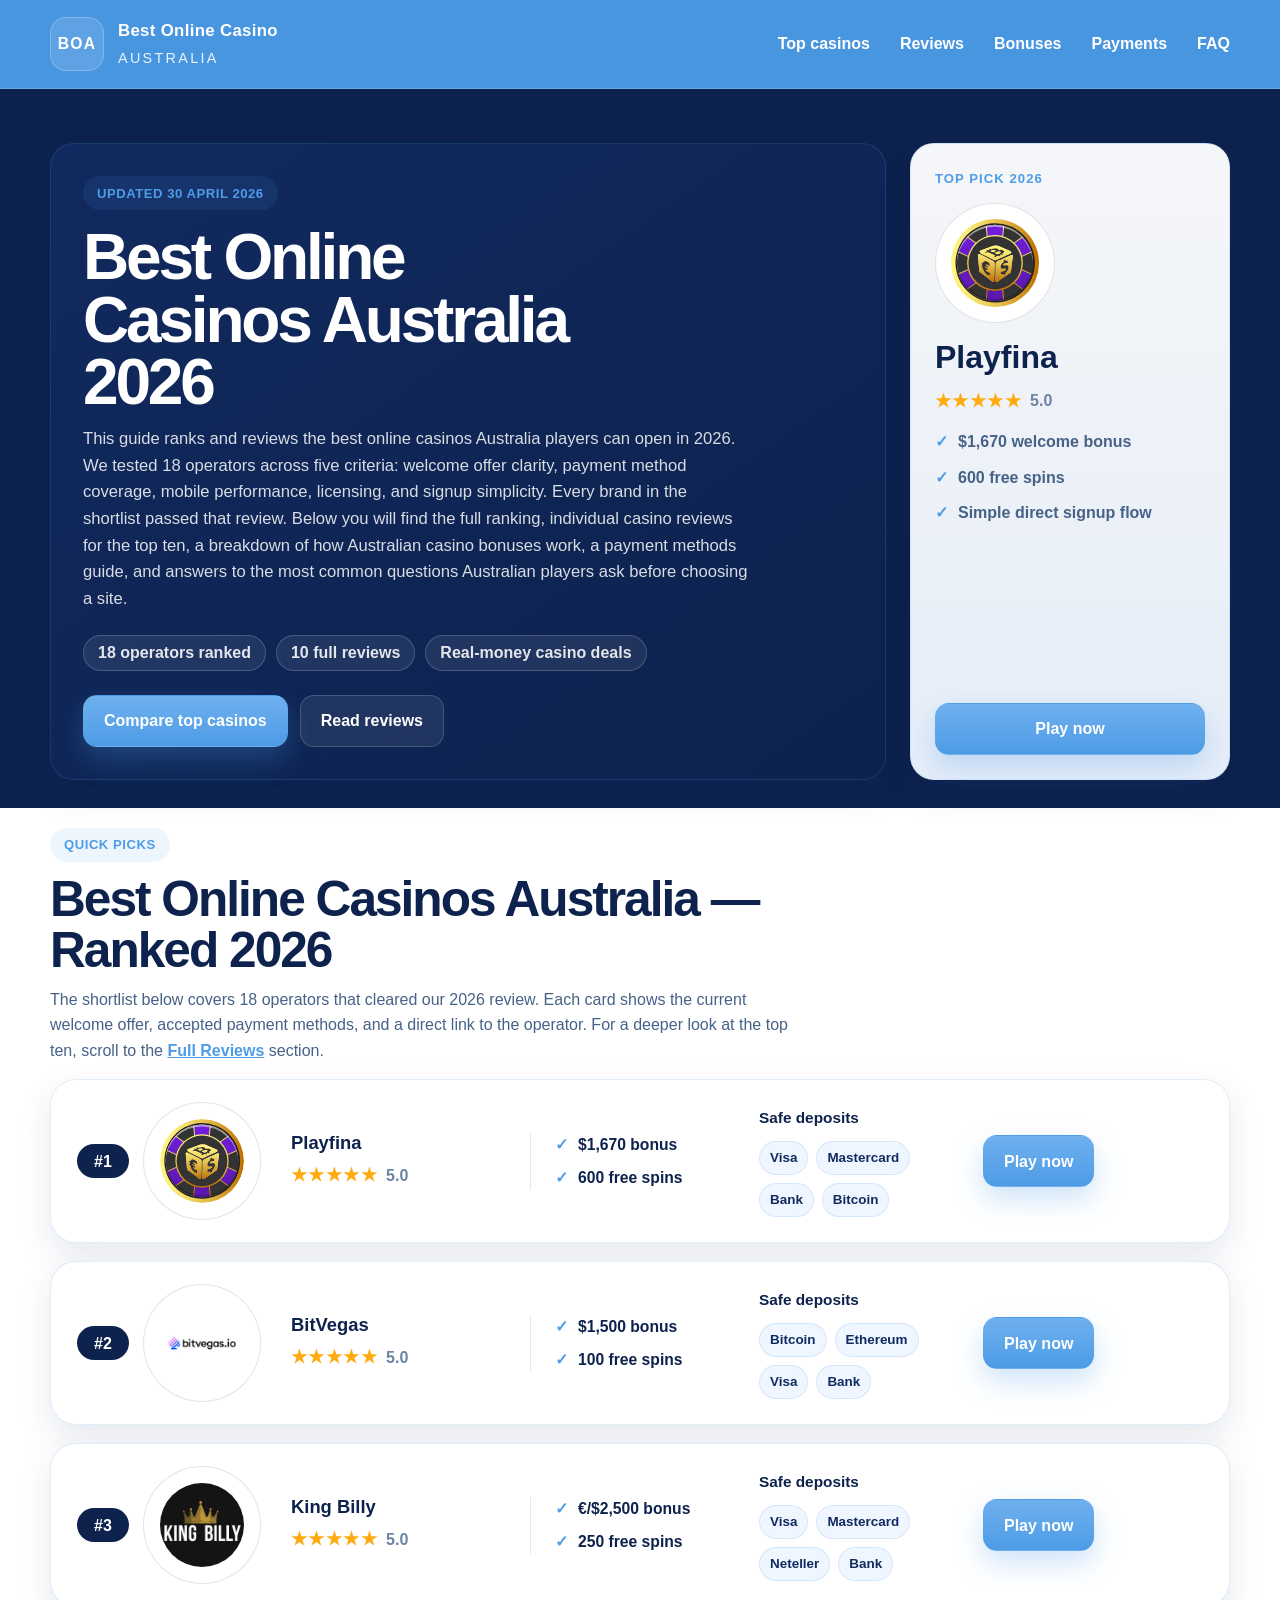
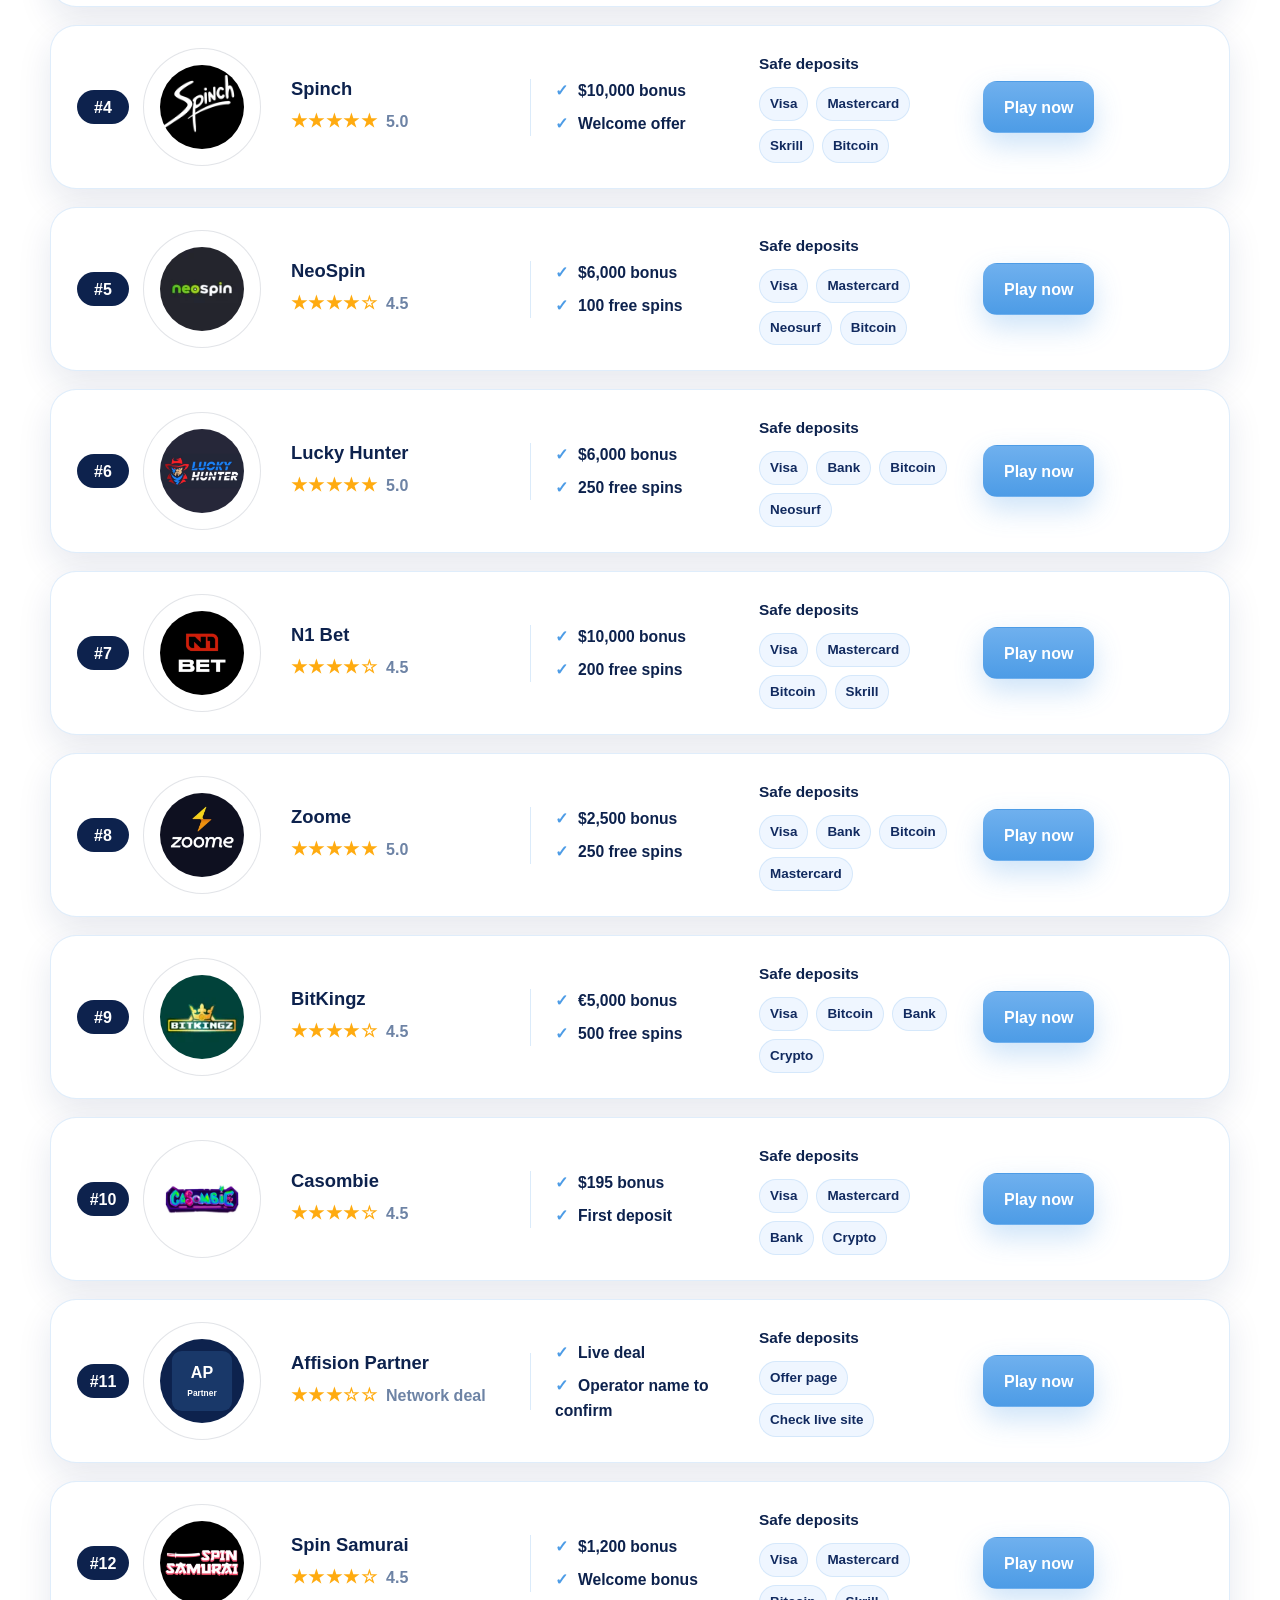
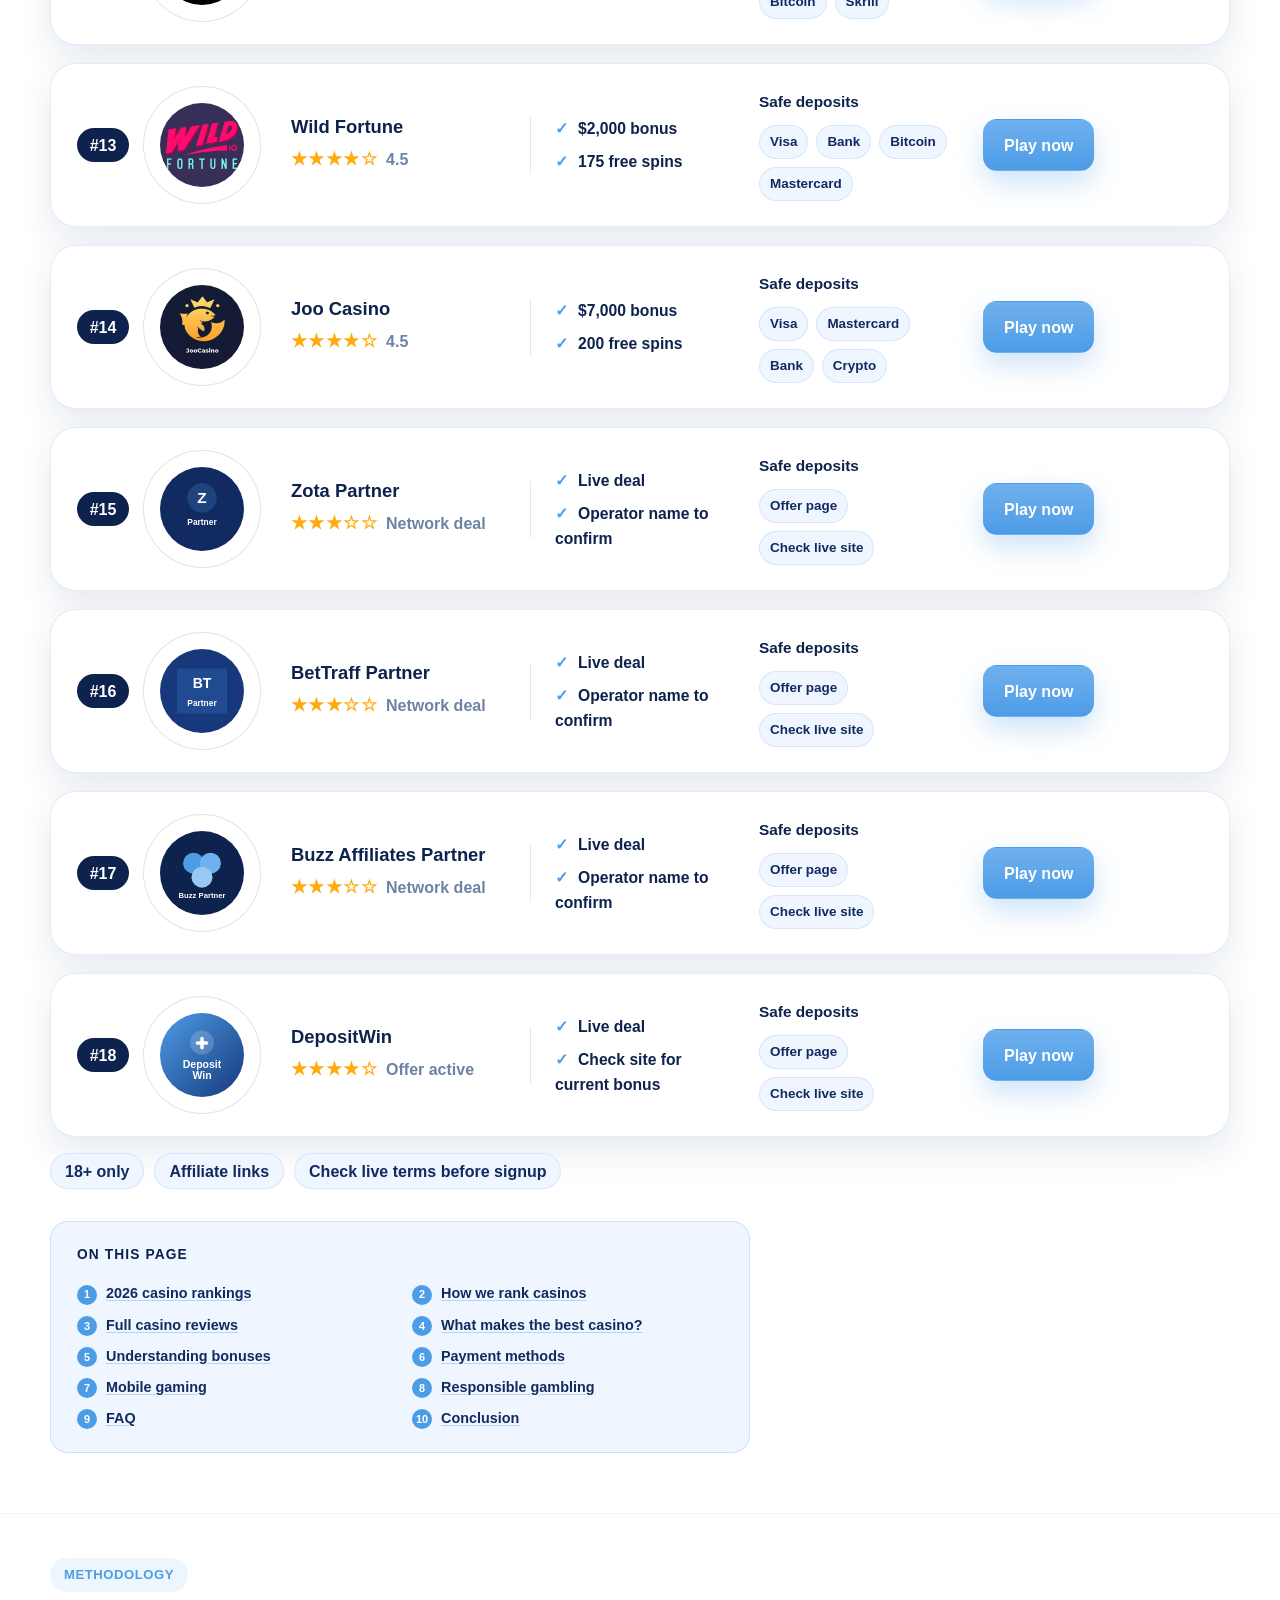
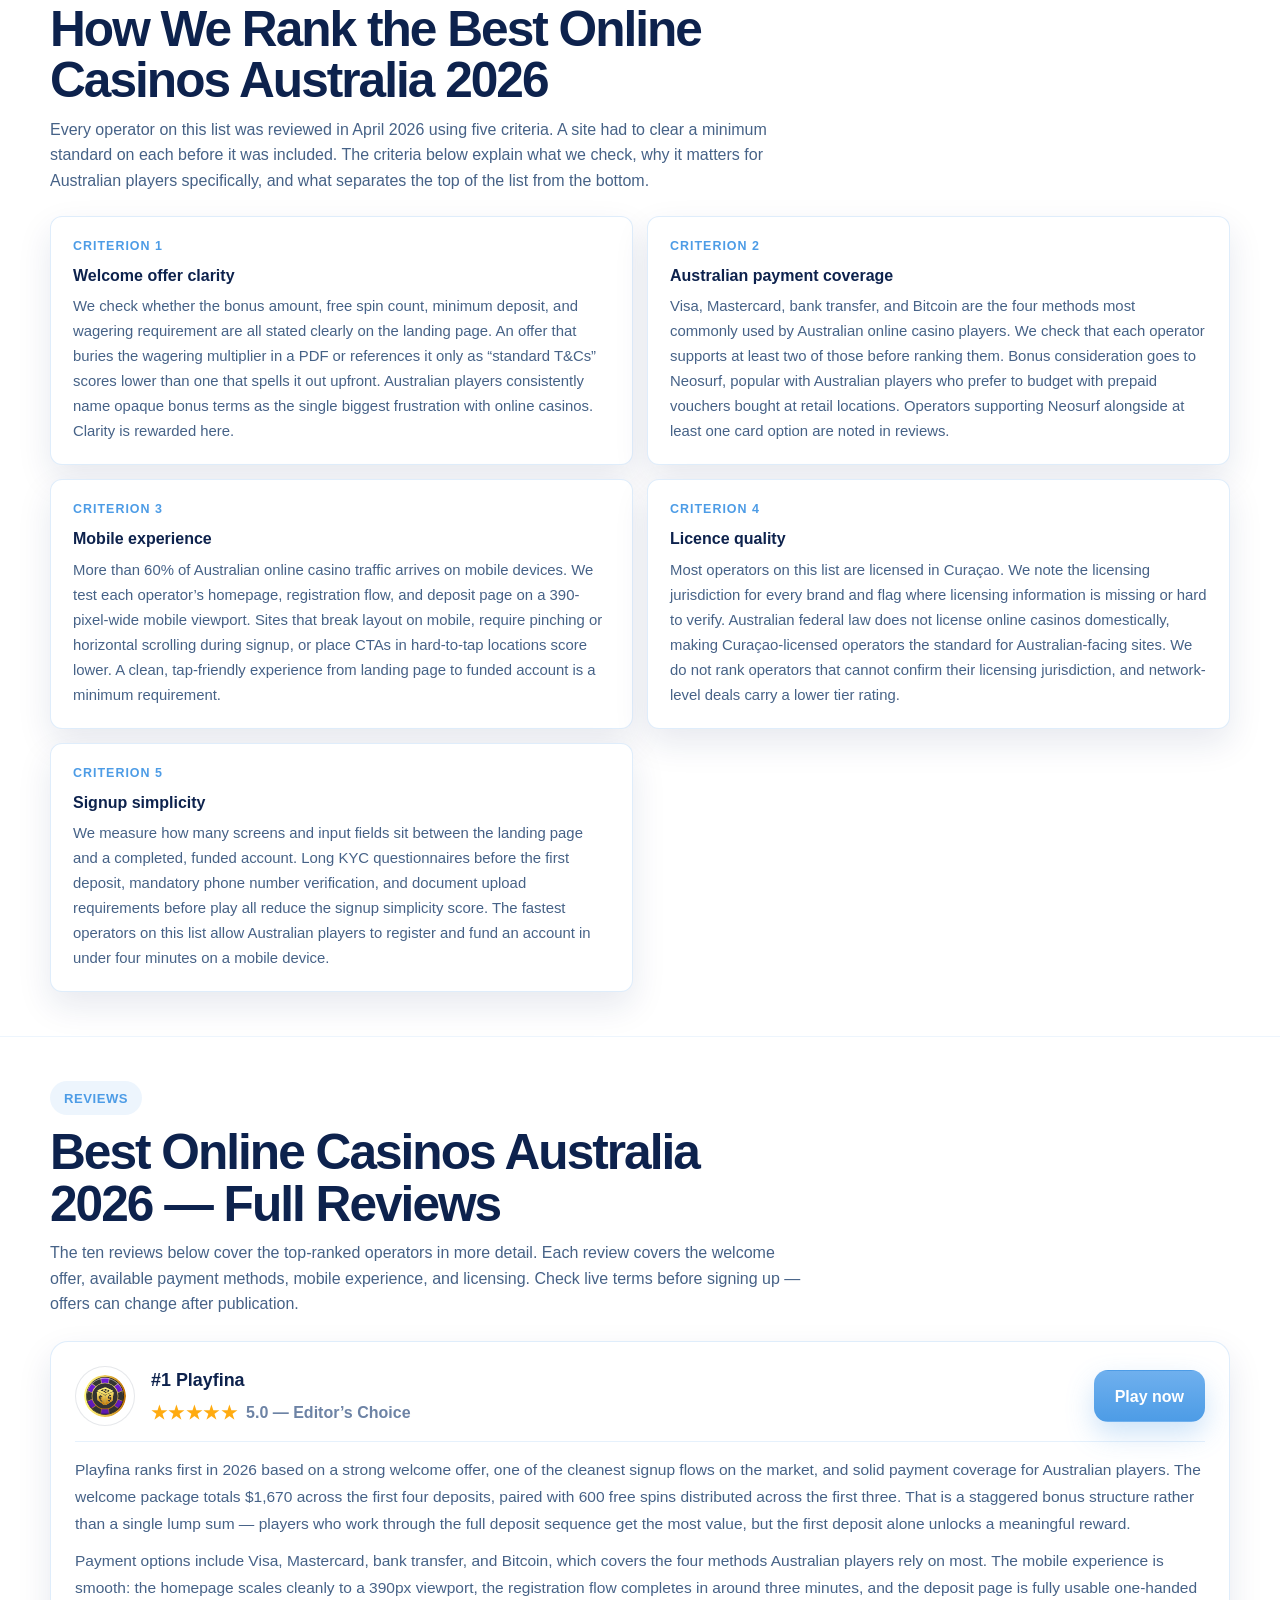
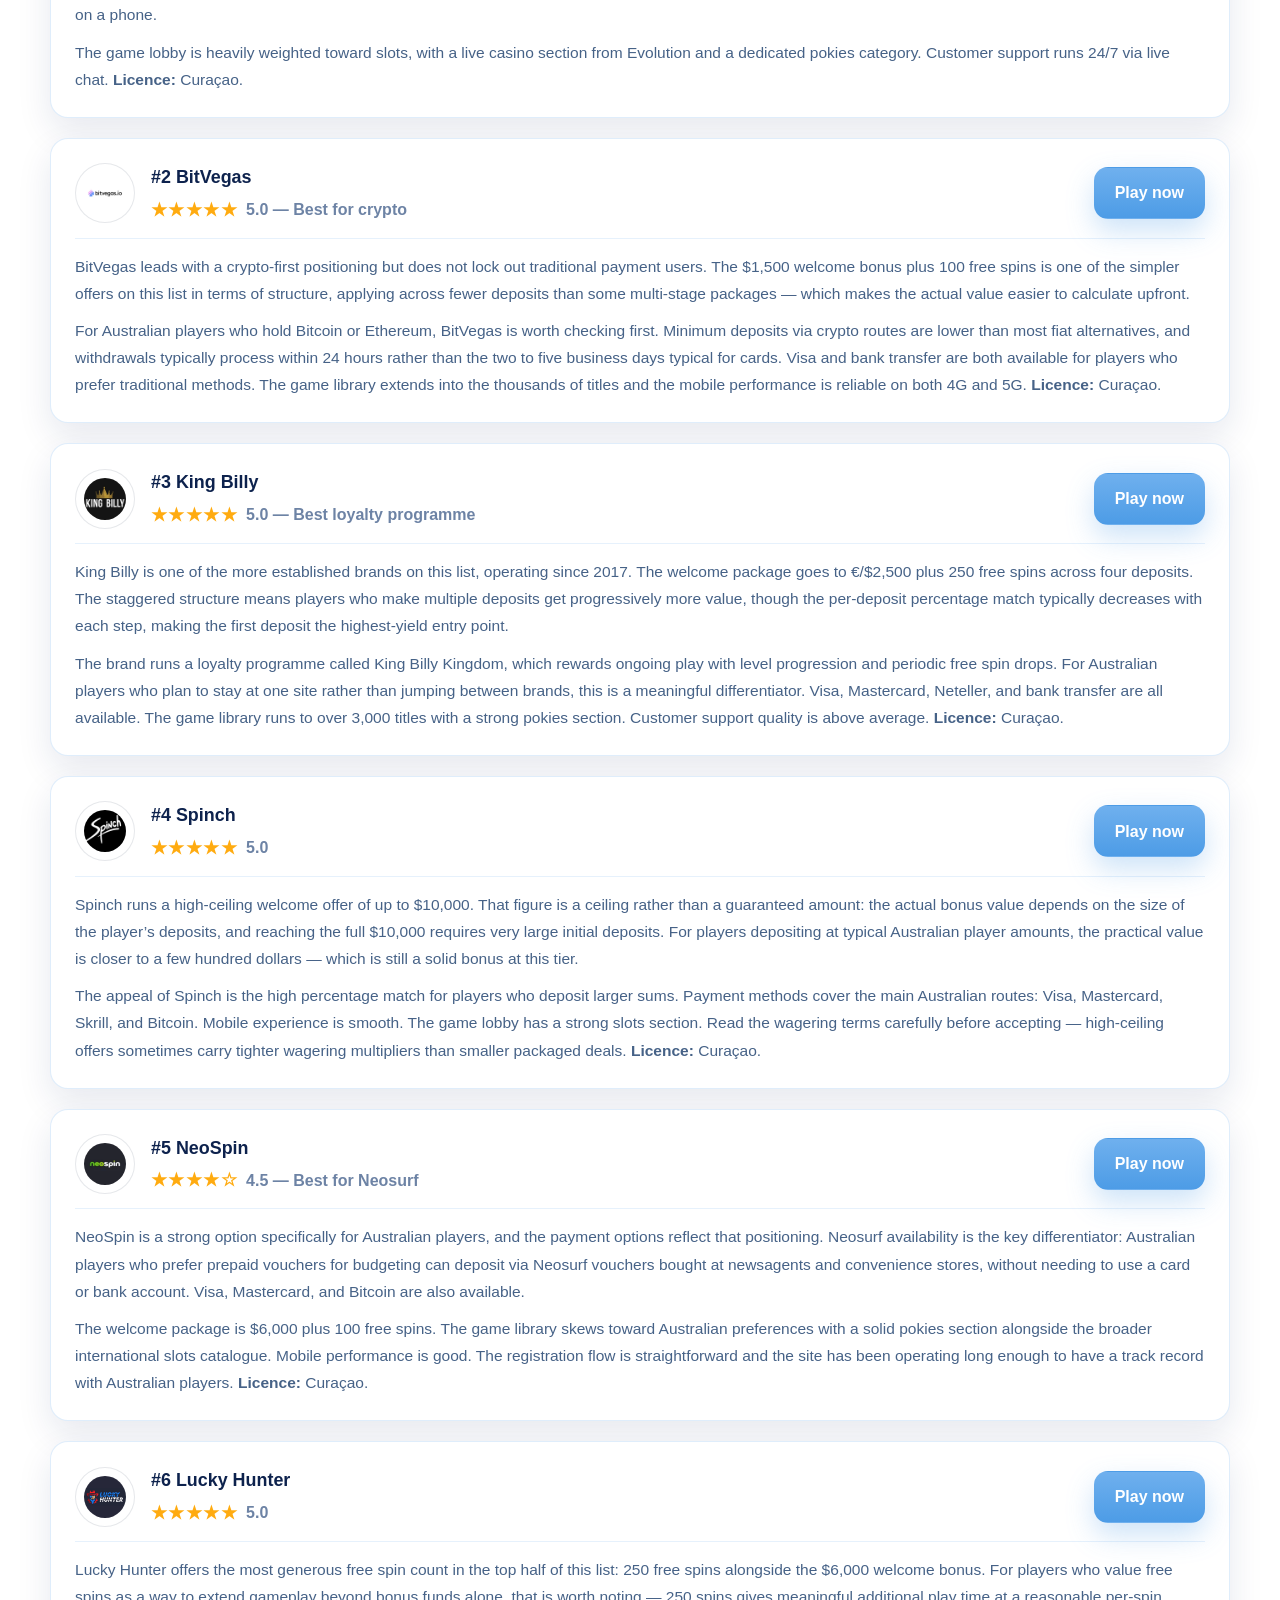
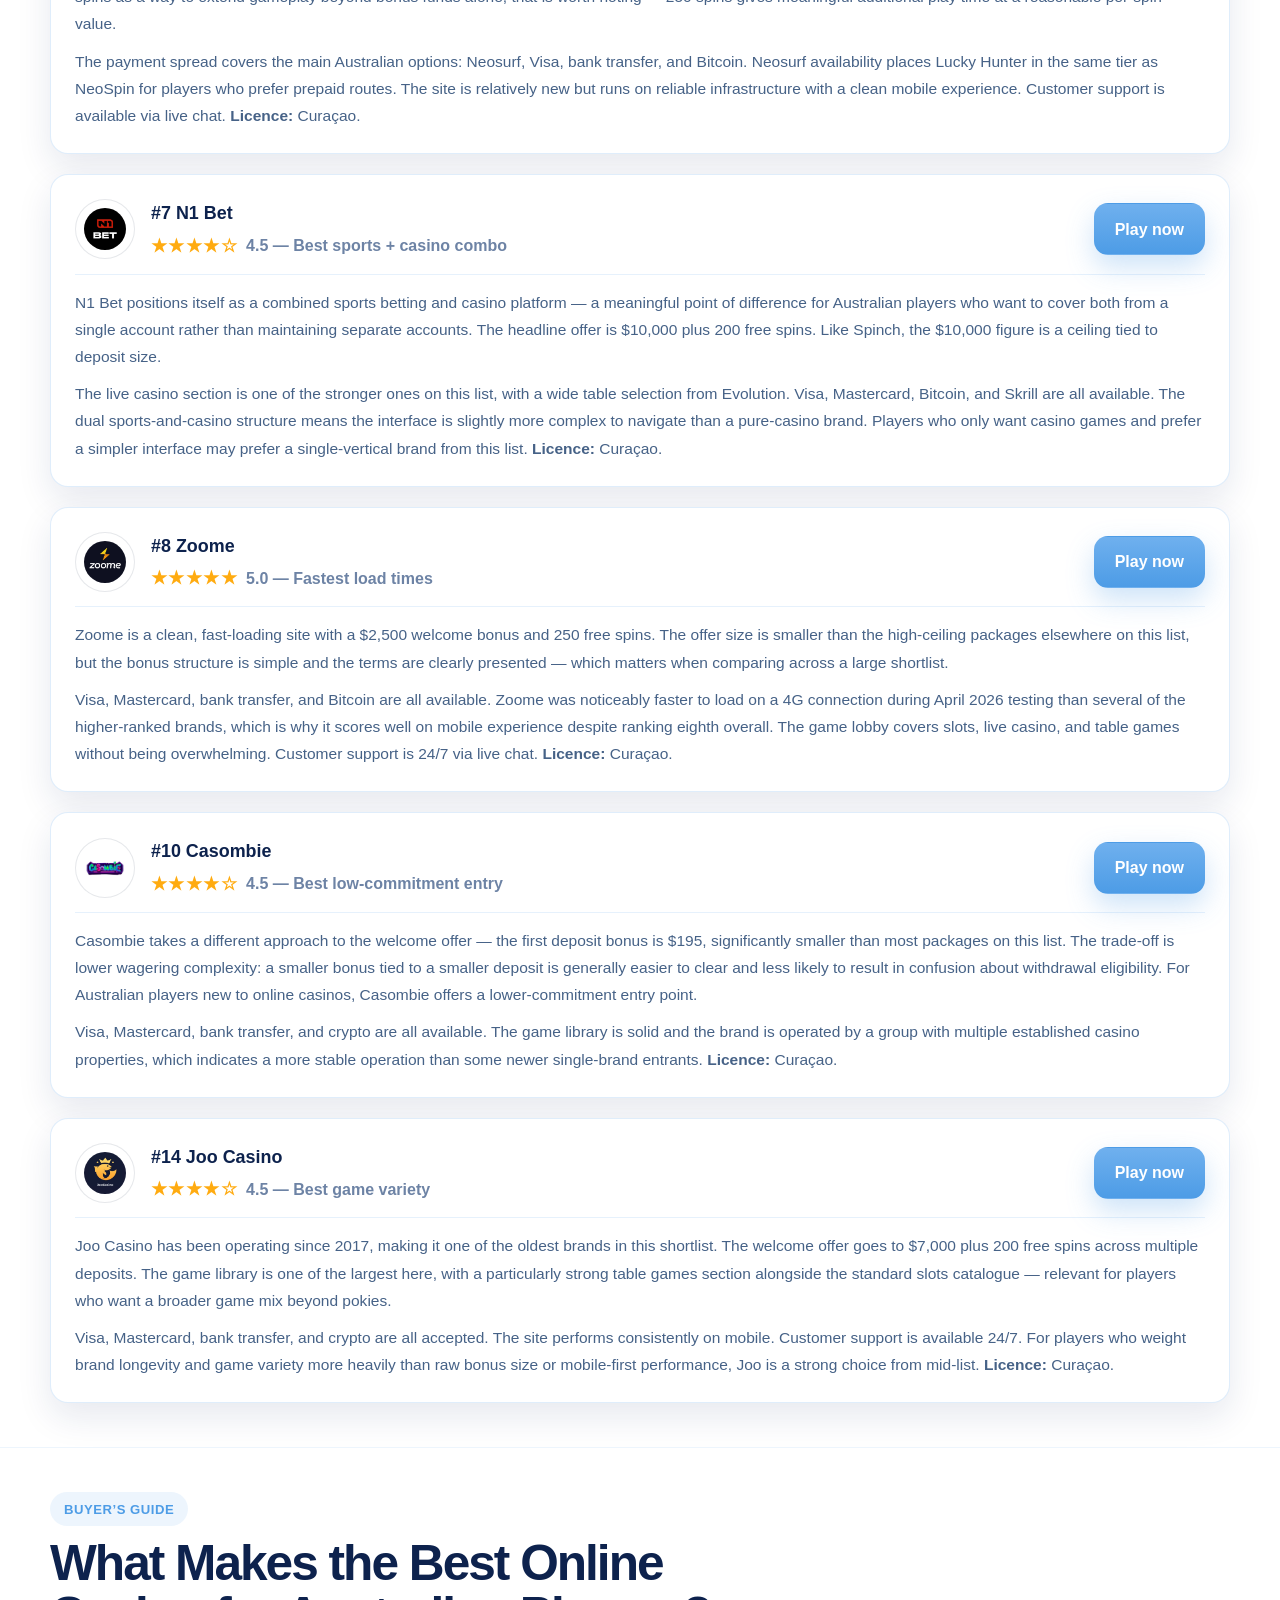
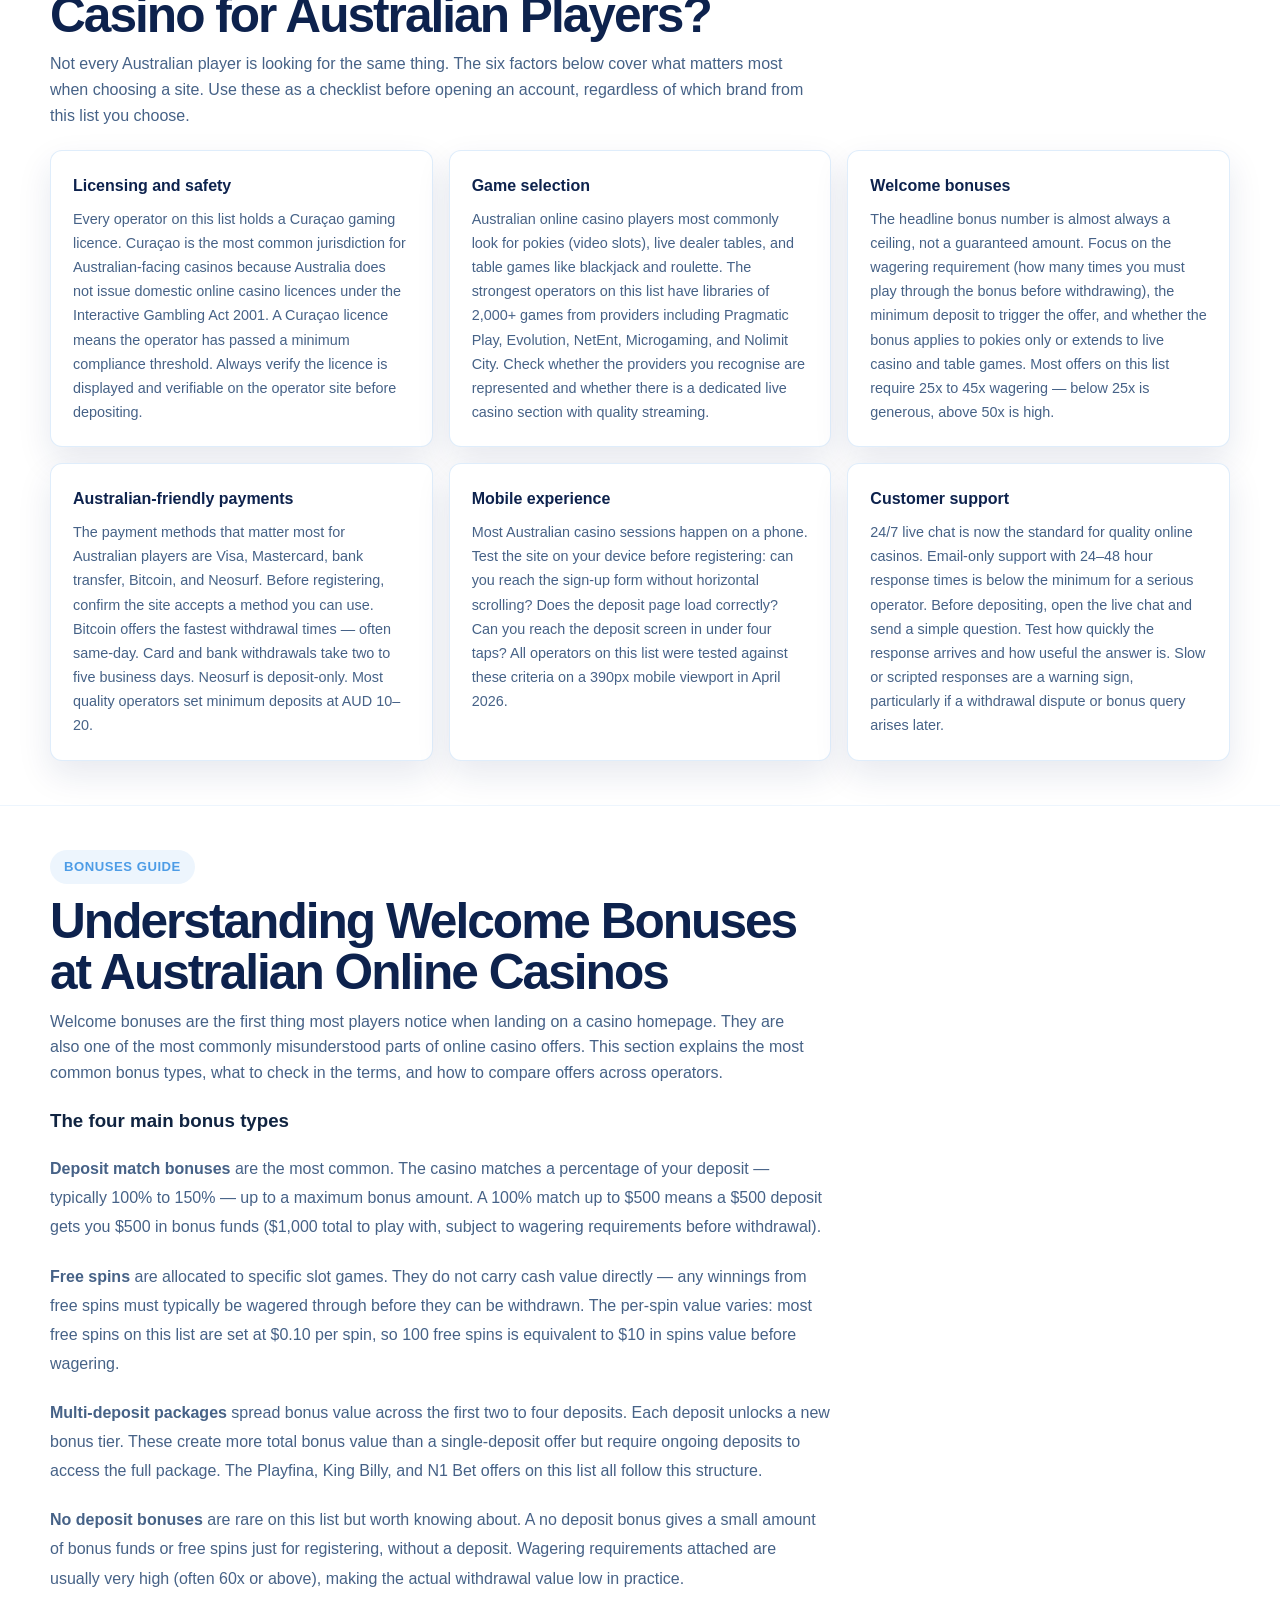
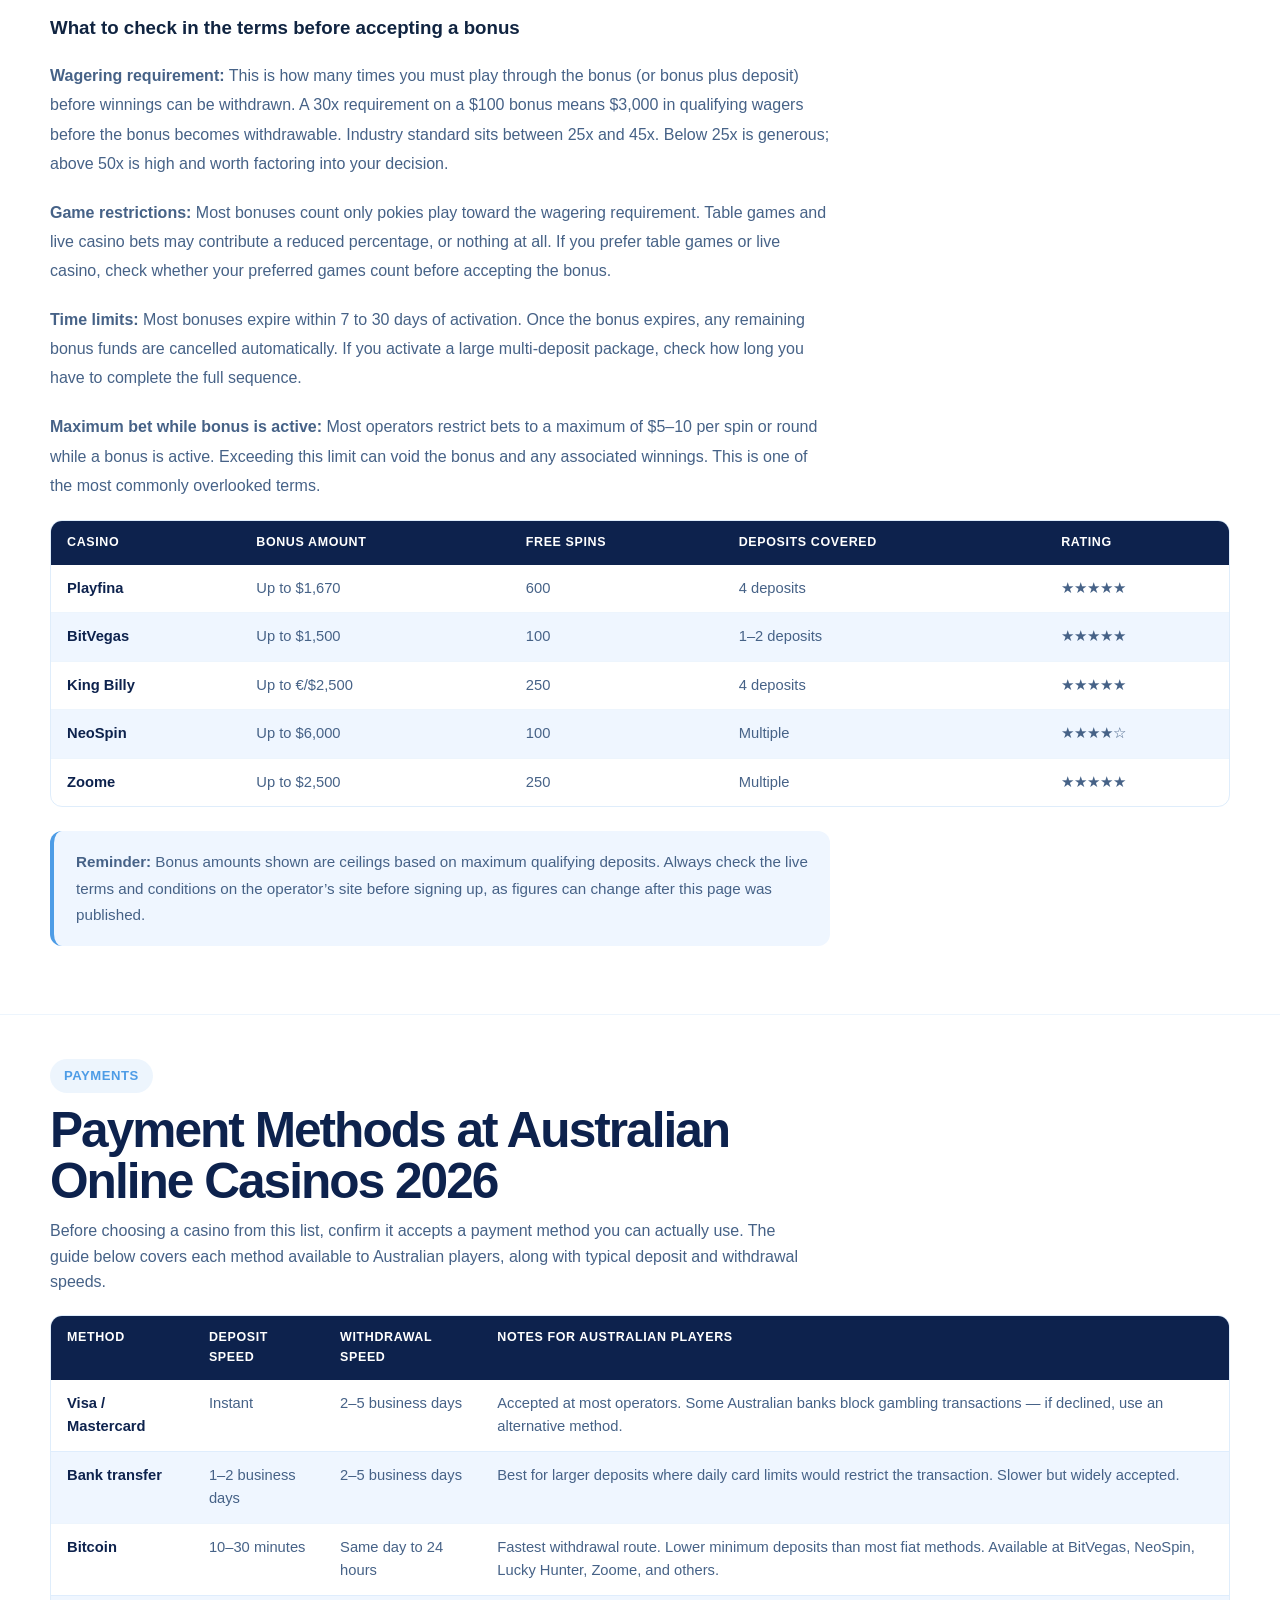
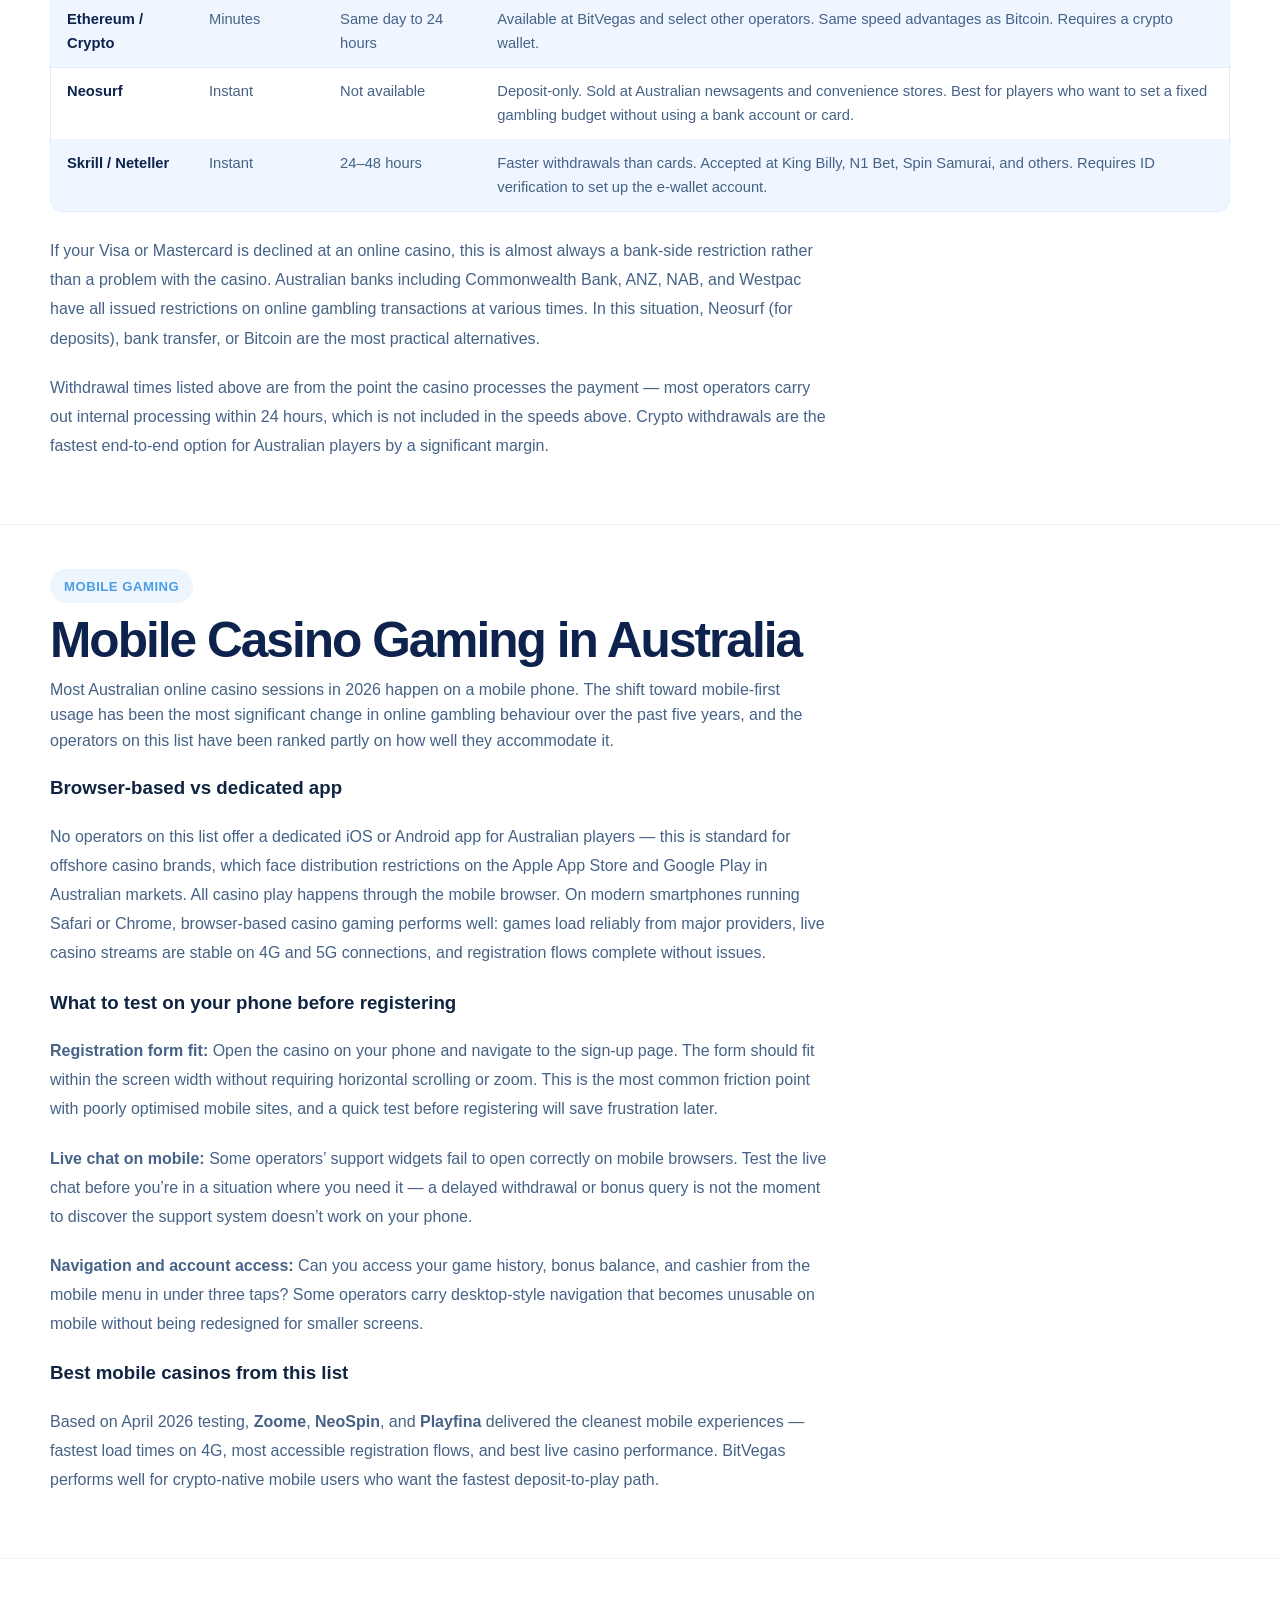
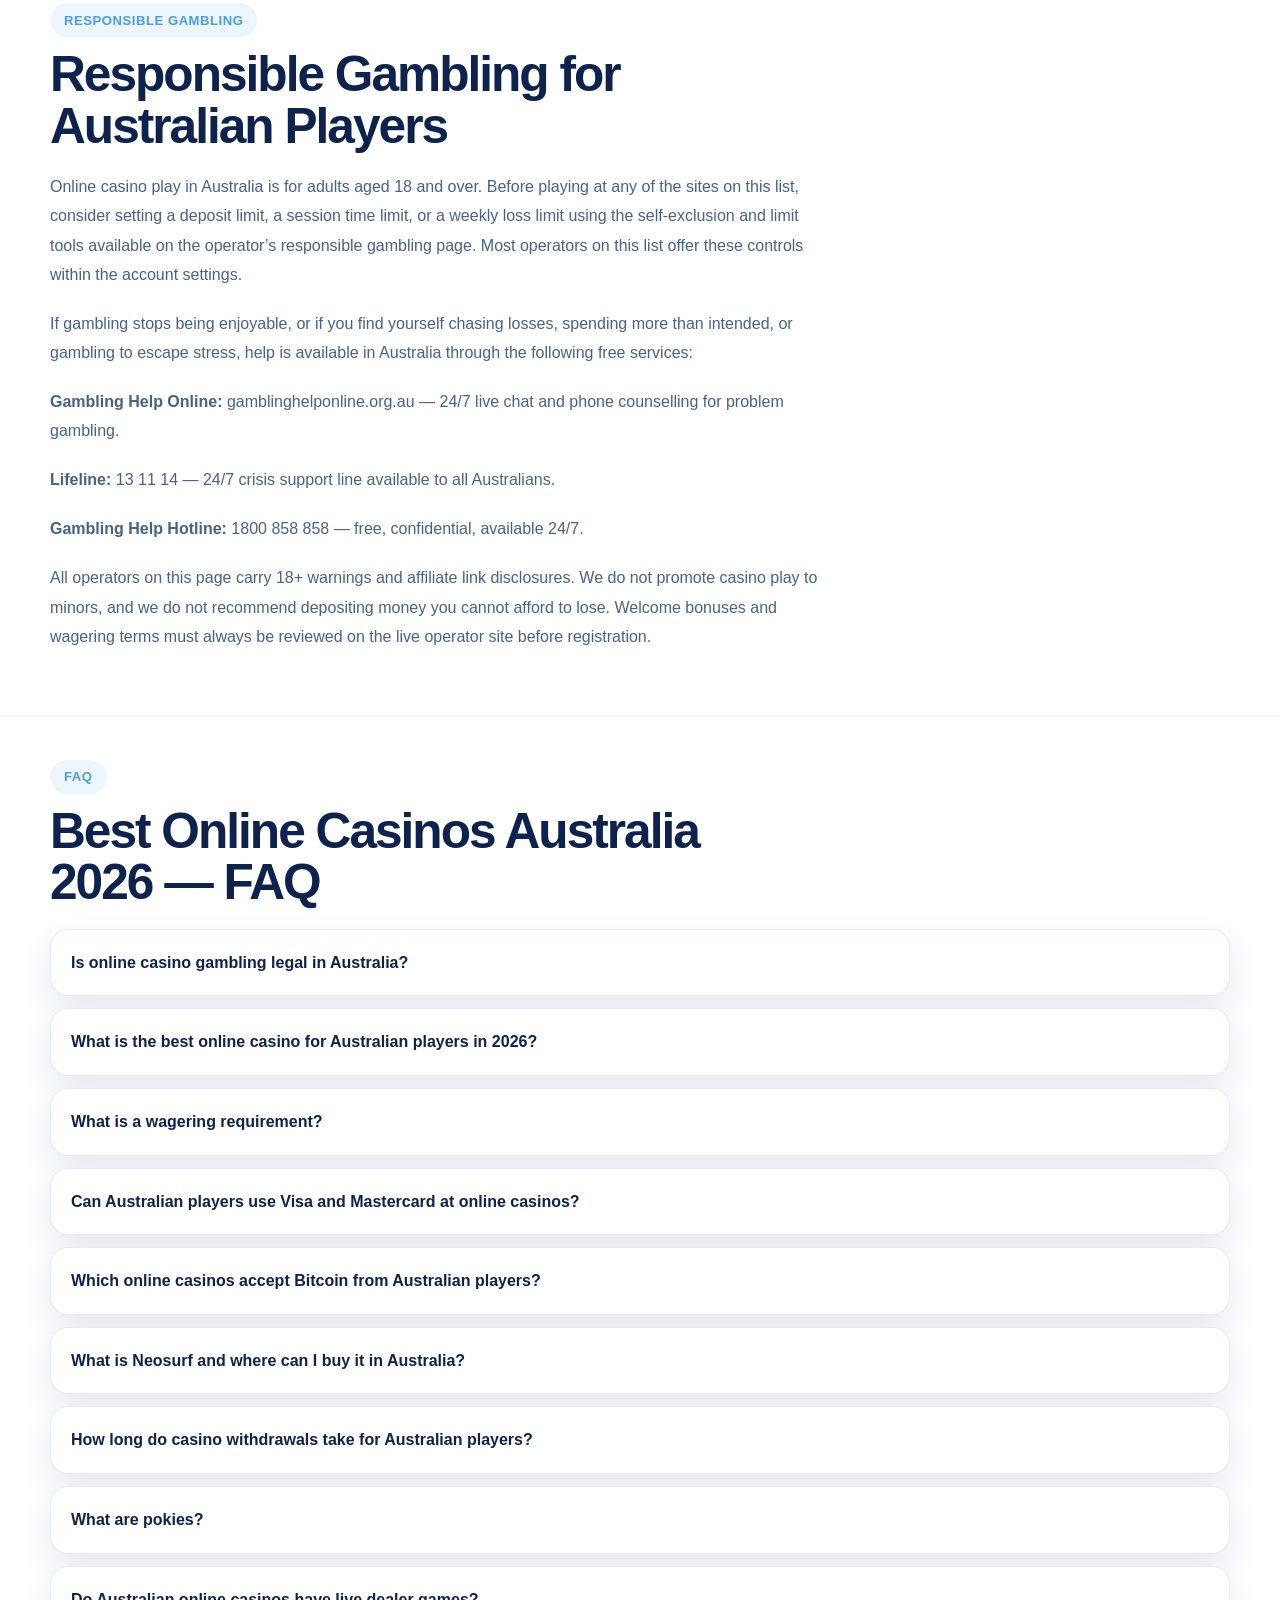
==== index.html @ a42982c9 "Initial commit — BOA-IT site ready for Kimsufi deploy" ====
<!doctype html>
<html lang="en-AU">
  <head>
    <meta charset="utf-8">
    <meta name="viewport" content="width=device-width, initial-scale=1">
    <title>Best Online Casinos Australia 2026 | Ranked &amp; Reviewed</title>
    <meta name="description" content="The complete guide to the best online casinos Australia 2026. Compare 18 operators, read full reviews, understand bonuses and payments, and find the right real-money casino.">
    <meta name="robots" content="index,follow">
    <meta name="theme-color" content="#4d9ce6">
    <link rel="canonical" href="https://best-onlinecasinoaustralia.it.com/">
    <meta property="og:type" content="article">
    <meta property="og:title" content="Best Online Casinos Australia 2026 | Ranked &amp; Reviewed">
    <meta property="og:description" content="Compare 18 online casinos for Australian players in 2026. Full reviews, bonus breakdowns, payment guides, and direct operator links.">
    <meta property="og:url" content="https://best-onlinecasinoaustralia.it.com/">
    <meta property="og:site_name" content="Best Online Casinos Australia">
    <meta name="twitter:card" content="summary_large_image">
    <link rel="stylesheet" href="assets/css/styles.css">
  </head>
  <body>
    <a class="skip-link" href="#main-content">Skip to content</a>

    <header class="site-header" id="top">
      <div class="container header-shell">
        <a class="brand" href="#top" aria-label="Best Online Casinos Australia home">
          <span class="brand-mark" aria-hidden="true">BOA</span>
          <span class="brand-copy">
            <strong>Best Online Casino</strong>
            <span>Australia</span>
          </span>
        </a>
        <button class="menu-toggle" type="button" aria-expanded="false" aria-controls="site-menu" aria-label="Open navigation">
          <span></span><span></span><span></span>
        </button>
        <nav class="site-nav" id="site-menu" aria-label="Primary">
          <a href="#rankings">Top casinos</a>
          <a href="#reviews">Reviews</a>
          <a href="#bonuses">Bonuses</a>
          <a href="#payments">Payments</a>
          <a href="#faq">FAQ</a>
        </nav>
      </div>
    </header>

    <main id="main-content">

      <!-- HERO -->
      <section class="hero">
        <div class="container hero-grid">
          <div class="hero-copy">
            <span class="section-kicker">Updated 30 April 2026</span>
            <h1>Best Online Casinos Australia 2026</h1>
            <p class="hero-summary">
              This guide ranks and reviews the best online casinos Australia players can open in 2026. We tested 18 operators across five criteria: welcome offer clarity, payment method coverage, mobile performance, licensing, and signup simplicity. Every brand in the shortlist passed that review. Below you will find the full ranking, individual casino reviews for the top ten, a breakdown of how Australian casino bonuses work, a payment methods guide, and answers to the most common questions Australian players ask before choosing a site.
            </p>
            <div class="hero-badges" aria-label="Page highlights">
              <span>18 operators ranked</span>
              <span>10 full reviews</span>
              <span>Real-money casino deals</span>
            </div>
            <div class="hero-actions">
              <a class="button button-primary" href="#rankings">Compare top casinos</a>
              <a class="button button-secondary" href="#reviews">Read reviews</a>
            </div>
          </div>
          <aside class="hero-top-pick" aria-label="Top pick">
            <p class="top-pick-kicker">Top pick 2026</p>
            <div class="hero-top-pick__logo-wrap">
              <img src="assets/logos/playfina.svg" alt="Playfina logo" class="hero-top-pick__logo">
            </div>
            <h2>Playfina</h2>
            <div class="rating-line" aria-label="Rated 5 out of 5">
              <span class="stars">&#9733;&#9733;&#9733;&#9733;&#9733;</span>
              <span>5.0</span>
            </div>
            <ul class="top-pick-points">
              <li>$1,670 welcome bonus</li>
              <li>600 free spins</li>
              <li>Simple direct signup flow</li>
            </ul>
            <a class="button button-primary hero-top-pick__cta" href="https://playfinaredirect.com/a41704b46" target="_blank" rel="nofollow sponsored noopener">Play now</a>
          </aside>
        </div>
      </section>

      <!-- RANKINGS -->
      <section class="rankings-section" id="rankings">
        <div class="container">
          <div class="section-heading rankings-heading">
            <span class="section-kicker">Quick picks</span>
            <h2>Best Online Casinos Australia &mdash; Ranked 2026</h2>
            <p>The shortlist below covers 18 operators that cleared our 2026 review. Each card shows the current welcome offer, accepted payment methods, and a direct link to the operator. For a deeper look at the top ten, scroll to the <a href="#reviews" style="color:var(--blue-500);text-decoration:underline;font-weight:700">Full Reviews</a> section.</p>
          </div>

          <div class="rank-card-list">
            <article class="rank-card">
              <div class="rank-card__logo-wrap">
                <span class="rank-pill">#1</span>
                <img src="assets/logos/playfina.svg" alt="Playfina logo" class="rank-card__logo">
              </div>
              <div class="rank-card__brand">
                <h3>Playfina</h3>
                <div class="rating-line" aria-label="Rated 5 out of 5">
                  <span class="stars">&#9733;&#9733;&#9733;&#9733;&#9733;</span><span>5.0</span>
                </div>
              </div>
              <div class="rank-card__offer">
                <span>$1,670 bonus</span>
                <span>600 free spins</span>
              </div>
              <div class="rank-card__payments">
                <strong>Safe deposits</strong>
                <div class="payment-chip-list">
                  <span class="payment-chip">Visa</span><span class="payment-chip">Mastercard</span><span class="payment-chip">Bank</span><span class="payment-chip">Bitcoin</span>
                </div>
              </div>
              <div class="rank-card__actions">
                <a class="button button-primary" href="https://playfinaredirect.com/a41704b46" target="_blank" rel="nofollow sponsored noopener">Play now</a>
              </div>
            </article>

            <article class="rank-card">
              <div class="rank-card__logo-wrap">
                <span class="rank-pill">#2</span>
                <img src="assets/logos/bitvegas.webp" alt="BitVegas logo" class="rank-card__logo">
              </div>
              <div class="rank-card__brand">
                <h3>BitVegas</h3>
                <div class="rating-line" aria-label="Rated 5 out of 5">
                  <span class="stars">&#9733;&#9733;&#9733;&#9733;&#9733;</span><span>5.0</span>
                </div>
              </div>
              <div class="rank-card__offer">
                <span>$1,500 bonus</span><span>100 free spins</span>
              </div>
              <div class="rank-card__payments">
                <strong>Safe deposits</strong>
                <div class="payment-chip-list">
                  <span class="payment-chip">Bitcoin</span><span class="payment-chip">Ethereum</span><span class="payment-chip">Visa</span><span class="payment-chip">Bank</span>
                </div>
              </div>
              <div class="rank-card__actions">
                <a class="button button-primary" href="https://bitvegaslink.com/oe9aa3b81" target="_blank" rel="nofollow sponsored noopener">Play now</a>
              </div>
            </article>

            <article class="rank-card">
              <div class="rank-card__logo-wrap">
                <span class="rank-pill">#3</span>
                <img src="assets/logos/king-billy.webp" alt="King Billy logo" class="rank-card__logo">
              </div>
              <div class="rank-card__brand">
                <h3>King Billy</h3>
                <div class="rating-line" aria-label="Rated 5 out of 5">
                  <span class="stars">&#9733;&#9733;&#9733;&#9733;&#9733;</span><span>5.0</span>
                </div>
              </div>
              <div class="rank-card__offer">
                <span>&#8364;/$2,500 bonus</span><span>250 free spins</span>
              </div>
              <div class="rank-card__payments">
                <strong>Safe deposits</strong>
                <div class="payment-chip-list">
                  <span class="payment-chip">Visa</span><span class="payment-chip">Mastercard</span><span class="payment-chip">Neteller</span><span class="payment-chip">Bank</span>
                </div>
              </div>
              <div class="rank-card__actions">
                <a class="button button-primary" href="https://ia.kbtraf.com/C.ashx?btag=a_6438b_1235c_&affid=2454&siteid=6438&adid=1235&c=" target="_blank" rel="nofollow sponsored noopener">Play now</a>
              </div>
            </article>

            <article class="rank-card">
              <div class="rank-card__logo-wrap">
                <span class="rank-pill">#4</span>
                <img src="assets/logos/spinch.webp" alt="Spinch logo" class="rank-card__logo">
              </div>
              <div class="rank-card__brand">
                <h3>Spinch</h3>
                <div class="rating-line" aria-label="Rated 5 out of 5">
                  <span class="stars">&#9733;&#9733;&#9733;&#9733;&#9733;</span><span>5.0</span>
                </div>
              </div>
              <div class="rank-card__offer">
                <span>$10,000 bonus</span><span>Welcome offer</span>
              </div>
              <div class="rank-card__payments">
                <strong>Safe deposits</strong>
                <div class="payment-chip-list">
                  <span class="payment-chip">Visa</span><span class="payment-chip">Mastercard</span><span class="payment-chip">Skrill</span><span class="payment-chip">Bitcoin</span>
                </div>
              </div>
              <div class="rank-card__actions">
                <a class="button button-primary" href="https://spinchlink.com/ha8492d46" target="_blank" rel="nofollow sponsored noopener">Play now</a>
              </div>
            </article>

            <article class="rank-card">
              <div class="rank-card__logo-wrap">
                <span class="rank-pill">#5</span>
                <img src="assets/logos/neospin.webp" alt="NeoSpin logo" class="rank-card__logo">
              </div>
              <div class="rank-card__brand">
                <h3>NeoSpin</h3>
                <div class="rating-line" aria-label="Rated 4.5 out of 5">
                  <span class="stars">&#9733;&#9733;&#9733;&#9733;&#9734;</span><span>4.5</span>
                </div>
              </div>
              <div class="rank-card__offer">
                <span>$6,000 bonus</span><span>100 free spins</span>
              </div>
              <div class="rank-card__payments">
                <strong>Safe deposits</strong>
                <div class="payment-chip-list">
                  <span class="payment-chip">Visa</span><span class="payment-chip">Mastercard</span><span class="payment-chip">Neosurf</span><span class="payment-chip">Bitcoin</span>
                </div>
              </div>
              <div class="rank-card__actions">
                <a class="button button-primary" href="https://neospinlink.com/hc08fb267" target="_blank" rel="nofollow sponsored noopener">Play now</a>
              </div>
            </article>

            <article class="rank-card">
              <div class="rank-card__logo-wrap">
                <span class="rank-pill">#6</span>
                <img src="assets/logos/lucky-hunter.webp" alt="Lucky Hunter logo" class="rank-card__logo">
              </div>
              <div class="rank-card__brand">
                <h3>Lucky Hunter</h3>
                <div class="rating-line" aria-label="Rated 5 out of 5">
                  <span class="stars">&#9733;&#9733;&#9733;&#9733;&#9733;</span><span>5.0</span>
                </div>
              </div>
              <div class="rank-card__offer">
                <span>$6,000 bonus</span><span>250 free spins</span>
              </div>
              <div class="rank-card__payments">
                <strong>Safe deposits</strong>
                <div class="payment-chip-list">
                  <span class="payment-chip">Visa</span><span class="payment-chip">Bank</span><span class="payment-chip">Bitcoin</span><span class="payment-chip">Neosurf</span>
                </div>
              </div>
              <div class="rank-card__actions">
                <a class="button button-primary" href="https://luckyhunter.media/n10492e784" target="_blank" rel="nofollow sponsored noopener">Play now</a>
              </div>
            </article>

            <article class="rank-card">
              <div class="rank-card__logo-wrap">
                <span class="rank-pill">#7</span>
                <img src="assets/logos/n1-bet.webp" alt="N1 Bet logo" class="rank-card__logo">
              </div>
              <div class="rank-card__brand">
                <h3>N1 Bet</h3>
                <div class="rating-line" aria-label="Rated 4.5 out of 5">
                  <span class="stars">&#9733;&#9733;&#9733;&#9733;&#9734;</span><span>4.5</span>
                </div>
              </div>
              <div class="rank-card__offer">
                <span>$10,000 bonus</span><span>200 free spins</span>
              </div>
              <div class="rank-card__payments">
                <strong>Safe deposits</strong>
                <div class="payment-chip-list">
                  <span class="payment-chip">Visa</span><span class="payment-chip">Mastercard</span><span class="payment-chip">Bitcoin</span><span class="payment-chip">Skrill</span>
                </div>
              </div>
              <div class="rank-card__actions">
                <a class="button button-primary" href="https://n1betpartners.com/n1ed41b1aa" target="_blank" rel="nofollow sponsored noopener">Play now</a>
              </div>
            </article>

            <article class="rank-card">
              <div class="rank-card__logo-wrap">
                <span class="rank-pill">#8</span>
                <img src="assets/logos/zoome.webp" alt="Zoome logo" class="rank-card__logo">
              </div>
              <div class="rank-card__brand">
                <h3>Zoome</h3>
                <div class="rating-line" aria-label="Rated 5 out of 5">
                  <span class="stars">&#9733;&#9733;&#9733;&#9733;&#9733;</span><span>5.0</span>
                </div>
              </div>
              <div class="rank-card__offer">
                <span>$2,500 bonus</span><span>250 free spins</span>
              </div>
              <div class="rank-card__payments">
                <strong>Safe deposits</strong>
                <div class="payment-chip-list">
                  <span class="payment-chip">Visa</span><span class="payment-chip">Bank</span><span class="payment-chip">Bitcoin</span><span class="payment-chip">Mastercard</span>
                </div>
              </div>
              <div class="rank-card__actions">
                <a class="button button-primary" href="https://zoometracker.com/d6922947d" target="_blank" rel="nofollow sponsored noopener">Play now</a>
              </div>
            </article>

            <article class="rank-card">
              <div class="rank-card__logo-wrap">
                <span class="rank-pill">#9</span>
                <img src="assets/logos/bitkingz.webp" alt="BitKingz logo" class="rank-card__logo">
              </div>
              <div class="rank-card__brand">
                <h3>BitKingz</h3>
                <div class="rating-line" aria-label="Rated 4.5 out of 5">
                  <span class="stars">&#9733;&#9733;&#9733;&#9733;&#9734;</span><span>4.5</span>
                </div>
              </div>
              <div class="rank-card__offer">
                <span>&#8364;5,000 bonus</span><span>500 free spins</span>
              </div>
              <div class="rank-card__payments">
                <strong>Safe deposits</strong>
                <div class="payment-chip-list">
                  <span class="payment-chip">Visa</span><span class="payment-chip">Bitcoin</span><span class="payment-chip">Bank</span><span class="payment-chip">Crypto</span>
                </div>
              </div>
              <div class="rank-card__actions">
                <a class="button button-primary" href="https://www.bitkingzmedia.com/a7b316621" target="_blank" rel="nofollow sponsored noopener">Play now</a>
              </div>
            </article>

            <article class="rank-card">
              <div class="rank-card__logo-wrap">
                <span class="rank-pill">#10</span>
                <img src="assets/logos/casombie.webp" alt="Casombie logo" class="rank-card__logo">
              </div>
              <div class="rank-card__brand">
                <h3>Casombie</h3>
                <div class="rating-line" aria-label="Rated 4.5 out of 5">
                  <span class="stars">&#9733;&#9733;&#9733;&#9733;&#9734;</span><span>4.5</span>
                </div>
              </div>
              <div class="rank-card__offer">
                <span>$195 bonus</span><span>First deposit</span>
              </div>
              <div class="rank-card__payments">
                <strong>Safe deposits</strong>
                <div class="payment-chip-list">
                  <span class="payment-chip">Visa</span><span class="payment-chip">Mastercard</span><span class="payment-chip">Bank</span><span class="payment-chip">Crypto</span>
                </div>
              </div>
              <div class="rank-card__actions">
                <a class="button button-primary" href="https://media.casombie.partners/redirect.aspx?pid=5741&bid=1507" target="_blank" rel="nofollow sponsored noopener">Play now</a>
              </div>
            </article>

            <article class="rank-card">
              <div class="rank-card__logo-wrap">
                <span class="rank-pill">#11</span>
                <img src="assets/logos/affision-partner.svg" alt="Affision Partner logo" class="rank-card__logo">
              </div>
              <div class="rank-card__brand">
                <h3>Affision Partner</h3>
                <div class="rating-line" aria-label="Network-level deal">
                  <span class="stars">&#9733;&#9733;&#9733;&#9734;&#9734;</span><span>Network deal</span>
                </div>
              </div>
              <div class="rank-card__offer">
                <span>Live deal</span><span>Operator name to confirm</span>
              </div>
              <div class="rank-card__payments">
                <strong>Safe deposits</strong>
                <div class="payment-chip-list">
                  <span class="payment-chip">Offer page</span><span class="payment-chip">Check live site</span>
                </div>
              </div>
              <div class="rank-card__actions">
                <a class="button button-primary" href="https://go.affision.com/visit/?bta=38813&nci=5434" target="_blank" rel="nofollow sponsored noopener">Play now</a>
              </div>
            </article>

            <article class="rank-card">
              <div class="rank-card__logo-wrap">
                <span class="rank-pill">#12</span>
                <img src="assets/logos/spin-samurai.webp" alt="Spin Samurai logo" class="rank-card__logo">
              </div>
              <div class="rank-card__brand">
                <h3>Spin Samurai</h3>
                <div class="rating-line" aria-label="Rated 4.5 out of 5">
                  <span class="stars">&#9733;&#9733;&#9733;&#9733;&#9734;</span><span>4.5</span>
                </div>
              </div>
              <div class="rank-card__offer">
                <span>$1,200 bonus</span><span>Welcome bonus</span>
              </div>
              <div class="rank-card__payments">
                <strong>Safe deposits</strong>
                <div class="payment-chip-list">
                  <span class="payment-chip">Visa</span><span class="payment-chip">Mastercard</span><span class="payment-chip">Bitcoin</span><span class="payment-chip">Skrill</span>
                </div>
              </div>
              <div class="rank-card__actions">
                <a class="button button-primary" href="https://partnersredirect.com/m68f76f78" target="_blank" rel="nofollow sponsored noopener">Play now</a>
              </div>
            </article>

            <article class="rank-card">
              <div class="rank-card__logo-wrap">
                <span class="rank-pill">#13</span>
                <img src="assets/logos/wild-fortune.webp" alt="Wild Fortune logo" class="rank-card__logo">
              </div>
              <div class="rank-card__brand">
                <h3>Wild Fortune</h3>
                <div class="rating-line" aria-label="Rated 4.5 out of 5">
                  <span class="stars">&#9733;&#9733;&#9733;&#9733;&#9734;</span><span>4.5</span>
                </div>
              </div>
              <div class="rank-card__offer">
                <span>$2,000 bonus</span><span>175 free spins</span>
              </div>
              <div class="rank-card__payments">
                <strong>Safe deposits</strong>
                <div class="payment-chip-list">
                  <span class="payment-chip">Visa</span><span class="payment-chip">Bank</span><span class="payment-chip">Bitcoin</span><span class="payment-chip">Mastercard</span>
                </div>
              </div>
              <div class="rank-card__actions">
                <a class="button button-primary" href="https://trackerfortuneio.com/md158fc74" target="_blank" rel="nofollow sponsored noopener">Play now</a>
              </div>
            </article>

            <article class="rank-card">
              <div class="rank-card__logo-wrap">
                <span class="rank-pill">#14</span>
                <img src="assets/logos/joo.webp" alt="Joo Casino logo" class="rank-card__logo">
              </div>
              <div class="rank-card__brand">
                <h3>Joo Casino</h3>
                <div class="rating-line" aria-label="Rated 4.5 out of 5">
                  <span class="stars">&#9733;&#9733;&#9733;&#9733;&#9734;</span><span>4.5</span>
                </div>
              </div>
              <div class="rank-card__offer">
                <span>$7,000 bonus</span><span>200 free spins</span>
              </div>
              <div class="rank-card__payments">
                <strong>Safe deposits</strong>
                <div class="payment-chip-list">
                  <span class="payment-chip">Visa</span><span class="payment-chip">Mastercard</span><span class="payment-chip">Bank</span><span class="payment-chip">Crypto</span>
                </div>
              </div>
              <div class="rank-card__actions">
                <a class="button button-primary" href="https://joopartners.com/n11122c8dc" target="_blank" rel="nofollow sponsored noopener">Play now</a>
              </div>
            </article>

            <article class="rank-card">
              <div class="rank-card__logo-wrap">
                <span class="rank-pill">#15</span>
                <img src="assets/logos/zota-partner.svg" alt="Zota Partner logo" class="rank-card__logo">
              </div>
              <div class="rank-card__brand">
                <h3>Zota Partner</h3>
                <div class="rating-line" aria-label="Network-level deal">
                  <span class="stars">&#9733;&#9733;&#9733;&#9734;&#9734;</span><span>Network deal</span>
                </div>
              </div>
              <div class="rank-card__offer">
                <span>Live deal</span><span>Operator name to confirm</span>
              </div>
              <div class="rank-card__payments">
                <strong>Safe deposits</strong>
                <div class="payment-chip-list">
                  <span class="payment-chip">Offer page</span><span class="payment-chip">Check live site</span>
                </div>
              </div>
              <div class="rank-card__actions">
                <a class="button button-primary" href="https://zotatraff.com/gde038fe4" target="_blank" rel="nofollow sponsored noopener">Play now</a>
              </div>
            </article>

            <article class="rank-card">
              <div class="rank-card__logo-wrap">
                <span class="rank-pill">#16</span>
                <img src="assets/logos/bettraff-partner.svg" alt="BetTraff Partner logo" class="rank-card__logo">
              </div>
              <div class="rank-card__brand">
                <h3>BetTraff Partner</h3>
                <div class="rating-line" aria-label="Network-level deal">
                  <span class="stars">&#9733;&#9733;&#9733;&#9734;&#9734;</span><span>Network deal</span>
                </div>
              </div>
              <div class="rank-card__offer">
                <span>Live deal</span><span>Operator name to confirm</span>
              </div>
              <div class="rank-card__payments">
                <strong>Safe deposits</strong>
                <div class="payment-chip-list">
                  <span class="payment-chip">Offer page</span><span class="payment-chip">Check live site</span>
                </div>
              </div>
              <div class="rank-card__actions">
                <a class="button button-primary" href="https://bettraff.com/gf2379591" target="_blank" rel="nofollow sponsored noopener">Play now</a>
              </div>
            </article>

            <article class="rank-card">
              <div class="rank-card__logo-wrap">
                <span class="rank-pill">#17</span>
                <img src="assets/logos/buzz-affiliates-partner.svg" alt="Buzz Affiliates Partner logo" class="rank-card__logo">
              </div>
              <div class="rank-card__brand">
                <h3>Buzz Affiliates Partner</h3>
                <div class="rating-line" aria-label="Network-level deal">
                  <span class="stars">&#9733;&#9733;&#9733;&#9734;&#9734;</span><span>Network deal</span>
                </div>
              </div>
              <div class="rank-card__offer">
                <span>Live deal</span><span>Operator name to confirm</span>
              </div>
              <div class="rank-card__payments">
                <strong>Safe deposits</strong>
                <div class="payment-chip-list">
                  <span class="payment-chip">Offer page</span><span class="payment-chip">Check live site</span>
                </div>
              </div>
              <div class="rank-card__actions">
                <a class="button button-primary" href="https://hub.buzzaffiliates.com/visit/?bta=35314&nci=5356" target="_blank" rel="nofollow sponsored noopener">Play now</a>
              </div>
            </article>

            <article class="rank-card">
              <div class="rank-card__logo-wrap">
                <span class="rank-pill">#18</span>
                <img src="assets/logos/depositwin.svg" alt="DepositWin logo" class="rank-card__logo">
              </div>
              <div class="rank-card__brand">
                <h3>DepositWin</h3>
                <div class="rating-line" aria-label="Offer active">
                  <span class="stars">&#9733;&#9733;&#9733;&#9733;&#9734;</span><span>Offer active</span>
                </div>
              </div>
              <div class="rank-card__offer">
                <span>Live deal</span><span>Check site for current bonus</span>
              </div>
              <div class="rank-card__payments">
                <strong>Safe deposits</strong>
                <div class="payment-chip-list">
                  <span class="payment-chip">Offer page</span><span class="payment-chip">Check live site</span>
                </div>
              </div>
              <div class="rank-card__actions">
                <a class="button button-primary" href="https://www.depositwin.com?a_aid=oga2026" target="_blank" rel="nofollow sponsored noopener">Play now</a>
              </div>
            </article>
          </div>

          <div class="mini-trust-bar">
            <span>18+ only</span>
            <span>Affiliate links</span>
            <span>Check live terms before signup</span>
          </div>

          <nav class="toc" aria-label="On this page">
            <p class="toc__title">On this page</p>
            <ol class="toc__list">
              <li><a href="#rankings">2026 casino rankings</a></li>
              <li><a href="#how-we-rank">How we rank casinos</a></li>
              <li><a href="#reviews">Full casino reviews</a></li>
              <li><a href="#what-makes-best">What makes the best casino?</a></li>
              <li><a href="#bonuses">Understanding bonuses</a></li>
              <li><a href="#payments">Payment methods</a></li>
              <li><a href="#mobile">Mobile gaming</a></li>
              <li><a href="#responsible">Responsible gambling</a></li>
              <li><a href="#faq">FAQ</a></li>
              <li><a href="#conclusion">Conclusion</a></li>
            </ol>
          </nav>
        </div>
      </section>

      <!-- HOW WE RANK -->
      <section class="article-section" id="how-we-rank">
        <div class="container">
          <div class="section-heading">
            <span class="section-kicker">Methodology</span>
            <h2>How We Rank the Best Online Casinos Australia 2026</h2>
            <p>Every operator on this list was reviewed in April 2026 using five criteria. A site had to clear a minimum standard on each before it was included. The criteria below explain what we check, why it matters for Australian players specifically, and what separates the top of the list from the bottom.</p>
          </div>
          <div class="criteria-grid">
            <div class="criteria-item">
              <span class="criteria-item__label">Criterion 1</span>
              <h3>Welcome offer clarity</h3>
              <p>We check whether the bonus amount, free spin count, minimum deposit, and wagering requirement are all stated clearly on the landing page. An offer that buries the wagering multiplier in a PDF or references it only as &ldquo;standard T&amp;Cs&rdquo; scores lower than one that spells it out upfront. Australian players consistently name opaque bonus terms as the single biggest frustration with online casinos. Clarity is rewarded here.</p>
            </div>
            <div class="criteria-item">
              <span class="criteria-item__label">Criterion 2</span>
              <h3>Australian payment coverage</h3>
              <p>Visa, Mastercard, bank transfer, and Bitcoin are the four methods most commonly used by Australian online casino players. We check that each operator supports at least two of those before ranking them. Bonus consideration goes to Neosurf, popular with Australian players who prefer to budget with prepaid vouchers bought at retail locations. Operators supporting Neosurf alongside at least one card option are noted in reviews.</p>
            </div>
            <div class="criteria-item">
              <span class="criteria-item__label">Criterion 3</span>
              <h3>Mobile experience</h3>
              <p>More than 60% of Australian online casino traffic arrives on mobile devices. We test each operator&rsquo;s homepage, registration flow, and deposit page on a 390-pixel-wide mobile viewport. Sites that break layout on mobile, require pinching or horizontal scrolling during signup, or place CTAs in hard-to-tap locations score lower. A clean, tap-friendly experience from landing page to funded account is a minimum requirement.</p>
            </div>
            <div class="criteria-item">
              <span class="criteria-item__label">Criterion 4</span>
              <h3>Licence quality</h3>
              <p>Most operators on this list are licensed in Cura&ccedil;ao. We note the licensing jurisdiction for every brand and flag where licensing information is missing or hard to verify. Australian federal law does not license online casinos domestically, making Cura&ccedil;ao-licensed operators the standard for Australian-facing sites. We do not rank operators that cannot confirm their licensing jurisdiction, and network-level deals carry a lower tier rating.</p>
            </div>
            <div class="criteria-item">
              <span class="criteria-item__label">Criterion 5</span>
              <h3>Signup simplicity</h3>
              <p>We measure how many screens and input fields sit between the landing page and a completed, funded account. Long KYC questionnaires before the first deposit, mandatory phone number verification, and document upload requirements before play all reduce the signup simplicity score. The fastest operators on this list allow Australian players to register and fund an account in under four minutes on a mobile device.</p>
            </div>
          </div>
        </div>
      </section>

      <!-- FULL REVIEWS -->
      <section class="article-section" id="reviews">
        <div class="container">
          <div class="section-heading">
            <span class="section-kicker">Reviews</span>
            <h2>Best Online Casinos Australia 2026 &mdash; Full Reviews</h2>
            <p>The ten reviews below cover the top-ranked operators in more detail. Each review covers the welcome offer, available payment methods, mobile experience, and licensing. Check live terms before signing up &mdash; offers can change after publication.</p>
          </div>
          <div class="review-list">

            <article class="review-block">
              <div class="review-block__header">
                <img src="assets/logos/playfina.svg" alt="Playfina logo" class="review-block__logo">
                <div class="review-block__meta">
                  <h3>#1 Playfina</h3>
                  <div class="rating-line" aria-label="Rated 5 out of 5">
                    <span class="stars">&#9733;&#9733;&#9733;&#9733;&#9733;</span><span>5.0 &mdash; Editor&rsquo;s Choice</span>
                  </div>
                </div>
                <a class="button button-primary" href="https://playfinaredirect.com/a41704b46" target="_blank" rel="nofollow sponsored noopener">Play now</a>
              </div>
              <div class="review-block__body">
                <p>Playfina ranks first in 2026 based on a strong welcome offer, one of the cleanest signup flows on the market, and solid payment coverage for Australian players. The welcome package totals $1,670 across the first four deposits, paired with 600 free spins distributed across the first three. That is a staggered bonus structure rather than a single lump sum &mdash; players who work through the full deposit sequence get the most value, but the first deposit alone unlocks a meaningful reward.</p>
                <p>Payment options include Visa, Mastercard, bank transfer, and Bitcoin, which covers the four methods Australian players rely on most. The mobile experience is smooth: the homepage scales cleanly to a 390px viewport, the registration flow completes in around three minutes, and the deposit page is fully usable one-handed on a phone.</p>
                <p>The game lobby is heavily weighted toward slots, with a live casino section from Evolution and a dedicated pokies category. Customer support runs 24/7 via live chat. <strong>Licence:</strong> Cura&ccedil;ao.</p>
              </div>
            </article>

            <article class="review-block">
              <div class="review-block__header">
                <img src="assets/logos/bitvegas.webp" alt="BitVegas logo" class="review-block__logo">
                <div class="review-block__meta">
                  <h3>#2 BitVegas</h3>
                  <div class="rating-line" aria-label="Rated 5 out of 5">
                    <span class="stars">&#9733;&#9733;&#9733;&#9733;&#9733;</span><span>5.0 &mdash; Best for crypto</span>
                  </div>
                </div>
                <a class="button button-primary" href="https://bitvegaslink.com/oe9aa3b81" target="_blank" rel="nofollow sponsored noopener">Play now</a>
              </div>
              <div class="review-block__body">
                <p>BitVegas leads with a crypto-first positioning but does not lock out traditional payment users. The $1,500 welcome bonus plus 100 free spins is one of the simpler offers on this list in terms of structure, applying across fewer deposits than some multi-stage packages &mdash; which makes the actual value easier to calculate upfront.</p>
                <p>For Australian players who hold Bitcoin or Ethereum, BitVegas is worth checking first. Minimum deposits via crypto routes are lower than most fiat alternatives, and withdrawals typically process within 24 hours rather than the two to five business days typical for cards. Visa and bank transfer are both available for players who prefer traditional methods. The game library extends into the thousands of titles and the mobile performance is reliable on both 4G and 5G. <strong>Licence:</strong> Cura&ccedil;ao.</p>
              </div>
            </article>

            <article class="review-block">
              <div class="review-block__header">
                <img src="assets/logos/king-billy.webp" alt="King Billy logo" class="review-block__logo">
                <div class="review-block__meta">
                  <h3>#3 King Billy</h3>
                  <div class="rating-line" aria-label="Rated 5 out of 5">
                    <span class="stars">&#9733;&#9733;&#9733;&#9733;&#9733;</span><span>5.0 &mdash; Best loyalty programme</span>
                  </div>
                </div>
                <a class="button button-primary" href="https://ia.kbtraf.com/C.ashx?btag=a_6438b_1235c_&affid=2454&siteid=6438&adid=1235&c=" target="_blank" rel="nofollow sponsored noopener">Play now</a>
              </div>
              <div class="review-block__body">
                <p>King Billy is one of the more established brands on this list, operating since 2017. The welcome package goes to &euro;/$2,500 plus 250 free spins across four deposits. The staggered structure means players who make multiple deposits get progressively more value, though the per-deposit percentage match typically decreases with each step, making the first deposit the highest-yield entry point.</p>
                <p>The brand runs a loyalty programme called King Billy Kingdom, which rewards ongoing play with level progression and periodic free spin drops. For Australian players who plan to stay at one site rather than jumping between brands, this is a meaningful differentiator. Visa, Mastercard, Neteller, and bank transfer are all available. The game library runs to over 3,000 titles with a strong pokies section. Customer support quality is above average. <strong>Licence:</strong> Cura&ccedil;ao.</p>
              </div>
            </article>

            <article class="review-block">
              <div class="review-block__header">
                <img src="assets/logos/spinch.webp" alt="Spinch logo" class="review-block__logo">
                <div class="review-block__meta">
                  <h3>#4 Spinch</h3>
                  <div class="rating-line" aria-label="Rated 5 out of 5">
                    <span class="stars">&#9733;&#9733;&#9733;&#9733;&#9733;</span><span>5.0</span>
                  </div>
                </div>
                <a class="button button-primary" href="https://spinchlink.com/ha8492d46" target="_blank" rel="nofollow sponsored noopener">Play now</a>
              </div>
              <div class="review-block__body">
                <p>Spinch runs a high-ceiling welcome offer of up to $10,000. That figure is a ceiling rather than a guaranteed amount: the actual bonus value depends on the size of the player&rsquo;s deposits, and reaching the full $10,000 requires very large initial deposits. For players depositing at typical Australian player amounts, the practical value is closer to a few hundred dollars &mdash; which is still a solid bonus at this tier.</p>
                <p>The appeal of Spinch is the high percentage match for players who deposit larger sums. Payment methods cover the main Australian routes: Visa, Mastercard, Skrill, and Bitcoin. Mobile experience is smooth. The game lobby has a strong slots section. Read the wagering terms carefully before accepting &mdash; high-ceiling offers sometimes carry tighter wagering multipliers than smaller packaged deals. <strong>Licence:</strong> Cura&ccedil;ao.</p>
              </div>
            </article>

            <article class="review-block">
              <div class="review-block__header">
                <img src="assets/logos/neospin.webp" alt="NeoSpin logo" class="review-block__logo">
                <div class="review-block__meta">
                  <h3>#5 NeoSpin</h3>
                  <div class="rating-line" aria-label="Rated 4.5 out of 5">
                    <span class="stars">&#9733;&#9733;&#9733;&#9733;&#9734;</span><span>4.5 &mdash; Best for Neosurf</span>
                  </div>
                </div>
                <a class="button button-primary" href="https://neospinlink.com/hc08fb267" target="_blank" rel="nofollow sponsored noopener">Play now</a>
              </div>
              <div class="review-block__body">
                <p>NeoSpin is a strong option specifically for Australian players, and the payment options reflect that positioning. Neosurf availability is the key differentiator: Australian players who prefer prepaid vouchers for budgeting can deposit via Neosurf vouchers bought at newsagents and convenience stores, without needing to use a card or bank account. Visa, Mastercard, and Bitcoin are also available.</p>
                <p>The welcome package is $6,000 plus 100 free spins. The game library skews toward Australian preferences with a solid pokies section alongside the broader international slots catalogue. Mobile performance is good. The registration flow is straightforward and the site has been operating long enough to have a track record with Australian players. <strong>Licence:</strong> Cura&ccedil;ao.</p>
              </div>
            </article>

            <article class="review-block">
              <div class="review-block__header">
                <img src="assets/logos/lucky-hunter.webp" alt="Lucky Hunter logo" class="review-block__logo">
                <div class="review-block__meta">
                  <h3>#6 Lucky Hunter</h3>
                  <div class="rating-line" aria-label="Rated 5 out of 5">
                    <span class="stars">&#9733;&#9733;&#9733;&#9733;&#9733;</span><span>5.0</span>
                  </div>
                </div>
                <a class="button button-primary" href="https://luckyhunter.media/n10492e784" target="_blank" rel="nofollow sponsored noopener">Play now</a>
              </div>
              <div class="review-block__body">
                <p>Lucky Hunter offers the most generous free spin count in the top half of this list: 250 free spins alongside the $6,000 welcome bonus. For players who value free spins as a way to extend gameplay beyond bonus funds alone, that is worth noting &mdash; 250 spins gives meaningful additional play time at a reasonable per-spin value.</p>
                <p>The payment spread covers the main Australian options: Neosurf, Visa, bank transfer, and Bitcoin. Neosurf availability places Lucky Hunter in the same tier as NeoSpin for players who prefer prepaid routes. The site is relatively new but runs on reliable infrastructure with a clean mobile experience. Customer support is available via live chat. <strong>Licence:</strong> Cura&ccedil;ao.</p>
              </div>
            </article>

            <article class="review-block">
              <div class="review-block__header">
                <img src="assets/logos/n1-bet.webp" alt="N1 Bet logo" class="review-block__logo">
                <div class="review-block__meta">
                  <h3>#7 N1 Bet</h3>
                  <div class="rating-line" aria-label="Rated 4.5 out of 5">
                    <span class="stars">&#9733;&#9733;&#9733;&#9733;&#9734;</span><span>4.5 &mdash; Best sports + casino combo</span>
                  </div>
                </div>
                <a class="button button-primary" href="https://n1betpartners.com/n1ed41b1aa" target="_blank" rel="nofollow sponsored noopener">Play now</a>
              </div>
              <div class="review-block__body">
                <p>N1 Bet positions itself as a combined sports betting and casino platform &mdash; a meaningful point of difference for Australian players who want to cover both from a single account rather than maintaining separate accounts. The headline offer is $10,000 plus 200 free spins. Like Spinch, the $10,000 figure is a ceiling tied to deposit size.</p>
                <p>The live casino section is one of the stronger ones on this list, with a wide table selection from Evolution. Visa, Mastercard, Bitcoin, and Skrill are all available. The dual sports-and-casino structure means the interface is slightly more complex to navigate than a pure-casino brand. Players who only want casino games and prefer a simpler interface may prefer a single-vertical brand from this list. <strong>Licence:</strong> Cura&ccedil;ao.</p>
              </div>
            </article>

            <article class="review-block">
              <div class="review-block__header">
                <img src="assets/logos/zoome.webp" alt="Zoome logo" class="review-block__logo">
                <div class="review-block__meta">
                  <h3>#8 Zoome</h3>
                  <div class="rating-line" aria-label="Rated 5 out of 5">
                    <span class="stars">&#9733;&#9733;&#9733;&#9733;&#9733;</span><span>5.0 &mdash; Fastest load times</span>
                  </div>
                </div>
                <a class="button button-primary" href="https://zoometracker.com/d6922947d" target="_blank" rel="nofollow sponsored noopener">Play now</a>
              </div>
              <div class="review-block__body">
                <p>Zoome is a clean, fast-loading site with a $2,500 welcome bonus and 250 free spins. The offer size is smaller than the high-ceiling packages elsewhere on this list, but the bonus structure is simple and the terms are clearly presented &mdash; which matters when comparing across a large shortlist.</p>
                <p>Visa, Mastercard, bank transfer, and Bitcoin are all available. Zoome was noticeably faster to load on a 4G connection during April 2026 testing than several of the higher-ranked brands, which is why it scores well on mobile experience despite ranking eighth overall. The game lobby covers slots, live casino, and table games without being overwhelming. Customer support is 24/7 via live chat. <strong>Licence:</strong> Cura&ccedil;ao.</p>
              </div>
            </article>

            <article class="review-block">
              <div class="review-block__header">
                <img src="assets/logos/casombie.webp" alt="Casombie logo" class="review-block__logo">
                <div class="review-block__meta">
                  <h3>#10 Casombie</h3>
                  <div class="rating-line" aria-label="Rated 4.5 out of 5">
                    <span class="stars">&#9733;&#9733;&#9733;&#9733;&#9734;</span><span>4.5 &mdash; Best low-commitment entry</span>
                  </div>
                </div>
                <a class="button button-primary" href="https://media.casombie.partners/redirect.aspx?pid=5741&bid=1507" target="_blank" rel="nofollow sponsored noopener">Play now</a>
              </div>
              <div class="review-block__body">
                <p>Casombie takes a different approach to the welcome offer &mdash; the first deposit bonus is $195, significantly smaller than most packages on this list. The trade-off is lower wagering complexity: a smaller bonus tied to a smaller deposit is generally easier to clear and less likely to result in confusion about withdrawal eligibility. For Australian players new to online casinos, Casombie offers a lower-commitment entry point.</p>
                <p>Visa, Mastercard, bank transfer, and crypto are all available. The game library is solid and the brand is operated by a group with multiple established casino properties, which indicates a more stable operation than some newer single-brand entrants. <strong>Licence:</strong> Cura&ccedil;ao.</p>
              </div>
            </article>

            <article class="review-block">
              <div class="review-block__header">
                <img src="assets/logos/joo.webp" alt="Joo Casino logo" class="review-block__logo">
                <div class="review-block__meta">
                  <h3>#14 Joo Casino</h3>
                  <div class="rating-line" aria-label="Rated 4.5 out of 5">
                    <span class="stars">&#9733;&#9733;&#9733;&#9733;&#9734;</span><span>4.5 &mdash; Best game variety</span>
                  </div>
                </div>
                <a class="button button-primary" href="https://joopartners.com/n11122c8dc" target="_blank" rel="nofollow sponsored noopener">Play now</a>
              </div>
              <div class="review-block__body">
                <p>Joo Casino has been operating since 2017, making it one of the oldest brands in this shortlist. The welcome offer goes to $7,000 plus 200 free spins across multiple deposits. The game library is one of the largest here, with a particularly strong table games section alongside the standard slots catalogue &mdash; relevant for players who want a broader game mix beyond pokies.</p>
                <p>Visa, Mastercard, bank transfer, and crypto are all accepted. The site performs consistently on mobile. Customer support is available 24/7. For players who weight brand longevity and game variety more heavily than raw bonus size or mobile-first performance, Joo is a strong choice from mid-list. <strong>Licence:</strong> Cura&ccedil;ao.</p>
              </div>
            </article>

          </div>
        </div>
      </section>

      <!-- WHAT MAKES BEST -->
      <section class="article-section" id="what-makes-best">
        <div class="container">
          <div class="section-heading">
            <span class="section-kicker">Buyer&rsquo;s guide</span>
            <h2>What Makes the Best Online Casino for Australian Players?</h2>
            <p>Not every Australian player is looking for the same thing. The six factors below cover what matters most when choosing a site. Use these as a checklist before opening an account, regardless of which brand from this list you choose.</p>
          </div>
          <div class="factors-grid">
            <div class="factor-card">
              <h3>Licensing and safety</h3>
              <p>Every operator on this list holds a Cura&ccedil;ao gaming licence. Cura&ccedil;ao is the most common jurisdiction for Australian-facing casinos because Australia does not issue domestic online casino licences under the Interactive Gambling Act 2001. A Cura&ccedil;ao licence means the operator has passed a minimum compliance threshold. Always verify the licence is displayed and verifiable on the operator site before depositing.</p>
            </div>
            <div class="factor-card">
              <h3>Game selection</h3>
              <p>Australian online casino players most commonly look for pokies (video slots), live dealer tables, and table games like blackjack and roulette. The strongest operators on this list have libraries of 2,000+ games from providers including Pragmatic Play, Evolution, NetEnt, Microgaming, and Nolimit City. Check whether the providers you recognise are represented and whether there is a dedicated live casino section with quality streaming.</p>
            </div>
            <div class="factor-card">
              <h3>Welcome bonuses</h3>
              <p>The headline bonus number is almost always a ceiling, not a guaranteed amount. Focus on the wagering requirement (how many times you must play through the bonus before withdrawing), the minimum deposit to trigger the offer, and whether the bonus applies to pokies only or extends to live casino and table games. Most offers on this list require 25x to 45x wagering &mdash; below 25x is generous, above 50x is high.</p>
            </div>
            <div class="factor-card">
              <h3>Australian-friendly payments</h3>
              <p>The payment methods that matter most for Australian players are Visa, Mastercard, bank transfer, Bitcoin, and Neosurf. Before registering, confirm the site accepts a method you can use. Bitcoin offers the fastest withdrawal times &mdash; often same-day. Card and bank withdrawals take two to five business days. Neosurf is deposit-only. Most quality operators set minimum deposits at AUD 10&ndash;20.</p>
            </div>
            <div class="factor-card">
              <h3>Mobile experience</h3>
              <p>Most Australian casino sessions happen on a phone. Test the site on your device before registering: can you reach the sign-up form without horizontal scrolling? Does the deposit page load correctly? Can you reach the deposit screen in under four taps? All operators on this list were tested against these criteria on a 390px mobile viewport in April 2026.</p>
            </div>
            <div class="factor-card">
              <h3>Customer support</h3>
              <p>24/7 live chat is now the standard for quality online casinos. Email-only support with 24&ndash;48 hour response times is below the minimum for a serious operator. Before depositing, open the live chat and send a simple question. Test how quickly the response arrives and how useful the answer is. Slow or scripted responses are a warning sign, particularly if a withdrawal dispute or bonus query arises later.</p>
            </div>
          </div>
        </div>
      </section>

      <!-- BONUSES -->
      <section class="article-section" id="bonuses">
        <div class="container">
          <div class="section-heading">
            <span class="section-kicker">Bonuses guide</span>
            <h2>Understanding Welcome Bonuses at Australian Online Casinos</h2>
            <p>Welcome bonuses are the first thing most players notice when landing on a casino homepage. They are also one of the most commonly misunderstood parts of online casino offers. This section explains the most common bonus types, what to check in the terms, and how to compare offers across operators.</p>
          </div>

          <div class="prose">
            <h3>The four main bonus types</h3>
            <p><strong>Deposit match bonuses</strong> are the most common. The casino matches a percentage of your deposit &mdash; typically 100% to 150% &mdash; up to a maximum bonus amount. A 100% match up to $500 means a $500 deposit gets you $500 in bonus funds ($1,000 total to play with, subject to wagering requirements before withdrawal).</p>
            <p><strong>Free spins</strong> are allocated to specific slot games. They do not carry cash value directly &mdash; any winnings from free spins must typically be wagered through before they can be withdrawn. The per-spin value varies: most free spins on this list are set at $0.10 per spin, so 100 free spins is equivalent to $10 in spins value before wagering.</p>
            <p><strong>Multi-deposit packages</strong> spread bonus value across the first two to four deposits. Each deposit unlocks a new bonus tier. These create more total bonus value than a single-deposit offer but require ongoing deposits to access the full package. The Playfina, King Billy, and N1 Bet offers on this list all follow this structure.</p>
            <p><strong>No deposit bonuses</strong> are rare on this list but worth knowing about. A no deposit bonus gives a small amount of bonus funds or free spins just for registering, without a deposit. Wagering requirements attached are usually very high (often 60x or above), making the actual withdrawal value low in practice.</p>

            <h3>What to check in the terms before accepting a bonus</h3>
            <p><strong>Wagering requirement:</strong> This is how many times you must play through the bonus (or bonus plus deposit) before winnings can be withdrawn. A 30x requirement on a $100 bonus means $3,000 in qualifying wagers before the bonus becomes withdrawable. Industry standard sits between 25x and 45x. Below 25x is generous; above 50x is high and worth factoring into your decision.</p>
            <p><strong>Game restrictions:</strong> Most bonuses count only pokies play toward the wagering requirement. Table games and live casino bets may contribute a reduced percentage, or nothing at all. If you prefer table games or live casino, check whether your preferred games count before accepting the bonus.</p>
            <p><strong>Time limits:</strong> Most bonuses expire within 7 to 30 days of activation. Once the bonus expires, any remaining bonus funds are cancelled automatically. If you activate a large multi-deposit package, check how long you have to complete the full sequence.</p>
            <p><strong>Maximum bet while bonus is active:</strong> Most operators restrict bets to a maximum of $5&ndash;10 per spin or round while a bonus is active. Exceeding this limit can void the bonus and any associated winnings. This is one of the most commonly overlooked terms.</p>
          </div>

          <div class="guide-table-wrap">
            <table class="guide-table">
              <thead>
                <tr>
                  <th>Casino</th>
                  <th>Bonus amount</th>
                  <th>Free spins</th>
                  <th>Deposits covered</th>
                  <th>Rating</th>
                </tr>
              </thead>
              <tbody>
                <tr>
                  <td><strong>Playfina</strong></td>
                  <td>Up to $1,670</td>
                  <td>600</td>
                  <td>4 deposits</td>
                  <td>&#9733;&#9733;&#9733;&#9733;&#9733;</td>
                </tr>
                <tr>
                  <td><strong>BitVegas</strong></td>
                  <td>Up to $1,500</td>
                  <td>100</td>
                  <td>1&ndash;2 deposits</td>
                  <td>&#9733;&#9733;&#9733;&#9733;&#9733;</td>
                </tr>
                <tr>
                  <td><strong>King Billy</strong></td>
                  <td>Up to &euro;/$2,500</td>
                  <td>250</td>
                  <td>4 deposits</td>
                  <td>&#9733;&#9733;&#9733;&#9733;&#9733;</td>
                </tr>
                <tr>
                  <td><strong>NeoSpin</strong></td>
                  <td>Up to $6,000</td>
                  <td>100</td>
                  <td>Multiple</td>
                  <td>&#9733;&#9733;&#9733;&#9733;&#9734;</td>
                </tr>
                <tr>
                  <td><strong>Zoome</strong></td>
                  <td>Up to $2,500</td>
                  <td>250</td>
                  <td>Multiple</td>
                  <td>&#9733;&#9733;&#9733;&#9733;&#9733;</td>
                </tr>
              </tbody>
            </table>
          </div>

          <div class="callout">
            <p><strong>Reminder:</strong> Bonus amounts shown are ceilings based on maximum qualifying deposits. Always check the live terms and conditions on the operator&rsquo;s site before signing up, as figures can change after this page was published.</p>
          </div>
        </div>
      </section>

      <!-- PAYMENTS -->
      <section class="article-section payments-section" id="payments">
        <div class="container">
          <div class="section-heading">
            <span class="section-kicker">Payments</span>
            <h2>Payment Methods at Australian Online Casinos 2026</h2>
            <p>Before choosing a casino from this list, confirm it accepts a payment method you can actually use. The guide below covers each method available to Australian players, along with typical deposit and withdrawal speeds.</p>
          </div>

          <div class="guide-table-wrap">
            <table class="guide-table">
              <thead>
                <tr>
                  <th>Method</th>
                  <th>Deposit speed</th>
                  <th>Withdrawal speed</th>
                  <th>Notes for Australian players</th>
                </tr>
              </thead>
              <tbody>
                <tr>
                  <td><strong>Visa / Mastercard</strong></td>
                  <td>Instant</td>
                  <td>2&ndash;5 business days</td>
                  <td>Accepted at most operators. Some Australian banks block gambling transactions &mdash; if declined, use an alternative method.</td>
                </tr>
                <tr>
                  <td><strong>Bank transfer</strong></td>
                  <td>1&ndash;2 business days</td>
                  <td>2&ndash;5 business days</td>
                  <td>Best for larger deposits where daily card limits would restrict the transaction. Slower but widely accepted.</td>
                </tr>
                <tr>
                  <td><strong>Bitcoin</strong></td>
                  <td>10&ndash;30 minutes</td>
                  <td>Same day to 24 hours</td>
                  <td>Fastest withdrawal route. Lower minimum deposits than most fiat methods. Available at BitVegas, NeoSpin, Lucky Hunter, Zoome, and others.</td>
                </tr>
                <tr>
                  <td><strong>Ethereum / Crypto</strong></td>
                  <td>Minutes</td>
                  <td>Same day to 24 hours</td>
                  <td>Available at BitVegas and select other operators. Same speed advantages as Bitcoin. Requires a crypto wallet.</td>
                </tr>
                <tr>
                  <td><strong>Neosurf</strong></td>
                  <td>Instant</td>
                  <td>Not available</td>
                  <td>Deposit-only. Sold at Australian newsagents and convenience stores. Best for players who want to set a fixed gambling budget without using a bank account or card.</td>
                </tr>
                <tr>
                  <td><strong>Skrill / Neteller</strong></td>
                  <td>Instant</td>
                  <td>24&ndash;48 hours</td>
                  <td>Faster withdrawals than cards. Accepted at King Billy, N1 Bet, Spin Samurai, and others. Requires ID verification to set up the e-wallet account.</td>
                </tr>
              </tbody>
            </table>
          </div>

          <div class="prose">
            <p>If your Visa or Mastercard is declined at an online casino, this is almost always a bank-side restriction rather than a problem with the casino. Australian banks including Commonwealth Bank, ANZ, NAB, and Westpac have all issued restrictions on online gambling transactions at various times. In this situation, Neosurf (for deposits), bank transfer, or Bitcoin are the most practical alternatives.</p>
            <p>Withdrawal times listed above are from the point the casino processes the payment &mdash; most operators carry out internal processing within 24 hours, which is not included in the speeds above. Crypto withdrawals are the fastest end-to-end option for Australian players by a significant margin.</p>
          </div>
        </div>
      </section>

      <!-- MOBILE -->
      <section class="article-section" id="mobile">
        <div class="container">
          <div class="section-heading">
            <span class="section-kicker">Mobile gaming</span>
            <h2>Mobile Casino Gaming in Australia</h2>
            <p>Most Australian online casino sessions in 2026 happen on a mobile phone. The shift toward mobile-first usage has been the most significant change in online gambling behaviour over the past five years, and the operators on this list have been ranked partly on how well they accommodate it.</p>
          </div>
          <div class="prose">
            <h3>Browser-based vs dedicated app</h3>
            <p>No operators on this list offer a dedicated iOS or Android app for Australian players &mdash; this is standard for offshore casino brands, which face distribution restrictions on the Apple App Store and Google Play in Australian markets. All casino play happens through the mobile browser. On modern smartphones running Safari or Chrome, browser-based casino gaming performs well: games load reliably from major providers, live casino streams are stable on 4G and 5G connections, and registration flows complete without issues.</p>
            <h3>What to test on your phone before registering</h3>
            <p><strong>Registration form fit:</strong> Open the casino on your phone and navigate to the sign-up page. The form should fit within the screen width without requiring horizontal scrolling or zoom. This is the most common friction point with poorly optimised mobile sites, and a quick test before registering will save frustration later.</p>
            <p><strong>Live chat on mobile:</strong> Some operators&rsquo; support widgets fail to open correctly on mobile browsers. Test the live chat before you&rsquo;re in a situation where you need it &mdash; a delayed withdrawal or bonus query is not the moment to discover the support system doesn&rsquo;t work on your phone.</p>
            <p><strong>Navigation and account access:</strong> Can you access your game history, bonus balance, and cashier from the mobile menu in under three taps? Some operators carry desktop-style navigation that becomes unusable on mobile without being redesigned for smaller screens.</p>
            <h3>Best mobile casinos from this list</h3>
            <p>Based on April 2026 testing, <strong>Zoome</strong>, <strong>NeoSpin</strong>, and <strong>Playfina</strong> delivered the cleanest mobile experiences &mdash; fastest load times on 4G, most accessible registration flows, and best live casino performance. BitVegas performs well for crypto-native mobile users who want the fastest deposit-to-play path.</p>
          </div>
        </div>
      </section>

      <!-- RESPONSIBLE GAMBLING -->
      <section class="article-section" id="responsible">
        <div class="container">
          <div class="section-heading">
            <span class="section-kicker">Responsible gambling</span>
            <h2>Responsible Gambling for Australian Players</h2>
          </div>
          <div class="prose">
            <p>Online casino play in Australia is for adults aged 18 and over. Before playing at any of the sites on this list, consider setting a deposit limit, a session time limit, or a weekly loss limit using the self-exclusion and limit tools available on the operator&rsquo;s responsible gambling page. Most operators on this list offer these controls within the account settings.</p>
            <p>If gambling stops being enjoyable, or if you find yourself chasing losses, spending more than intended, or gambling to escape stress, help is available in Australia through the following free services:</p>
            <p><strong>Gambling Help Online:</strong> gamblinghelponline.org.au &mdash; 24/7 live chat and phone counselling for problem gambling.</p>
            <p><strong>Lifeline:</strong> 13 11 14 &mdash; 24/7 crisis support line available to all Australians.</p>
            <p><strong>Gambling Help Hotline:</strong> 1800 858 858 &mdash; free, confidential, available 24/7.</p>
            <p>All operators on this page carry 18+ warnings and affiliate link disclosures. We do not promote casino play to minors, and we do not recommend depositing money you cannot afford to lose. Welcome bonuses and wagering terms must always be reviewed on the live operator site before registration.</p>
          </div>
        </div>
      </section>

      <!-- FAQ -->
      <section class="article-section faq-section" id="faq">
        <div class="container">
          <div class="section-heading">
            <span class="section-kicker">FAQ</span>
            <h2>Best Online Casinos Australia 2026 &mdash; FAQ</h2>
          </div>
          <div class="faq-list">
            <details>
              <summary>Is online casino gambling legal in Australia?</summary>
              <p>Australian federal law under the Interactive Gambling Act 2001 prohibits domestic operators from offering real-money casino games to Australian residents. However, it is not illegal for individual Australians to play at licensed offshore casino sites. Most operators on this list hold Cura&ccedil;ao licences and actively accept Australian players. The legal situation has remained largely unchanged since 2001, with no significant enforcement action targeting individual players.</p>
            </details>
            <details>
              <summary>What is the best online casino for Australian players in 2026?</summary>
              <p>Based on our April 2026 review, Playfina ranks first for Australian players due to its combination of welcome offer size, payment method coverage, and clean mobile experience. BitVegas ranks second and is the better choice for players who primarily use crypto. King Billy is the strongest option for players who value brand longevity and an active loyalty programme.</p>
            </details>
            <details>
              <summary>What is a wagering requirement?</summary>
              <p>A wagering requirement states how many times you must place the bonus funds in wagers before any winnings become withdrawable. A 30x requirement on a $100 bonus means you need to place $3,000 in qualifying bets before withdrawing. Always read the wagering terms before accepting a casino bonus &mdash; requirements above 50x significantly reduce the practical value of an offer.</p>
            </details>
            <details>
              <summary>Can Australian players use Visa and Mastercard at online casinos?</summary>
              <p>Yes. Visa and Mastercard are accepted at most operators on this list. Some Australian banks issue restrictions on gambling transactions, which can cause card payments to be declined at the deposit stage. If your card is declined, alternatives include bank transfer, Neosurf vouchers, or Bitcoin &mdash; all available at the majority of operators ranked here.</p>
            </details>
            <details>
              <summary>Which online casinos accept Bitcoin from Australian players?</summary>
              <p>BitVegas, NeoSpin, Lucky Hunter, Spinch, N1 Bet, Zoome, Joo Casino, and others on this list all accept Bitcoin deposits. BitVegas has the strongest crypto integration and offers the widest range of cryptocurrencies including Ethereum. Crypto deposits are typically the fastest route to a funded account and offer the quickest withdrawals &mdash; often same-day.</p>
            </details>
            <details>
              <summary>What is Neosurf and where can I buy it in Australia?</summary>
              <p>Neosurf is a prepaid voucher system that can be purchased at thousands of retail locations across Australia including newsagents, petrol stations, and convenience stores. You receive a voucher with a PIN code that you enter at the casino cashier to deposit a fixed amount. Neosurf is deposit-only &mdash; it cannot be used for withdrawals. NeoSpin and Lucky Hunter both accept Neosurf on this list.</p>
            </details>
            <details>
              <summary>How long do casino withdrawals take for Australian players?</summary>
              <p>Withdrawal times depend on the payment method. Crypto withdrawals (Bitcoin, Ethereum) are the fastest &mdash; often same-day or within 24 hours. Skrill and Neteller e-wallet withdrawals typically take 24 to 48 hours. Card withdrawals (Visa/Mastercard) and bank transfers take two to five business days. Most operators require identity verification before processing the first withdrawal.</p>
            </details>
            <details>
              <summary>What are pokies?</summary>
              <p>Pokies is the Australian and New Zealand term for video slot machines. At Australian-facing online casinos, the pokies section typically contains hundreds of titles from providers like Pragmatic Play, NetEnt, Microgaming, Push Gaming, and Nolimit City. Pokies are the most commonly played game type for Australian players and are the primary game category on which casino welcome bonuses can be used toward wagering requirements.</p>
            </details>
            <details>
              <summary>Do Australian online casinos have live dealer games?</summary>
              <p>Yes. Most operators on this list offer live casino sections powered by providers like Evolution, Pragmatic Play Live, and Ezugi. Live dealer games include live blackjack, live roulette, live baccarat, and live game show titles like Crazy Time and Mega Ball. Live casino is available on mobile via browser on all tested operators. Note that bonus funds are often restricted from live casino play &mdash; check the terms before using bonus funds on live tables.</p>
            </details>
            <details>
              <summary>Why do some entries on this list say &ldquo;operator name to confirm&rdquo;?</summary>
              <p>Several entries were supplied through affiliate networks rather than directly from named casino brands. These entries represent live, active offers but the specific brand name was not confirmed at the network level before the page was published. Those entries are ranked lower (positions 11, 15, 16, 17) with lower star ratings to reflect the reduced information available. They will be updated with specific brand names once confirmed.</p>
            </details>
          </div>
        </div>
      </section>

      <!-- CONCLUSION -->
      <section class="article-section" id="conclusion">
        <div class="container">
          <div class="conclusion-block">
            <h2>Choosing the Right Casino for You</h2>
            <p>The best online casinos Australia players choose in 2026 come down to individual priorities. For most players, Playfina offers the strongest combination of welcome offer, payment coverage, and mobile experience. BitVegas is the clear first choice for crypto users. King Billy is worth considering for players who plan to stay long-term with a single site and value an active loyalty programme. NeoSpin and Lucky Hunter are the best options for Neosurf users.</p>
            <p>Before opening an account at any site on this list, review the welcome offer terms on the live operator page &mdash; bonus amounts and wagering requirements can change after publication. Confirm the site accepts your preferred payment method, and set a deposit limit before you make your first transaction.</p>
            <p>All links on this page are affiliate links. We earn a commission if you open an account via the links above. This does not affect our rankings, which are based on the criteria described in the How We Rank section above. Play responsibly. 18+ only.</p>
          </div>
        </div>
      </section>

    </main>

    <footer class="site-footer">
      <div class="container footer-grid">
        <div>
          <strong>Best Online Casinos Australia</strong>
          <p>A comprehensive ranking and review guide for best-onlinecasinoaustralia.it.com. Updated April 2026.</p>
        </div>
        <div>
          <strong>Affiliate notice</strong>
          <p>This page contains partner links. We earn a commission on signups. This does not influence rankings.</p>
        </div>
        <div>
          <strong>Responsible gambling</strong>
          <p>18+ only. Gambling Help Hotline: 1800 858 858. If gambling stops being fun, step away and seek support.</p>
        </div>
      </div>
    </footer>

    <script type="application/ld+json">
      {
        "@context": "https://schema.org",
        "@type": "Article",
        "headline": "Best Online Casinos Australia 2026",
        "description": "The complete guide to the best online casinos Australia 2026. Compare 18 operators, read full reviews, understand bonuses and payments.",
        "url": "https://best-onlinecasinoaustralia.it.com/",
        "dateModified": "2026-04-30",
        "publisher": {
          "@type": "Organization",
          "name": "Best Online Casinos Australia",
          "url": "https://best-onlinecasinoaustralia.it.com/"
        }
      }
    </script>
    <script type="application/ld+json">
      {
        "@context": "https://schema.org",
        "@type": "ItemList",
        "name": "Best Online Casinos Australia 2026",
        "numberOfItems": 18,
        "itemListElement": [
          {"@type":"ListItem","position":1,"name":"Playfina","url":"https://playfinaredirect.com/a41704b46"},
          {"@type":"ListItem","position":2,"name":"BitVegas","url":"https://bitvegaslink.com/oe9aa3b81"},
          {"@type":"ListItem","position":3,"name":"King Billy","url":"https://ia.kbtraf.com/C.ashx?btag=a_6438b_1235c_&affid=2454&siteid=6438&adid=1235&c="},
          {"@type":"ListItem","position":4,"name":"Spinch","url":"https://spinchlink.com/ha8492d46"},
          {"@type":"ListItem","position":5,"name":"NeoSpin","url":"https://neospinlink.com/hc08fb267"},
          {"@type":"ListItem","position":6,"name":"Lucky Hunter","url":"https://luckyhunter.media/n10492e784"},
          {"@type":"ListItem","position":7,"name":"N1 Bet","url":"https://n1betpartners.com/n1ed41b1aa"},
          {"@type":"ListItem","position":8,"name":"Zoome","url":"https://zoometracker.com/d6922947d"},
          {"@type":"ListItem","position":9,"name":"BitKingz","url":"https://www.bitkingzmedia.com/a7b316621"},
          {"@type":"ListItem","position":10,"name":"Casombie","url":"https://media.casombie.partners/redirect.aspx?pid=5741&bid=1507"}
        ]
      }
    </script>
    <script type="application/ld+json">
      {
        "@context": "https://schema.org",
        "@type": "FAQPage",
        "mainEntity": [
          {"@type":"Question","name":"Is online casino gambling legal in Australia?","acceptedAnswer":{"@type":"Answer","text":"Australian federal law under the Interactive Gambling Act 2001 prohibits domestic operators from offering real-money casino games to Australian residents. However, it is not illegal for individual Australians to play at licensed offshore casino sites."}},
          {"@type":"Question","name":"What is the best online casino for Australian players in 2026?","acceptedAnswer":{"@type":"Answer","text":"Based on our April 2026 review, Playfina ranks first for Australian players due to its combination of welcome offer size, payment method coverage, and clean mobile experience."}},
          {"@type":"Question","name":"What is a wagering requirement?","acceptedAnswer":{"@type":"Answer","text":"A wagering requirement states how many times you must place the bonus funds in wagers before any winnings become withdrawable."}},
          {"@type":"Question","name":"Which online casinos accept Bitcoin from Australian players?","acceptedAnswer":{"@type":"Answer","text":"BitVegas, NeoSpin, Lucky Hunter, Spinch, N1 Bet, Zoome, Joo Casino, and others on this list all accept Bitcoin deposits."}},
          {"@type":"Question","name":"What is Neosurf and where can I buy it in Australia?","acceptedAnswer":{"@type":"Answer","text":"Neosurf is a prepaid voucher system that can be purchased at thousands of retail locations across Australia including newsagents, petrol stations, and convenience stores."}}
        ]
      }
    </script>
    <script src="assets/js/site.js"></script>
  </body>
</html>
---- assets/css/styles.css ----
:root {
  --navy-950: #0d224d;
  --navy-900: #112a5f;
  --navy-800: #17397c;
  --blue-500: #4d9ce6;
  --blue-400: #6fb0ee;
  --blue-200: #d9ebfb;
  --blue-100: #eff6ff;
  --ink-900: #102441;
  --ink-700: #466287;
  --ink-500: #6d83a5;
  --white: #ffffff;
  --radius-xl: 24px;
  --radius-lg: 18px;
  --radius-md: 12px;
  --shadow-soft: 0 20px 50px rgba(13, 34, 77, 0.14);
  --shadow-card: 0 14px 34px rgba(17, 42, 95, 0.1);
  --border-soft: 1px solid rgba(77, 156, 230, 0.18);
}

*,
*::before,
*::after {
  box-sizing: border-box;
}

html {
  scroll-behavior: smooth;
}

body {
  margin: 0;
  font-family: "Poppins", "Avenir Next", "Segoe UI", sans-serif;
  color: var(--ink-900);
  background: linear-gradient(180deg, var(--navy-950) 0, var(--navy-950) 620px, #ffffff 620px, #ffffff 100%);
  line-height: 1.6;
}

a {
  color: inherit;
  text-decoration: none;
}

.skip-link {
  position: absolute;
  left: 16px;
  top: -48px;
  background: var(--navy-950);
  color: var(--white);
  padding: 10px 14px;
  border-radius: 999px;
  z-index: 1000;
}

.skip-link:focus {
  top: 16px;
}

.container {
  width: min(1180px, calc(100% - 40px));
  margin: 0 auto;
}

.site-header {
  position: sticky;
  top: 0;
  z-index: 50;
  background: rgba(77, 156, 230, 0.96);
  backdrop-filter: blur(18px);
  border-bottom: 1px solid rgba(255, 255, 255, 0.18);
}

.header-shell {
  min-height: 88px;
  display: flex;
  align-items: center;
  justify-content: space-between;
  gap: 24px;
}

.brand {
  display: inline-flex;
  align-items: center;
  gap: 14px;
  color: var(--white);
}

.brand-mark {
  width: 54px;
  height: 54px;
  display: inline-grid;
  place-items: center;
  border-radius: 16px;
  background: rgba(255, 255, 255, 0.12);
  border: 1px solid rgba(255, 255, 255, 0.22);
  font-size: 0.98rem;
  font-weight: 700;
  letter-spacing: 0.08em;
}

.brand-copy {
  display: grid;
  gap: 2px;
}

.brand-copy strong {
  font-size: 1.05rem;
  letter-spacing: 0.02em;
}

.brand-copy span {
  font-size: 0.9rem;
  letter-spacing: 0.16em;
  text-transform: uppercase;
  opacity: 0.88;
}

.site-nav {
  display: flex;
  align-items: center;
  gap: 30px;
}

.site-nav a {
  color: var(--white);
  font-weight: 600;
}

.menu-toggle {
  display: none;
  width: 48px;
  height: 48px;
  border-radius: 14px;
  border: 1px solid rgba(255, 255, 255, 0.24);
  background: rgba(255, 255, 255, 0.08);
  padding: 0;
}

.menu-toggle span {
  display: block;
  width: 18px;
  height: 2px;
  background: var(--white);
  margin: 5px auto;
  border-radius: 999px;
}

.hero {
  padding: 54px 0 28px;
  background: var(--navy-950);
}

.hero-grid {
  display: grid;
  grid-template-columns: minmax(0, 1.2fr) 320px;
  gap: 24px;
  align-items: stretch;
}

.hero-copy,
.hero-top-pick,
.table-shell,
.payment-card,
.faq-list details {
  border: var(--border-soft);
  box-shadow: var(--shadow-card);
}

.hero-copy {
  padding: 32px;
  border-radius: var(--radius-xl);
  background: linear-gradient(145deg, rgba(17, 42, 95, 0.98), rgba(13, 34, 77, 0.98));
  color: var(--white);
  min-height: 520px;
}

.hero-top-pick {
  display: flex;
  flex-direction: column;
  gap: 14px;
  padding: 24px;
  border-radius: var(--radius-xl);
  background: linear-gradient(180deg, rgba(255, 255, 255, 0.96), rgba(239, 246, 255, 0.96));
}

.top-pick-kicker {
  margin: 0;
  color: var(--blue-500);
  font-size: 0.82rem;
  font-weight: 800;
  letter-spacing: 0.08em;
  text-transform: uppercase;
}

.hero-top-pick__logo-wrap {
  width: 120px;
  height: 120px;
  display: grid;
  place-items: center;
  border-radius: 50%;
  background: var(--white);
  border: 1px solid rgba(16, 36, 65, 0.12);
}

.hero-top-pick__logo {
  width: 88px;
  height: 88px;
  object-fit: contain;
}

.hero-top-pick h2 {
  margin: 4px 0 0;
  font-size: 2rem;
  line-height: 1;
  color: var(--navy-950);
}

.top-pick-points {
  margin: 0;
  padding: 0;
  list-style: none;
  display: grid;
  gap: 10px;
  color: var(--ink-700);
  font-weight: 600;
}

.top-pick-points li::before {
  content: "✓";
  color: var(--blue-500);
  margin-right: 10px;
  font-weight: 800;
}

.hero-top-pick__cta {
  margin-top: auto;
}

.section-kicker {
  display: inline-flex;
  align-items: center;
  min-height: 34px;
  padding: 0 14px;
  border-radius: 999px;
  background: rgba(255, 255, 255, 0.1);
  color: rgba(255, 255, 255, 0.92);
  font-size: 0.82rem;
  font-weight: 700;
  letter-spacing: 0.04em;
  text-transform: uppercase;
}

.section-kicker {
  background: rgba(77, 156, 230, 0.1);
  color: var(--blue-500);
}

.hero h1 {
  margin: 16px 0 12px;
  font-size: clamp(2.7rem, 5vw, 4.9rem);
  line-height: 0.98;
  letter-spacing: -0.05em;
  max-width: 14ch;
}

.hero-summary {
  margin: 0;
  max-width: 72ch;
  color: rgba(255, 255, 255, 0.84);
  font-size: 1.04rem;
}

.hero-badges {
  display: flex;
  flex-wrap: wrap;
  gap: 10px;
  margin-top: 22px;
}

.hero-badges span,
.mini-trust-bar span {
  display: inline-flex;
  align-items: center;
  min-height: 36px;
  padding: 0 14px;
  border-radius: 999px;
  font-weight: 600;
}

.hero-badges span {
  border: 1px solid rgba(255, 255, 255, 0.18);
  background: rgba(255, 255, 255, 0.08);
  color: rgba(255, 255, 255, 0.88);
}

.hero-actions {
  display: flex;
  flex-wrap: wrap;
  gap: 12px;
  margin-top: 24px;
}

.button {
  display: inline-flex;
  justify-content: center;
  align-items: center;
  min-height: 52px;
  padding: 0 20px;
  border-radius: 14px;
  border: 1px solid transparent;
  font-weight: 700;
}

.button-primary {
  background: linear-gradient(180deg, var(--blue-400), var(--blue-500));
  color: var(--white);
  box-shadow: 0 12px 28px rgba(77, 156, 230, 0.28);
}

.button-secondary {
  background: rgba(255, 255, 255, 0.08);
  color: var(--white);
  border-color: rgba(255, 255, 255, 0.16);
}

section {
  padding: 28px 0;
}

.rankings-section {
  padding-top: 20px;
}

.section-heading {
  max-width: 760px;
  margin-bottom: 20px;
}

.rankings-heading {
  margin-bottom: 16px;
}

.section-heading h2 {
  margin: 12px 0 10px;
  font-size: clamp(2rem, 4vw, 3.1rem);
  line-height: 1.04;
  letter-spacing: -0.04em;
  color: var(--navy-950);
}

.section-heading p:last-child {
  margin: 0;
  color: var(--ink-700);
}

.table-shell {
  overflow: auto;
  border-radius: var(--radius-xl);
  background: var(--white);
}

.rank-card-list {
  display: grid;
  gap: 18px;
}

.rank-card {
  display: grid;
  grid-template-columns: 190px 1.2fr 0.9fr 1fr 220px;
  gap: 24px;
  align-items: center;
  padding: 22px 26px;
  border-radius: 26px;
  background: var(--white);
  border: var(--border-soft);
  box-shadow: var(--shadow-card);
}

.rank-card__logo-wrap {
  display: flex;
  align-items: center;
  gap: 14px;
}

.rank-card__logo {
  width: 118px;
  height: 118px;
  object-fit: contain;
  border-radius: 50%;
  background: #fff;
  border: 1px solid rgba(16, 36, 65, 0.12);
  padding: 16px;
  flex: 0 0 auto;
}

.rank-card__brand {
  padding-right: 18px;
  border-right: 1px solid rgba(77, 156, 230, 0.2);
}

.rank-card__brand h3 {
  margin: 0 0 8px;
  font-size: 1.15rem;
  line-height: 1.1;
  color: var(--navy-950);
}

.rating-line {
  display: flex;
  align-items: center;
  gap: 8px;
  color: var(--ink-500);
  font-weight: 600;
}

.stars {
  color: #ffab10;
  letter-spacing: 0.08em;
  font-size: 1.1rem;
}

.rank-card__offer {
  display: grid;
  gap: 8px;
  color: var(--navy-950);
  font-size: 0.98rem;
  font-weight: 600;
}

.rank-card__offer span::before {
  content: "✓";
  color: var(--blue-500);
  margin-right: 10px;
  font-weight: 700;
}

.rank-card__payments strong {
  display: block;
  margin-bottom: 10px;
  color: var(--navy-950);
  font-size: 0.96rem;
}

.payment-chip-list {
  display: flex;
  flex-wrap: wrap;
  gap: 8px;
}

.payment-chip {
  display: inline-flex;
  align-items: center;
  min-height: 34px;
  padding: 0 10px;
  border-radius: 999px;
  background: var(--blue-100);
  border: 1px solid rgba(77, 156, 230, 0.16);
  color: var(--navy-900);
  font-size: 0.84rem;
  font-weight: 700;
}

.rank-card__actions {
  display: flex;
  align-items: center;
  justify-items: stretch;
}

table {
  width: 100%;
  border-collapse: collapse;
}

thead {
  background: linear-gradient(180deg, rgba(77, 156, 230, 0.12), rgba(77, 156, 230, 0.04));
}

th,
td {
  padding: 18px 18px;
  text-align: left;
  vertical-align: top;
  border-bottom: 1px solid rgba(77, 156, 230, 0.12);
}

th {
  color: var(--navy-950);
  font-size: 0.84rem;
  letter-spacing: 0.05em;
  text-transform: uppercase;
}

tbody td {
  color: var(--ink-700);
}

tbody td strong {
  display: block;
  color: var(--navy-950);
}

.brand-cell {
  display: flex;
  align-items: center;
  gap: 12px;
  min-width: 210px;
}

.brand-cell img,
.list-logo {
  width: 48px;
  height: 48px;
  object-fit: contain;
  border-radius: 14px;
  background: #fff;
  border: 1px solid rgba(77, 156, 230, 0.14);
  padding: 5px;
  flex: 0 0 auto;
}

.cell-sub {
  display: block;
  margin-top: 3px;
  font-size: 0.9rem;
  color: var(--ink-500);
}

.rank-pill {
  display: inline-flex;
  min-width: 52px;
  min-height: 34px;
  padding: 0 12px;
  border-radius: 999px;
  align-items: center;
  justify-content: center;
  background: var(--navy-950);
  color: var(--white);
  font-weight: 700;
}

tbody td:last-child a {
  display: inline-flex;
  align-items: center;
  justify-content: center;
  min-height: 44px;
  padding: 0 16px;
  border-radius: 12px;
  background: var(--blue-500);
  color: var(--white);
  font-weight: 700;
  white-space: nowrap;
}

.mini-trust-bar {
  display: flex;
  flex-wrap: wrap;
  gap: 10px;
  margin-top: 16px;
}

.mini-trust-bar span {
  background: var(--blue-100);
  border: 1px solid rgba(77, 156, 230, 0.16);
  color: var(--navy-900);
}

.seo-support-block {
  margin-top: 18px;
  padding: 22px 24px;
  border-radius: 20px;
  background: var(--blue-100);
  border: 1px solid rgba(77, 156, 230, 0.14);
}

.seo-support-block h3 {
  margin: 0 0 8px;
  font-size: 1.16rem;
  color: var(--navy-950);
}

.seo-support-block p {
  margin: 0;
  color: var(--ink-700);
}

.payment-grid {
  display: grid;
  grid-template-columns: repeat(4, minmax(0, 1fr));
  gap: 16px;
}

.payment-card {
  padding: 22px;
  border-radius: 20px;
  background: var(--white);
}

.payment-card h3 {
  margin: 0 0 8px;
  font-size: 1.08rem;
}

.payment-card p {
  margin: 0;
  color: var(--ink-700);
}

.faq-list {
  display: grid;
  gap: 12px;
}

.faq-list details {
  padding: 0 20px;
  border-radius: 18px;
  background: var(--white);
}

.faq-list summary {
  cursor: pointer;
  padding: 20px 0;
  font-weight: 700;
  color: var(--navy-950);
  list-style: none;
}

.faq-list summary::-webkit-details-marker {
  display: none;
}

.faq-list p {
  margin: 0 0 20px;
  color: var(--ink-700);
}

.site-footer {
  padding: 24px 0 42px;
}

.footer-grid {
  display: grid;
  grid-template-columns: repeat(3, minmax(0, 1fr));
  gap: 16px;
  padding: 24px;
  border-radius: 22px;
  background: linear-gradient(180deg, var(--navy-900), var(--navy-950));
  color: rgba(255, 255, 255, 0.84);
}

.footer-grid strong {
  display: block;
  margin-bottom: 8px;
  color: var(--white);
}

.footer-grid p {
  margin: 0;
}

@media (max-width: 980px) {
  .hero-grid,
  .payment-grid,
  .footer-grid {
    grid-template-columns: 1fr;
  }

  .rank-card {
    grid-template-columns: 1fr;
    gap: 18px;
  }

  .rank-card__brand {
    padding-right: 0;
    padding-bottom: 14px;
    border-right: 0;
    border-bottom: 1px solid rgba(77, 156, 230, 0.2);
  }
}

@media (max-width: 860px) {
  .menu-toggle {
    display: inline-block;
  }

  .site-nav {
    position: absolute;
    left: 20px;
    right: 20px;
    top: calc(100% + 12px);
    display: none;
    flex-direction: column;
    align-items: stretch;
    gap: 0;
    padding: 14px;
    border-radius: 20px;
    background: rgba(77, 156, 230, 0.98);
    box-shadow: var(--shadow-soft);
  }

  .site-nav.is-open {
    display: flex;
  }

  .site-nav a {
    padding: 14px 12px;
    border-radius: 14px;
  }
}

@media (max-width: 680px) {
  .container {
    width: min(100% - 24px, 1180px);
  }

  .header-shell {
    min-height: 78px;
  }

  .brand-mark {
    width: 46px;
    height: 46px;
    border-radius: 14px;
    font-size: 0.9rem;
  }

  .brand-copy strong {
    font-size: 0.94rem;
  }

  .brand-copy span {
    font-size: 0.76rem;
  }

  .hero-copy,
  .panel-card,
  .table-shell,
  .payment-card,
  .faq-list details,
  .footer-grid {
    border-radius: 18px;
  }

  .hero-copy,
  .panel-card,
  .payment-card,
  .footer-grid {
    padding: 22px;
  }

  .hero h1 {
    max-width: none;
  }

  th,
  td {
    padding: 14px 14px;
  }

  .brand-cell {
    min-width: 180px;
  }

  tbody td:last-child a,
  .button {
    width: 100%;
  }
}


/* ===== Article content ===== */

.article-section {
  padding: 44px 0;
  border-top: 1px solid rgba(77, 156, 230, 0.1);
}

.toc {
  margin: 32px 0;
  padding: 22px 26px;
  border-radius: var(--radius-lg);
  background: var(--blue-100);
  border: 1px solid rgba(77, 156, 230, 0.22);
  max-width: 700px;
}

.toc__title {
  margin: 0 0 16px;
  font-size: 0.86rem;
  font-weight: 800;
  text-transform: uppercase;
  letter-spacing: 0.08em;
  color: var(--navy-950);
}

.toc__list {
  margin: 0;
  padding: 0;
  list-style: none;
  display: grid;
  grid-template-columns: 1fr 1fr;
  gap: 8px 24px;
  counter-reset: toc;
}

.toc__list li {
  counter-increment: toc;
  display: flex;
  align-items: baseline;
  gap: 9px;
}

.toc__list li::before {
  content: counter(toc);
  display: inline-flex;
  align-items: center;
  justify-content: center;
  min-width: 20px;
  height: 20px;
  border-radius: 50%;
  background: var(--blue-500);
  color: #fff;
  font-size: 0.68rem;
  font-weight: 700;
  flex-shrink: 0;
  margin-top: 1px;
}

.toc__list a {
  color: var(--navy-900);
  font-size: 0.9rem;
  font-weight: 600;
  text-decoration: underline;
  text-decoration-color: rgba(77, 156, 230, 0.36);
  text-underline-offset: 2px;
}

.prose {
  max-width: 780px;
}

.prose p {
  margin: 0 0 1.25em;
  color: var(--ink-700);
  font-size: 1rem;
  line-height: 1.82;
}

.criteria-grid {
  display: grid;
  grid-template-columns: repeat(2, 1fr);
  gap: 14px;
  margin-top: 22px;
}

.criteria-item {
  padding: 20px 22px;
  border-radius: var(--radius-md);
  background: var(--white);
  border: var(--border-soft);
  box-shadow: var(--shadow-card);
}

.criteria-item__label {
  display: block;
  margin-bottom: 6px;
  font-size: 0.78rem;
  font-weight: 800;
  text-transform: uppercase;
  letter-spacing: 0.08em;
  color: var(--blue-500);
}

.criteria-item h3 {
  margin: 0 0 6px;
  font-size: 1rem;
  color: var(--navy-950);
}

.criteria-item p {
  margin: 0;
  font-size: 0.93rem;
  color: var(--ink-700);
  line-height: 1.68;
}

.review-list {
  display: grid;
  gap: 20px;
  margin-top: 24px;
}

.review-block {
  padding: 24px;
  border-radius: var(--radius-lg);
  background: var(--white);
  border: var(--border-soft);
  box-shadow: var(--shadow-card);
}

.review-block__header {
  display: grid;
  grid-template-columns: auto 1fr auto;
  gap: 16px;
  align-items: center;
  margin-bottom: 14px;
  padding-bottom: 14px;
  border-bottom: 1px solid rgba(77, 156, 230, 0.14);
}

.review-block__logo {
  width: 60px;
  height: 60px;
  border-radius: 50%;
  background: #fff;
  border: 1px solid rgba(16, 36, 65, 0.1);
  padding: 8px;
  object-fit: contain;
  flex-shrink: 0;
}

.review-block__meta h3 {
  margin: 0 0 4px;
  font-size: 1.12rem;
  color: var(--navy-950);
}

.review-block__body p {
  margin: 0 0 10px;
  color: var(--ink-700);
  font-size: 0.97rem;
  line-height: 1.75;
}

.review-block__body p:last-child {
  margin-bottom: 0;
}

.factors-grid {
  display: grid;
  grid-template-columns: repeat(3, 1fr);
  gap: 16px;
  margin-top: 22px;
}

.factor-card {
  padding: 22px;
  border-radius: var(--radius-md);
  background: var(--white);
  border: var(--border-soft);
  box-shadow: var(--shadow-card);
}

.factor-card h3 {
  margin: 0 0 8px;
  font-size: 1rem;
  color: var(--navy-950);
}

.factor-card p {
  margin: 0;
  font-size: 0.9rem;
  color: var(--ink-700);
  line-height: 1.68;
}

.guide-table-wrap {
  overflow-x: auto;
  border-radius: var(--radius-md);
  border: var(--border-soft);
  margin: 16px 0 24px;
}

.guide-table {
  width: 100%;
  border-collapse: collapse;
  font-size: 0.92rem;
}

.guide-table thead tr {
  background: var(--navy-950);
}

.guide-table th {
  padding: 12px 16px;
  color: var(--white);
  font-size: 0.78rem;
  text-align: left;
  font-weight: 700;
  letter-spacing: 0.05em;
  text-transform: uppercase;
  border-bottom: none;
}

.guide-table td {
  padding: 12px 16px;
  color: var(--ink-700);
  border-bottom: 1px solid rgba(77, 156, 230, 0.1);
  vertical-align: top;
  line-height: 1.6;
}

.guide-table td strong {
  color: var(--navy-950);
}

.guide-table tr:last-child td {
  border-bottom: 0;
}

.guide-table tr:nth-child(even) td {
  background: var(--blue-100);
}

.callout {
  padding: 18px 22px;
  border-radius: var(--radius-md);
  background: var(--blue-100);
  border-left: 4px solid var(--blue-500);
  margin: 16px 0 24px;
  max-width: 780px;
}

.callout p {
  margin: 0;
  color: var(--ink-700);
  font-size: 0.95rem;
  line-height: 1.72;
}

.conclusion-block {
  max-width: 720px;
  padding: 34px;
  border-radius: var(--radius-xl);
  background: linear-gradient(145deg, var(--navy-900), var(--navy-950));
  color: var(--white);
  border: var(--border-soft);
}

.conclusion-block h2 {
  margin: 0 0 14px;
  font-size: clamp(1.5rem, 3vw, 2rem);
  letter-spacing: -0.04em;
  color: var(--white);
}

.conclusion-block p {
  margin: 0 0 1em;
  color: rgba(255,255,255,0.84);
  line-height: 1.78;
  font-size: 0.98rem;
}

.conclusion-block p:last-child {
  margin-bottom: 0;
}

@media (max-width: 980px) {
  .criteria-grid,
  .factors-grid {
    grid-template-columns: 1fr 1fr;
  }
}

@media (max-width: 680px) {
  .toc__list {
    grid-template-columns: 1fr;
  }

  .criteria-grid,
  .factors-grid {
    grid-template-columns: 1fr;
  }

  .review-block__header {
    grid-template-columns: auto 1fr;
    gap: 12px;
  }

  .review-block__header .button {
    grid-column: 1 / -1;
    width: 100%;
  }

  .review-block__logo {
    width: 48px;
    height: 48px;
  }

  .article-section {
    padding: 32px 0;
  }

  .conclusion-block {
    padding: 24px;
  }
}
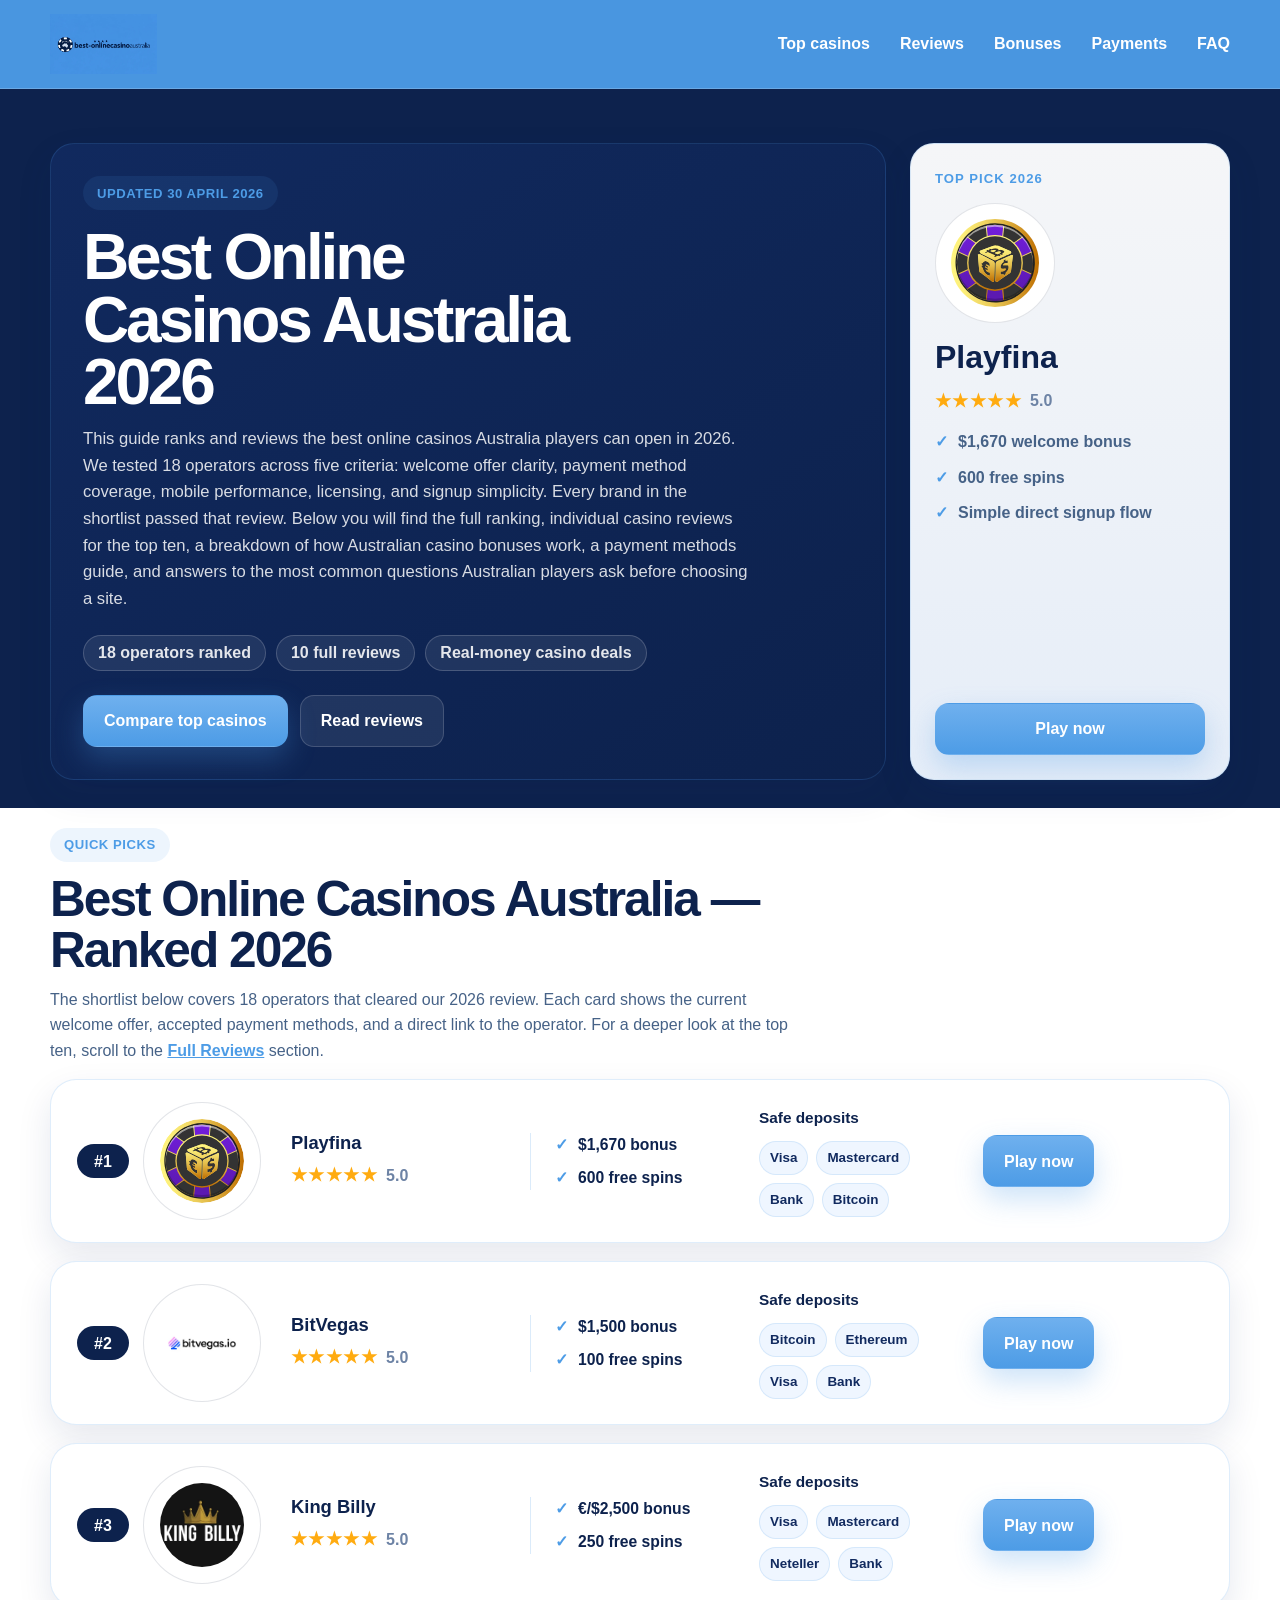
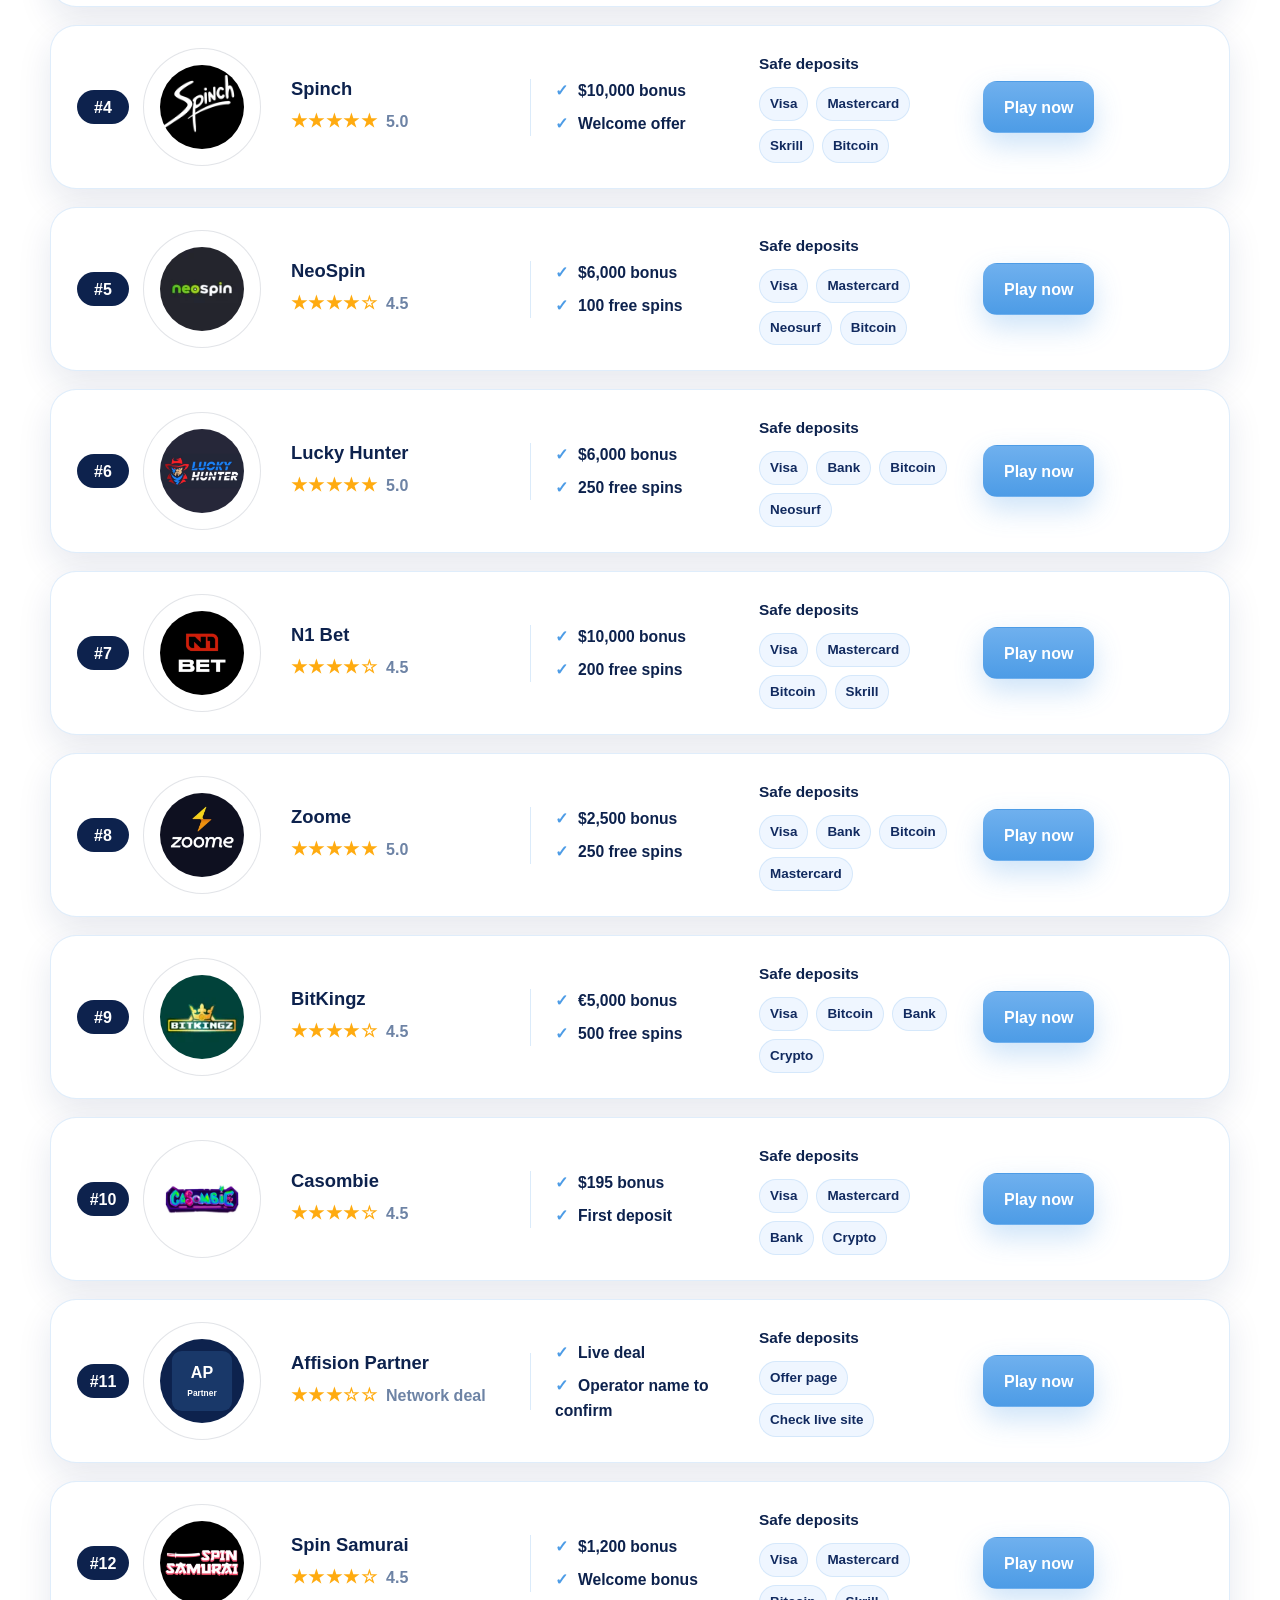
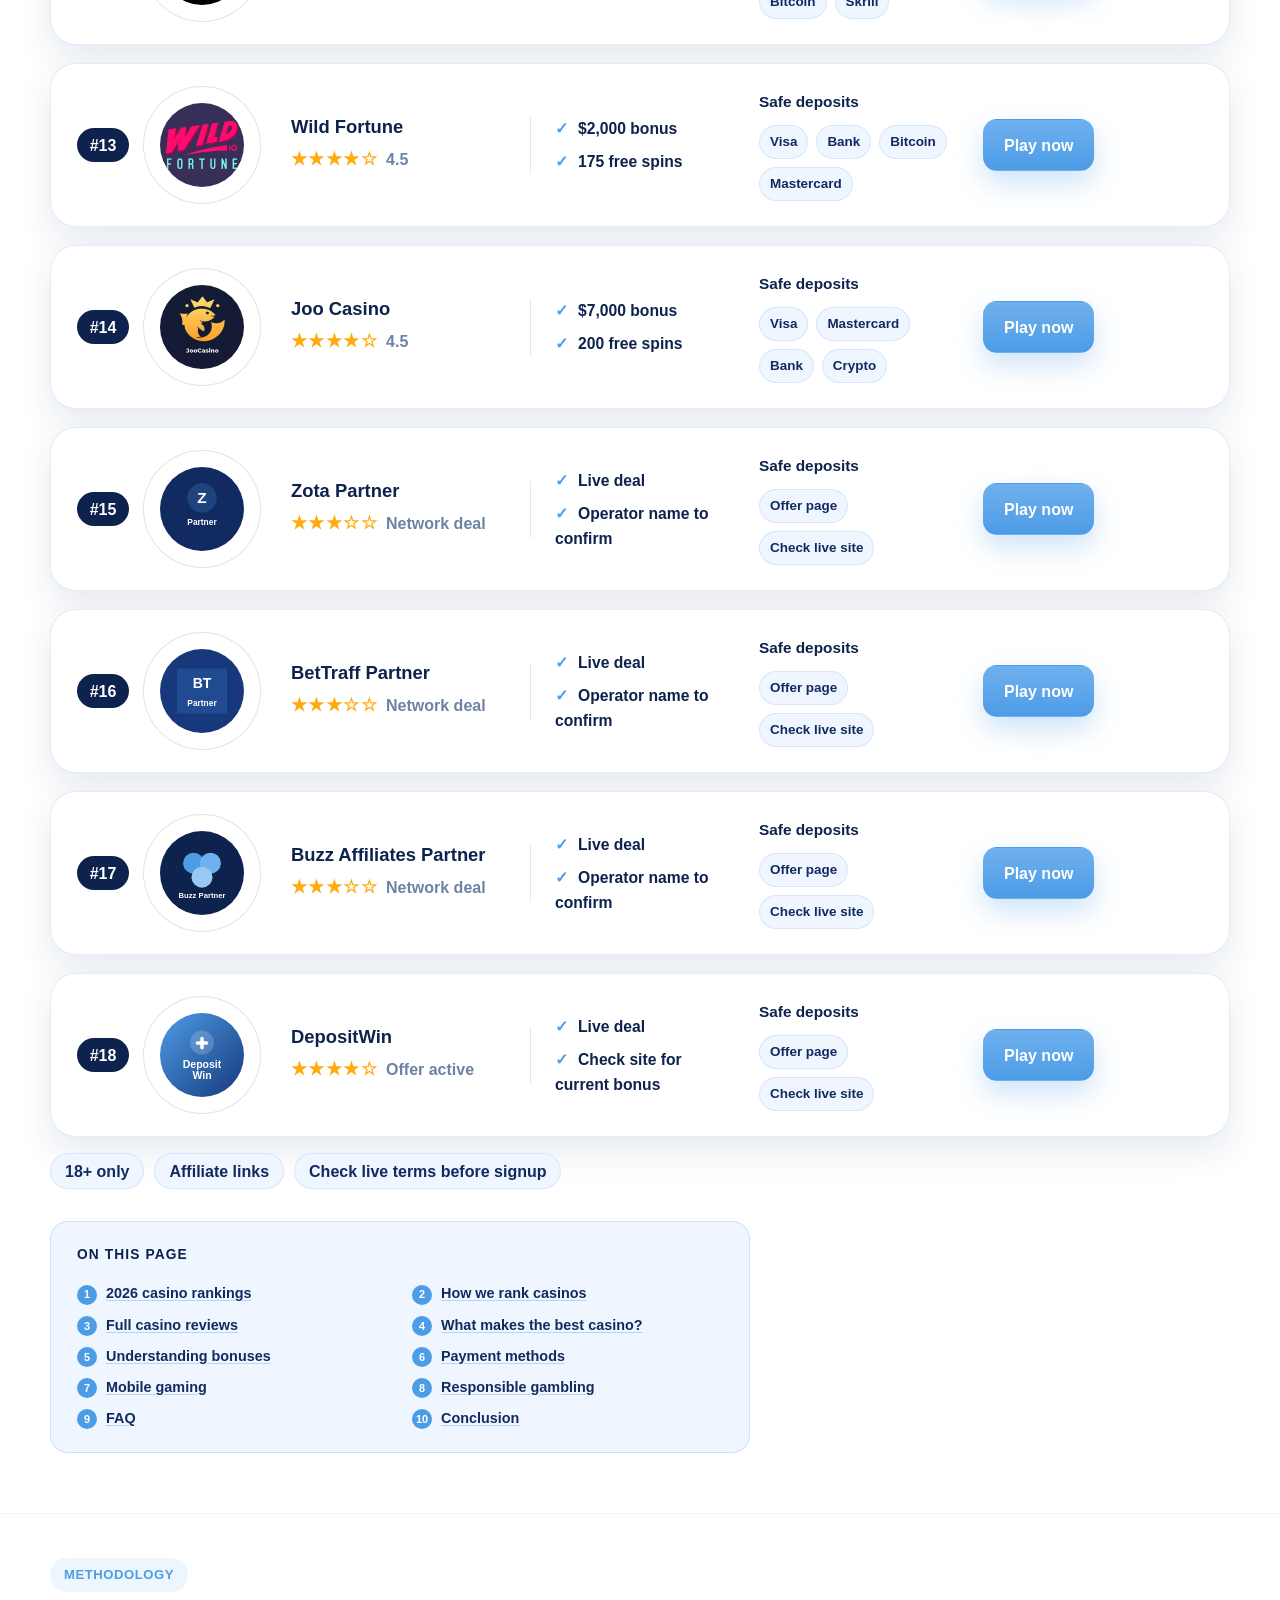
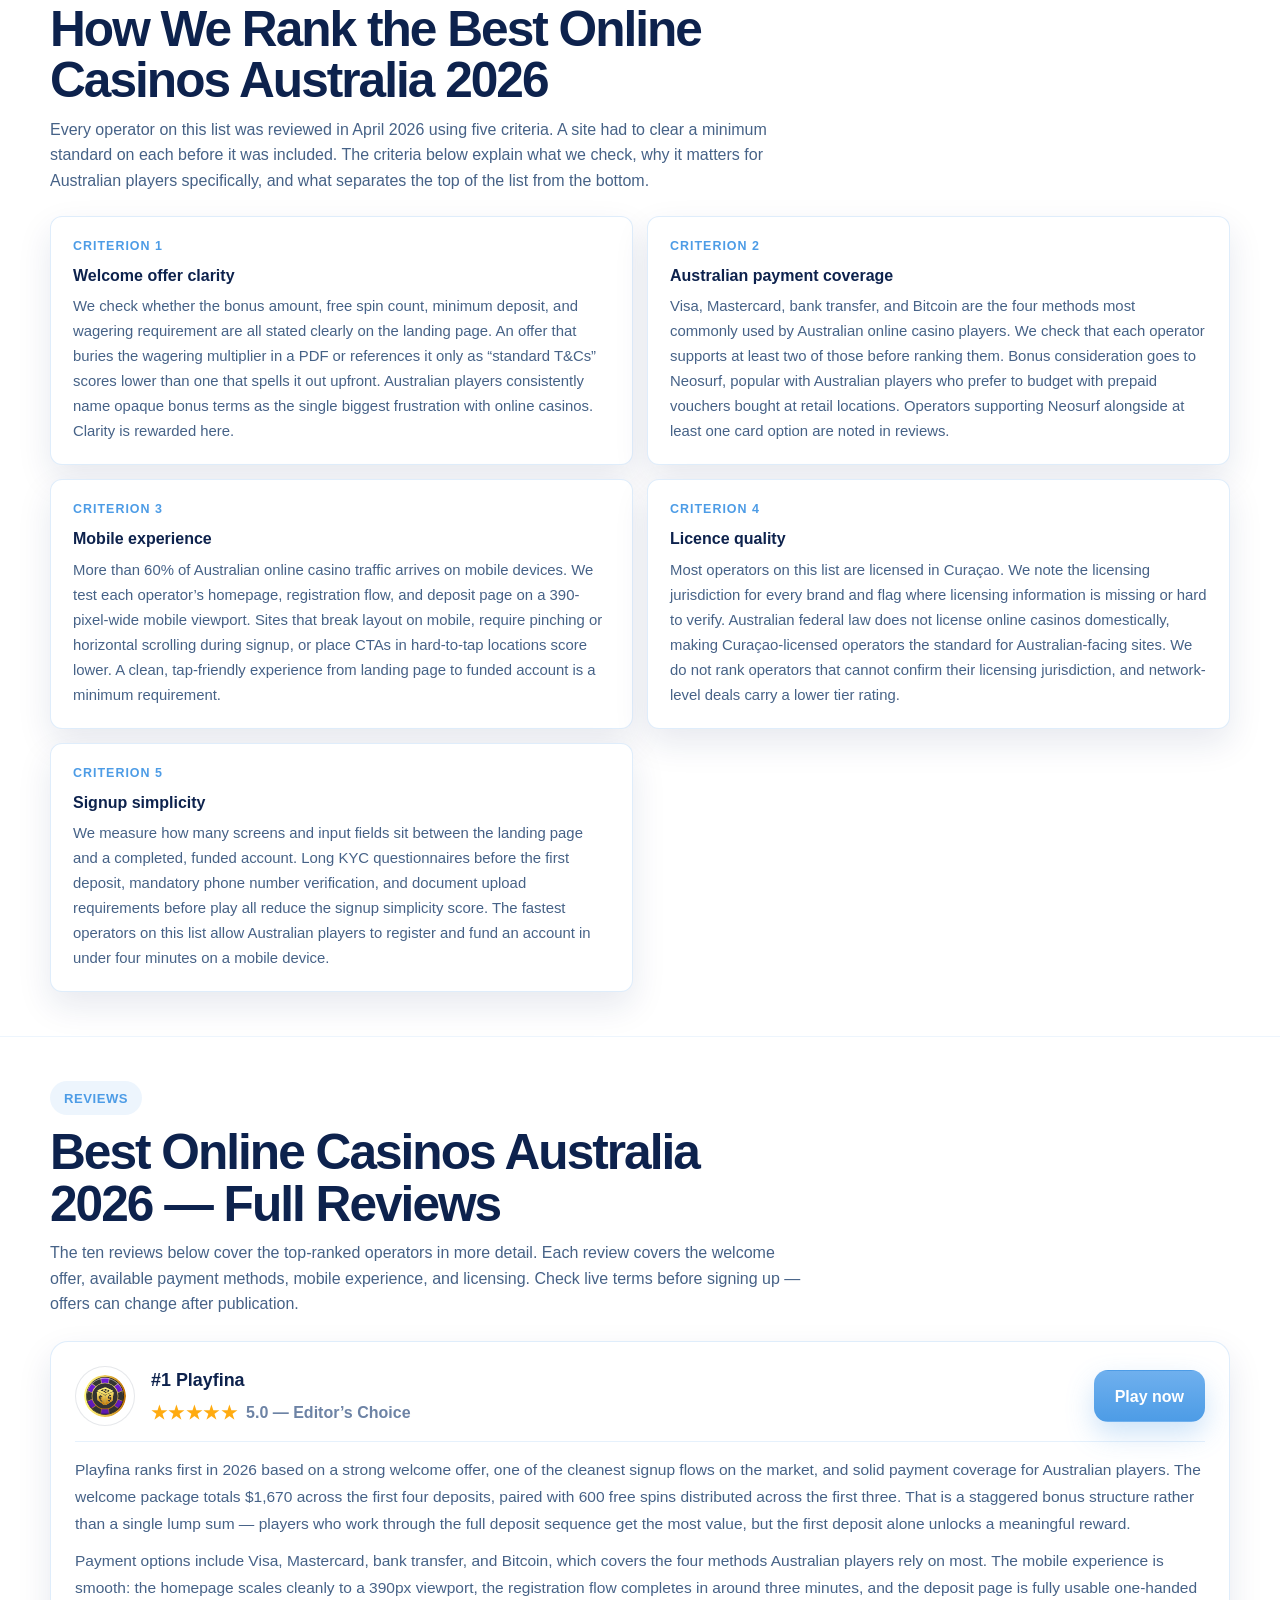
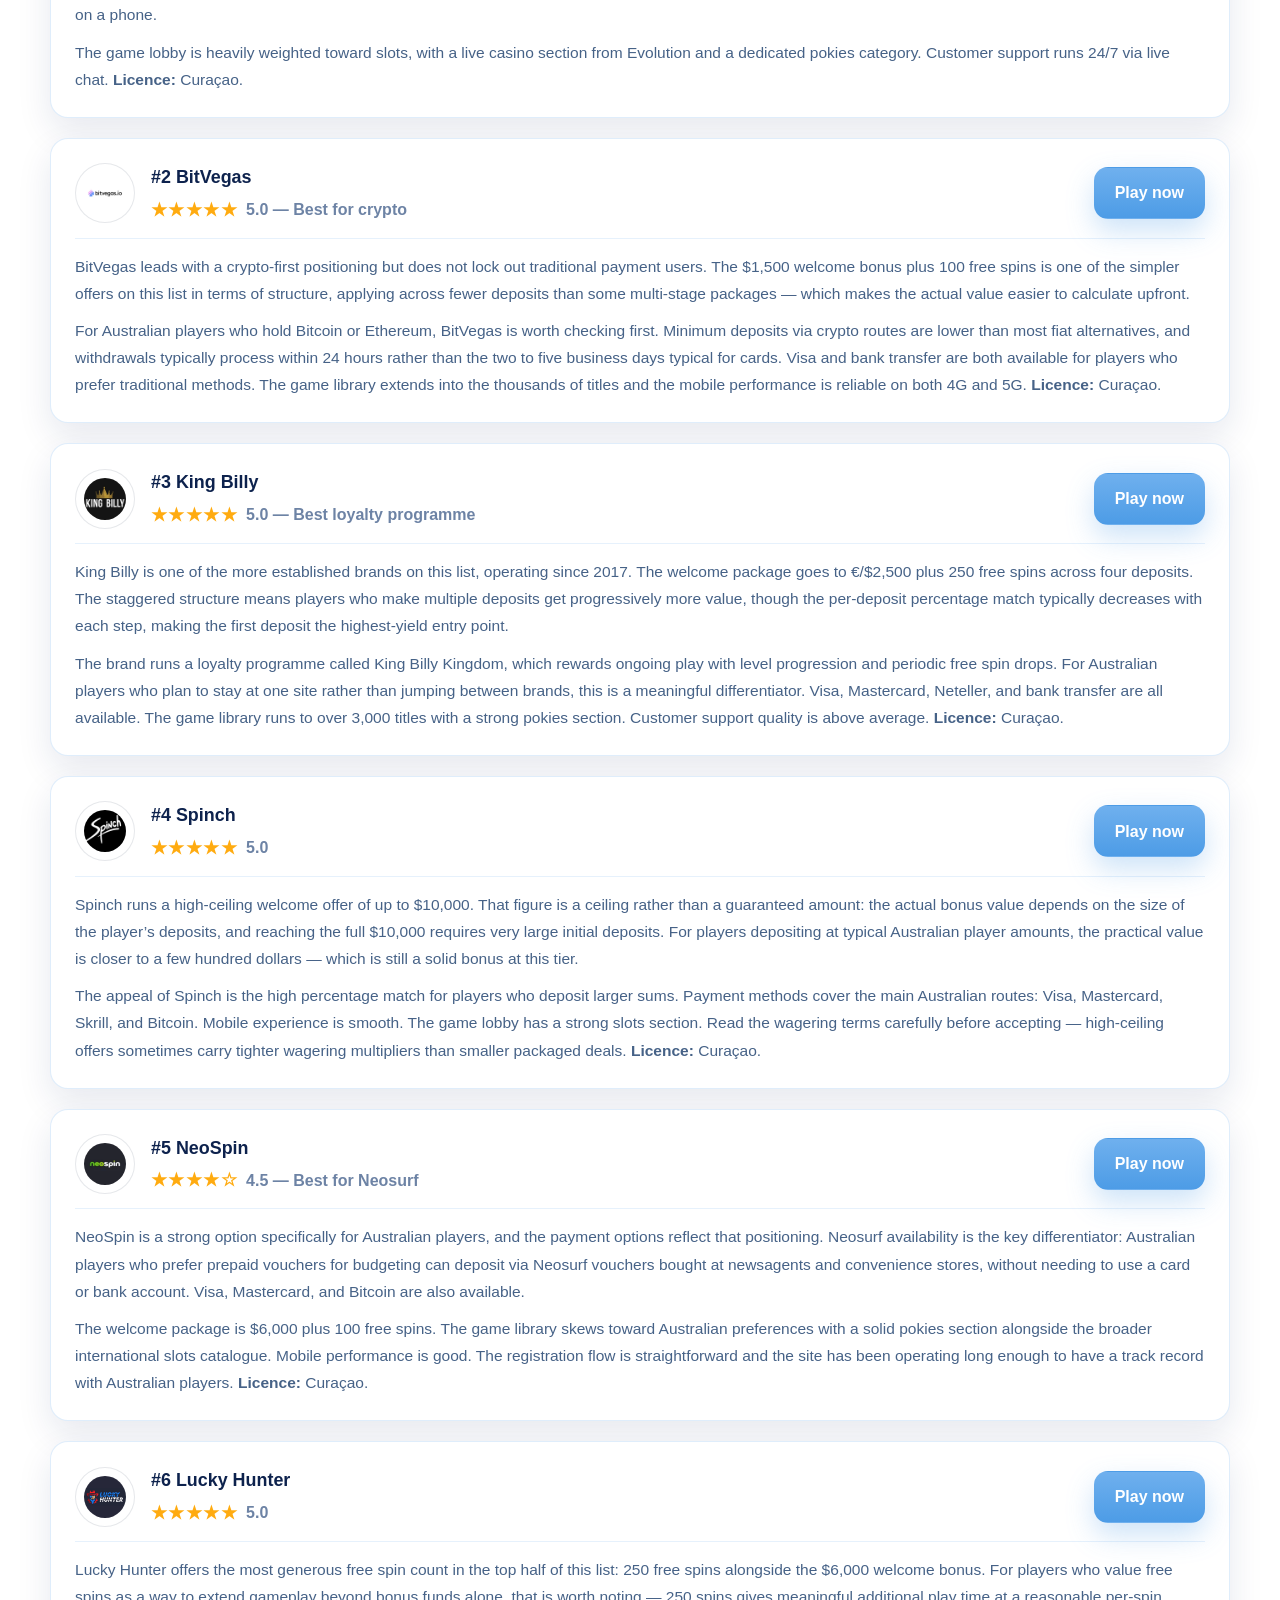
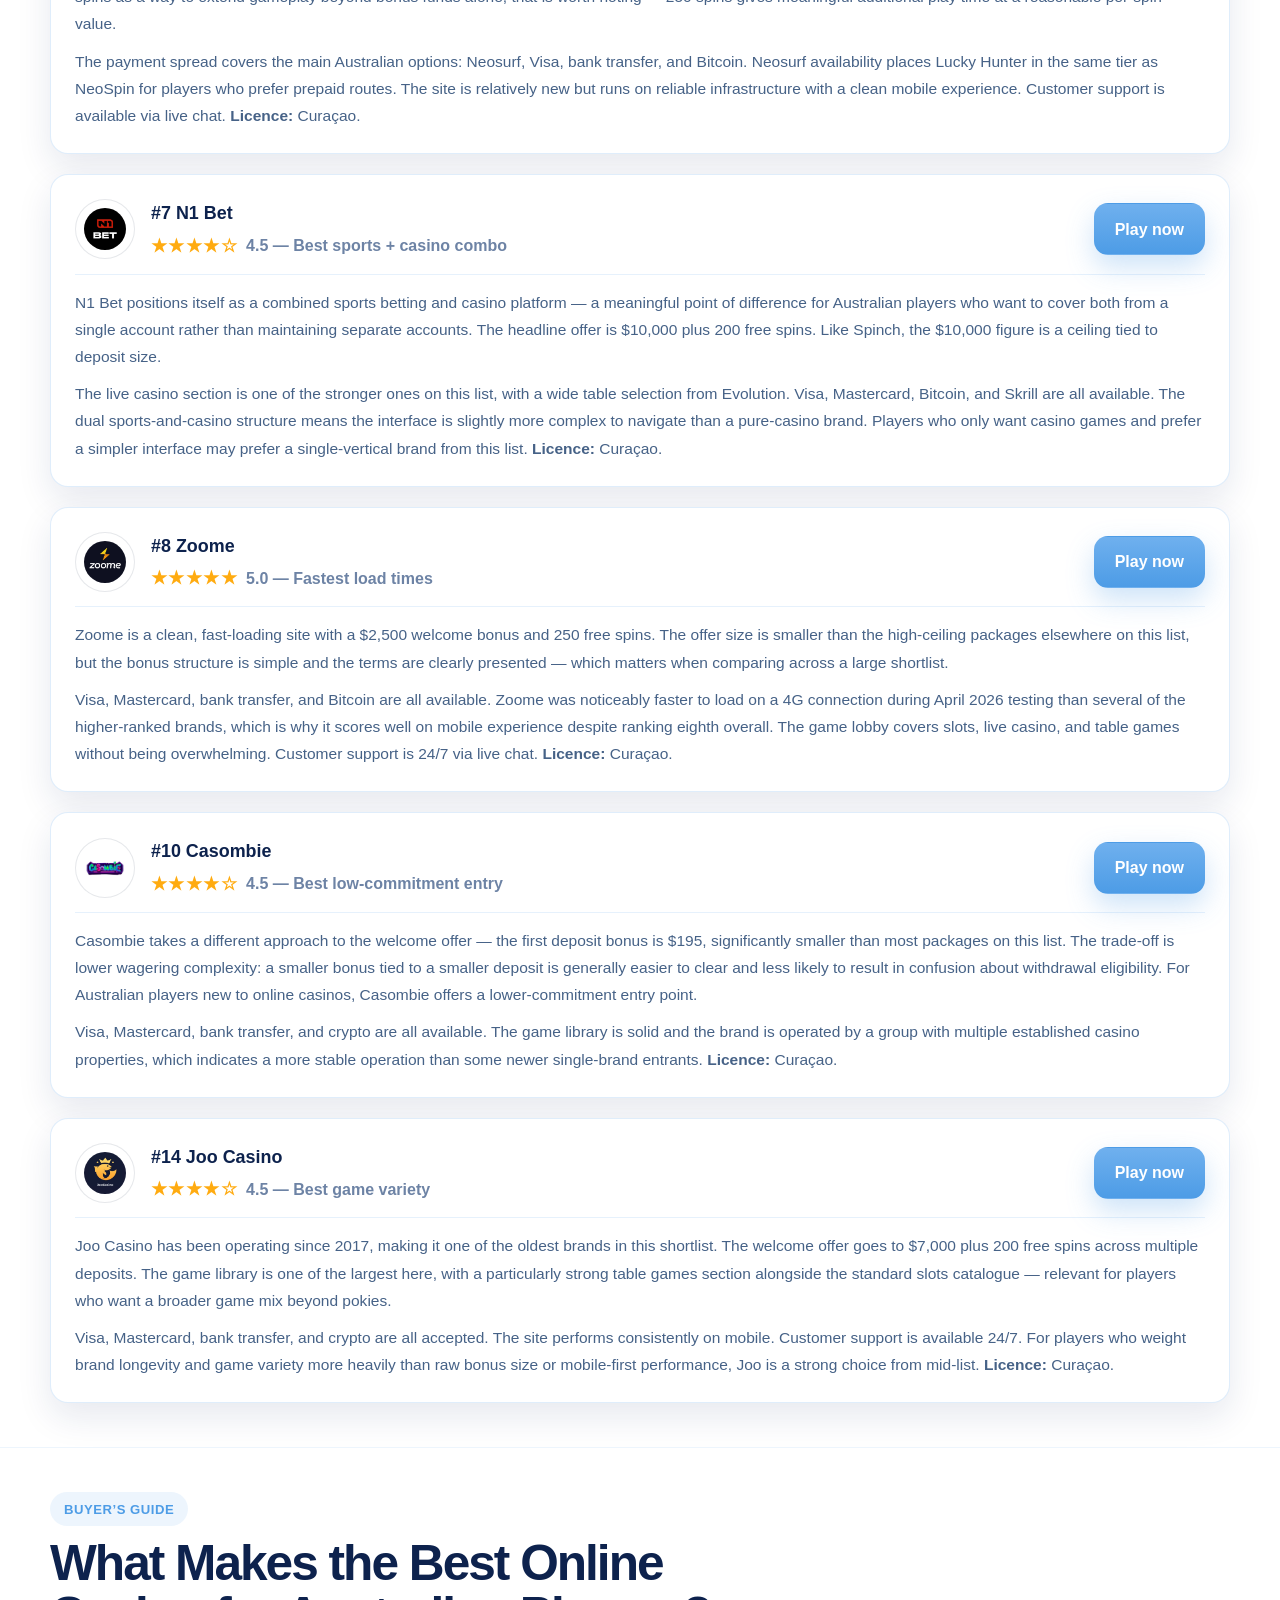
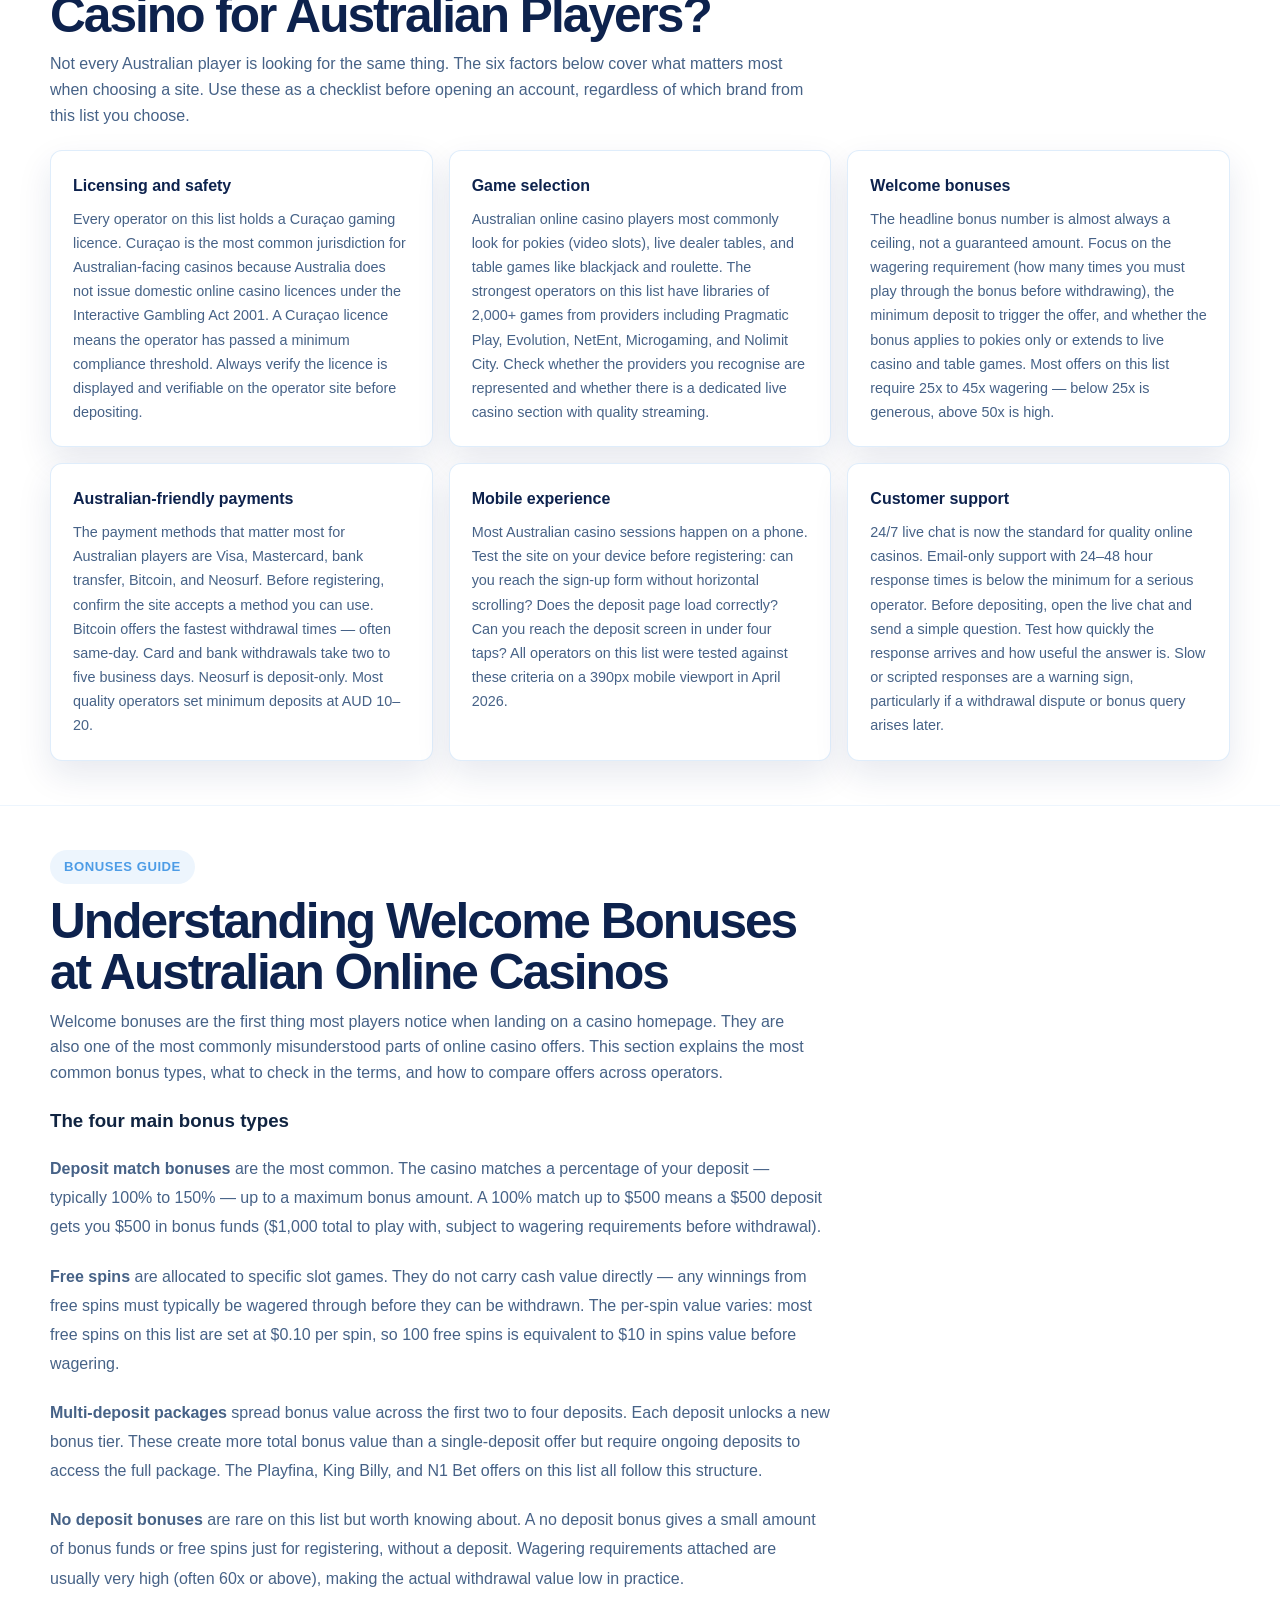
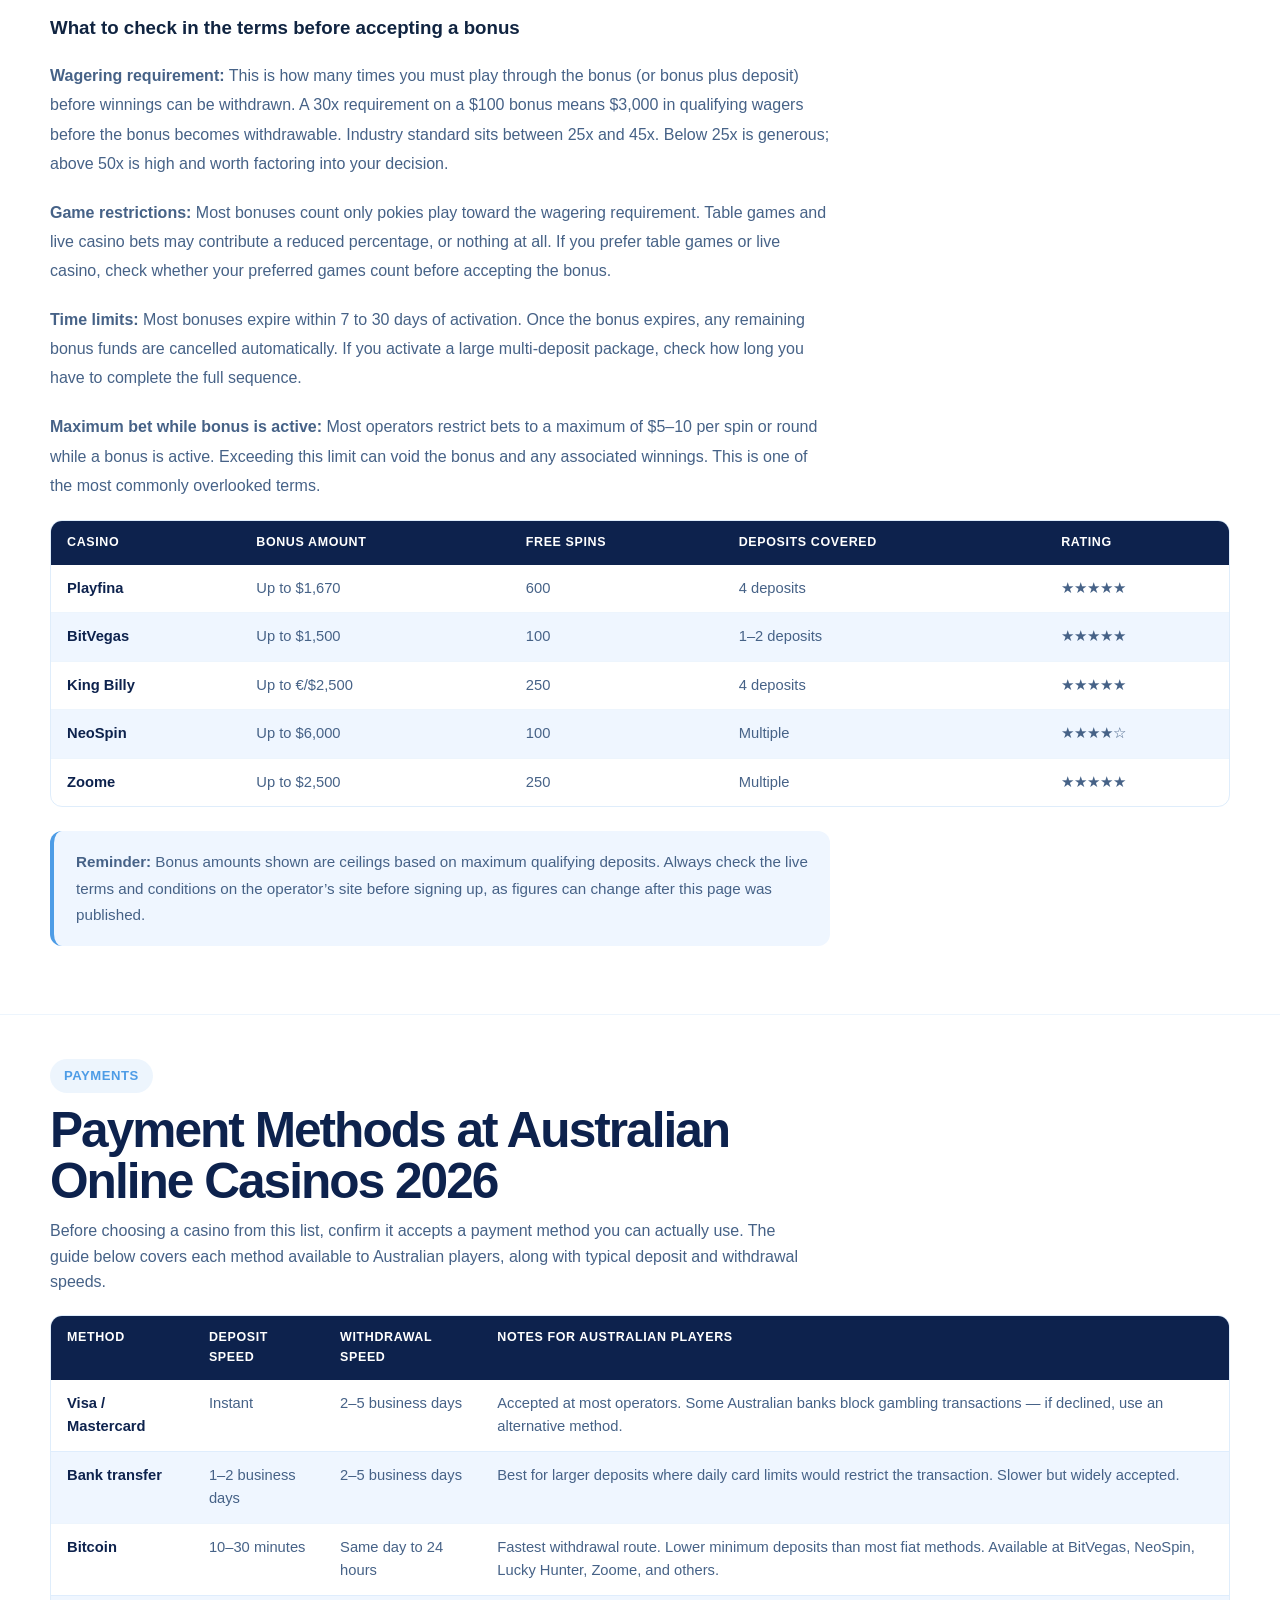
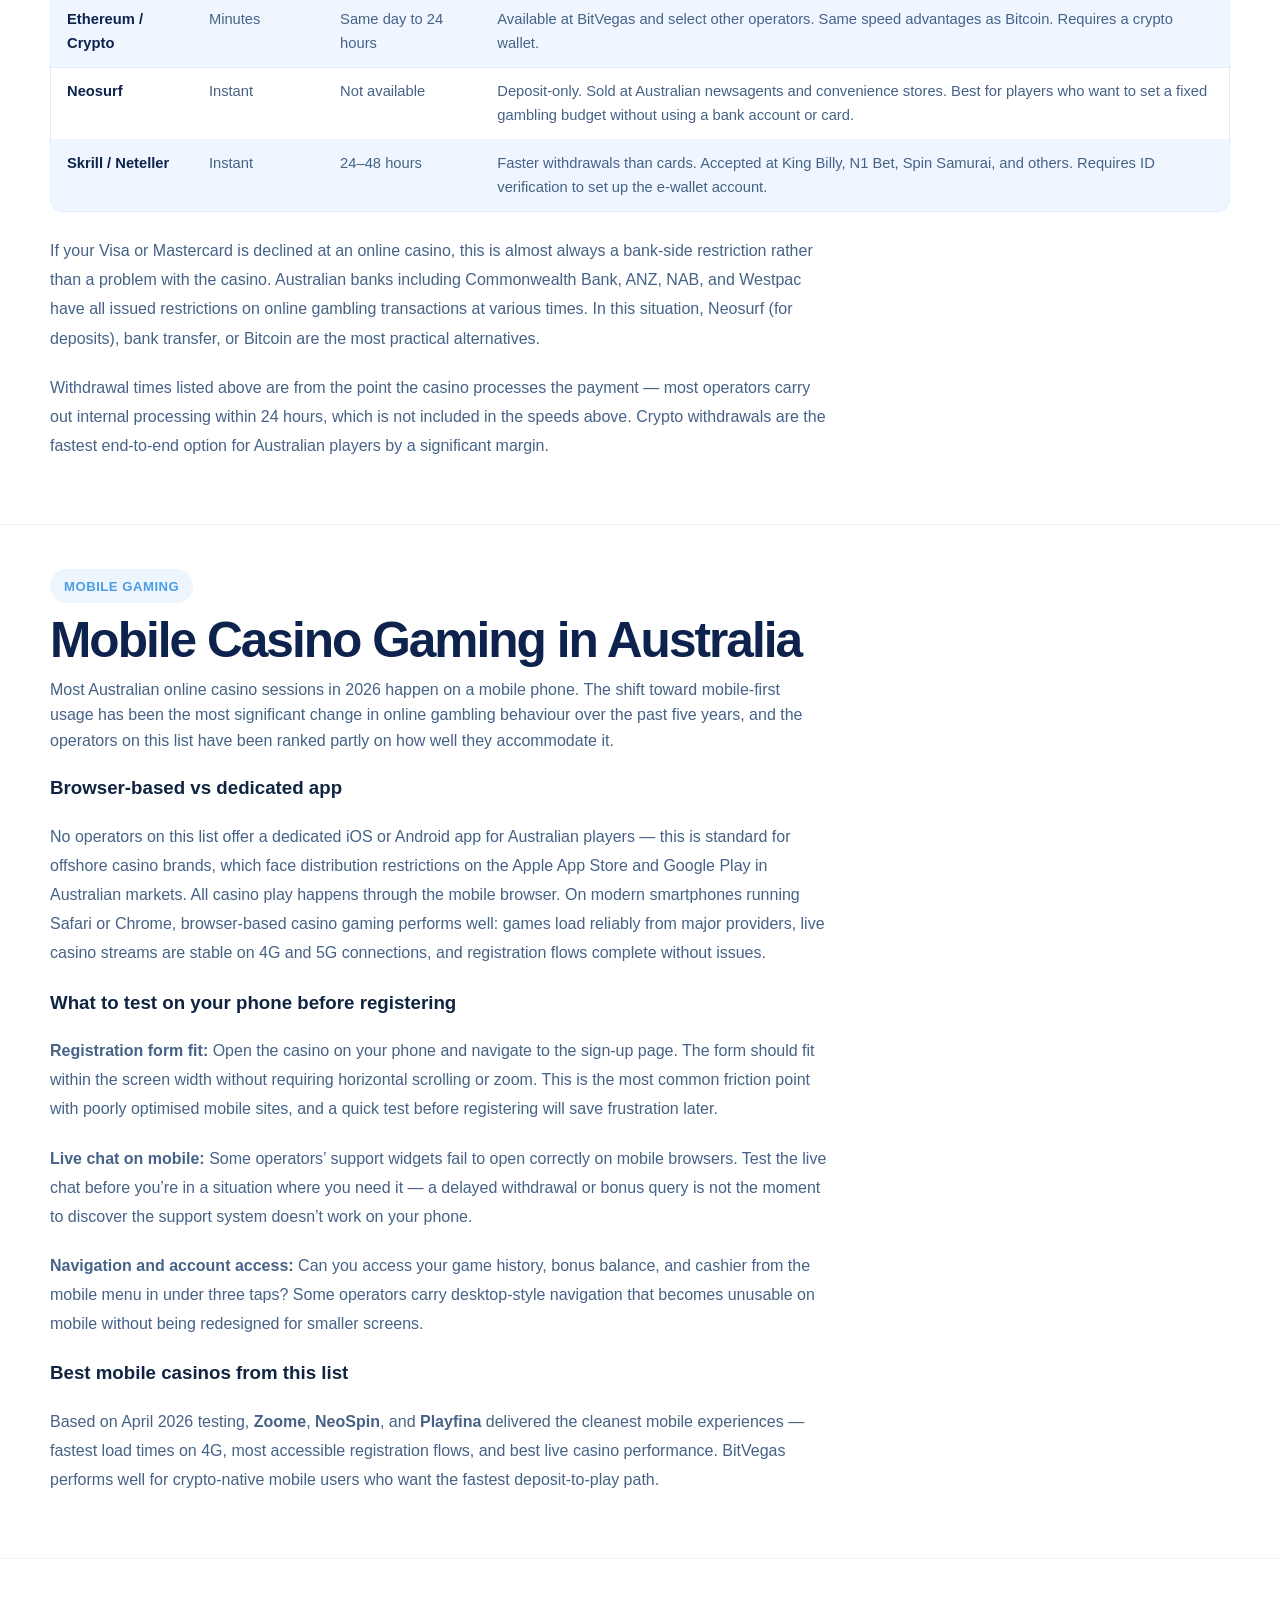
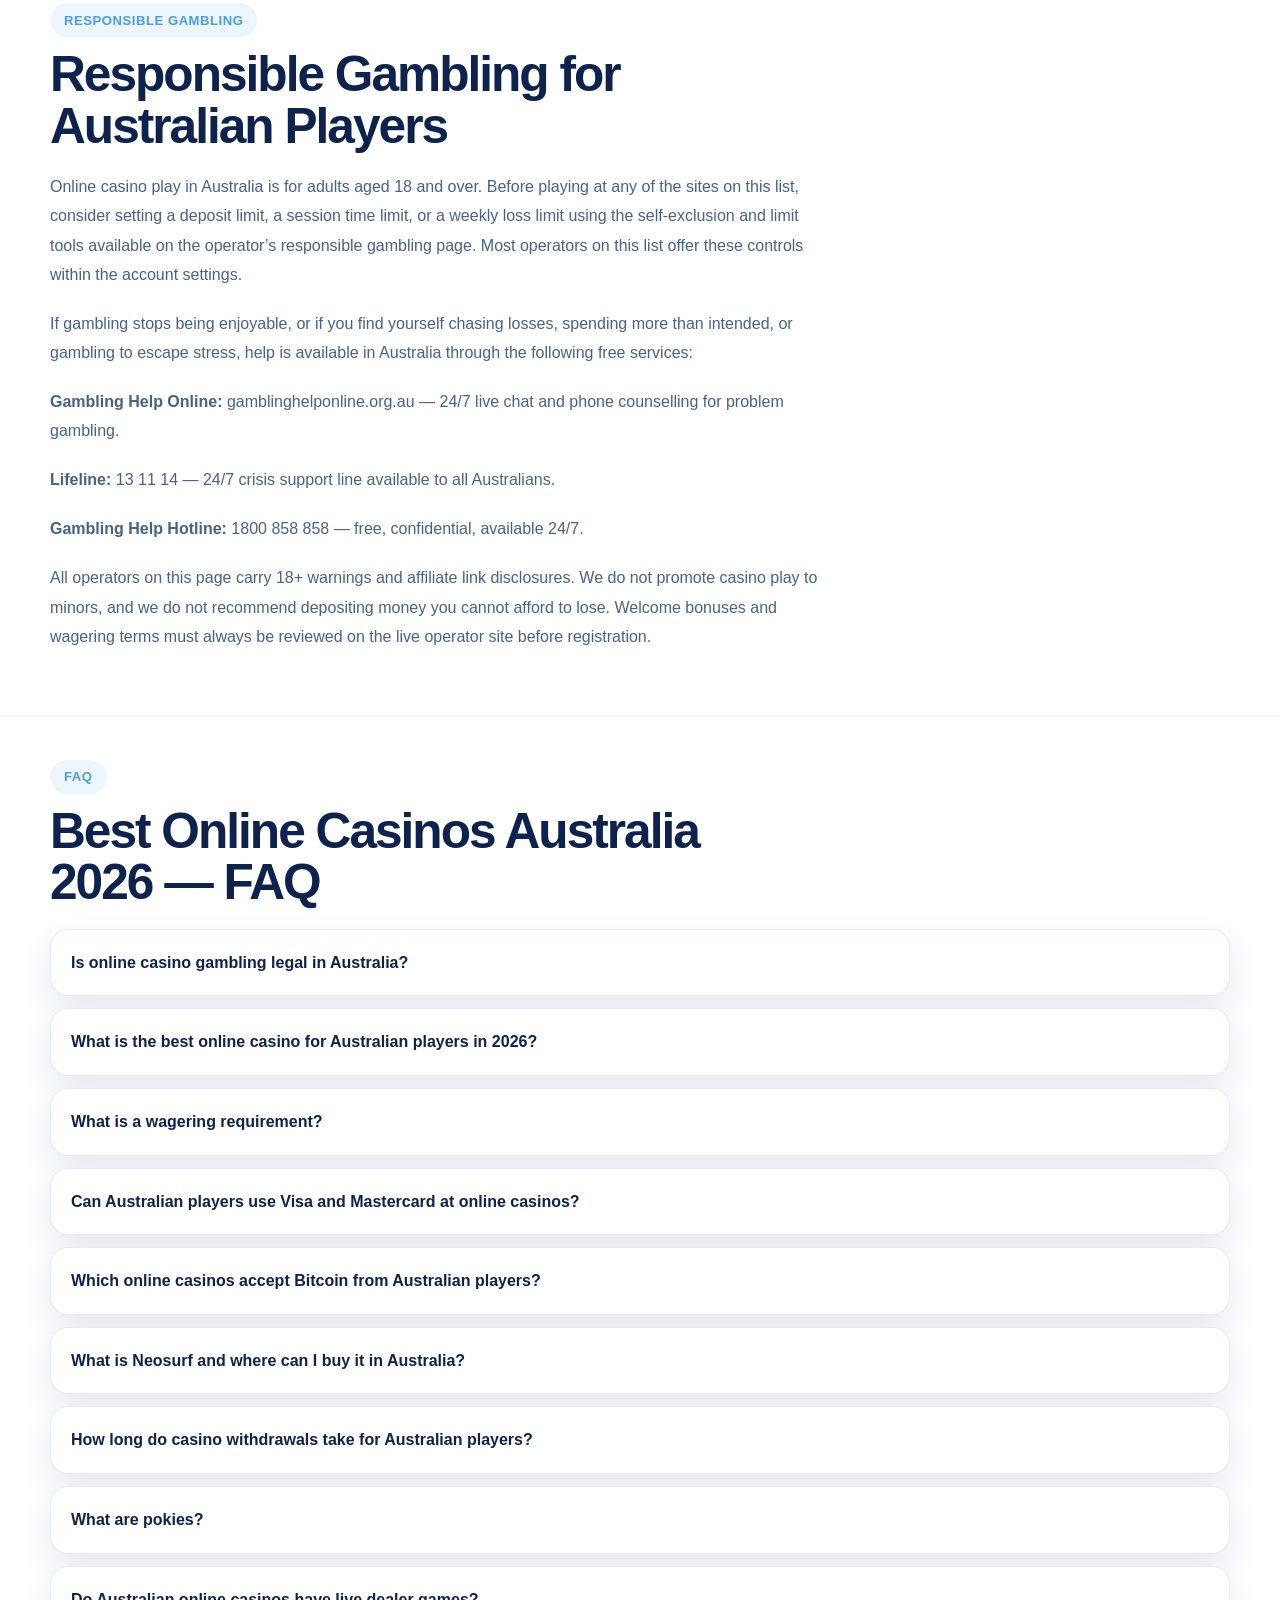
==== commit bee82f97: "Add site logo (logo-boait.webp)" ====
--- a/index.html
+++ b/index.html
@@ -22,11 +22,7 @@
     <header class="site-header" id="top">
       <div class="container header-shell">
         <a class="brand" href="#top" aria-label="Best Online Casinos Australia home">
-          <span class="brand-mark" aria-hidden="true">BOA</span>
-          <span class="brand-copy">
-            <strong>Best Online Casino</strong>
-            <span>Australia</span>
-          </span>
+          <img src="assets/logos/logo-boait.webp" alt="Best Online Casinos Australia" class="brand-logo">
         </a>
         <button class="menu-toggle" type="button" aria-expanded="false" aria-controls="site-menu" aria-label="Open navigation">
           <span></span><span></span><span></span>
--- a/assets/css/styles.css
+++ b/assets/css/styles.css
@@ -81,38 +81,14 @@
 .brand {
   display: inline-flex;
   align-items: center;
-  gap: 14px;
-  color: var(--white);
-}
-
-.brand-mark {
-  width: 54px;
-  height: 54px;
-  display: inline-grid;
-  place-items: center;
-  border-radius: 16px;
-  background: rgba(255, 255, 255, 0.12);
-  border: 1px solid rgba(255, 255, 255, 0.22);
-  font-size: 0.98rem;
-  font-weight: 700;
-  letter-spacing: 0.08em;
-}
-
-.brand-copy {
-  display: grid;
-  gap: 2px;
-}
-
-.brand-copy strong {
-  font-size: 1.05rem;
-  letter-spacing: 0.02em;
-}
-
-.brand-copy span {
-  font-size: 0.9rem;
-  letter-spacing: 0.16em;
-  text-transform: uppercase;
-  opacity: 0.88;
+  color: var(--white);
+  text-decoration: none;
+}
+
+.brand-logo {
+  height: 60px;
+  width: auto;
+  display: block;
 }
 
 .site-nav {
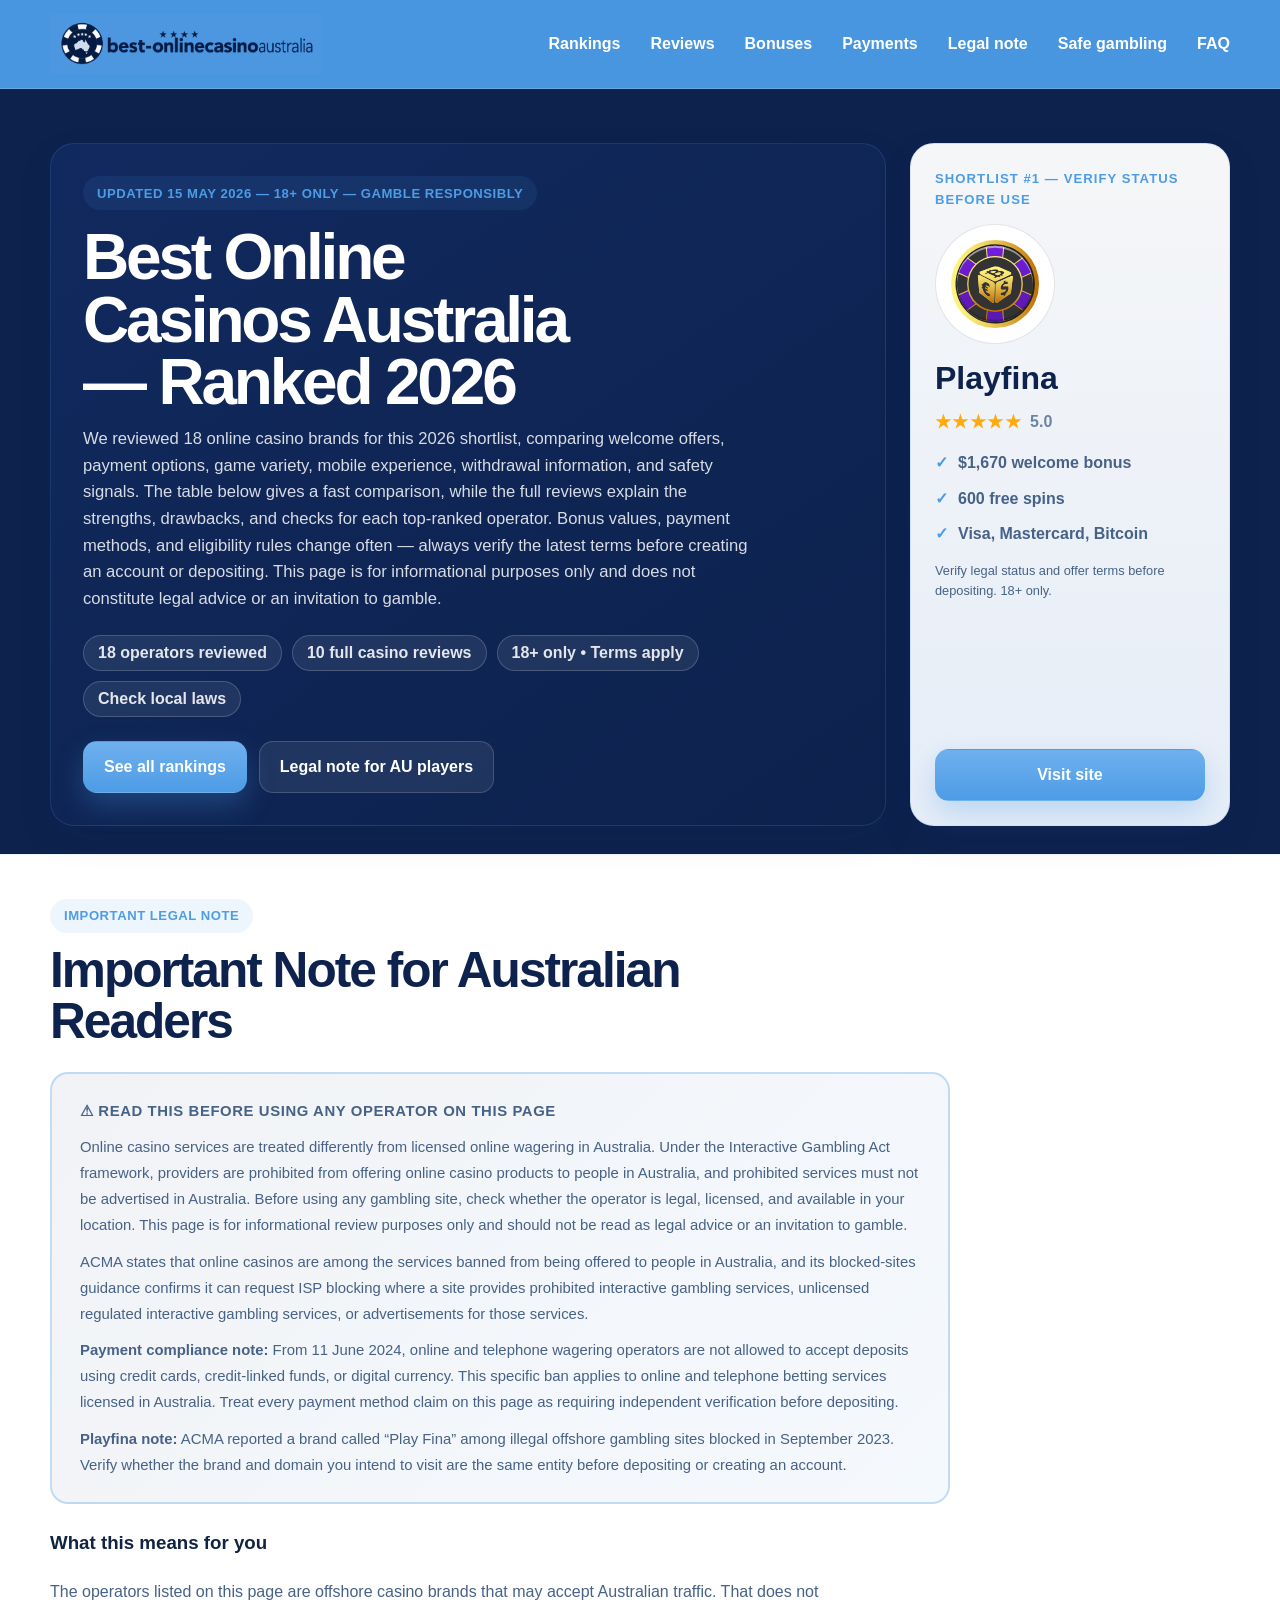
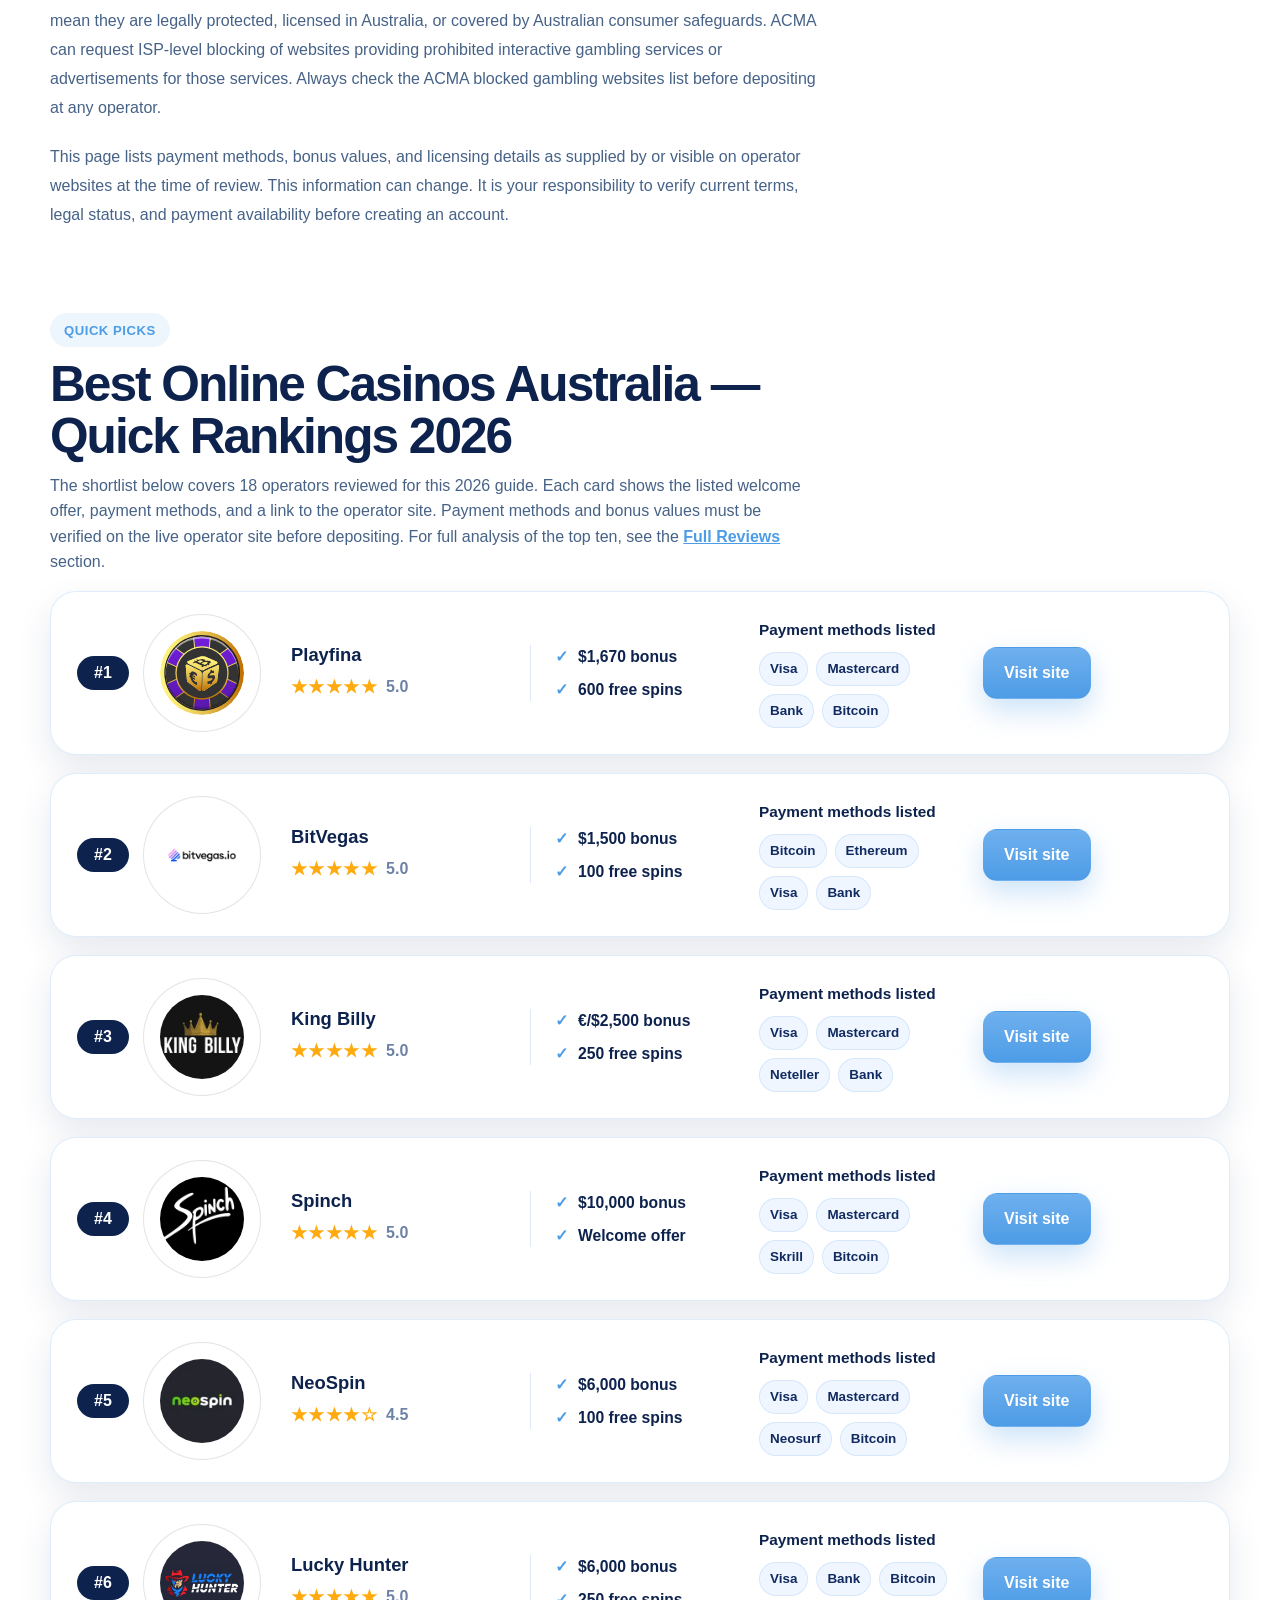
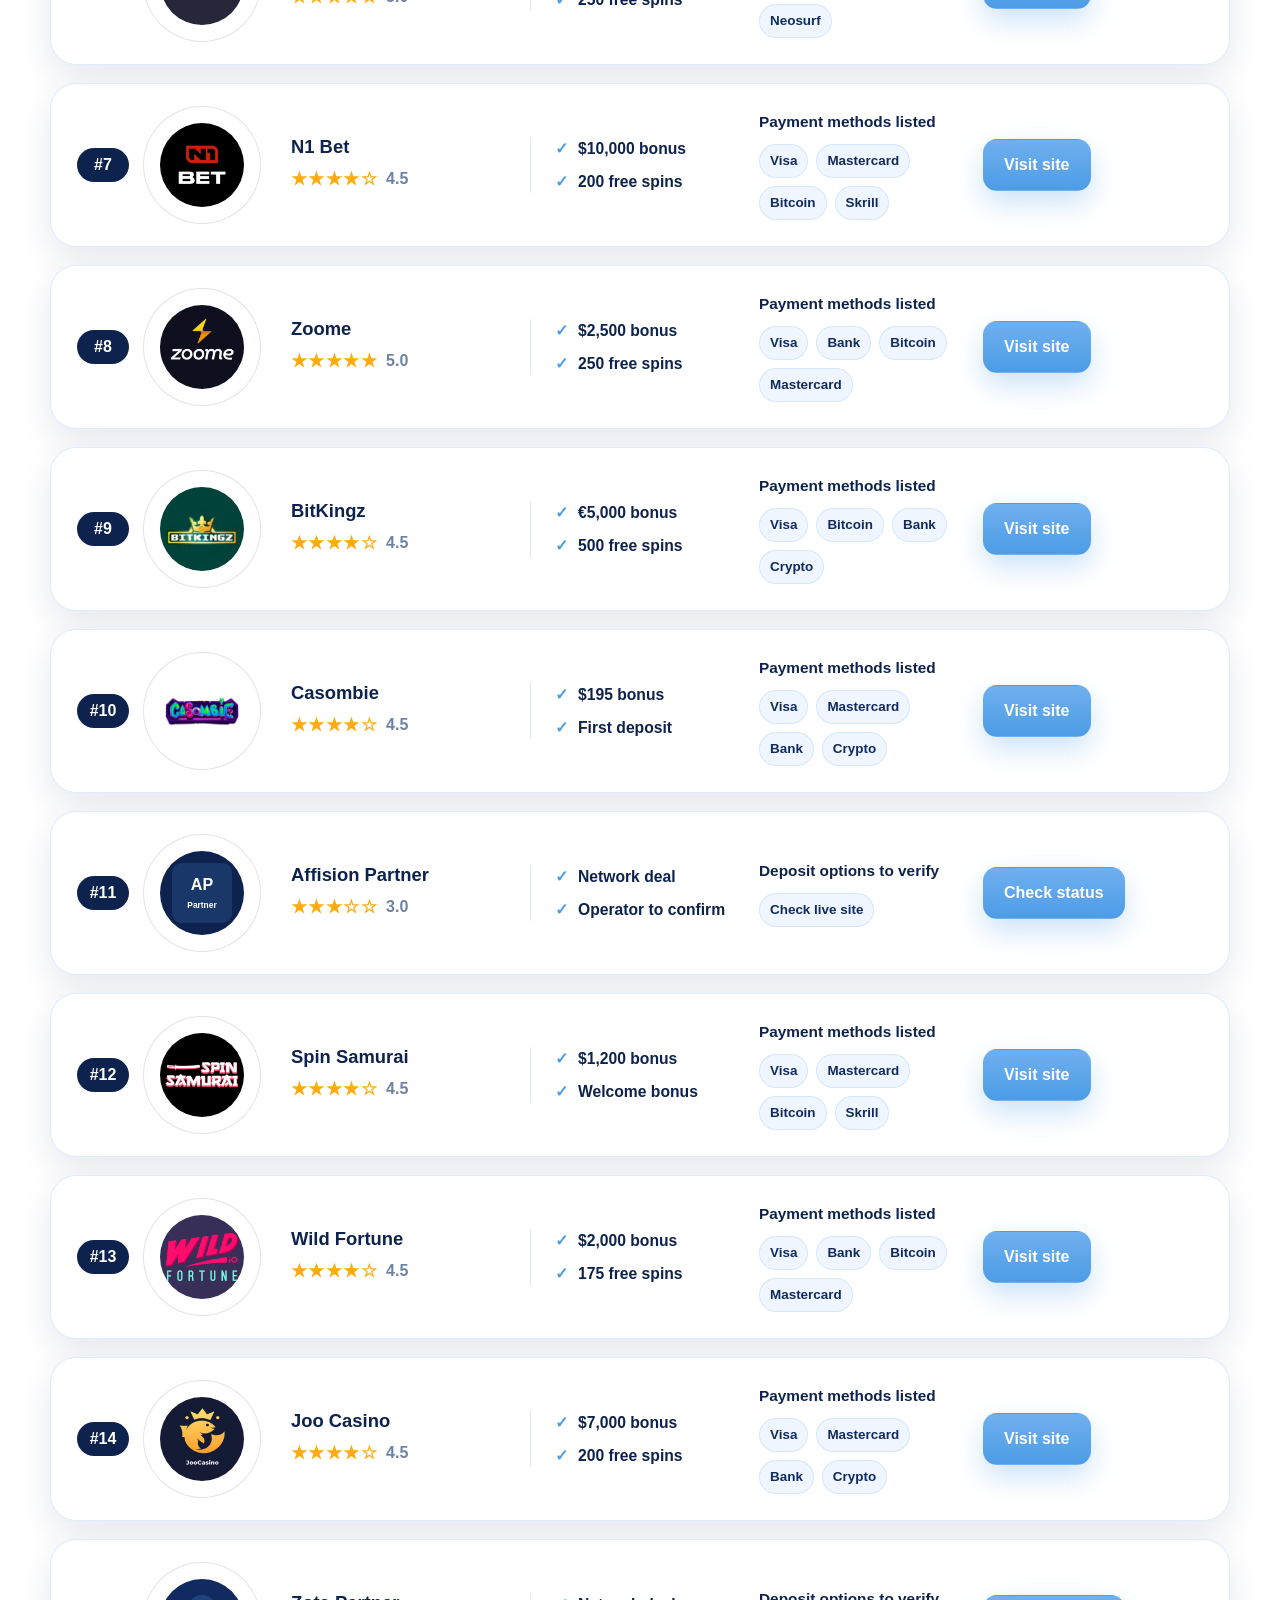
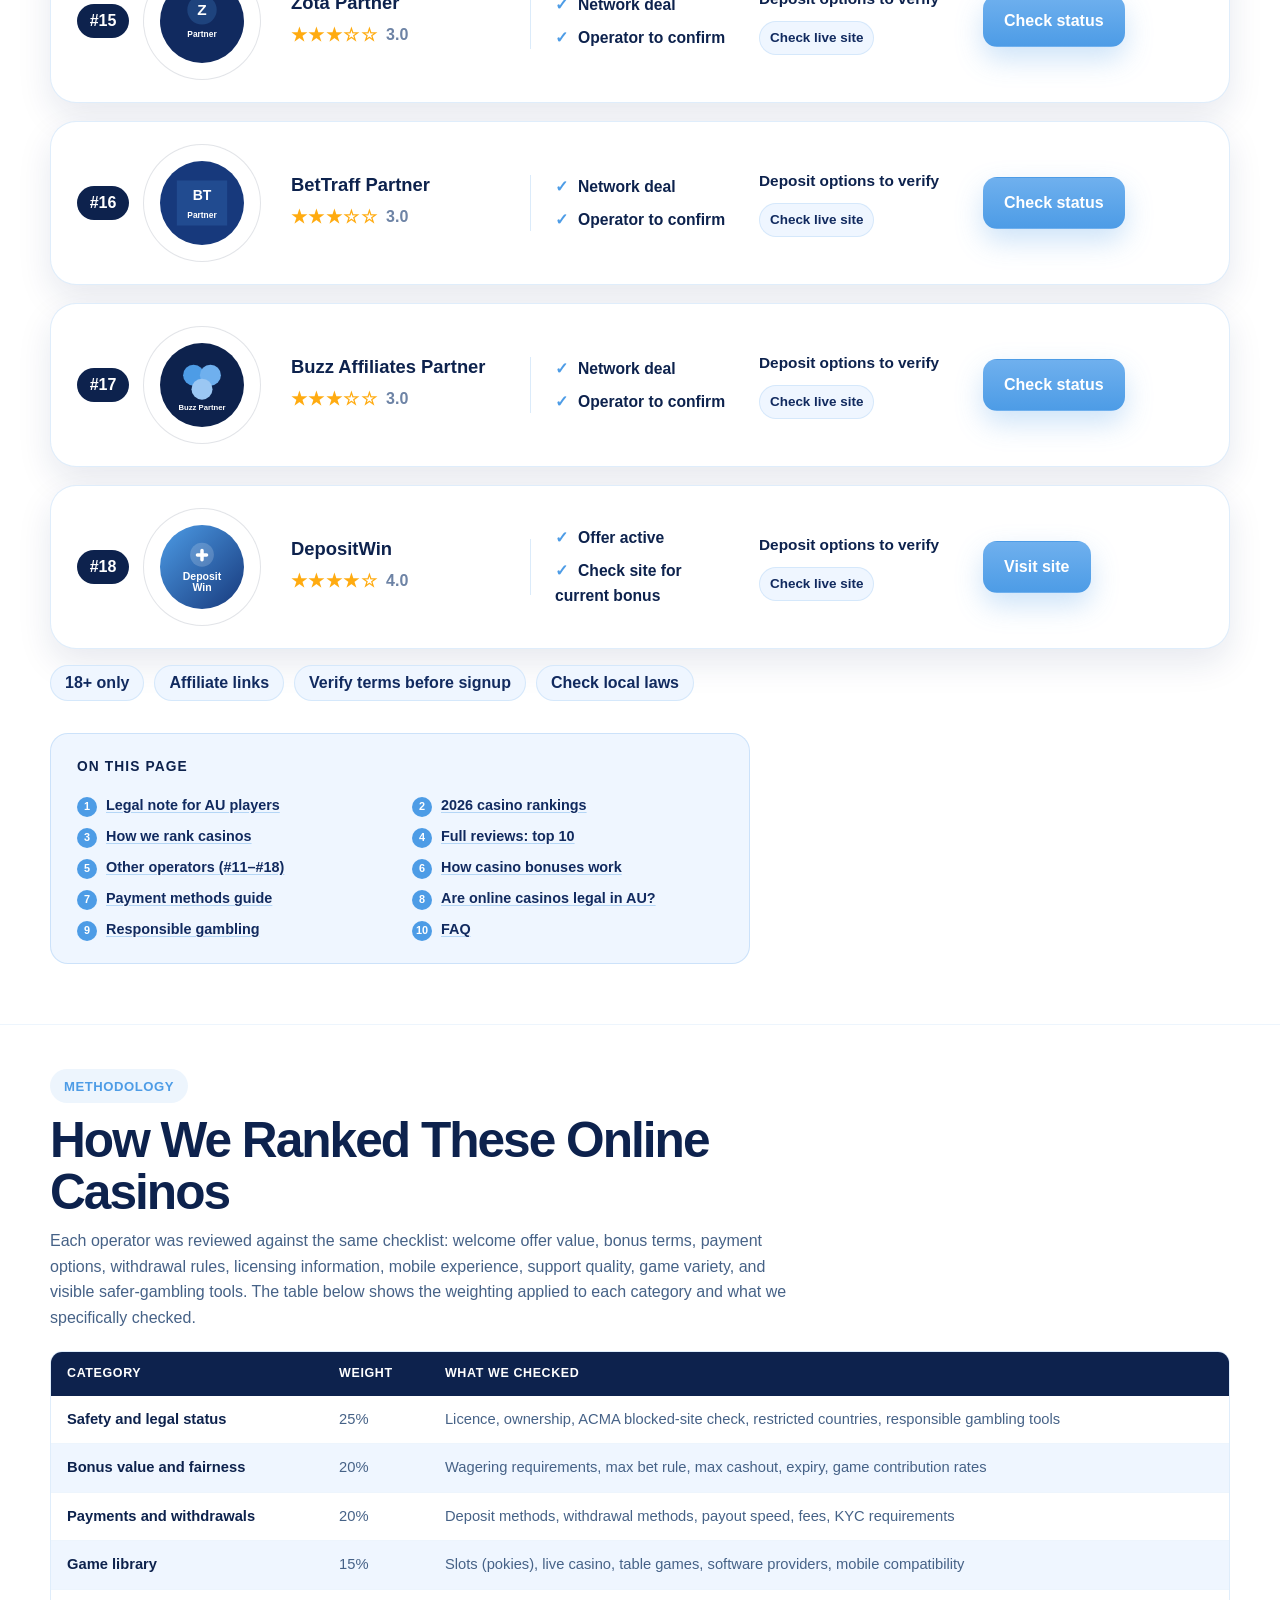
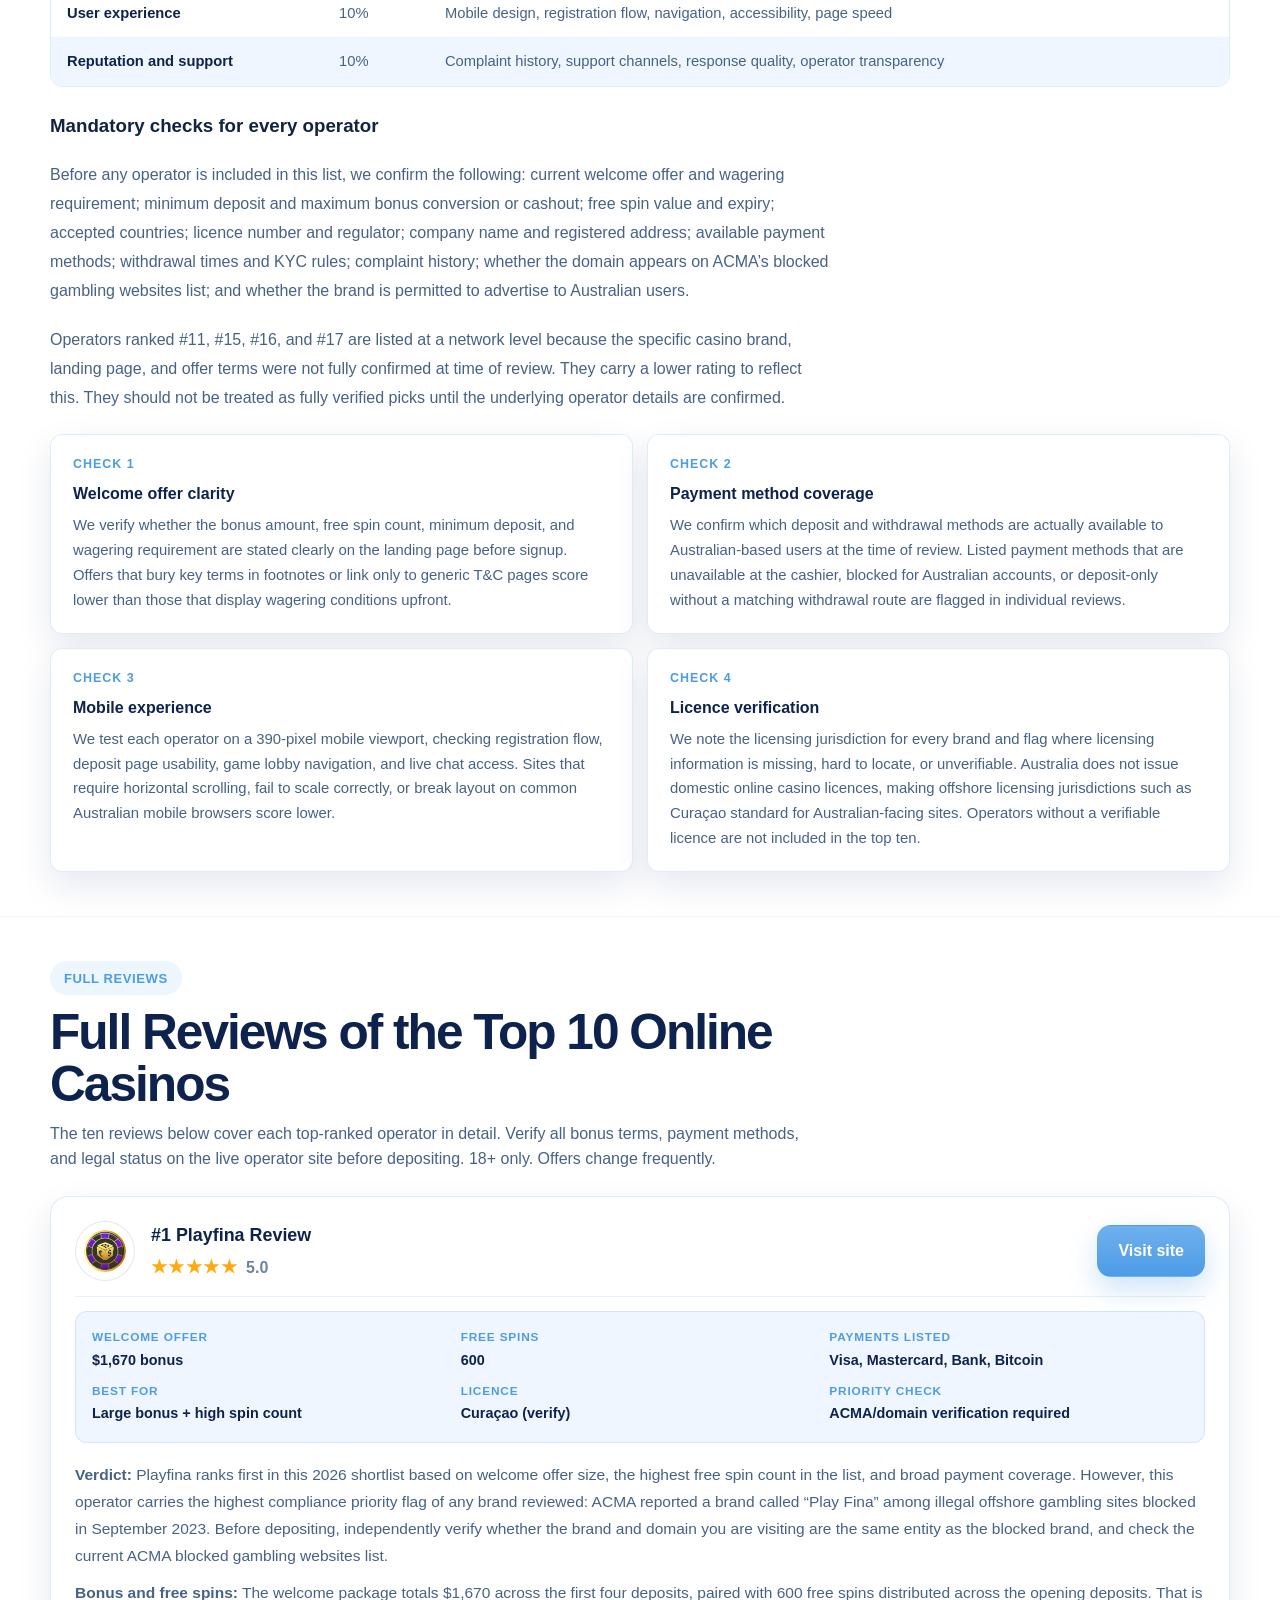
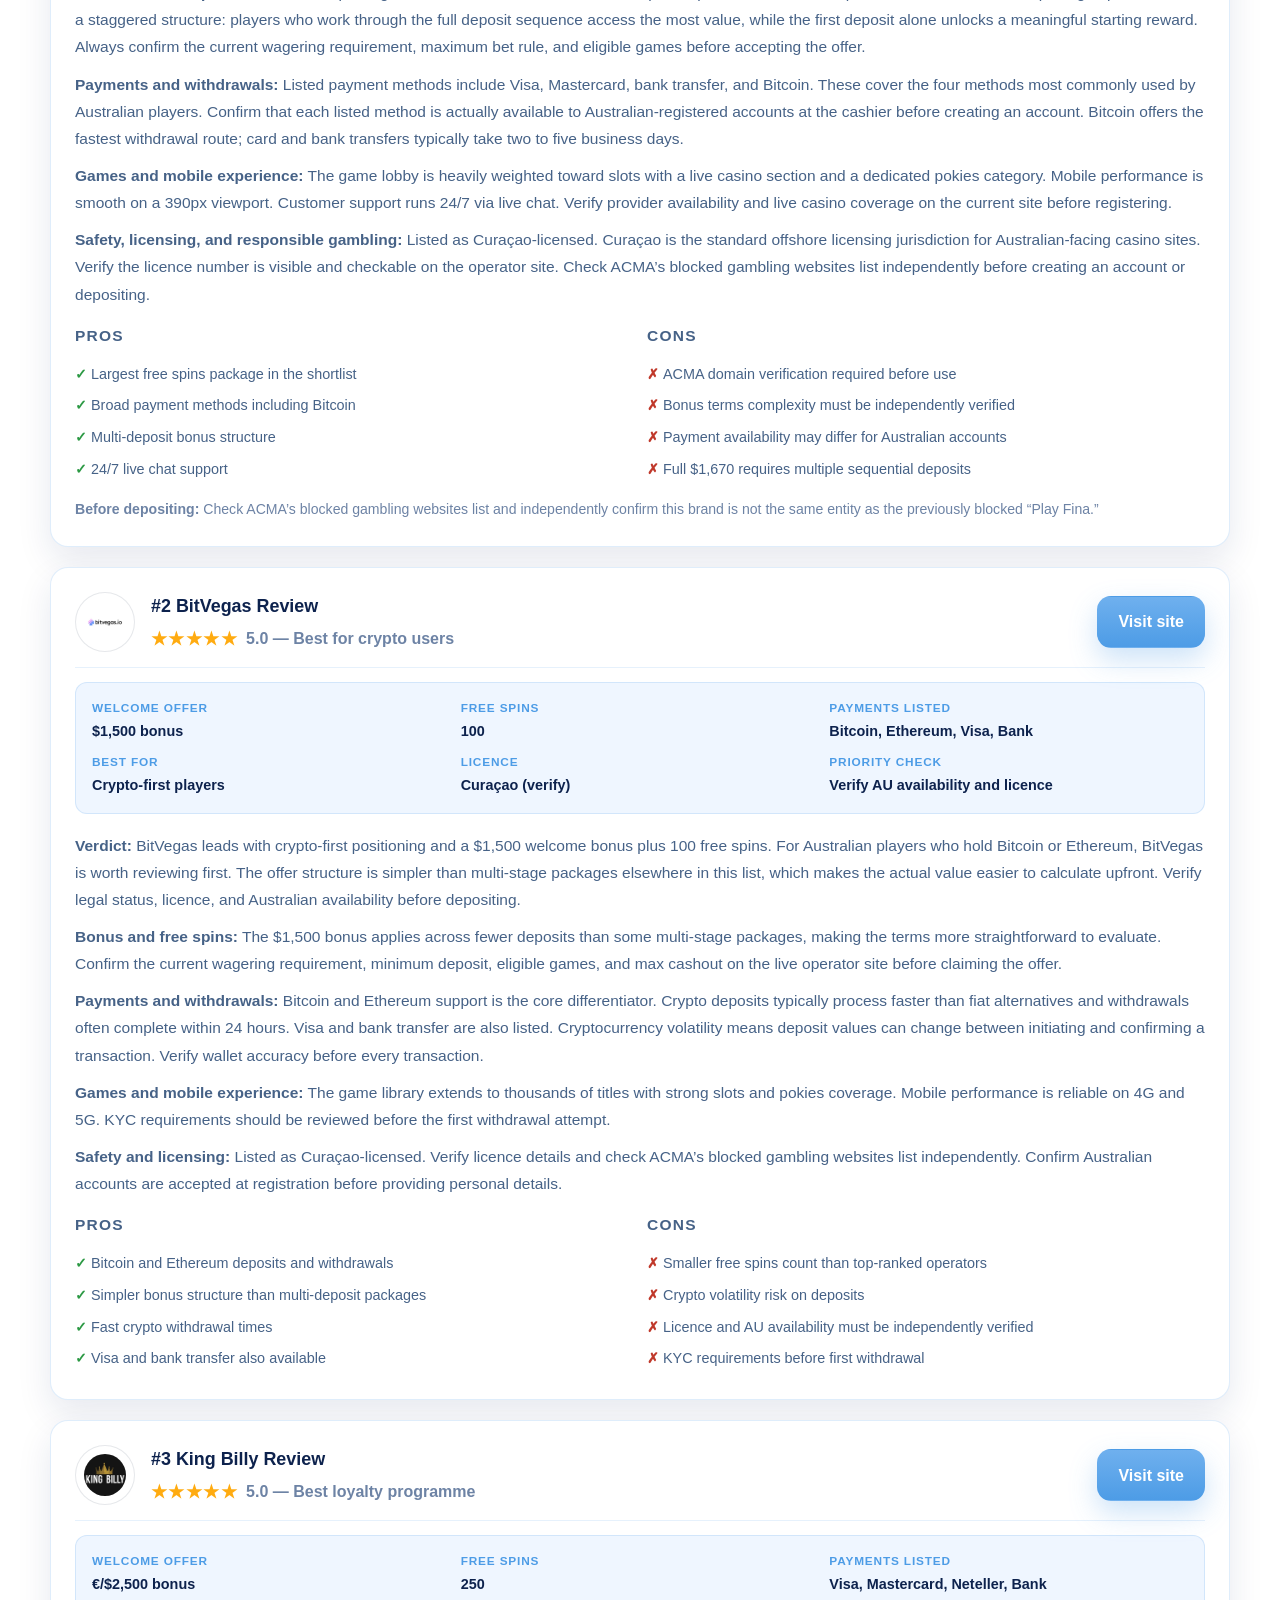
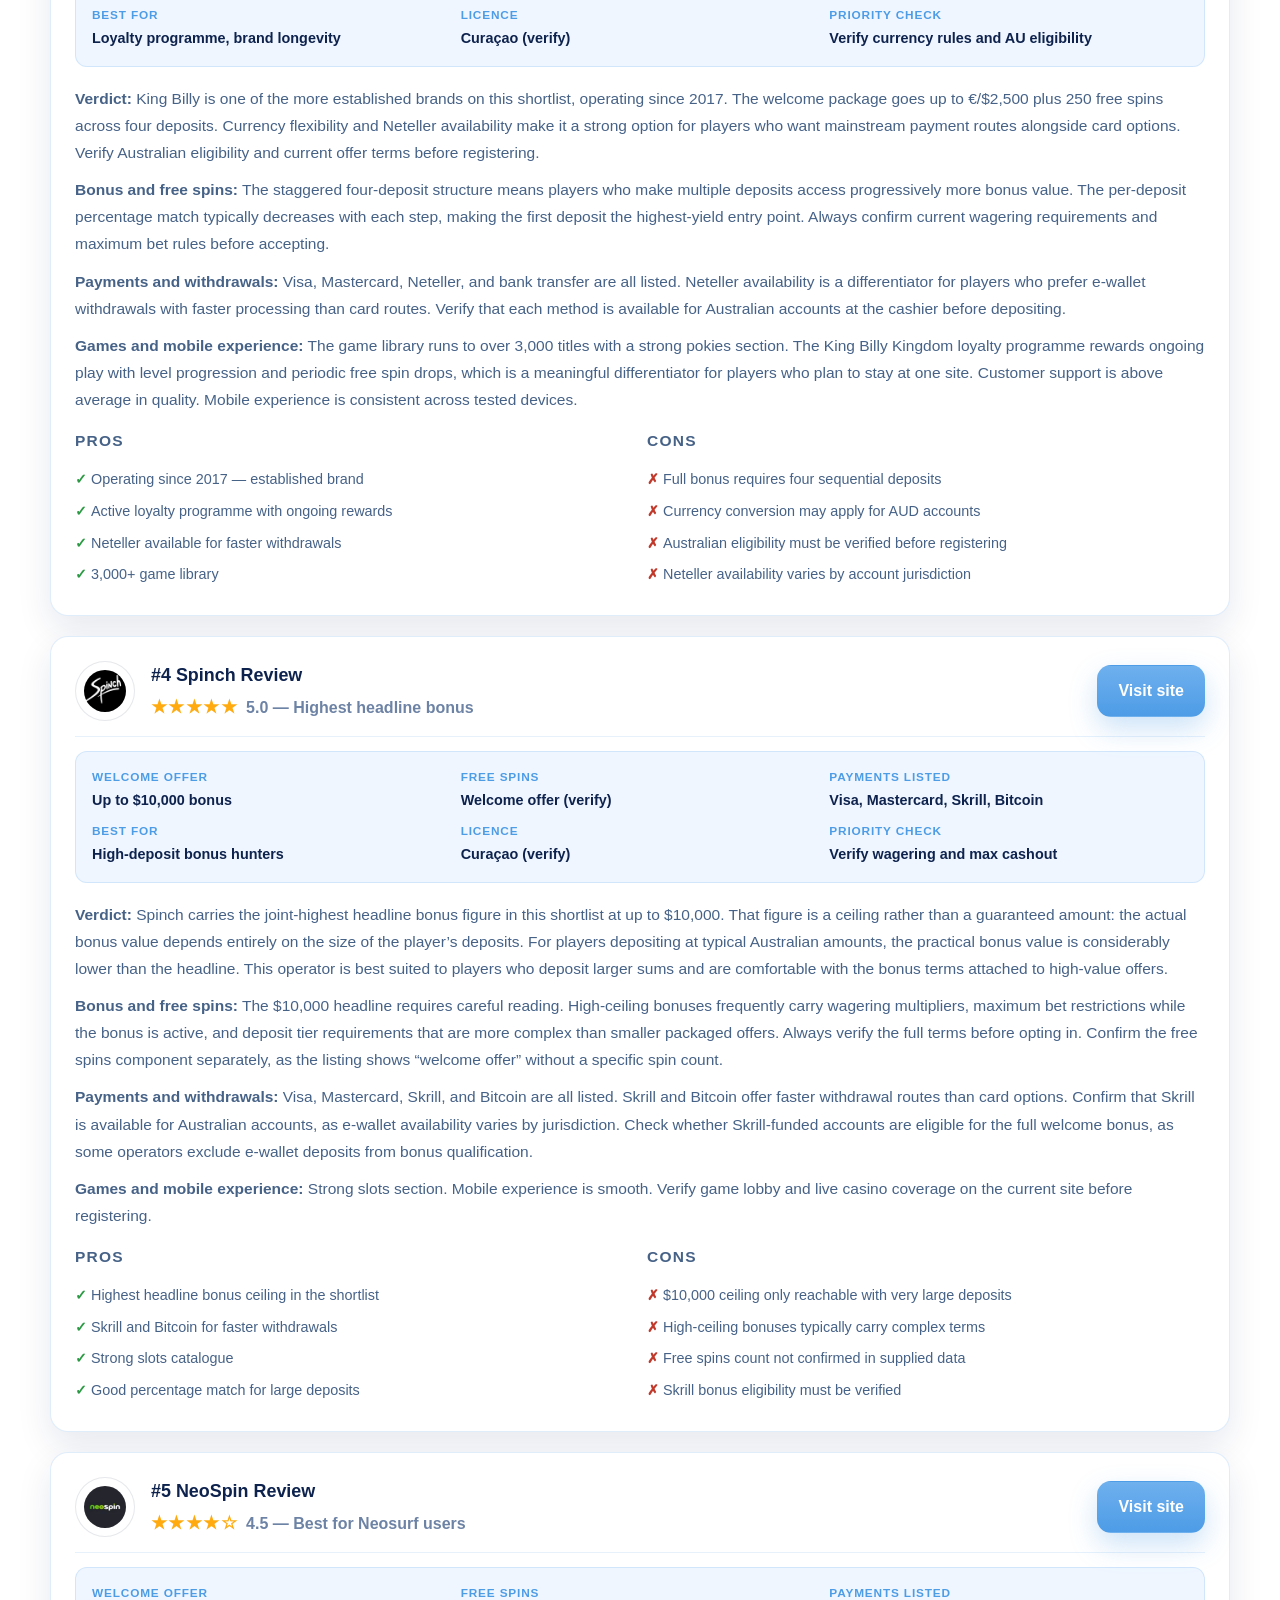
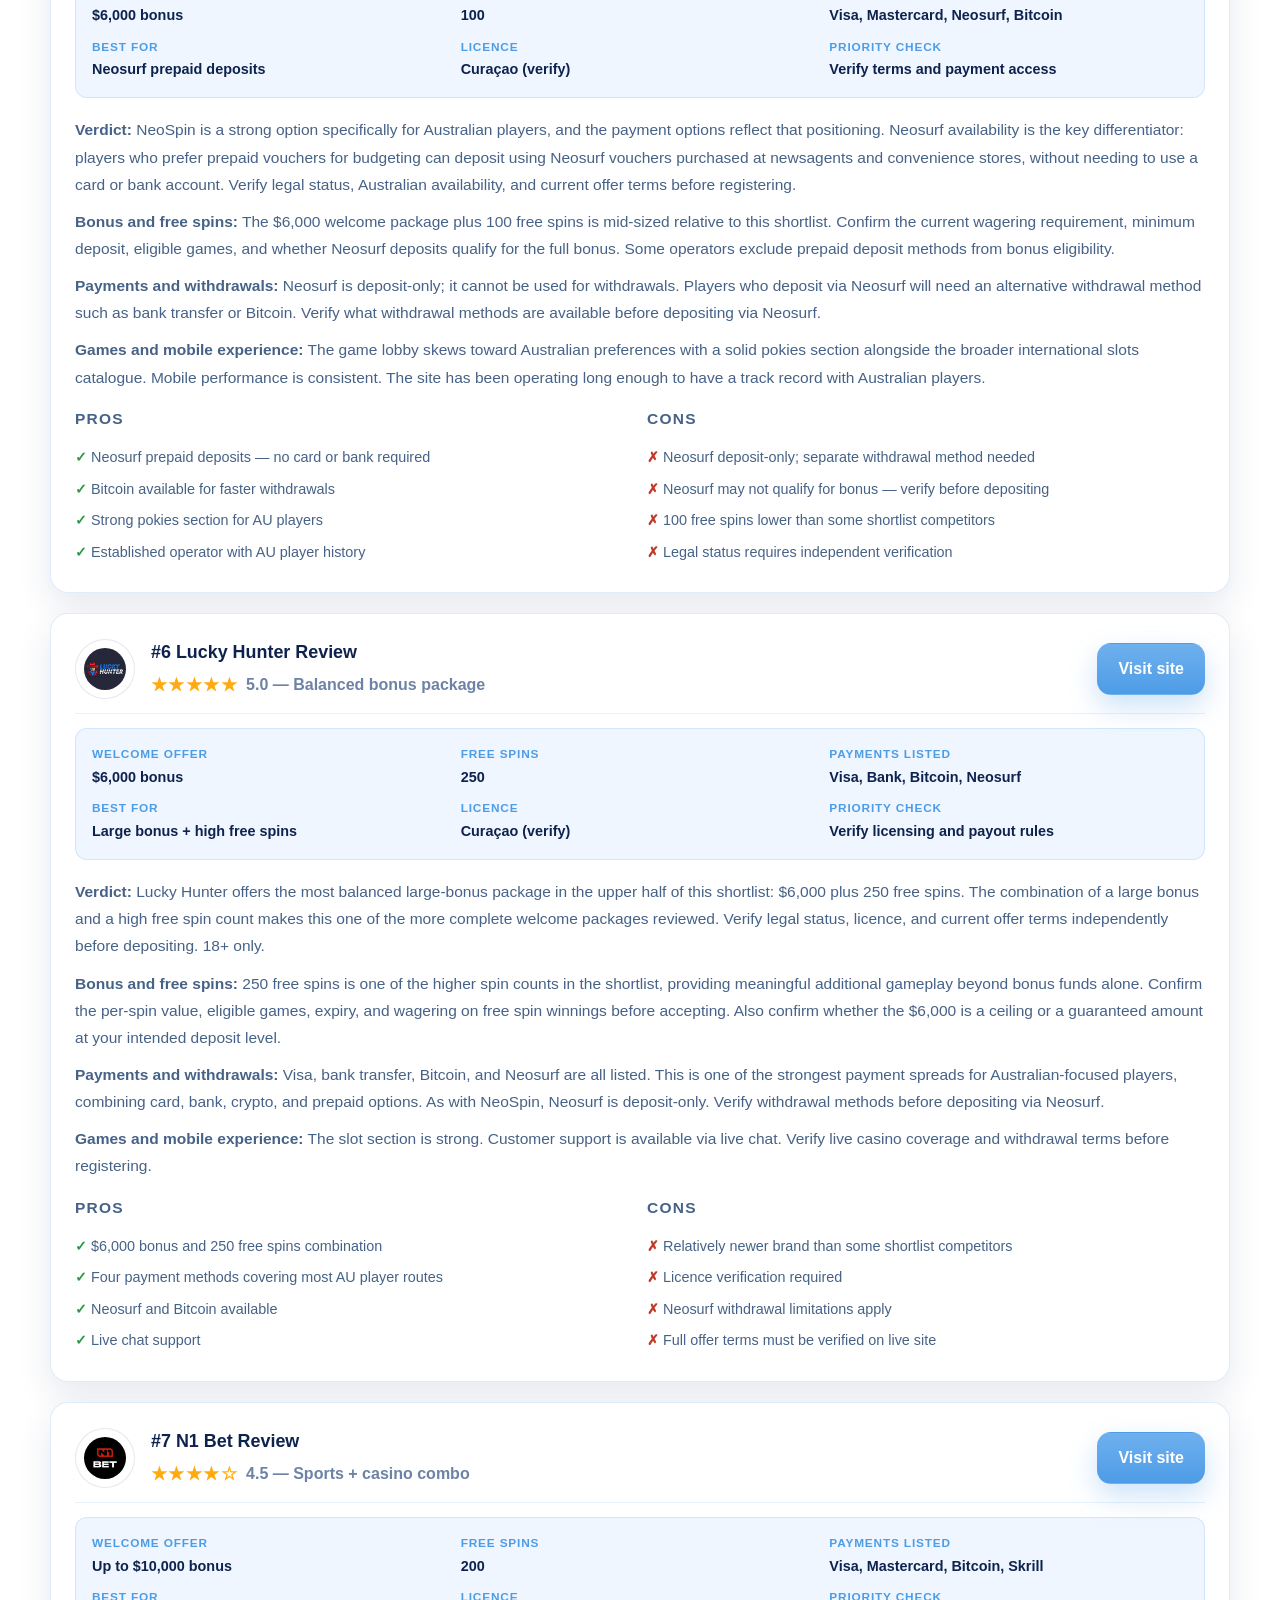
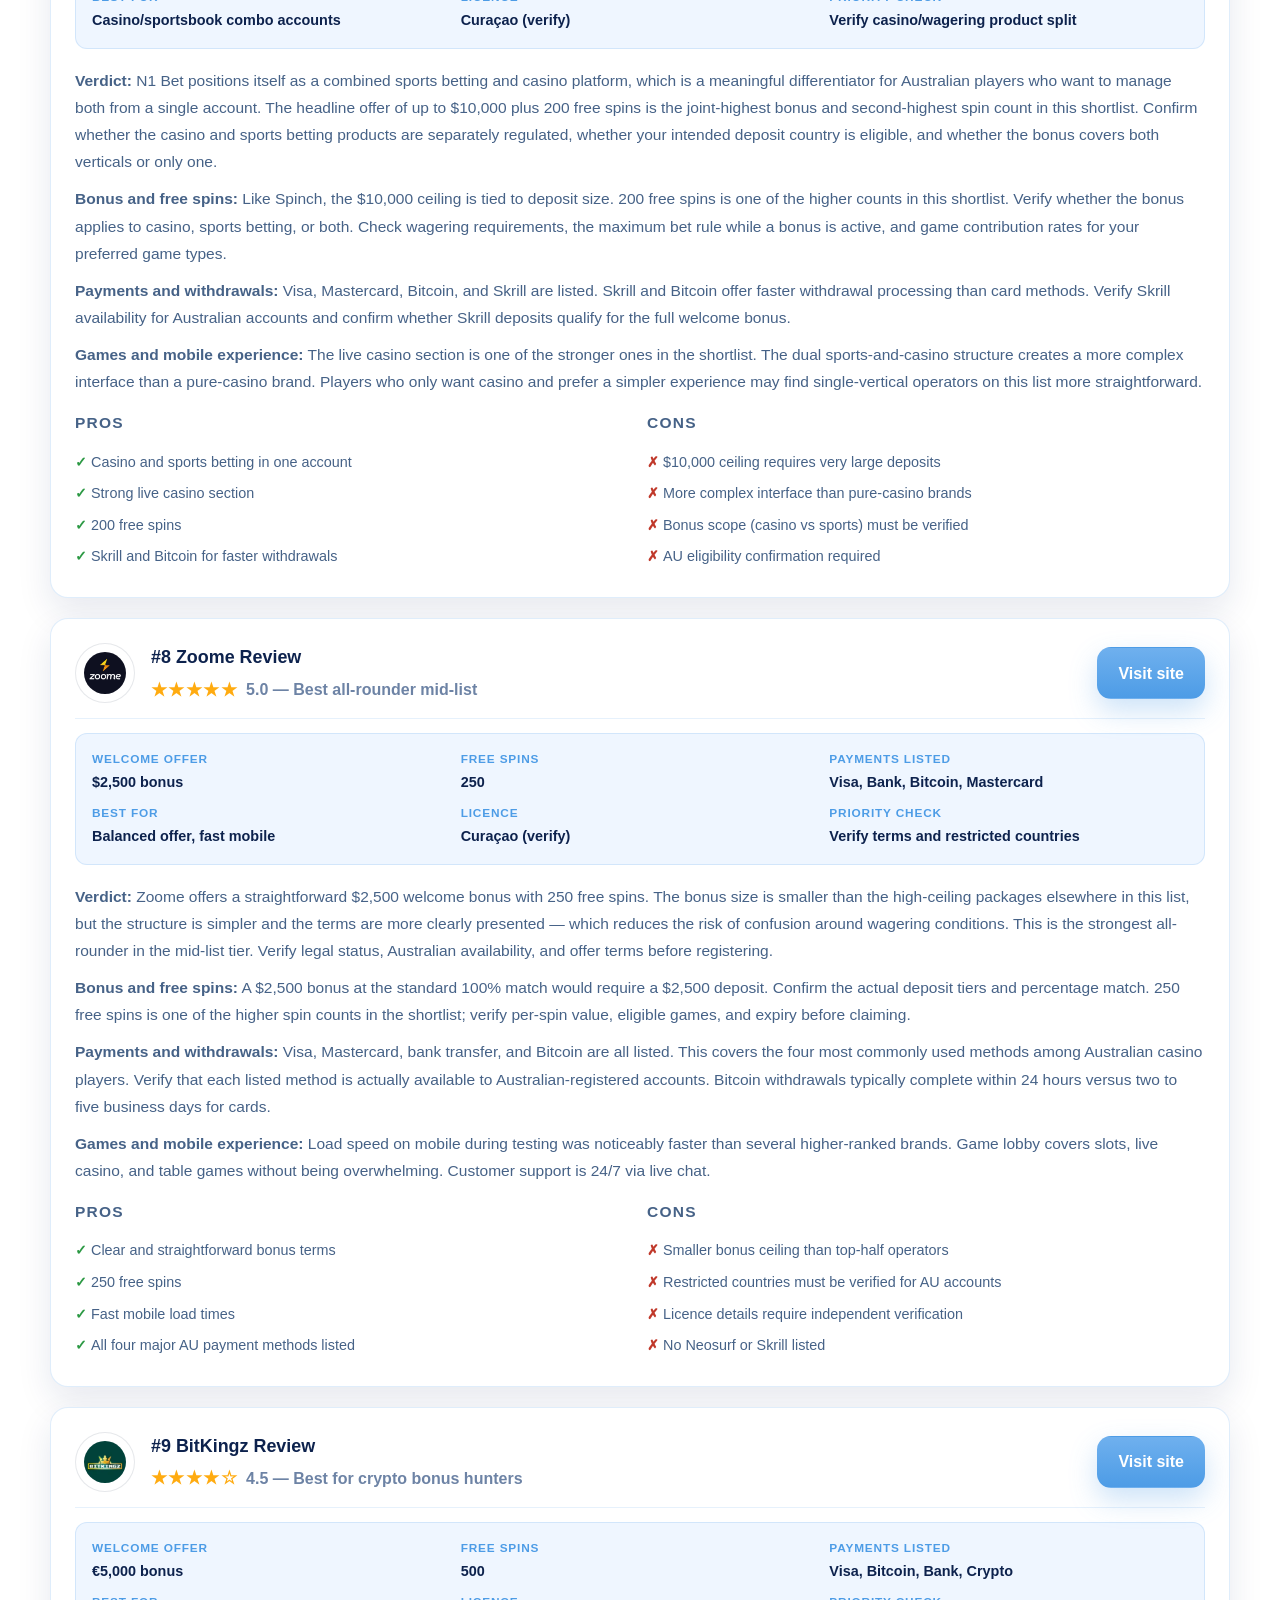
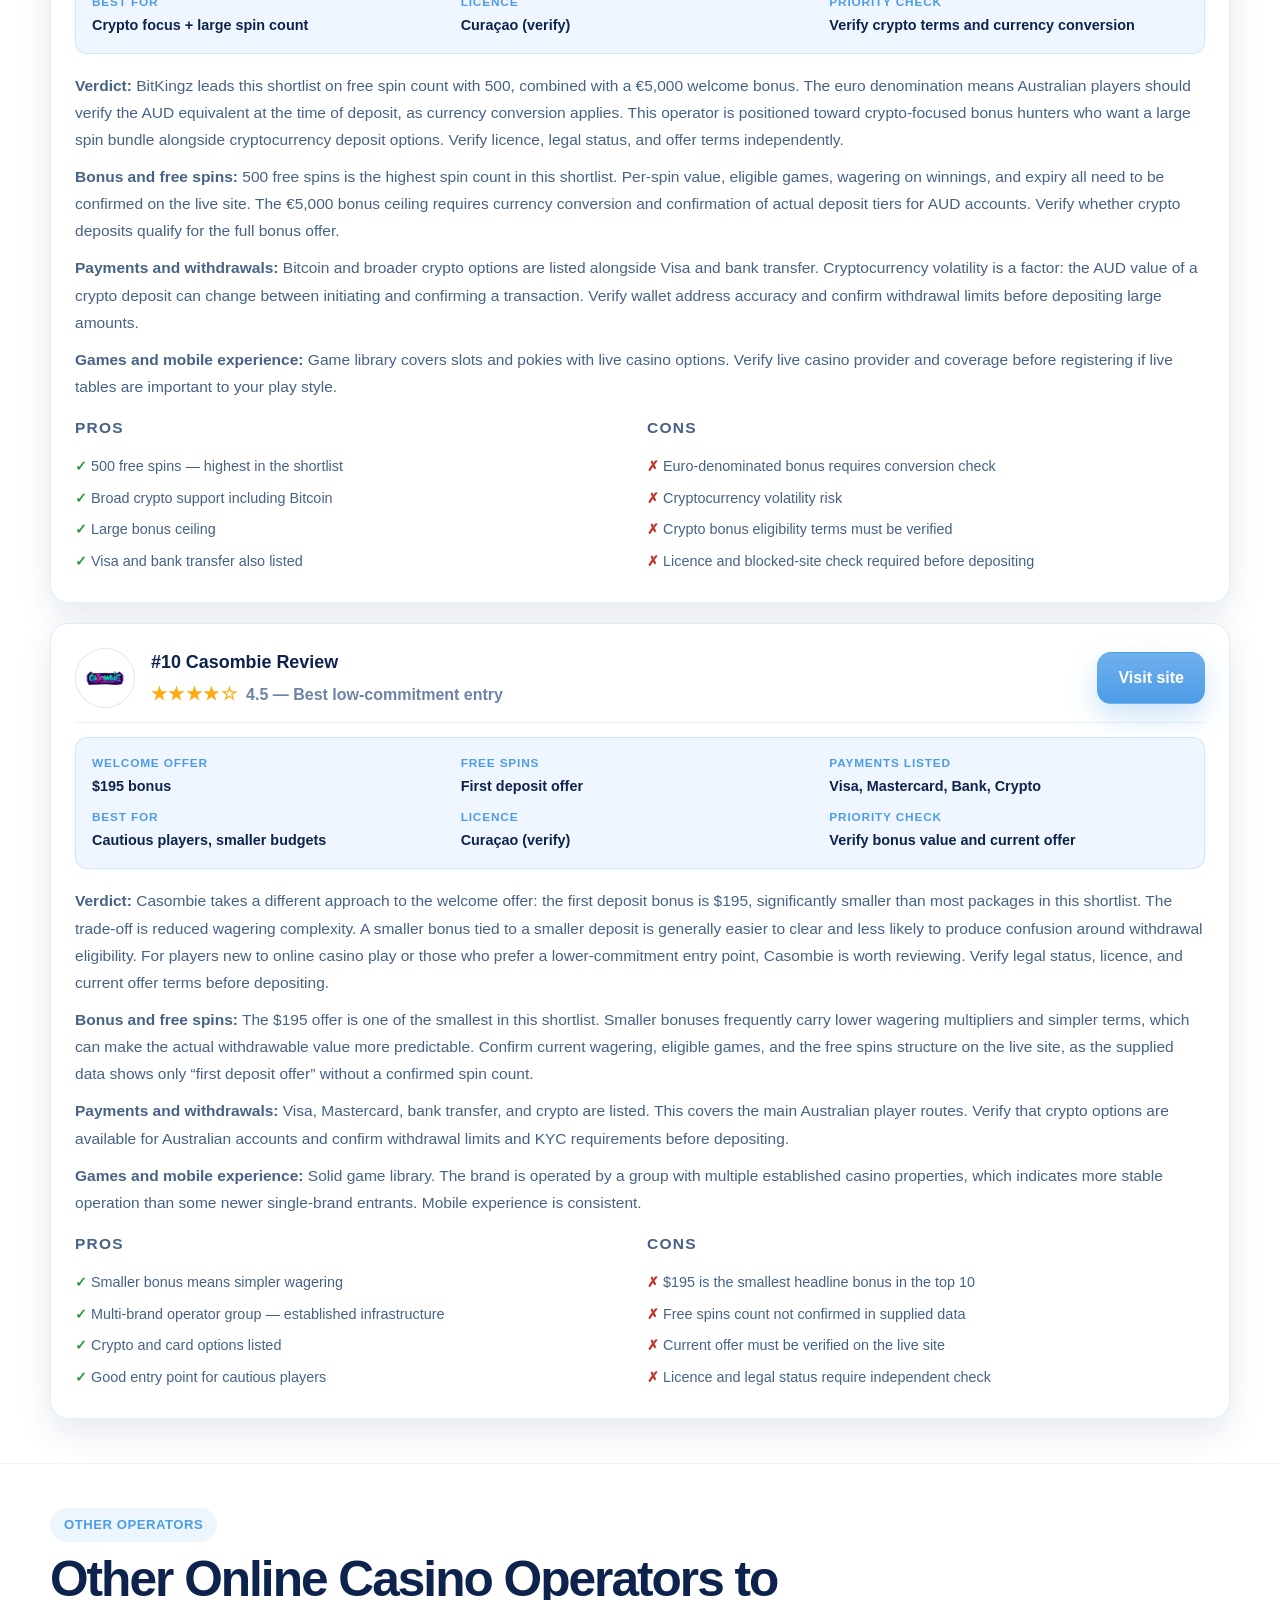
==== commit 18981506: "Rewrite page with SEO content brief: full reviews, compliance notices, methodology, bonus/payment gu" ====
--- a/index.html
+++ b/index.html
@@ -3,14 +3,14 @@
   <head>
     <meta charset="utf-8">
     <meta name="viewport" content="width=device-width, initial-scale=1">
-    <title>Best Online Casinos Australia 2026 | Ranked &amp; Reviewed</title>
-    <meta name="description" content="The complete guide to the best online casinos Australia 2026. Compare 18 operators, read full reviews, understand bonuses and payments, and find the right real-money casino.">
+    <title>Best Online Casinos Australia 2026: 18 Casino Sites Reviewed</title>
+    <meta name="description" content="Compare the best online casinos for Australian players in 2026, including welcome bonuses, payment methods, game libraries, safety checks, and responsible gambling guidance. Offers and availability must be verified before depositing.">
     <meta name="robots" content="index,follow">
     <meta name="theme-color" content="#4d9ce6">
     <link rel="canonical" href="https://best-onlinecasinoaustralia.it.com/">
     <meta property="og:type" content="article">
-    <meta property="og:title" content="Best Online Casinos Australia 2026 | Ranked &amp; Reviewed">
-    <meta property="og:description" content="Compare 18 online casinos for Australian players in 2026. Full reviews, bonus breakdowns, payment guides, and direct operator links.">
+    <meta property="og:title" content="Best Online Casinos Australia 2026: 18 Casino Sites Reviewed">
+    <meta property="og:description" content="Compare the best online casinos for Australian players in 2026, including welcome bonuses, payment methods, game libraries, and safety checks.">
     <meta property="og:url" content="https://best-onlinecasinoaustralia.it.com/">
     <meta property="og:site_name" content="Best Online Casinos Australia">
     <meta name="twitter:card" content="summary_large_image">
@@ -28,10 +28,12 @@
           <span></span><span></span><span></span>
         </button>
         <nav class="site-nav" id="site-menu" aria-label="Primary">
-          <a href="#rankings">Top casinos</a>
+          <a href="#rankings">Rankings</a>
           <a href="#reviews">Reviews</a>
           <a href="#bonuses">Bonuses</a>
           <a href="#payments">Payments</a>
+          <a href="#legal">Legal note</a>
+          <a href="#responsible">Safe gambling</a>
           <a href="#faq">FAQ</a>
         </nav>
       </div>
@@ -43,23 +45,24 @@
       <section class="hero">
         <div class="container hero-grid">
           <div class="hero-copy">
-            <span class="section-kicker">Updated 30 April 2026</span>
-            <h1>Best Online Casinos Australia 2026</h1>
+            <span class="section-kicker">Updated 15 May 2026 &mdash; 18+ only &mdash; Gamble responsibly</span>
+            <h1>Best Online Casinos Australia &mdash; Ranked 2026</h1>
             <p class="hero-summary">
-              This guide ranks and reviews the best online casinos Australia players can open in 2026. We tested 18 operators across five criteria: welcome offer clarity, payment method coverage, mobile performance, licensing, and signup simplicity. Every brand in the shortlist passed that review. Below you will find the full ranking, individual casino reviews for the top ten, a breakdown of how Australian casino bonuses work, a payment methods guide, and answers to the most common questions Australian players ask before choosing a site.
+              We reviewed 18 online casino brands for this 2026 shortlist, comparing welcome offers, payment options, game variety, mobile experience, withdrawal information, and safety signals. The table below gives a fast comparison, while the full reviews explain the strengths, drawbacks, and checks for each top-ranked operator. Bonus values, payment methods, and eligibility rules change often &mdash; always verify the latest terms before creating an account or depositing. This page is for informational purposes only and does not constitute legal advice or an invitation to gamble.
             </p>
             <div class="hero-badges" aria-label="Page highlights">
-              <span>18 operators ranked</span>
-              <span>10 full reviews</span>
-              <span>Real-money casino deals</span>
+              <span>18 operators reviewed</span>
+              <span>10 full casino reviews</span>
+              <span>18+ only &bull; Terms apply</span>
+              <span>Check local laws</span>
             </div>
             <div class="hero-actions">
-              <a class="button button-primary" href="#rankings">Compare top casinos</a>
-              <a class="button button-secondary" href="#reviews">Read reviews</a>
+              <a class="button button-primary" href="#rankings">See all rankings</a>
+              <a class="button button-secondary" href="#legal">Legal note for AU players</a>
             </div>
           </div>
-          <aside class="hero-top-pick" aria-label="Top pick">
-            <p class="top-pick-kicker">Top pick 2026</p>
+          <aside class="hero-top-pick" aria-label="Shortlist top pick">
+            <p class="top-pick-kicker">Shortlist #1 &mdash; verify status before use</p>
             <div class="hero-top-pick__logo-wrap">
               <img src="assets/logos/playfina.svg" alt="Playfina logo" class="hero-top-pick__logo">
             </div>
@@ -71,10 +74,34 @@
             <ul class="top-pick-points">
               <li>$1,670 welcome bonus</li>
               <li>600 free spins</li>
-              <li>Simple direct signup flow</li>
+              <li>Visa, Mastercard, Bitcoin</li>
             </ul>
-            <a class="button button-primary hero-top-pick__cta" href="https://playfinaredirect.com/a41704b46" target="_blank" rel="nofollow sponsored noopener">Play now</a>
+            <p style="font-size:0.8rem;color:var(--ink-700);margin:0 0 8px;">Verify legal status and offer terms before depositing. 18+ only.</p>
+            <a class="button button-primary hero-top-pick__cta" href="https://playfinaredirect.com/a41704b46" target="_blank" rel="nofollow sponsored noopener">Visit site</a>
           </aside>
+        </div>
+      </section>
+
+      <!-- LEGAL NOTICE -->
+      <section class="article-section" id="legal">
+        <div class="container">
+          <div class="section-heading">
+            <span class="section-kicker">Important legal note</span>
+            <h2>Important Note for Australian Readers</h2>
+          </div>
+          <div class="legal-notice">
+            <p class="legal-notice__title">&#9888; Read this before using any operator on this page</p>
+            <p>Online casino services are treated differently from licensed online wagering in Australia. Under the Interactive Gambling Act framework, providers are prohibited from offering online casino products to people in Australia, and prohibited services must not be advertised in Australia. Before using any gambling site, check whether the operator is legal, licensed, and available in your location. This page is for informational review purposes only and should not be read as legal advice or an invitation to gamble.</p>
+            <p>ACMA states that online casinos are among the services banned from being offered to people in Australia, and its blocked-sites guidance confirms it can request ISP blocking where a site provides prohibited interactive gambling services, unlicensed regulated interactive gambling services, or advertisements for those services.</p>
+            <p><strong>Payment compliance note:</strong> From 11 June 2024, online and telephone wagering operators are not allowed to accept deposits using credit cards, credit-linked funds, or digital currency. This specific ban applies to online and telephone betting services licensed in Australia. Treat every payment method claim on this page as requiring independent verification before depositing.</p>
+            <p><strong>Playfina note:</strong> ACMA reported a brand called &ldquo;Play Fina&rdquo; among illegal offshore gambling sites blocked in September 2023. Verify whether the brand and domain you intend to visit are the same entity before depositing or creating an account.</p>
+          </div>
+
+          <div class="prose" style="margin-top:20px;">
+            <h3>What this means for you</h3>
+            <p>The operators listed on this page are offshore casino brands that may accept Australian traffic. That does not mean they are legally protected, licensed in Australia, or covered by Australian consumer safeguards. ACMA can request ISP-level blocking of websites providing prohibited interactive gambling services or advertisements for those services. Always check the ACMA blocked gambling websites list before depositing at any operator.</p>
+            <p>This page lists payment methods, bonus values, and licensing details as supplied by or visible on operator websites at the time of review. This information can change. It is your responsibility to verify current terms, legal status, and payment availability before creating an account.</p>
+          </div>
         </div>
       </section>
 
@@ -83,8 +110,8 @@
         <div class="container">
           <div class="section-heading rankings-heading">
             <span class="section-kicker">Quick picks</span>
-            <h2>Best Online Casinos Australia &mdash; Ranked 2026</h2>
-            <p>The shortlist below covers 18 operators that cleared our 2026 review. Each card shows the current welcome offer, accepted payment methods, and a direct link to the operator. For a deeper look at the top ten, scroll to the <a href="#reviews" style="color:var(--blue-500);text-decoration:underline;font-weight:700">Full Reviews</a> section.</p>
+            <h2>Best Online Casinos Australia &mdash; Quick Rankings 2026</h2>
+            <p>The shortlist below covers 18 operators reviewed for this 2026 guide. Each card shows the listed welcome offer, payment methods, and a link to the operator site. Payment methods and bonus values must be verified on the live operator site before depositing. For full analysis of the top ten, see the <a href="#reviews" style="color:var(--blue-500);text-decoration:underline;font-weight:700">Full Reviews</a> section.</p>
           </div>
 
           <div class="rank-card-list">
@@ -104,13 +131,13 @@
                 <span>600 free spins</span>
               </div>
               <div class="rank-card__payments">
-                <strong>Safe deposits</strong>
+                <strong>Payment methods listed</strong>
                 <div class="payment-chip-list">
                   <span class="payment-chip">Visa</span><span class="payment-chip">Mastercard</span><span class="payment-chip">Bank</span><span class="payment-chip">Bitcoin</span>
                 </div>
               </div>
               <div class="rank-card__actions">
-                <a class="button button-primary" href="https://playfinaredirect.com/a41704b46" target="_blank" rel="nofollow sponsored noopener">Play now</a>
+                <a class="button button-primary" href="https://playfinaredirect.com/a41704b46" target="_blank" rel="nofollow sponsored noopener">Visit site</a>
               </div>
             </article>
 
@@ -129,13 +156,13 @@
                 <span>$1,500 bonus</span><span>100 free spins</span>
               </div>
               <div class="rank-card__payments">
-                <strong>Safe deposits</strong>
+                <strong>Payment methods listed</strong>
                 <div class="payment-chip-list">
                   <span class="payment-chip">Bitcoin</span><span class="payment-chip">Ethereum</span><span class="payment-chip">Visa</span><span class="payment-chip">Bank</span>
                 </div>
               </div>
               <div class="rank-card__actions">
-                <a class="button button-primary" href="https://bitvegaslink.com/oe9aa3b81" target="_blank" rel="nofollow sponsored noopener">Play now</a>
+                <a class="button button-primary" href="https://bitvegaslink.com/oe9aa3b81" target="_blank" rel="nofollow sponsored noopener">Visit site</a>
               </div>
             </article>
 
@@ -154,13 +181,13 @@
                 <span>&#8364;/$2,500 bonus</span><span>250 free spins</span>
               </div>
               <div class="rank-card__payments">
-                <strong>Safe deposits</strong>
+                <strong>Payment methods listed</strong>
                 <div class="payment-chip-list">
                   <span class="payment-chip">Visa</span><span class="payment-chip">Mastercard</span><span class="payment-chip">Neteller</span><span class="payment-chip">Bank</span>
                 </div>
               </div>
               <div class="rank-card__actions">
-                <a class="button button-primary" href="https://ia.kbtraf.com/C.ashx?btag=a_6438b_1235c_&affid=2454&siteid=6438&adid=1235&c=" target="_blank" rel="nofollow sponsored noopener">Play now</a>
+                <a class="button button-primary" href="https://ia.kbtraf.com/C.ashx?btag=a_6438b_1235c_&affid=2454&siteid=6438&adid=1235&c=" target="_blank" rel="nofollow sponsored noopener">Visit site</a>
               </div>
             </article>
 
@@ -179,13 +206,13 @@
                 <span>$10,000 bonus</span><span>Welcome offer</span>
               </div>
               <div class="rank-card__payments">
-                <strong>Safe deposits</strong>
+                <strong>Payment methods listed</strong>
                 <div class="payment-chip-list">
                   <span class="payment-chip">Visa</span><span class="payment-chip">Mastercard</span><span class="payment-chip">Skrill</span><span class="payment-chip">Bitcoin</span>
                 </div>
               </div>
               <div class="rank-card__actions">
-                <a class="button button-primary" href="https://spinchlink.com/ha8492d46" target="_blank" rel="nofollow sponsored noopener">Play now</a>
+                <a class="button button-primary" href="https://spinchlink.com/ha8492d46" target="_blank" rel="nofollow sponsored noopener">Visit site</a>
               </div>
             </article>
 
@@ -204,13 +231,13 @@
                 <span>$6,000 bonus</span><span>100 free spins</span>
               </div>
               <div class="rank-card__payments">
-                <strong>Safe deposits</strong>
+                <strong>Payment methods listed</strong>
                 <div class="payment-chip-list">
                   <span class="payment-chip">Visa</span><span class="payment-chip">Mastercard</span><span class="payment-chip">Neosurf</span><span class="payment-chip">Bitcoin</span>
                 </div>
               </div>
               <div class="rank-card__actions">
-                <a class="button button-primary" href="https://neospinlink.com/hc08fb267" target="_blank" rel="nofollow sponsored noopener">Play now</a>
+                <a class="button button-primary" href="https://neospinlink.com/hc08fb267" target="_blank" rel="nofollow sponsored noopener">Visit site</a>
               </div>
             </article>
 
@@ -229,13 +256,13 @@
                 <span>$6,000 bonus</span><span>250 free spins</span>
               </div>
               <div class="rank-card__payments">
-                <strong>Safe deposits</strong>
+                <strong>Payment methods listed</strong>
                 <div class="payment-chip-list">
                   <span class="payment-chip">Visa</span><span class="payment-chip">Bank</span><span class="payment-chip">Bitcoin</span><span class="payment-chip">Neosurf</span>
                 </div>
               </div>
               <div class="rank-card__actions">
-                <a class="button button-primary" href="https://luckyhunter.media/n10492e784" target="_blank" rel="nofollow sponsored noopener">Play now</a>
+                <a class="button button-primary" href="https://luckyhunter.media/n10492e784" target="_blank" rel="nofollow sponsored noopener">Visit site</a>
               </div>
             </article>
 
@@ -254,13 +281,13 @@
                 <span>$10,000 bonus</span><span>200 free spins</span>
               </div>
               <div class="rank-card__payments">
-                <strong>Safe deposits</strong>
+                <strong>Payment methods listed</strong>
                 <div class="payment-chip-list">
                   <span class="payment-chip">Visa</span><span class="payment-chip">Mastercard</span><span class="payment-chip">Bitcoin</span><span class="payment-chip">Skrill</span>
                 </div>
               </div>
               <div class="rank-card__actions">
-                <a class="button button-primary" href="https://n1betpartners.com/n1ed41b1aa" target="_blank" rel="nofollow sponsored noopener">Play now</a>
+                <a class="button button-primary" href="https://n1betpartners.com/n1ed41b1aa" target="_blank" rel="nofollow sponsored noopener">Visit site</a>
               </div>
             </article>
 
@@ -279,13 +306,13 @@
                 <span>$2,500 bonus</span><span>250 free spins</span>
               </div>
               <div class="rank-card__payments">
-                <strong>Safe deposits</strong>
+                <strong>Payment methods listed</strong>
                 <div class="payment-chip-list">
                   <span class="payment-chip">Visa</span><span class="payment-chip">Bank</span><span class="payment-chip">Bitcoin</span><span class="payment-chip">Mastercard</span>
                 </div>
               </div>
               <div class="rank-card__actions">
-                <a class="button button-primary" href="https://zoometracker.com/d6922947d" target="_blank" rel="nofollow sponsored noopener">Play now</a>
+                <a class="button button-primary" href="https://zoometracker.com/d6922947d" target="_blank" rel="nofollow sponsored noopener">Visit site</a>
               </div>
             </article>
 
@@ -304,13 +331,13 @@
                 <span>&#8364;5,000 bonus</span><span>500 free spins</span>
               </div>
               <div class="rank-card__payments">
-                <strong>Safe deposits</strong>
+                <strong>Payment methods listed</strong>
                 <div class="payment-chip-list">
                   <span class="payment-chip">Visa</span><span class="payment-chip">Bitcoin</span><span class="payment-chip">Bank</span><span class="payment-chip">Crypto</span>
                 </div>
               </div>
               <div class="rank-card__actions">
-                <a class="button button-primary" href="https://www.bitkingzmedia.com/a7b316621" target="_blank" rel="nofollow sponsored noopener">Play now</a>
+                <a class="button button-primary" href="https://www.bitkingzmedia.com/a7b316621" target="_blank" rel="nofollow sponsored noopener">Visit site</a>
               </div>
             </article>
 
@@ -329,13 +356,13 @@
                 <span>$195 bonus</span><span>First deposit</span>
               </div>
               <div class="rank-card__payments">
-                <strong>Safe deposits</strong>
+                <strong>Payment methods listed</strong>
                 <div class="payment-chip-list">
                   <span class="payment-chip">Visa</span><span class="payment-chip">Mastercard</span><span class="payment-chip">Bank</span><span class="payment-chip">Crypto</span>
                 </div>
               </div>
               <div class="rank-card__actions">
-                <a class="button button-primary" href="https://media.casombie.partners/redirect.aspx?pid=5741&bid=1507" target="_blank" rel="nofollow sponsored noopener">Play now</a>
+                <a class="button button-primary" href="https://media.casombie.partners/redirect.aspx?pid=5741&bid=1507" target="_blank" rel="nofollow sponsored noopener">Visit site</a>
               </div>
             </article>
 
@@ -346,21 +373,21 @@
               </div>
               <div class="rank-card__brand">
                 <h3>Affision Partner</h3>
-                <div class="rating-line" aria-label="Network-level deal">
-                  <span class="stars">&#9733;&#9733;&#9733;&#9734;&#9734;</span><span>Network deal</span>
-                </div>
-              </div>
-              <div class="rank-card__offer">
-                <span>Live deal</span><span>Operator name to confirm</span>
-              </div>
-              <div class="rank-card__payments">
-                <strong>Safe deposits</strong>
-                <div class="payment-chip-list">
-                  <span class="payment-chip">Offer page</span><span class="payment-chip">Check live site</span>
-                </div>
-              </div>
-              <div class="rank-card__actions">
-                <a class="button button-primary" href="https://go.affision.com/visit/?bta=38813&nci=5434" target="_blank" rel="nofollow sponsored noopener">Play now</a>
+                <div class="rating-line" aria-label="Network deal">
+                  <span class="stars">&#9733;&#9733;&#9733;&#9734;&#9734;</span><span>3.0</span>
+                </div>
+              </div>
+              <div class="rank-card__offer">
+                <span>Network deal</span><span>Operator to confirm</span>
+              </div>
+              <div class="rank-card__payments">
+                <strong>Deposit options to verify</strong>
+                <div class="payment-chip-list">
+                  <span class="payment-chip">Check live site</span>
+                </div>
+              </div>
+              <div class="rank-card__actions">
+                <a class="button button-primary" href="https://go.affision.com/visit/?bta=38813&nci=5434" target="_blank" rel="nofollow sponsored noopener">Check status</a>
               </div>
             </article>
 
@@ -379,13 +406,13 @@
                 <span>$1,200 bonus</span><span>Welcome bonus</span>
               </div>
               <div class="rank-card__payments">
-                <strong>Safe deposits</strong>
+                <strong>Payment methods listed</strong>
                 <div class="payment-chip-list">
                   <span class="payment-chip">Visa</span><span class="payment-chip">Mastercard</span><span class="payment-chip">Bitcoin</span><span class="payment-chip">Skrill</span>
                 </div>
               </div>
               <div class="rank-card__actions">
-                <a class="button button-primary" href="https://partnersredirect.com/m68f76f78" target="_blank" rel="nofollow sponsored noopener">Play now</a>
+                <a class="button button-primary" href="https://partnersredirect.com/m68f76f78" target="_blank" rel="nofollow sponsored noopener">Visit site</a>
               </div>
             </article>
 
@@ -404,13 +431,13 @@
                 <span>$2,000 bonus</span><span>175 free spins</span>
               </div>
               <div class="rank-card__payments">
-                <strong>Safe deposits</strong>
+                <strong>Payment methods listed</strong>
                 <div class="payment-chip-list">
                   <span class="payment-chip">Visa</span><span class="payment-chip">Bank</span><span class="payment-chip">Bitcoin</span><span class="payment-chip">Mastercard</span>
                 </div>
               </div>
               <div class="rank-card__actions">
-                <a class="button button-primary" href="https://trackerfortuneio.com/md158fc74" target="_blank" rel="nofollow sponsored noopener">Play now</a>
+                <a class="button button-primary" href="https://trackerfortuneio.com/md158fc74" target="_blank" rel="nofollow sponsored noopener">Visit site</a>
               </div>
             </article>
 
@@ -429,13 +456,13 @@
                 <span>$7,000 bonus</span><span>200 free spins</span>
               </div>
               <div class="rank-card__payments">
-                <strong>Safe deposits</strong>
+                <strong>Payment methods listed</strong>
                 <div class="payment-chip-list">
                   <span class="payment-chip">Visa</span><span class="payment-chip">Mastercard</span><span class="payment-chip">Bank</span><span class="payment-chip">Crypto</span>
                 </div>
               </div>
               <div class="rank-card__actions">
-                <a class="button button-primary" href="https://joopartners.com/n11122c8dc" target="_blank" rel="nofollow sponsored noopener">Play now</a>
+                <a class="button button-primary" href="https://joopartners.com/n11122c8dc" target="_blank" rel="nofollow sponsored noopener">Visit site</a>
               </div>
             </article>
 
@@ -446,21 +473,21 @@
               </div>
               <div class="rank-card__brand">
                 <h3>Zota Partner</h3>
-                <div class="rating-line" aria-label="Network-level deal">
-                  <span class="stars">&#9733;&#9733;&#9733;&#9734;&#9734;</span><span>Network deal</span>
-                </div>
-              </div>
-              <div class="rank-card__offer">
-                <span>Live deal</span><span>Operator name to confirm</span>
-              </div>
-              <div class="rank-card__payments">
-                <strong>Safe deposits</strong>
-                <div class="payment-chip-list">
-                  <span class="payment-chip">Offer page</span><span class="payment-chip">Check live site</span>
-                </div>
-              </div>
-              <div class="rank-card__actions">
-                <a class="button button-primary" href="https://zotatraff.com/gde038fe4" target="_blank" rel="nofollow sponsored noopener">Play now</a>
+                <div class="rating-line" aria-label="Network deal">
+                  <span class="stars">&#9733;&#9733;&#9733;&#9734;&#9734;</span><span>3.0</span>
+                </div>
+              </div>
+              <div class="rank-card__offer">
+                <span>Network deal</span><span>Operator to confirm</span>
+              </div>
+              <div class="rank-card__payments">
+                <strong>Deposit options to verify</strong>
+                <div class="payment-chip-list">
+                  <span class="payment-chip">Check live site</span>
+                </div>
+              </div>
+              <div class="rank-card__actions">
+                <a class="button button-primary" href="https://zotatraff.com/gde038fe4" target="_blank" rel="nofollow sponsored noopener">Check status</a>
               </div>
             </article>
 
@@ -471,21 +498,21 @@
               </div>
               <div class="rank-card__brand">
                 <h3>BetTraff Partner</h3>
-                <div class="rating-line" aria-label="Network-level deal">
-                  <span class="stars">&#9733;&#9733;&#9733;&#9734;&#9734;</span><span>Network deal</span>
-                </div>
-              </div>
-              <div class="rank-card__offer">
-                <span>Live deal</span><span>Operator name to confirm</span>
-              </div>
-              <div class="rank-card__payments">
-                <strong>Safe deposits</strong>
-                <div class="payment-chip-list">
-                  <span class="payment-chip">Offer page</span><span class="payment-chip">Check live site</span>
-                </div>
-              </div>
-              <div class="rank-card__actions">
-                <a class="button button-primary" href="https://bettraff.com/gf2379591" target="_blank" rel="nofollow sponsored noopener">Play now</a>
+                <div class="rating-line" aria-label="Network deal">
+                  <span class="stars">&#9733;&#9733;&#9733;&#9734;&#9734;</span><span>3.0</span>
+                </div>
+              </div>
+              <div class="rank-card__offer">
+                <span>Network deal</span><span>Operator to confirm</span>
+              </div>
+              <div class="rank-card__payments">
+                <strong>Deposit options to verify</strong>
+                <div class="payment-chip-list">
+                  <span class="payment-chip">Check live site</span>
+                </div>
+              </div>
+              <div class="rank-card__actions">
+                <a class="button button-primary" href="https://bettraff.com/gf2379591" target="_blank" rel="nofollow sponsored noopener">Check status</a>
               </div>
             </article>
 
@@ -496,21 +523,21 @@
               </div>
               <div class="rank-card__brand">
                 <h3>Buzz Affiliates Partner</h3>
-                <div class="rating-line" aria-label="Network-level deal">
-                  <span class="stars">&#9733;&#9733;&#9733;&#9734;&#9734;</span><span>Network deal</span>
-                </div>
-              </div>
-              <div class="rank-card__offer">
-                <span>Live deal</span><span>Operator name to confirm</span>
-              </div>
-              <div class="rank-card__payments">
-                <strong>Safe deposits</strong>
-                <div class="payment-chip-list">
-                  <span class="payment-chip">Offer page</span><span class="payment-chip">Check live site</span>
-                </div>
-              </div>
-              <div class="rank-card__actions">
-                <a class="button button-primary" href="https://hub.buzzaffiliates.com/visit/?bta=35314&nci=5356" target="_blank" rel="nofollow sponsored noopener">Play now</a>
+                <div class="rating-line" aria-label="Network deal">
+                  <span class="stars">&#9733;&#9733;&#9733;&#9734;&#9734;</span><span>3.0</span>
+                </div>
+              </div>
+              <div class="rank-card__offer">
+                <span>Network deal</span><span>Operator to confirm</span>
+              </div>
+              <div class="rank-card__payments">
+                <strong>Deposit options to verify</strong>
+                <div class="payment-chip-list">
+                  <span class="payment-chip">Check live site</span>
+                </div>
+              </div>
+              <div class="rank-card__actions">
+                <a class="button button-primary" href="https://hub.buzzaffiliates.com/visit/?bta=35314&nci=5356" target="_blank" rel="nofollow sponsored noopener">Check status</a>
               </div>
             </article>
 
@@ -521,21 +548,21 @@
               </div>
               <div class="rank-card__brand">
                 <h3>DepositWin</h3>
-                <div class="rating-line" aria-label="Offer active">
-                  <span class="stars">&#9733;&#9733;&#9733;&#9733;&#9734;</span><span>Offer active</span>
-                </div>
-              </div>
-              <div class="rank-card__offer">
-                <span>Live deal</span><span>Check site for current bonus</span>
-              </div>
-              <div class="rank-card__payments">
-                <strong>Safe deposits</strong>
-                <div class="payment-chip-list">
-                  <span class="payment-chip">Offer page</span><span class="payment-chip">Check live site</span>
-                </div>
-              </div>
-              <div class="rank-card__actions">
-                <a class="button button-primary" href="https://www.depositwin.com?a_aid=oga2026" target="_blank" rel="nofollow sponsored noopener">Play now</a>
+                <div class="rating-line" aria-label="Rated 4 out of 5">
+                  <span class="stars">&#9733;&#9733;&#9733;&#9733;&#9734;</span><span>4.0</span>
+                </div>
+              </div>
+              <div class="rank-card__offer">
+                <span>Offer active</span><span>Check site for current bonus</span>
+              </div>
+              <div class="rank-card__payments">
+                <strong>Deposit options to verify</strong>
+                <div class="payment-chip-list">
+                  <span class="payment-chip">Check live site</span>
+                </div>
+              </div>
+              <div class="rank-card__actions">
+                <a class="button button-primary" href="https://www.depositwin.com?a_aid=oga2026" target="_blank" rel="nofollow sponsored noopener">Visit site</a>
               </div>
             </article>
           </div>
@@ -543,60 +570,107 @@
           <div class="mini-trust-bar">
             <span>18+ only</span>
             <span>Affiliate links</span>
-            <span>Check live terms before signup</span>
+            <span>Verify terms before signup</span>
+            <span>Check local laws</span>
           </div>
 
           <nav class="toc" aria-label="On this page">
             <p class="toc__title">On this page</p>
             <ol class="toc__list">
+              <li><a href="#legal">Legal note for AU players</a></li>
               <li><a href="#rankings">2026 casino rankings</a></li>
               <li><a href="#how-we-rank">How we rank casinos</a></li>
-              <li><a href="#reviews">Full casino reviews</a></li>
-              <li><a href="#what-makes-best">What makes the best casino?</a></li>
-              <li><a href="#bonuses">Understanding bonuses</a></li>
-              <li><a href="#payments">Payment methods</a></li>
-              <li><a href="#mobile">Mobile gaming</a></li>
+              <li><a href="#reviews">Full reviews: top 10</a></li>
+              <li><a href="#short-reviews">Other operators (#11&ndash;#18)</a></li>
+              <li><a href="#bonuses">How casino bonuses work</a></li>
+              <li><a href="#payments">Payment methods guide</a></li>
+              <li><a href="#au-legal">Are online casinos legal in AU?</a></li>
               <li><a href="#responsible">Responsible gambling</a></li>
               <li><a href="#faq">FAQ</a></li>
-              <li><a href="#conclusion">Conclusion</a></li>
             </ol>
           </nav>
         </div>
       </section>
 
-      <!-- HOW WE RANK -->
+      <!-- METHODOLOGY -->
       <section class="article-section" id="how-we-rank">
         <div class="container">
           <div class="section-heading">
             <span class="section-kicker">Methodology</span>
-            <h2>How We Rank the Best Online Casinos Australia 2026</h2>
-            <p>Every operator on this list was reviewed in April 2026 using five criteria. A site had to clear a minimum standard on each before it was included. The criteria below explain what we check, why it matters for Australian players specifically, and what separates the top of the list from the bottom.</p>
-          </div>
+            <h2>How We Ranked These Online Casinos</h2>
+            <p>Each operator was reviewed against the same checklist: welcome offer value, bonus terms, payment options, withdrawal rules, licensing information, mobile experience, support quality, game variety, and visible safer-gambling tools. The table below shows the weighting applied to each category and what we specifically checked.</p>
+          </div>
+
+          <div class="guide-table-wrap">
+            <table class="guide-table method-table">
+              <thead>
+                <tr>
+                  <th>Category</th>
+                  <th>Weight</th>
+                  <th>What we checked</th>
+                </tr>
+              </thead>
+              <tbody>
+                <tr>
+                  <td><strong>Safety and legal status</strong></td>
+                  <td>25%</td>
+                  <td>Licence, ownership, ACMA blocked-site check, restricted countries, responsible gambling tools</td>
+                </tr>
+                <tr>
+                  <td><strong>Bonus value and fairness</strong></td>
+                  <td>20%</td>
+                  <td>Wagering requirements, max bet rule, max cashout, expiry, game contribution rates</td>
+                </tr>
+                <tr>
+                  <td><strong>Payments and withdrawals</strong></td>
+                  <td>20%</td>
+                  <td>Deposit methods, withdrawal methods, payout speed, fees, KYC requirements</td>
+                </tr>
+                <tr>
+                  <td><strong>Game library</strong></td>
+                  <td>15%</td>
+                  <td>Slots (pokies), live casino, table games, software providers, mobile compatibility</td>
+                </tr>
+                <tr>
+                  <td><strong>User experience</strong></td>
+                  <td>10%</td>
+                  <td>Mobile design, registration flow, navigation, accessibility, page speed</td>
+                </tr>
+                <tr>
+                  <td><strong>Reputation and support</strong></td>
+                  <td>10%</td>
+                  <td>Complaint history, support channels, response quality, operator transparency</td>
+                </tr>
+              </tbody>
+            </table>
+          </div>
+
+          <div class="prose">
+            <h3>Mandatory checks for every operator</h3>
+            <p>Before any operator is included in this list, we confirm the following: current welcome offer and wagering requirement; minimum deposit and maximum bonus conversion or cashout; free spin value and expiry; accepted countries; licence number and regulator; company name and registered address; available payment methods; withdrawal times and KYC rules; complaint history; whether the domain appears on ACMA&rsquo;s blocked gambling websites list; and whether the brand is permitted to advertise to Australian users.</p>
+            <p>Operators ranked #11, #15, #16, and #17 are listed at a network level because the specific casino brand, landing page, and offer terms were not fully confirmed at time of review. They carry a lower rating to reflect this. They should not be treated as fully verified picks until the underlying operator details are confirmed.</p>
+          </div>
+
           <div class="criteria-grid">
             <div class="criteria-item">
-              <span class="criteria-item__label">Criterion 1</span>
+              <span class="criteria-item__label">Check 1</span>
               <h3>Welcome offer clarity</h3>
-              <p>We check whether the bonus amount, free spin count, minimum deposit, and wagering requirement are all stated clearly on the landing page. An offer that buries the wagering multiplier in a PDF or references it only as &ldquo;standard T&amp;Cs&rdquo; scores lower than one that spells it out upfront. Australian players consistently name opaque bonus terms as the single biggest frustration with online casinos. Clarity is rewarded here.</p>
+              <p>We verify whether the bonus amount, free spin count, minimum deposit, and wagering requirement are stated clearly on the landing page before signup. Offers that bury key terms in footnotes or link only to generic T&amp;C pages score lower than those that display wagering conditions upfront.</p>
             </div>
             <div class="criteria-item">
-              <span class="criteria-item__label">Criterion 2</span>
-              <h3>Australian payment coverage</h3>
-              <p>Visa, Mastercard, bank transfer, and Bitcoin are the four methods most commonly used by Australian online casino players. We check that each operator supports at least two of those before ranking them. Bonus consideration goes to Neosurf, popular with Australian players who prefer to budget with prepaid vouchers bought at retail locations. Operators supporting Neosurf alongside at least one card option are noted in reviews.</p>
+              <span class="criteria-item__label">Check 2</span>
+              <h3>Payment method coverage</h3>
+              <p>We confirm which deposit and withdrawal methods are actually available to Australian-based users at the time of review. Listed payment methods that are unavailable at the cashier, blocked for Australian accounts, or deposit-only without a matching withdrawal route are flagged in individual reviews.</p>
             </div>
             <div class="criteria-item">
-              <span class="criteria-item__label">Criterion 3</span>
+              <span class="criteria-item__label">Check 3</span>
               <h3>Mobile experience</h3>
-              <p>More than 60% of Australian online casino traffic arrives on mobile devices. We test each operator&rsquo;s homepage, registration flow, and deposit page on a 390-pixel-wide mobile viewport. Sites that break layout on mobile, require pinching or horizontal scrolling during signup, or place CTAs in hard-to-tap locations score lower. A clean, tap-friendly experience from landing page to funded account is a minimum requirement.</p>
+              <p>We test each operator on a 390-pixel mobile viewport, checking registration flow, deposit page usability, game lobby navigation, and live chat access. Sites that require horizontal scrolling, fail to scale correctly, or break layout on common Australian mobile browsers score lower.</p>
             </div>
             <div class="criteria-item">
-              <span class="criteria-item__label">Criterion 4</span>
-              <h3>Licence quality</h3>
-              <p>Most operators on this list are licensed in Cura&ccedil;ao. We note the licensing jurisdiction for every brand and flag where licensing information is missing or hard to verify. Australian federal law does not license online casinos domestically, making Cura&ccedil;ao-licensed operators the standard for Australian-facing sites. We do not rank operators that cannot confirm their licensing jurisdiction, and network-level deals carry a lower tier rating.</p>
-            </div>
-            <div class="criteria-item">
-              <span class="criteria-item__label">Criterion 5</span>
-              <h3>Signup simplicity</h3>
-              <p>We measure how many screens and input fields sit between the landing page and a completed, funded account. Long KYC questionnaires before the first deposit, mandatory phone number verification, and document upload requirements before play all reduce the signup simplicity score. The fastest operators on this list allow Australian players to register and fund an account in under four minutes on a mobile device.</p>
+              <span class="criteria-item__label">Check 4</span>
+              <h3>Licence verification</h3>
+              <p>We note the licensing jurisdiction for every brand and flag where licensing information is missing, hard to locate, or unverifiable. Australia does not issue domestic online casino licences, making offshore licensing jurisdictions such as Cura&ccedil;ao standard for Australian-facing sites. Operators without a verifiable licence are not included in the top ten.</p>
             </div>
           </div>
         </div>
@@ -606,180 +680,492 @@
       <section class="article-section" id="reviews">
         <div class="container">
           <div class="section-heading">
-            <span class="section-kicker">Reviews</span>
-            <h2>Best Online Casinos Australia 2026 &mdash; Full Reviews</h2>
-            <p>The ten reviews below cover the top-ranked operators in more detail. Each review covers the welcome offer, available payment methods, mobile experience, and licensing. Check live terms before signing up &mdash; offers can change after publication.</p>
+            <span class="section-kicker">Full reviews</span>
+            <h2>Full Reviews of the Top 10 Online Casinos</h2>
+            <p>The ten reviews below cover each top-ranked operator in detail. Verify all bonus terms, payment methods, and legal status on the live operator site before depositing. 18+ only. Offers change frequently.</p>
           </div>
           <div class="review-list">
 
+            <!-- #1 Playfina -->
             <article class="review-block">
               <div class="review-block__header">
                 <img src="assets/logos/playfina.svg" alt="Playfina logo" class="review-block__logo">
                 <div class="review-block__meta">
-                  <h3>#1 Playfina</h3>
+                  <h3>#1 Playfina Review</h3>
                   <div class="rating-line" aria-label="Rated 5 out of 5">
-                    <span class="stars">&#9733;&#9733;&#9733;&#9733;&#9733;</span><span>5.0 &mdash; Editor&rsquo;s Choice</span>
-                  </div>
-                </div>
-                <a class="button button-primary" href="https://playfinaredirect.com/a41704b46" target="_blank" rel="nofollow sponsored noopener">Play now</a>
+                    <span class="stars">&#9733;&#9733;&#9733;&#9733;&#9733;</span><span>5.0</span>
+                  </div>
+                </div>
+                <a class="button button-primary" href="https://playfinaredirect.com/a41704b46" target="_blank" rel="nofollow sponsored noopener">Visit site</a>
+              </div>
+              <div class="snapshot-box">
+                <div class="snapshot-item"><span class="snapshot-item__label">Welcome offer</span><span class="snapshot-item__value">$1,670 bonus</span></div>
+                <div class="snapshot-item"><span class="snapshot-item__label">Free spins</span><span class="snapshot-item__value">600</span></div>
+                <div class="snapshot-item"><span class="snapshot-item__label">Payments listed</span><span class="snapshot-item__value">Visa, Mastercard, Bank, Bitcoin</span></div>
+                <div class="snapshot-item"><span class="snapshot-item__label">Best for</span><span class="snapshot-item__value">Large bonus + high spin count</span></div>
+                <div class="snapshot-item"><span class="snapshot-item__label">Licence</span><span class="snapshot-item__value">Cura&ccedil;ao (verify)</span></div>
+                <div class="snapshot-item"><span class="snapshot-item__label">Priority check</span><span class="snapshot-item__value">ACMA/domain verification required</span></div>
               </div>
               <div class="review-block__body">
-                <p>Playfina ranks first in 2026 based on a strong welcome offer, one of the cleanest signup flows on the market, and solid payment coverage for Australian players. The welcome package totals $1,670 across the first four deposits, paired with 600 free spins distributed across the first three. That is a staggered bonus structure rather than a single lump sum &mdash; players who work through the full deposit sequence get the most value, but the first deposit alone unlocks a meaningful reward.</p>
-                <p>Payment options include Visa, Mastercard, bank transfer, and Bitcoin, which covers the four methods Australian players rely on most. The mobile experience is smooth: the homepage scales cleanly to a 390px viewport, the registration flow completes in around three minutes, and the deposit page is fully usable one-handed on a phone.</p>
-                <p>The game lobby is heavily weighted toward slots, with a live casino section from Evolution and a dedicated pokies category. Customer support runs 24/7 via live chat. <strong>Licence:</strong> Cura&ccedil;ao.</p>
-              </div>
-            </article>
-
+                <p><strong>Verdict:</strong> Playfina ranks first in this 2026 shortlist based on welcome offer size, the highest free spin count in the list, and broad payment coverage. However, this operator carries the highest compliance priority flag of any brand reviewed: ACMA reported a brand called &ldquo;Play Fina&rdquo; among illegal offshore gambling sites blocked in September 2023. Before depositing, independently verify whether the brand and domain you are visiting are the same entity as the blocked brand, and check the current ACMA blocked gambling websites list.</p>
+                <p><strong>Bonus and free spins:</strong> The welcome package totals $1,670 across the first four deposits, paired with 600 free spins distributed across the opening deposits. That is a staggered structure: players who work through the full deposit sequence access the most value, while the first deposit alone unlocks a meaningful starting reward. Always confirm the current wagering requirement, maximum bet rule, and eligible games before accepting the offer.</p>
+                <p><strong>Payments and withdrawals:</strong> Listed payment methods include Visa, Mastercard, bank transfer, and Bitcoin. These cover the four methods most commonly used by Australian players. Confirm that each listed method is actually available to Australian-registered accounts at the cashier before creating an account. Bitcoin offers the fastest withdrawal route; card and bank transfers typically take two to five business days.</p>
+                <p><strong>Games and mobile experience:</strong> The game lobby is heavily weighted toward slots with a live casino section and a dedicated pokies category. Mobile performance is smooth on a 390px viewport. Customer support runs 24/7 via live chat. Verify provider availability and live casino coverage on the current site before registering.</p>
+                <p><strong>Safety, licensing, and responsible gambling:</strong> Listed as Cura&ccedil;ao-licensed. Cura&ccedil;ao is the standard offshore licensing jurisdiction for Australian-facing casino sites. Verify the licence number is visible and checkable on the operator site. Check ACMA&rsquo;s blocked gambling websites list independently before creating an account or depositing.</p>
+                <div class="pros-cons">
+                  <div>
+                    <p class="pros-cons__heading pros-cons__heading--pros">Pros</p>
+                    <ul class="pros-cons__list pros-cons__list--pros">
+                      <li>Largest free spins package in the shortlist</li>
+                      <li>Broad payment methods including Bitcoin</li>
+                      <li>Multi-deposit bonus structure</li>
+                      <li>24/7 live chat support</li>
+                    </ul>
+                  </div>
+                  <div>
+                    <p class="pros-cons__heading pros-cons__heading--cons">Cons</p>
+                    <ul class="pros-cons__list pros-cons__list--cons">
+                      <li>ACMA domain verification required before use</li>
+                      <li>Bonus terms complexity must be independently verified</li>
+                      <li>Payment availability may differ for Australian accounts</li>
+                      <li>Full $1,670 requires multiple sequential deposits</li>
+                    </ul>
+                  </div>
+                </div>
+                <p style="margin-top:12px;font-size:0.88rem;color:var(--ink-500);"><strong>Before depositing:</strong> Check ACMA&rsquo;s blocked gambling websites list and independently confirm this brand is not the same entity as the previously blocked &ldquo;Play Fina.&rdquo;</p>
+              </div>
+            </article>
+
+            <!-- #2 BitVegas -->
             <article class="review-block">
               <div class="review-block__header">
                 <img src="assets/logos/bitvegas.webp" alt="BitVegas logo" class="review-block__logo">
                 <div class="review-block__meta">
-                  <h3>#2 BitVegas</h3>
+                  <h3>#2 BitVegas Review</h3>
                   <div class="rating-line" aria-label="Rated 5 out of 5">
-                    <span class="stars">&#9733;&#9733;&#9733;&#9733;&#9733;</span><span>5.0 &mdash; Best for crypto</span>
-                  </div>
-                </div>
-                <a class="button button-primary" href="https://bitvegaslink.com/oe9aa3b81" target="_blank" rel="nofollow sponsored noopener">Play now</a>
+                    <span class="stars">&#9733;&#9733;&#9733;&#9733;&#9733;</span><span>5.0 &mdash; Best for crypto users</span>
+                  </div>
+                </div>
+                <a class="button button-primary" href="https://bitvegaslink.com/oe9aa3b81" target="_blank" rel="nofollow sponsored noopener">Visit site</a>
+              </div>
+              <div class="snapshot-box">
+                <div class="snapshot-item"><span class="snapshot-item__label">Welcome offer</span><span class="snapshot-item__value">$1,500 bonus</span></div>
+                <div class="snapshot-item"><span class="snapshot-item__label">Free spins</span><span class="snapshot-item__value">100</span></div>
+                <div class="snapshot-item"><span class="snapshot-item__label">Payments listed</span><span class="snapshot-item__value">Bitcoin, Ethereum, Visa, Bank</span></div>
+                <div class="snapshot-item"><span class="snapshot-item__label">Best for</span><span class="snapshot-item__value">Crypto-first players</span></div>
+                <div class="snapshot-item"><span class="snapshot-item__label">Licence</span><span class="snapshot-item__value">Cura&ccedil;ao (verify)</span></div>
+                <div class="snapshot-item"><span class="snapshot-item__label">Priority check</span><span class="snapshot-item__value">Verify AU availability and licence</span></div>
               </div>
               <div class="review-block__body">
-                <p>BitVegas leads with a crypto-first positioning but does not lock out traditional payment users. The $1,500 welcome bonus plus 100 free spins is one of the simpler offers on this list in terms of structure, applying across fewer deposits than some multi-stage packages &mdash; which makes the actual value easier to calculate upfront.</p>
-                <p>For Australian players who hold Bitcoin or Ethereum, BitVegas is worth checking first. Minimum deposits via crypto routes are lower than most fiat alternatives, and withdrawals typically process within 24 hours rather than the two to five business days typical for cards. Visa and bank transfer are both available for players who prefer traditional methods. The game library extends into the thousands of titles and the mobile performance is reliable on both 4G and 5G. <strong>Licence:</strong> Cura&ccedil;ao.</p>
-              </div>
-            </article>
-
+                <p><strong>Verdict:</strong> BitVegas leads with crypto-first positioning and a $1,500 welcome bonus plus 100 free spins. For Australian players who hold Bitcoin or Ethereum, BitVegas is worth reviewing first. The offer structure is simpler than multi-stage packages elsewhere in this list, which makes the actual value easier to calculate upfront. Verify legal status, licence, and Australian availability before depositing.</p>
+                <p><strong>Bonus and free spins:</strong> The $1,500 bonus applies across fewer deposits than some multi-stage packages, making the terms more straightforward to evaluate. Confirm the current wagering requirement, minimum deposit, eligible games, and max cashout on the live operator site before claiming the offer.</p>
+                <p><strong>Payments and withdrawals:</strong> Bitcoin and Ethereum support is the core differentiator. Crypto deposits typically process faster than fiat alternatives and withdrawals often complete within 24 hours. Visa and bank transfer are also listed. Cryptocurrency volatility means deposit values can change between initiating and confirming a transaction. Verify wallet accuracy before every transaction.</p>
+                <p><strong>Games and mobile experience:</strong> The game library extends to thousands of titles with strong slots and pokies coverage. Mobile performance is reliable on 4G and 5G. KYC requirements should be reviewed before the first withdrawal attempt.</p>
+                <p><strong>Safety and licensing:</strong> Listed as Cura&ccedil;ao-licensed. Verify licence details and check ACMA&rsquo;s blocked gambling websites list independently. Confirm Australian accounts are accepted at registration before providing personal details.</p>
+                <div class="pros-cons">
+                  <div>
+                    <p class="pros-cons__heading pros-cons__heading--pros">Pros</p>
+                    <ul class="pros-cons__list pros-cons__list--pros">
+                      <li>Bitcoin and Ethereum deposits and withdrawals</li>
+                      <li>Simpler bonus structure than multi-deposit packages</li>
+                      <li>Fast crypto withdrawal times</li>
+                      <li>Visa and bank transfer also available</li>
+                    </ul>
+                  </div>
+                  <div>
+                    <p class="pros-cons__heading pros-cons__heading--cons">Cons</p>
+                    <ul class="pros-cons__list pros-cons__list--cons">
+                      <li>Smaller free spins count than top-ranked operators</li>
+                      <li>Crypto volatility risk on deposits</li>
+                      <li>Licence and AU availability must be independently verified</li>
+                      <li>KYC requirements before first withdrawal</li>
+                    </ul>
+                  </div>
+                </div>
+              </div>
+            </article>
+
+            <!-- #3 King Billy -->
             <article class="review-block">
               <div class="review-block__header">
                 <img src="assets/logos/king-billy.webp" alt="King Billy logo" class="review-block__logo">
                 <div class="review-block__meta">
-                  <h3>#3 King Billy</h3>
+                  <h3>#3 King Billy Review</h3>
                   <div class="rating-line" aria-label="Rated 5 out of 5">
                     <span class="stars">&#9733;&#9733;&#9733;&#9733;&#9733;</span><span>5.0 &mdash; Best loyalty programme</span>
                   </div>
                 </div>
-                <a class="button button-primary" href="https://ia.kbtraf.com/C.ashx?btag=a_6438b_1235c_&affid=2454&siteid=6438&adid=1235&c=" target="_blank" rel="nofollow sponsored noopener">Play now</a>
+                <a class="button button-primary" href="https://ia.kbtraf.com/C.ashx?btag=a_6438b_1235c_&affid=2454&siteid=6438&adid=1235&c=" target="_blank" rel="nofollow sponsored noopener">Visit site</a>
+              </div>
+              <div class="snapshot-box">
+                <div class="snapshot-item"><span class="snapshot-item__label">Welcome offer</span><span class="snapshot-item__value">&#8364;/$2,500 bonus</span></div>
+                <div class="snapshot-item"><span class="snapshot-item__label">Free spins</span><span class="snapshot-item__value">250</span></div>
+                <div class="snapshot-item"><span class="snapshot-item__label">Payments listed</span><span class="snapshot-item__value">Visa, Mastercard, Neteller, Bank</span></div>
+                <div class="snapshot-item"><span class="snapshot-item__label">Best for</span><span class="snapshot-item__value">Loyalty programme, brand longevity</span></div>
+                <div class="snapshot-item"><span class="snapshot-item__label">Licence</span><span class="snapshot-item__value">Cura&ccedil;ao (verify)</span></div>
+                <div class="snapshot-item"><span class="snapshot-item__label">Priority check</span><span class="snapshot-item__value">Verify currency rules and AU eligibility</span></div>
               </div>
               <div class="review-block__body">
-                <p>King Billy is one of the more established brands on this list, operating since 2017. The welcome package goes to &euro;/$2,500 plus 250 free spins across four deposits. The staggered structure means players who make multiple deposits get progressively more value, though the per-deposit percentage match typically decreases with each step, making the first deposit the highest-yield entry point.</p>
-                <p>The brand runs a loyalty programme called King Billy Kingdom, which rewards ongoing play with level progression and periodic free spin drops. For Australian players who plan to stay at one site rather than jumping between brands, this is a meaningful differentiator. Visa, Mastercard, Neteller, and bank transfer are all available. The game library runs to over 3,000 titles with a strong pokies section. Customer support quality is above average. <strong>Licence:</strong> Cura&ccedil;ao.</p>
-              </div>
-            </article>
-
+                <p><strong>Verdict:</strong> King Billy is one of the more established brands on this shortlist, operating since 2017. The welcome package goes up to &euro;/$2,500 plus 250 free spins across four deposits. Currency flexibility and Neteller availability make it a strong option for players who want mainstream payment routes alongside card options. Verify Australian eligibility and current offer terms before registering.</p>
+                <p><strong>Bonus and free spins:</strong> The staggered four-deposit structure means players who make multiple deposits access progressively more bonus value. The per-deposit percentage match typically decreases with each step, making the first deposit the highest-yield entry point. Always confirm current wagering requirements and maximum bet rules before accepting.</p>
+                <p><strong>Payments and withdrawals:</strong> Visa, Mastercard, Neteller, and bank transfer are all listed. Neteller availability is a differentiator for players who prefer e-wallet withdrawals with faster processing than card routes. Verify that each method is available for Australian accounts at the cashier before depositing.</p>
+                <p><strong>Games and mobile experience:</strong> The game library runs to over 3,000 titles with a strong pokies section. The King Billy Kingdom loyalty programme rewards ongoing play with level progression and periodic free spin drops, which is a meaningful differentiator for players who plan to stay at one site. Customer support is above average in quality. Mobile experience is consistent across tested devices.</p>
+                <div class="pros-cons">
+                  <div>
+                    <p class="pros-cons__heading pros-cons__heading--pros">Pros</p>
+                    <ul class="pros-cons__list pros-cons__list--pros">
+                      <li>Operating since 2017 &mdash; established brand</li>
+                      <li>Active loyalty programme with ongoing rewards</li>
+                      <li>Neteller available for faster withdrawals</li>
+                      <li>3,000+ game library</li>
+                    </ul>
+                  </div>
+                  <div>
+                    <p class="pros-cons__heading pros-cons__heading--cons">Cons</p>
+                    <ul class="pros-cons__list pros-cons__list--cons">
+                      <li>Full bonus requires four sequential deposits</li>
+                      <li>Currency conversion may apply for AUD accounts</li>
+                      <li>Australian eligibility must be verified before registering</li>
+                      <li>Neteller availability varies by account jurisdiction</li>
+                    </ul>
+                  </div>
+                </div>
+              </div>
+            </article>
+
+            <!-- #4 Spinch -->
             <article class="review-block">
               <div class="review-block__header">
                 <img src="assets/logos/spinch.webp" alt="Spinch logo" class="review-block__logo">
                 <div class="review-block__meta">
-                  <h3>#4 Spinch</h3>
+                  <h3>#4 Spinch Review</h3>
                   <div class="rating-line" aria-label="Rated 5 out of 5">
-                    <span class="stars">&#9733;&#9733;&#9733;&#9733;&#9733;</span><span>5.0</span>
-                  </div>
-                </div>
-                <a class="button button-primary" href="https://spinchlink.com/ha8492d46" target="_blank" rel="nofollow sponsored noopener">Play now</a>
+                    <span class="stars">&#9733;&#9733;&#9733;&#9733;&#9733;</span><span>5.0 &mdash; Highest headline bonus</span>
+                  </div>
+                </div>
+                <a class="button button-primary" href="https://spinchlink.com/ha8492d46" target="_blank" rel="nofollow sponsored noopener">Visit site</a>
+              </div>
+              <div class="snapshot-box">
+                <div class="snapshot-item"><span class="snapshot-item__label">Welcome offer</span><span class="snapshot-item__value">Up to $10,000 bonus</span></div>
+                <div class="snapshot-item"><span class="snapshot-item__label">Free spins</span><span class="snapshot-item__value">Welcome offer (verify)</span></div>
+                <div class="snapshot-item"><span class="snapshot-item__label">Payments listed</span><span class="snapshot-item__value">Visa, Mastercard, Skrill, Bitcoin</span></div>
+                <div class="snapshot-item"><span class="snapshot-item__label">Best for</span><span class="snapshot-item__value">High-deposit bonus hunters</span></div>
+                <div class="snapshot-item"><span class="snapshot-item__label">Licence</span><span class="snapshot-item__value">Cura&ccedil;ao (verify)</span></div>
+                <div class="snapshot-item"><span class="snapshot-item__label">Priority check</span><span class="snapshot-item__value">Verify wagering and max cashout</span></div>
               </div>
               <div class="review-block__body">
-                <p>Spinch runs a high-ceiling welcome offer of up to $10,000. That figure is a ceiling rather than a guaranteed amount: the actual bonus value depends on the size of the player&rsquo;s deposits, and reaching the full $10,000 requires very large initial deposits. For players depositing at typical Australian player amounts, the practical value is closer to a few hundred dollars &mdash; which is still a solid bonus at this tier.</p>
-                <p>The appeal of Spinch is the high percentage match for players who deposit larger sums. Payment methods cover the main Australian routes: Visa, Mastercard, Skrill, and Bitcoin. Mobile experience is smooth. The game lobby has a strong slots section. Read the wagering terms carefully before accepting &mdash; high-ceiling offers sometimes carry tighter wagering multipliers than smaller packaged deals. <strong>Licence:</strong> Cura&ccedil;ao.</p>
-              </div>
-            </article>
-
+                <p><strong>Verdict:</strong> Spinch carries the joint-highest headline bonus figure in this shortlist at up to $10,000. That figure is a ceiling rather than a guaranteed amount: the actual bonus value depends entirely on the size of the player&rsquo;s deposits. For players depositing at typical Australian amounts, the practical bonus value is considerably lower than the headline. This operator is best suited to players who deposit larger sums and are comfortable with the bonus terms attached to high-value offers.</p>
+                <p><strong>Bonus and free spins:</strong> The $10,000 headline requires careful reading. High-ceiling bonuses frequently carry wagering multipliers, maximum bet restrictions while the bonus is active, and deposit tier requirements that are more complex than smaller packaged offers. Always verify the full terms before opting in. Confirm the free spins component separately, as the listing shows &ldquo;welcome offer&rdquo; without a specific spin count.</p>
+                <p><strong>Payments and withdrawals:</strong> Visa, Mastercard, Skrill, and Bitcoin are all listed. Skrill and Bitcoin offer faster withdrawal routes than card options. Confirm that Skrill is available for Australian accounts, as e-wallet availability varies by jurisdiction. Check whether Skrill-funded accounts are eligible for the full welcome bonus, as some operators exclude e-wallet deposits from bonus qualification.</p>
+                <p><strong>Games and mobile experience:</strong> Strong slots section. Mobile experience is smooth. Verify game lobby and live casino coverage on the current site before registering.</p>
+                <div class="pros-cons">
+                  <div>
+                    <p class="pros-cons__heading pros-cons__heading--pros">Pros</p>
+                    <ul class="pros-cons__list pros-cons__list--pros">
+                      <li>Highest headline bonus ceiling in the shortlist</li>
+                      <li>Skrill and Bitcoin for faster withdrawals</li>
+                      <li>Strong slots catalogue</li>
+                      <li>Good percentage match for large deposits</li>
+                    </ul>
+                  </div>
+                  <div>
+                    <p class="pros-cons__heading pros-cons__heading--cons">Cons</p>
+                    <ul class="pros-cons__list pros-cons__list--cons">
+                      <li>$10,000 ceiling only reachable with very large deposits</li>
+                      <li>High-ceiling bonuses typically carry complex terms</li>
+                      <li>Free spins count not confirmed in supplied data</li>
+                      <li>Skrill bonus eligibility must be verified</li>
+                    </ul>
+                  </div>
+                </div>
+              </div>
+            </article>
+
+            <!-- #5 NeoSpin -->
             <article class="review-block">
               <div class="review-block__header">
                 <img src="assets/logos/neospin.webp" alt="NeoSpin logo" class="review-block__logo">
                 <div class="review-block__meta">
-                  <h3>#5 NeoSpin</h3>
+                  <h3>#5 NeoSpin Review</h3>
                   <div class="rating-line" aria-label="Rated 4.5 out of 5">
-                    <span class="stars">&#9733;&#9733;&#9733;&#9733;&#9734;</span><span>4.5 &mdash; Best for Neosurf</span>
-                  </div>
-                </div>
-                <a class="button button-primary" href="https://neospinlink.com/hc08fb267" target="_blank" rel="nofollow sponsored noopener">Play now</a>
+                    <span class="stars">&#9733;&#9733;&#9733;&#9733;&#9734;</span><span>4.5 &mdash; Best for Neosurf users</span>
+                  </div>
+                </div>
+                <a class="button button-primary" href="https://neospinlink.com/hc08fb267" target="_blank" rel="nofollow sponsored noopener">Visit site</a>
+              </div>
+              <div class="snapshot-box">
+                <div class="snapshot-item"><span class="snapshot-item__label">Welcome offer</span><span class="snapshot-item__value">$6,000 bonus</span></div>
+                <div class="snapshot-item"><span class="snapshot-item__label">Free spins</span><span class="snapshot-item__value">100</span></div>
+                <div class="snapshot-item"><span class="snapshot-item__label">Payments listed</span><span class="snapshot-item__value">Visa, Mastercard, Neosurf, Bitcoin</span></div>
+                <div class="snapshot-item"><span class="snapshot-item__label">Best for</span><span class="snapshot-item__value">Neosurf prepaid deposits</span></div>
+                <div class="snapshot-item"><span class="snapshot-item__label">Licence</span><span class="snapshot-item__value">Cura&ccedil;ao (verify)</span></div>
+                <div class="snapshot-item"><span class="snapshot-item__label">Priority check</span><span class="snapshot-item__value">Verify terms and payment access</span></div>
               </div>
               <div class="review-block__body">
-                <p>NeoSpin is a strong option specifically for Australian players, and the payment options reflect that positioning. Neosurf availability is the key differentiator: Australian players who prefer prepaid vouchers for budgeting can deposit via Neosurf vouchers bought at newsagents and convenience stores, without needing to use a card or bank account. Visa, Mastercard, and Bitcoin are also available.</p>
-                <p>The welcome package is $6,000 plus 100 free spins. The game library skews toward Australian preferences with a solid pokies section alongside the broader international slots catalogue. Mobile performance is good. The registration flow is straightforward and the site has been operating long enough to have a track record with Australian players. <strong>Licence:</strong> Cura&ccedil;ao.</p>
-              </div>
-            </article>
-
+                <p><strong>Verdict:</strong> NeoSpin is a strong option specifically for Australian players, and the payment options reflect that positioning. Neosurf availability is the key differentiator: players who prefer prepaid vouchers for budgeting can deposit using Neosurf vouchers purchased at newsagents and convenience stores, without needing to use a card or bank account. Verify legal status, Australian availability, and current offer terms before registering.</p>
+                <p><strong>Bonus and free spins:</strong> The $6,000 welcome package plus 100 free spins is mid-sized relative to this shortlist. Confirm the current wagering requirement, minimum deposit, eligible games, and whether Neosurf deposits qualify for the full bonus. Some operators exclude prepaid deposit methods from bonus eligibility.</p>
+                <p><strong>Payments and withdrawals:</strong> Neosurf is deposit-only; it cannot be used for withdrawals. Players who deposit via Neosurf will need an alternative withdrawal method such as bank transfer or Bitcoin. Verify what withdrawal methods are available before depositing via Neosurf.</p>
+                <p><strong>Games and mobile experience:</strong> The game lobby skews toward Australian preferences with a solid pokies section alongside the broader international slots catalogue. Mobile performance is consistent. The site has been operating long enough to have a track record with Australian players.</p>
+                <div class="pros-cons">
+                  <div>
+                    <p class="pros-cons__heading pros-cons__heading--pros">Pros</p>
+                    <ul class="pros-cons__list pros-cons__list--pros">
+                      <li>Neosurf prepaid deposits &mdash; no card or bank required</li>
+                      <li>Bitcoin available for faster withdrawals</li>
+                      <li>Strong pokies section for AU players</li>
+                      <li>Established operator with AU player history</li>
+                    </ul>
+                  </div>
+                  <div>
+                    <p class="pros-cons__heading pros-cons__heading--cons">Cons</p>
+                    <ul class="pros-cons__list pros-cons__list--cons">
+                      <li>Neosurf deposit-only; separate withdrawal method needed</li>
+                      <li>Neosurf may not qualify for bonus &mdash; verify before depositing</li>
+                      <li>100 free spins lower than some shortlist competitors</li>
+                      <li>Legal status requires independent verification</li>
+                    </ul>
+                  </div>
+                </div>
+              </div>
+            </article>
+
+            <!-- #6 Lucky Hunter -->
             <article class="review-block">
               <div class="review-block__header">
                 <img src="assets/logos/lucky-hunter.webp" alt="Lucky Hunter logo" class="review-block__logo">
                 <div class="review-block__meta">
-                  <h3>#6 Lucky Hunter</h3>
+                  <h3>#6 Lucky Hunter Review</h3>
                   <div class="rating-line" aria-label="Rated 5 out of 5">
-                    <span class="stars">&#9733;&#9733;&#9733;&#9733;&#9733;</span><span>5.0</span>
-                  </div>
-                </div>
-                <a class="button button-primary" href="https://luckyhunter.media/n10492e784" target="_blank" rel="nofollow sponsored noopener">Play now</a>
+                    <span class="stars">&#9733;&#9733;&#9733;&#9733;&#9733;</span><span>5.0 &mdash; Balanced bonus package</span>
+                  </div>
+                </div>
+                <a class="button button-primary" href="https://luckyhunter.media/n10492e784" target="_blank" rel="nofollow sponsored noopener">Visit site</a>
+              </div>
+              <div class="snapshot-box">
+                <div class="snapshot-item"><span class="snapshot-item__label">Welcome offer</span><span class="snapshot-item__value">$6,000 bonus</span></div>
+                <div class="snapshot-item"><span class="snapshot-item__label">Free spins</span><span class="snapshot-item__value">250</span></div>
+                <div class="snapshot-item"><span class="snapshot-item__label">Payments listed</span><span class="snapshot-item__value">Visa, Bank, Bitcoin, Neosurf</span></div>
+                <div class="snapshot-item"><span class="snapshot-item__label">Best for</span><span class="snapshot-item__value">Large bonus + high free spins</span></div>
+                <div class="snapshot-item"><span class="snapshot-item__label">Licence</span><span class="snapshot-item__value">Cura&ccedil;ao (verify)</span></div>
+                <div class="snapshot-item"><span class="snapshot-item__label">Priority check</span><span class="snapshot-item__value">Verify licensing and payout rules</span></div>
               </div>
               <div class="review-block__body">
-                <p>Lucky Hunter offers the most generous free spin count in the top half of this list: 250 free spins alongside the $6,000 welcome bonus. For players who value free spins as a way to extend gameplay beyond bonus funds alone, that is worth noting &mdash; 250 spins gives meaningful additional play time at a reasonable per-spin value.</p>
-                <p>The payment spread covers the main Australian options: Neosurf, Visa, bank transfer, and Bitcoin. Neosurf availability places Lucky Hunter in the same tier as NeoSpin for players who prefer prepaid routes. The site is relatively new but runs on reliable infrastructure with a clean mobile experience. Customer support is available via live chat. <strong>Licence:</strong> Cura&ccedil;ao.</p>
-              </div>
-            </article>
-
+                <p><strong>Verdict:</strong> Lucky Hunter offers the most balanced large-bonus package in the upper half of this shortlist: $6,000 plus 250 free spins. The combination of a large bonus and a high free spin count makes this one of the more complete welcome packages reviewed. Verify legal status, licence, and current offer terms independently before depositing. 18+ only.</p>
+                <p><strong>Bonus and free spins:</strong> 250 free spins is one of the higher spin counts in the shortlist, providing meaningful additional gameplay beyond bonus funds alone. Confirm the per-spin value, eligible games, expiry, and wagering on free spin winnings before accepting. Also confirm whether the $6,000 is a ceiling or a guaranteed amount at your intended deposit level.</p>
+                <p><strong>Payments and withdrawals:</strong> Visa, bank transfer, Bitcoin, and Neosurf are all listed. This is one of the strongest payment spreads for Australian-focused players, combining card, bank, crypto, and prepaid options. As with NeoSpin, Neosurf is deposit-only. Verify withdrawal methods before depositing via Neosurf.</p>
+                <p><strong>Games and mobile experience:</strong> The slot section is strong. Customer support is available via live chat. Verify live casino coverage and withdrawal terms before registering.</p>
+                <div class="pros-cons">
+                  <div>
+                    <p class="pros-cons__heading pros-cons__heading--pros">Pros</p>
+                    <ul class="pros-cons__list pros-cons__list--pros">
+                      <li>$6,000 bonus and 250 free spins combination</li>
+                      <li>Four payment methods covering most AU player routes</li>
+                      <li>Neosurf and Bitcoin available</li>
+                      <li>Live chat support</li>
+                    </ul>
+                  </div>
+                  <div>
+                    <p class="pros-cons__heading pros-cons__heading--cons">Cons</p>
+                    <ul class="pros-cons__list pros-cons__list--cons">
+                      <li>Relatively newer brand than some shortlist competitors</li>
+                      <li>Licence verification required</li>
+                      <li>Neosurf withdrawal limitations apply</li>
+                      <li>Full offer terms must be verified on live site</li>
+                    </ul>
+                  </div>
+                </div>
+              </div>
+            </article>
+
+            <!-- #7 N1 Bet -->
             <article class="review-block">
               <div class="review-block__header">
                 <img src="assets/logos/n1-bet.webp" alt="N1 Bet logo" class="review-block__logo">
                 <div class="review-block__meta">
-                  <h3>#7 N1 Bet</h3>
+                  <h3>#7 N1 Bet Review</h3>
                   <div class="rating-line" aria-label="Rated 4.5 out of 5">
-                    <span class="stars">&#9733;&#9733;&#9733;&#9733;&#9734;</span><span>4.5 &mdash; Best sports + casino combo</span>
-                  </div>
-                </div>
-                <a class="button button-primary" href="https://n1betpartners.com/n1ed41b1aa" target="_blank" rel="nofollow sponsored noopener">Play now</a>
+                    <span class="stars">&#9733;&#9733;&#9733;&#9733;&#9734;</span><span>4.5 &mdash; Sports + casino combo</span>
+                  </div>
+                </div>
+                <a class="button button-primary" href="https://n1betpartners.com/n1ed41b1aa" target="_blank" rel="nofollow sponsored noopener">Visit site</a>
+              </div>
+              <div class="snapshot-box">
+                <div class="snapshot-item"><span class="snapshot-item__label">Welcome offer</span><span class="snapshot-item__value">Up to $10,000 bonus</span></div>
+                <div class="snapshot-item"><span class="snapshot-item__label">Free spins</span><span class="snapshot-item__value">200</span></div>
+                <div class="snapshot-item"><span class="snapshot-item__label">Payments listed</span><span class="snapshot-item__value">Visa, Mastercard, Bitcoin, Skrill</span></div>
+                <div class="snapshot-item"><span class="snapshot-item__label">Best for</span><span class="snapshot-item__value">Casino/sportsbook combo accounts</span></div>
+                <div class="snapshot-item"><span class="snapshot-item__label">Licence</span><span class="snapshot-item__value">Cura&ccedil;ao (verify)</span></div>
+                <div class="snapshot-item"><span class="snapshot-item__label">Priority check</span><span class="snapshot-item__value">Verify casino/wagering product split</span></div>
               </div>
               <div class="review-block__body">
-                <p>N1 Bet positions itself as a combined sports betting and casino platform &mdash; a meaningful point of difference for Australian players who want to cover both from a single account rather than maintaining separate accounts. The headline offer is $10,000 plus 200 free spins. Like Spinch, the $10,000 figure is a ceiling tied to deposit size.</p>
-                <p>The live casino section is one of the stronger ones on this list, with a wide table selection from Evolution. Visa, Mastercard, Bitcoin, and Skrill are all available. The dual sports-and-casino structure means the interface is slightly more complex to navigate than a pure-casino brand. Players who only want casino games and prefer a simpler interface may prefer a single-vertical brand from this list. <strong>Licence:</strong> Cura&ccedil;ao.</p>
-              </div>
-            </article>
-
+                <p><strong>Verdict:</strong> N1 Bet positions itself as a combined sports betting and casino platform, which is a meaningful differentiator for Australian players who want to manage both from a single account. The headline offer of up to $10,000 plus 200 free spins is the joint-highest bonus and second-highest spin count in this shortlist. Confirm whether the casino and sports betting products are separately regulated, whether your intended deposit country is eligible, and whether the bonus covers both verticals or only one.</p>
+                <p><strong>Bonus and free spins:</strong> Like Spinch, the $10,000 ceiling is tied to deposit size. 200 free spins is one of the higher counts in this shortlist. Verify whether the bonus applies to casino, sports betting, or both. Check wagering requirements, the maximum bet rule while a bonus is active, and game contribution rates for your preferred game types.</p>
+                <p><strong>Payments and withdrawals:</strong> Visa, Mastercard, Bitcoin, and Skrill are listed. Skrill and Bitcoin offer faster withdrawal processing than card methods. Verify Skrill availability for Australian accounts and confirm whether Skrill deposits qualify for the full welcome bonus.</p>
+                <p><strong>Games and mobile experience:</strong> The live casino section is one of the stronger ones in the shortlist. The dual sports-and-casino structure creates a more complex interface than a pure-casino brand. Players who only want casino and prefer a simpler experience may find single-vertical operators on this list more straightforward.</p>
+                <div class="pros-cons">
+                  <div>
+                    <p class="pros-cons__heading pros-cons__heading--pros">Pros</p>
+                    <ul class="pros-cons__list pros-cons__list--pros">
+                      <li>Casino and sports betting in one account</li>
+                      <li>Strong live casino section</li>
+                      <li>200 free spins</li>
+                      <li>Skrill and Bitcoin for faster withdrawals</li>
+                    </ul>
+                  </div>
+                  <div>
+                    <p class="pros-cons__heading pros-cons__heading--cons">Cons</p>
+                    <ul class="pros-cons__list pros-cons__list--cons">
+                      <li>$10,000 ceiling requires very large deposits</li>
+                      <li>More complex interface than pure-casino brands</li>
+                      <li>Bonus scope (casino vs sports) must be verified</li>
+                      <li>AU eligibility confirmation required</li>
+                    </ul>
+                  </div>
+                </div>
+              </div>
+            </article>
+
+            <!-- #8 Zoome -->
             <article class="review-block">
               <div class="review-block__header">
                 <img src="assets/logos/zoome.webp" alt="Zoome logo" class="review-block__logo">
                 <div class="review-block__meta">
-                  <h3>#8 Zoome</h3>
+                  <h3>#8 Zoome Review</h3>
                   <div class="rating-line" aria-label="Rated 5 out of 5">
-                    <span class="stars">&#9733;&#9733;&#9733;&#9733;&#9733;</span><span>5.0 &mdash; Fastest load times</span>
-                  </div>
-                </div>
-                <a class="button button-primary" href="https://zoometracker.com/d6922947d" target="_blank" rel="nofollow sponsored noopener">Play now</a>
+                    <span class="stars">&#9733;&#9733;&#9733;&#9733;&#9733;</span><span>5.0 &mdash; Best all-rounder mid-list</span>
+                  </div>
+                </div>
+                <a class="button button-primary" href="https://zoometracker.com/d6922947d" target="_blank" rel="nofollow sponsored noopener">Visit site</a>
+              </div>
+              <div class="snapshot-box">
+                <div class="snapshot-item"><span class="snapshot-item__label">Welcome offer</span><span class="snapshot-item__value">$2,500 bonus</span></div>
+                <div class="snapshot-item"><span class="snapshot-item__label">Free spins</span><span class="snapshot-item__value">250</span></div>
+                <div class="snapshot-item"><span class="snapshot-item__label">Payments listed</span><span class="snapshot-item__value">Visa, Bank, Bitcoin, Mastercard</span></div>
+                <div class="snapshot-item"><span class="snapshot-item__label">Best for</span><span class="snapshot-item__value">Balanced offer, fast mobile</span></div>
+                <div class="snapshot-item"><span class="snapshot-item__label">Licence</span><span class="snapshot-item__value">Cura&ccedil;ao (verify)</span></div>
+                <div class="snapshot-item"><span class="snapshot-item__label">Priority check</span><span class="snapshot-item__value">Verify terms and restricted countries</span></div>
               </div>
               <div class="review-block__body">
-                <p>Zoome is a clean, fast-loading site with a $2,500 welcome bonus and 250 free spins. The offer size is smaller than the high-ceiling packages elsewhere on this list, but the bonus structure is simple and the terms are clearly presented &mdash; which matters when comparing across a large shortlist.</p>
-                <p>Visa, Mastercard, bank transfer, and Bitcoin are all available. Zoome was noticeably faster to load on a 4G connection during April 2026 testing than several of the higher-ranked brands, which is why it scores well on mobile experience despite ranking eighth overall. The game lobby covers slots, live casino, and table games without being overwhelming. Customer support is 24/7 via live chat. <strong>Licence:</strong> Cura&ccedil;ao.</p>
-              </div>
-            </article>
-
+                <p><strong>Verdict:</strong> Zoome offers a straightforward $2,500 welcome bonus with 250 free spins. The bonus size is smaller than the high-ceiling packages elsewhere in this list, but the structure is simpler and the terms are more clearly presented &mdash; which reduces the risk of confusion around wagering conditions. This is the strongest all-rounder in the mid-list tier. Verify legal status, Australian availability, and offer terms before registering.</p>
+                <p><strong>Bonus and free spins:</strong> A $2,500 bonus at the standard 100% match would require a $2,500 deposit. Confirm the actual deposit tiers and percentage match. 250 free spins is one of the higher spin counts in the shortlist; verify per-spin value, eligible games, and expiry before claiming.</p>
+                <p><strong>Payments and withdrawals:</strong> Visa, Mastercard, bank transfer, and Bitcoin are all listed. This covers the four most commonly used methods among Australian casino players. Verify that each listed method is actually available to Australian-registered accounts. Bitcoin withdrawals typically complete within 24 hours versus two to five business days for cards.</p>
+                <p><strong>Games and mobile experience:</strong> Load speed on mobile during testing was noticeably faster than several higher-ranked brands. Game lobby covers slots, live casino, and table games without being overwhelming. Customer support is 24/7 via live chat.</p>
+                <div class="pros-cons">
+                  <div>
+                    <p class="pros-cons__heading pros-cons__heading--pros">Pros</p>
+                    <ul class="pros-cons__list pros-cons__list--pros">
+                      <li>Clear and straightforward bonus terms</li>
+                      <li>250 free spins</li>
+                      <li>Fast mobile load times</li>
+                      <li>All four major AU payment methods listed</li>
+                    </ul>
+                  </div>
+                  <div>
+                    <p class="pros-cons__heading pros-cons__heading--cons">Cons</p>
+                    <ul class="pros-cons__list pros-cons__list--cons">
+                      <li>Smaller bonus ceiling than top-half operators</li>
+                      <li>Restricted countries must be verified for AU accounts</li>
+                      <li>Licence details require independent verification</li>
+                      <li>No Neosurf or Skrill listed</li>
+                    </ul>
+                  </div>
+                </div>
+              </div>
+            </article>
+
+            <!-- #9 BitKingz -->
+            <article class="review-block">
+              <div class="review-block__header">
+                <img src="assets/logos/bitkingz.webp" alt="BitKingz logo" class="review-block__logo">
+                <div class="review-block__meta">
+                  <h3>#9 BitKingz Review</h3>
+                  <div class="rating-line" aria-label="Rated 4.5 out of 5">
+                    <span class="stars">&#9733;&#9733;&#9733;&#9733;&#9734;</span><span>4.5 &mdash; Best for crypto bonus hunters</span>
+                  </div>
+                </div>
+                <a class="button button-primary" href="https://www.bitkingzmedia.com/a7b316621" target="_blank" rel="nofollow sponsored noopener">Visit site</a>
+              </div>
+              <div class="snapshot-box">
+                <div class="snapshot-item"><span class="snapshot-item__label">Welcome offer</span><span class="snapshot-item__value">&#8364;5,000 bonus</span></div>
+                <div class="snapshot-item"><span class="snapshot-item__label">Free spins</span><span class="snapshot-item__value">500</span></div>
+                <div class="snapshot-item"><span class="snapshot-item__label">Payments listed</span><span class="snapshot-item__value">Visa, Bitcoin, Bank, Crypto</span></div>
+                <div class="snapshot-item"><span class="snapshot-item__label">Best for</span><span class="snapshot-item__value">Crypto focus + large spin count</span></div>
+                <div class="snapshot-item"><span class="snapshot-item__label">Licence</span><span class="snapshot-item__value">Cura&ccedil;ao (verify)</span></div>
+                <div class="snapshot-item"><span class="snapshot-item__label">Priority check</span><span class="snapshot-item__value">Verify crypto terms and currency conversion</span></div>
+              </div>
+              <div class="review-block__body">
+                <p><strong>Verdict:</strong> BitKingz leads this shortlist on free spin count with 500, combined with a &euro;5,000 welcome bonus. The euro denomination means Australian players should verify the AUD equivalent at the time of deposit, as currency conversion applies. This operator is positioned toward crypto-focused bonus hunters who want a large spin bundle alongside cryptocurrency deposit options. Verify licence, legal status, and offer terms independently.</p>
+                <p><strong>Bonus and free spins:</strong> 500 free spins is the highest spin count in this shortlist. Per-spin value, eligible games, wagering on winnings, and expiry all need to be confirmed on the live site. The &euro;5,000 bonus ceiling requires currency conversion and confirmation of actual deposit tiers for AUD accounts. Verify whether crypto deposits qualify for the full bonus offer.</p>
+                <p><strong>Payments and withdrawals:</strong> Bitcoin and broader crypto options are listed alongside Visa and bank transfer. Cryptocurrency volatility is a factor: the AUD value of a crypto deposit can change between initiating and confirming a transaction. Verify wallet address accuracy and confirm withdrawal limits before depositing large amounts.</p>
+                <p><strong>Games and mobile experience:</strong> Game library covers slots and pokies with live casino options. Verify live casino provider and coverage before registering if live tables are important to your play style.</p>
+                <div class="pros-cons">
+                  <div>
+                    <p class="pros-cons__heading pros-cons__heading--pros">Pros</p>
+                    <ul class="pros-cons__list pros-cons__list--pros">
+                      <li>500 free spins &mdash; highest in the shortlist</li>
+                      <li>Broad crypto support including Bitcoin</li>
+                      <li>Large bonus ceiling</li>
+                      <li>Visa and bank transfer also listed</li>
+                    </ul>
+                  </div>
+                  <div>
+                    <p class="pros-cons__heading pros-cons__heading--cons">Cons</p>
+                    <ul class="pros-cons__list pros-cons__list--cons">
+                      <li>Euro-denominated bonus requires conversion check</li>
+                      <li>Cryptocurrency volatility risk</li>
+                      <li>Crypto bonus eligibility terms must be verified</li>
+                      <li>Licence and blocked-site check required before depositing</li>
+                    </ul>
+                  </div>
+                </div>
+              </div>
+            </article>
+
+            <!-- #10 Casombie -->
             <article class="review-block">
               <div class="review-block__header">
                 <img src="assets/logos/casombie.webp" alt="Casombie logo" class="review-block__logo">
                 <div class="review-block__meta">
-                  <h3>#10 Casombie</h3>
+                  <h3>#10 Casombie Review</h3>
                   <div class="rating-line" aria-label="Rated 4.5 out of 5">
                     <span class="stars">&#9733;&#9733;&#9733;&#9733;&#9734;</span><span>4.5 &mdash; Best low-commitment entry</span>
                   </div>
                 </div>
-                <a class="button button-primary" href="https://media.casombie.partners/redirect.aspx?pid=5741&bid=1507" target="_blank" rel="nofollow sponsored noopener">Play now</a>
+                <a class="button button-primary" href="https://media.casombie.partners/redirect.aspx?pid=5741&bid=1507" target="_blank" rel="nofollow sponsored noopener">Visit site</a>
+              </div>
+              <div class="snapshot-box">
+                <div class="snapshot-item"><span class="snapshot-item__label">Welcome offer</span><span class="snapshot-item__value">$195 bonus</span></div>
+                <div class="snapshot-item"><span class="snapshot-item__label">Free spins</span><span class="snapshot-item__value">First deposit offer</span></div>
+                <div class="snapshot-item"><span class="snapshot-item__label">Payments listed</span><span class="snapshot-item__value">Visa, Mastercard, Bank, Crypto</span></div>
+                <div class="snapshot-item"><span class="snapshot-item__label">Best for</span><span class="snapshot-item__value">Cautious players, smaller budgets</span></div>
+                <div class="snapshot-item"><span class="snapshot-item__label">Licence</span><span class="snapshot-item__value">Cura&ccedil;ao (verify)</span></div>
+                <div class="snapshot-item"><span class="snapshot-item__label">Priority check</span><span class="snapshot-item__value">Verify bonus value and current offer</span></div>
               </div>
               <div class="review-block__body">
-                <p>Casombie takes a different approach to the welcome offer &mdash; the first deposit bonus is $195, significantly smaller than most packages on this list. The trade-off is lower wagering complexity: a smaller bonus tied to a smaller deposit is generally easier to clear and less likely to result in confusion about withdrawal eligibility. For Australian players new to online casinos, Casombie offers a lower-commitment entry point.</p>
-                <p>Visa, Mastercard, bank transfer, and crypto are all available. The game library is solid and the brand is operated by a group with multiple established casino properties, which indicates a more stable operation than some newer single-brand entrants. <strong>Licence:</strong> Cura&ccedil;ao.</p>
-              </div>
-            </article>
-
-            <article class="review-block">
-              <div class="review-block__header">
-                <img src="assets/logos/joo.webp" alt="Joo Casino logo" class="review-block__logo">
-                <div class="review-block__meta">
-                  <h3>#14 Joo Casino</h3>
-                  <div class="rating-line" aria-label="Rated 4.5 out of 5">
-                    <span class="stars">&#9733;&#9733;&#9733;&#9733;&#9734;</span><span>4.5 &mdash; Best game variety</span>
-                  </div>
-                </div>
-                <a class="button button-primary" href="https://joopartners.com/n11122c8dc" target="_blank" rel="nofollow sponsored noopener">Play now</a>
-              </div>
-              <div class="review-block__body">
-                <p>Joo Casino has been operating since 2017, making it one of the oldest brands in this shortlist. The welcome offer goes to $7,000 plus 200 free spins across multiple deposits. The game library is one of the largest here, with a particularly strong table games section alongside the standard slots catalogue &mdash; relevant for players who want a broader game mix beyond pokies.</p>
-                <p>Visa, Mastercard, bank transfer, and crypto are all accepted. The site performs consistently on mobile. Customer support is available 24/7. For players who weight brand longevity and game variety more heavily than raw bonus size or mobile-first performance, Joo is a strong choice from mid-list. <strong>Licence:</strong> Cura&ccedil;ao.</p>
+                <p><strong>Verdict:</strong> Casombie takes a different approach to the welcome offer: the first deposit bonus is $195, significantly smaller than most packages in this shortlist. The trade-off is reduced wagering complexity. A smaller bonus tied to a smaller deposit is generally easier to clear and less likely to produce confusion around withdrawal eligibility. For players new to online casino play or those who prefer a lower-commitment entry point, Casombie is worth reviewing. Verify legal status, licence, and current offer terms before depositing.</p>
+                <p><strong>Bonus and free spins:</strong> The $195 offer is one of the smallest in this shortlist. Smaller bonuses frequently carry lower wagering multipliers and simpler terms, which can make the actual withdrawable value more predictable. Confirm current wagering, eligible games, and the free spins structure on the live site, as the supplied data shows only &ldquo;first deposit offer&rdquo; without a confirmed spin count.</p>
+                <p><strong>Payments and withdrawals:</strong> Visa, Mastercard, bank transfer, and crypto are listed. This covers the main Australian player routes. Verify that crypto options are available for Australian accounts and confirm withdrawal limits and KYC requirements before depositing.</p>
+                <p><strong>Games and mobile experience:</strong> Solid game library. The brand is operated by a group with multiple established casino properties, which indicates more stable operation than some newer single-brand entrants. Mobile experience is consistent.</p>
+                <div class="pros-cons">
+                  <div>
+                    <p class="pros-cons__heading pros-cons__heading--pros">Pros</p>
+                    <ul class="pros-cons__list pros-cons__list--pros">
+                      <li>Smaller bonus means simpler wagering</li>
+                      <li>Multi-brand operator group &mdash; established infrastructure</li>
+                      <li>Crypto and card options listed</li>
+                      <li>Good entry point for cautious players</li>
+                    </ul>
+                  </div>
+                  <div>
+                    <p class="pros-cons__heading pros-cons__heading--cons">Cons</p>
+                    <ul class="pros-cons__list pros-cons__list--cons">
+                      <li>$195 is the smallest headline bonus in the top 10</li>
+                      <li>Free spins count not confirmed in supplied data</li>
+                      <li>Current offer must be verified on the live site</li>
+                      <li>Licence and legal status require independent check</li>
+                    </ul>
+                  </div>
+                </div>
               </div>
             </article>
 
@@ -787,39 +1173,112 @@
         </div>
       </section>
 
-      <!-- WHAT MAKES BEST -->
-      <section class="article-section" id="what-makes-best">
+      <!-- SHORT REVIEWS #11-18 -->
+      <section class="article-section" id="short-reviews">
         <div class="container">
           <div class="section-heading">
-            <span class="section-kicker">Buyer&rsquo;s guide</span>
-            <h2>What Makes the Best Online Casino for Australian Players?</h2>
-            <p>Not every Australian player is looking for the same thing. The six factors below cover what matters most when choosing a site. Use these as a checklist before opening an account, regardless of which brand from this list you choose.</p>
-          </div>
-          <div class="factors-grid">
-            <div class="factor-card">
-              <h3>Licensing and safety</h3>
-              <p>Every operator on this list holds a Cura&ccedil;ao gaming licence. Cura&ccedil;ao is the most common jurisdiction for Australian-facing casinos because Australia does not issue domestic online casino licences under the Interactive Gambling Act 2001. A Cura&ccedil;ao licence means the operator has passed a minimum compliance threshold. Always verify the licence is displayed and verifiable on the operator site before depositing.</p>
+            <span class="section-kicker">Other operators</span>
+            <h2>Other Online Casino Operators to Watch</h2>
+            <p>Operators #11 to #18 are included in this shortlist but carry either network-level listings (where the specific casino brand still needs to be confirmed) or less complete data. Verify all details on the live site before proceeding. Network-level entries should not be treated as fully verified operator recommendations.</p>
+          </div>
+          <div class="short-review-list">
+
+            <div class="short-review">
+              <div class="short-review__header">
+                <img src="assets/logos/affision-partner.svg" alt="Affision Partner" class="short-review__logo">
+                <div class="short-review__meta">
+                  <h3>#11 Affision Partner</h3>
+                  <div class="rating-line"><span class="stars">&#9733;&#9733;&#9733;&#9734;&#9734;</span><span>3.0 &mdash; Network placeholder</span></div>
+                </div>
+              </div>
+              <p>This entry represents a live affiliate network deal rather than a named consumer-facing casino. The specific operator brand, offer details, and licence have not been confirmed at the network level. Do not treat this as a verified casino recommendation. Confirm the actual operator brand, offer terms, licensing, and Australian eligibility before proceeding. The CTA link goes to the Affision network landing page.</p>
+              <a class="button button-primary" href="https://go.affision.com/visit/?bta=38813&nci=5434" target="_blank" rel="nofollow sponsored noopener">Confirm brand status</a>
             </div>
-            <div class="factor-card">
-              <h3>Game selection</h3>
-              <p>Australian online casino players most commonly look for pokies (video slots), live dealer tables, and table games like blackjack and roulette. The strongest operators on this list have libraries of 2,000+ games from providers including Pragmatic Play, Evolution, NetEnt, Microgaming, and Nolimit City. Check whether the providers you recognise are represented and whether there is a dedicated live casino section with quality streaming.</p>
+
+            <div class="short-review">
+              <div class="short-review__header">
+                <img src="assets/logos/spin-samurai.webp" alt="Spin Samurai" class="short-review__logo">
+                <div class="short-review__meta">
+                  <h3>#12 Spin Samurai</h3>
+                  <div class="rating-line"><span class="stars">&#9733;&#9733;&#9733;&#9733;&#9734;</span><span>4.5</span></div>
+                </div>
+              </div>
+              <p>Spin Samurai lists a $1,200 welcome bonus with Visa, Mastercard, Bitcoin, and Skrill available as payment methods. This is a mid-sized offer with mainstream and crypto-style payment options. Bitcoin and Skrill provide faster withdrawal alternatives to cards. Verify current bonus terms, wagering requirements, maximum cashout, and Australian account eligibility on the live operator site before depositing. Licence and legal status require independent verification.</p>
+              <a class="button button-primary" href="https://partnersredirect.com/m68f76f78" target="_blank" rel="nofollow sponsored noopener">Visit site</a>
             </div>
-            <div class="factor-card">
-              <h3>Welcome bonuses</h3>
-              <p>The headline bonus number is almost always a ceiling, not a guaranteed amount. Focus on the wagering requirement (how many times you must play through the bonus before withdrawing), the minimum deposit to trigger the offer, and whether the bonus applies to pokies only or extends to live casino and table games. Most offers on this list require 25x to 45x wagering &mdash; below 25x is generous, above 50x is high.</p>
+
+            <div class="short-review">
+              <div class="short-review__header">
+                <img src="assets/logos/wild-fortune.webp" alt="Wild Fortune" class="short-review__logo">
+                <div class="short-review__meta">
+                  <h3>#13 Wild Fortune</h3>
+                  <div class="rating-line"><span class="stars">&#9733;&#9733;&#9733;&#9733;&#9734;</span><span>4.5</span></div>
+                </div>
+              </div>
+              <p>Wild Fortune lists a $2,000 welcome bonus with 175 free spins, and Visa, Mastercard, bank transfer, and Bitcoin as payment methods. The bonus and spin count combination is reasonable for mid-list positioning. Verify current offer terms, wagering requirements, and maximum cashout on the live site. Confirm that listed payment methods are available for Australian accounts. Licence and legal status require independent verification before depositing.</p>
+              <a class="button button-primary" href="https://trackerfortuneio.com/md158fc74" target="_blank" rel="nofollow sponsored noopener">Visit site</a>
             </div>
-            <div class="factor-card">
-              <h3>Australian-friendly payments</h3>
-              <p>The payment methods that matter most for Australian players are Visa, Mastercard, bank transfer, Bitcoin, and Neosurf. Before registering, confirm the site accepts a method you can use. Bitcoin offers the fastest withdrawal times &mdash; often same-day. Card and bank withdrawals take two to five business days. Neosurf is deposit-only. Most quality operators set minimum deposits at AUD 10&ndash;20.</p>
+
+            <div class="short-review">
+              <div class="short-review__header">
+                <img src="assets/logos/joo.webp" alt="Joo Casino" class="short-review__logo">
+                <div class="short-review__meta">
+                  <h3>#14 Joo Casino</h3>
+                  <div class="rating-line"><span class="stars">&#9733;&#9733;&#9733;&#9733;&#9734;</span><span>4.5 &mdash; Established since 2017</span></div>
+                </div>
+              </div>
+              <p>Joo Casino has been operating since 2017, making it one of the older brands in this shortlist. The welcome offer lists up to $7,000 with 200 free spins, one of the larger packages in the mid-list tier. Game variety is a strong point. Verify current bonus terms carefully &mdash; large bonuses require careful reading of wagering, maximum bet rules, and withdrawal caps. Confirm Australian eligibility, payment methods, and current offer on the live site before depositing.</p>
+              <a class="button button-primary" href="https://joopartners.com/n11122c8dc" target="_blank" rel="nofollow sponsored noopener">Visit site</a>
             </div>
-            <div class="factor-card">
-              <h3>Mobile experience</h3>
-              <p>Most Australian casino sessions happen on a phone. Test the site on your device before registering: can you reach the sign-up form without horizontal scrolling? Does the deposit page load correctly? Can you reach the deposit screen in under four taps? All operators on this list were tested against these criteria on a 390px mobile viewport in April 2026.</p>
+
+            <div class="short-review">
+              <div class="short-review__header">
+                <img src="assets/logos/zota-partner.svg" alt="Zota Partner" class="short-review__logo">
+                <div class="short-review__meta">
+                  <h3>#15 Zota Partner</h3>
+                  <div class="rating-line"><span class="stars">&#9733;&#9733;&#9733;&#9734;&#9734;</span><span>3.0 &mdash; Network placeholder</span></div>
+                </div>
+              </div>
+              <p>This entry is a network-level affiliate deal where the specific casino brand, offer terms, and licence have not been confirmed. Do not treat this as a fully verified operator recommendation. Confirm the actual casino brand, offer, licensing jurisdiction, and whether Australian accounts are accepted before proceeding. Rated 3.0 to reflect the reduced information available at time of review.</p>
+              <a class="button button-primary" href="https://zotatraff.com/gde038fe4" target="_blank" rel="nofollow sponsored noopener">Confirm brand status</a>
             </div>
-            <div class="factor-card">
-              <h3>Customer support</h3>
-              <p>24/7 live chat is now the standard for quality online casinos. Email-only support with 24&ndash;48 hour response times is below the minimum for a serious operator. Before depositing, open the live chat and send a simple question. Test how quickly the response arrives and how useful the answer is. Slow or scripted responses are a warning sign, particularly if a withdrawal dispute or bonus query arises later.</p>
+
+            <div class="short-review">
+              <div class="short-review__header">
+                <img src="assets/logos/bettraff-partner.svg" alt="BetTraff Partner" class="short-review__logo">
+                <div class="short-review__meta">
+                  <h3>#16 BetTraff Partner</h3>
+                  <div class="rating-line"><span class="stars">&#9733;&#9733;&#9733;&#9734;&#9734;</span><span>3.0 &mdash; Network placeholder</span></div>
+                </div>
+              </div>
+              <p>This entry is a network-level affiliate deal. Operator name, landing page, licence, and bonus terms were not confirmed at the time of review. The CTA links to the BetTraff network. Confirm the actual casino brand, current offer, licensing, and Australian account eligibility before treating this as a verified recommendation. Rated 3.0 to reflect incomplete information.</p>
+              <a class="button button-primary" href="https://bettraff.com/gf2379591" target="_blank" rel="nofollow sponsored noopener">Confirm brand status</a>
             </div>
+
+            <div class="short-review">
+              <div class="short-review__header">
+                <img src="assets/logos/buzz-affiliates-partner.svg" alt="Buzz Affiliates Partner" class="short-review__logo">
+                <div class="short-review__meta">
+                  <h3>#17 Buzz Affiliates Partner</h3>
+                  <div class="rating-line"><span class="stars">&#9733;&#9733;&#9733;&#9734;&#9734;</span><span>3.0 &mdash; Network placeholder</span></div>
+                </div>
+              </div>
+              <p>This entry represents a Buzz Affiliates network deal without a confirmed consumer-facing casino brand. Do not publish or act on this as a verified casino recommendation until the specific operator, offer page, licence, and Australian eligibility have all been confirmed. Rated 3.0 to reflect the current information gap. Update this entry with brand-specific content once confirmed.</p>
+              <a class="button button-primary" href="https://hub.buzzaffiliates.com/visit/?bta=35314&nci=5356" target="_blank" rel="nofollow sponsored noopener">Confirm brand status</a>
+            </div>
+
+            <div class="short-review">
+              <div class="short-review__header">
+                <img src="assets/logos/depositwin.svg" alt="DepositWin" class="short-review__logo">
+                <div class="short-review__meta">
+                  <h3>#18 DepositWin</h3>
+                  <div class="rating-line"><span class="stars">&#9733;&#9733;&#9733;&#9733;&#9734;</span><span>4.0 &mdash; Watchlist</span></div>
+                </div>
+              </div>
+              <p>DepositWin is included as a watchlist entry. The offer is listed as active but specific bonus terms were not confirmed at the time of review. Check the live operator site for the current welcome offer, wagering requirements, payment methods, and eligibility rules before registering. Verify licence information and whether Australian accounts are accepted. Do not treat this as a fully confirmed top pick until offer terms are independently verified.</p>
+              <a class="button button-primary" href="https://www.depositwin.com?a_aid=oga2026" target="_blank" rel="nofollow sponsored noopener">Visit site</a>
+            </div>
+
           </div>
         </div>
       </section>
@@ -829,22 +1288,25 @@
         <div class="container">
           <div class="section-heading">
             <span class="section-kicker">Bonuses guide</span>
-            <h2>Understanding Welcome Bonuses at Australian Online Casinos</h2>
-            <p>Welcome bonuses are the first thing most players notice when landing on a casino homepage. They are also one of the most commonly misunderstood parts of online casino offers. This section explains the most common bonus types, what to check in the terms, and how to compare offers across operators.</p>
+            <h2>How Casino Bonuses Work</h2>
+            <p>A large headline bonus is not always the best offer. A $10,000 package can look attractive, but the value depends entirely on wagering requirements, eligible games, free spin value, withdrawal caps, and expiry dates. Always read the bonus terms before opting in.</p>
           </div>
 
           <div class="prose">
-            <h3>The four main bonus types</h3>
-            <p><strong>Deposit match bonuses</strong> are the most common. The casino matches a percentage of your deposit &mdash; typically 100% to 150% &mdash; up to a maximum bonus amount. A 100% match up to $500 means a $500 deposit gets you $500 in bonus funds ($1,000 total to play with, subject to wagering requirements before withdrawal).</p>
-            <p><strong>Free spins</strong> are allocated to specific slot games. They do not carry cash value directly &mdash; any winnings from free spins must typically be wagered through before they can be withdrawn. The per-spin value varies: most free spins on this list are set at $0.10 per spin, so 100 free spins is equivalent to $10 in spins value before wagering.</p>
-            <p><strong>Multi-deposit packages</strong> spread bonus value across the first two to four deposits. Each deposit unlocks a new bonus tier. These create more total bonus value than a single-deposit offer but require ongoing deposits to access the full package. The Playfina, King Billy, and N1 Bet offers on this list all follow this structure.</p>
-            <p><strong>No deposit bonuses</strong> are rare on this list but worth knowing about. A no deposit bonus gives a small amount of bonus funds or free spins just for registering, without a deposit. Wagering requirements attached are usually very high (often 60x or above), making the actual withdrawal value low in practice.</p>
-
-            <h3>What to check in the terms before accepting a bonus</h3>
-            <p><strong>Wagering requirement:</strong> This is how many times you must play through the bonus (or bonus plus deposit) before winnings can be withdrawn. A 30x requirement on a $100 bonus means $3,000 in qualifying wagers before the bonus becomes withdrawable. Industry standard sits between 25x and 45x. Below 25x is generous; above 50x is high and worth factoring into your decision.</p>
-            <p><strong>Game restrictions:</strong> Most bonuses count only pokies play toward the wagering requirement. Table games and live casino bets may contribute a reduced percentage, or nothing at all. If you prefer table games or live casino, check whether your preferred games count before accepting the bonus.</p>
-            <p><strong>Time limits:</strong> Most bonuses expire within 7 to 30 days of activation. Once the bonus expires, any remaining bonus funds are cancelled automatically. If you activate a large multi-deposit package, check how long you have to complete the full sequence.</p>
-            <p><strong>Maximum bet while bonus is active:</strong> Most operators restrict bets to a maximum of $5&ndash;10 per spin or round while a bonus is active. Exceeding this limit can void the bonus and any associated winnings. This is one of the most commonly overlooked terms.</p>
+            <h3>Common bonus types</h3>
+            <p><strong>Welcome bonuses</strong> are the most common entry offer. The casino matches a percentage of your deposit &mdash; typically 100% to 150% &mdash; up to a maximum amount. A 100% match up to $500 means a $500 deposit gives you $500 in bonus funds ($1,000 total to play with), subject to wagering requirements before any winnings become withdrawable.</p>
+            <p><strong>Deposit match bonuses</strong> follow the same structure as welcome bonuses and may apply to the second, third, or fourth deposits in a multi-stage package. The percentage match typically decreases with each stage: 100% on the first deposit, 75% on the second, 50% on the third. Each stage has its own minimum deposit and wagering terms.</p>
+            <p><strong>Free spins</strong> are allocated to specific slot games and do not carry direct cash value. Any winnings from free spins must typically be wagered through before they can be withdrawn. The per-spin value on most offers in this shortlist is set at approximately $0.10 per spin, so 100 free spins is equivalent to $10 in spin value before wagering applies. Always confirm spin value, eligible games, wagering on winnings, and expiry before claiming.</p>
+            <p><strong>Multi-deposit packages</strong> spread bonus value across the first two to four deposits. These create more total bonus potential than a single-deposit offer but require ongoing deposits to access the full package. Playfina, King Billy, NeoSpin, and N1 Bet in this shortlist all follow a multi-deposit structure.</p>
+            <p><strong>No-deposit bonuses</strong> are rare on this list. They provide a small bonus or free spins without a deposit requirement. Wagering requirements on no-deposit bonuses are usually very high (often 60x or above), which significantly limits the actual withdrawable value in practice.</p>
+            <p><strong>Cashback and reload bonuses</strong> are ongoing promotions offered to existing players. Cashback returns a percentage of losses over a given period; reload bonuses match a percentage of further deposits at a lower rate than the original welcome offer. Check the operator&rsquo;s promotions page after registering for current ongoing offers.</p>
+
+            <h3>Key bonus terms to check before accepting</h3>
+            <p><strong>Wagering requirement:</strong> This is the number of times you must play through the bonus (or bonus plus deposit) before winnings become withdrawable. A 30x requirement on a $100 bonus means $3,000 in qualifying wagers before the bonus can be converted to withdrawable cash. Industry standard sits between 25x and 45x. Below 25x is generous; above 50x is high and significantly reduces the practical value of the offer.</p>
+            <p><strong>Game contribution rates:</strong> Most bonuses count only pokies and slots toward the wagering requirement at 100%. Table games and live casino bets typically contribute a lower percentage (often 10%&ndash;20%) or nothing at all. If you prefer table games or live casino, check whether your preferred games count before accepting the bonus.</p>
+            <p><strong>Maximum bet while bonus is active:</strong> Most operators restrict bets to a maximum of $5&ndash;$10 per spin or round while a bonus is active. Exceeding this limit can void the bonus and any associated winnings. This is one of the most commonly overlooked terms.</p>
+            <p><strong>Maximum cashout:</strong> Some bonuses cap the amount you can withdraw from bonus winnings. A $500 max cashout on a $1,000 bonus means the most you can withdraw from that bonus, no matter how much you win, is $500. Check this before accepting high-ceiling offers.</p>
+            <p><strong>Bonus expiry:</strong> Most bonuses expire within 7 to 30 days of activation. Once expired, any remaining bonus funds are cancelled. If you activate a large multi-deposit package, check how long you have to complete the full deposit sequence and wagering requirement.</p>
           </div>
 
           <div class="guide-table-wrap">
@@ -854,63 +1316,42 @@
                   <th>Casino</th>
                   <th>Bonus amount</th>
                   <th>Free spins</th>
-                  <th>Deposits covered</th>
+                  <th>Deposit structure</th>
                   <th>Rating</th>
                 </tr>
               </thead>
               <tbody>
-                <tr>
-                  <td><strong>Playfina</strong></td>
-                  <td>Up to $1,670</td>
-                  <td>600</td>
-                  <td>4 deposits</td>
-                  <td>&#9733;&#9733;&#9733;&#9733;&#9733;</td>
-                </tr>
-                <tr>
-                  <td><strong>BitVegas</strong></td>
-                  <td>Up to $1,500</td>
-                  <td>100</td>
-                  <td>1&ndash;2 deposits</td>
-                  <td>&#9733;&#9733;&#9733;&#9733;&#9733;</td>
-                </tr>
-                <tr>
-                  <td><strong>King Billy</strong></td>
-                  <td>Up to &euro;/$2,500</td>
-                  <td>250</td>
-                  <td>4 deposits</td>
-                  <td>&#9733;&#9733;&#9733;&#9733;&#9733;</td>
-                </tr>
-                <tr>
-                  <td><strong>NeoSpin</strong></td>
-                  <td>Up to $6,000</td>
-                  <td>100</td>
-                  <td>Multiple</td>
-                  <td>&#9733;&#9733;&#9733;&#9733;&#9734;</td>
-                </tr>
-                <tr>
-                  <td><strong>Zoome</strong></td>
-                  <td>Up to $2,500</td>
-                  <td>250</td>
-                  <td>Multiple</td>
-                  <td>&#9733;&#9733;&#9733;&#9733;&#9733;</td>
-                </tr>
+                <tr><td><strong>Playfina</strong></td><td>Up to $1,670</td><td>600</td><td>Multi-deposit (verify)</td><td>&#9733;&#9733;&#9733;&#9733;&#9733;</td></tr>
+                <tr><td><strong>BitVegas</strong></td><td>Up to $1,500</td><td>100</td><td>1&ndash;2 deposits (verify)</td><td>&#9733;&#9733;&#9733;&#9733;&#9733;</td></tr>
+                <tr><td><strong>King Billy</strong></td><td>Up to &#8364;/$2,500</td><td>250</td><td>Multi-deposit (verify)</td><td>&#9733;&#9733;&#9733;&#9733;&#9733;</td></tr>
+                <tr><td><strong>Spinch</strong></td><td>Up to $10,000</td><td>Verify</td><td>Tiered deposit (verify)</td><td>&#9733;&#9733;&#9733;&#9733;&#9733;</td></tr>
+                <tr><td><strong>NeoSpin</strong></td><td>Up to $6,000</td><td>100</td><td>Multi-deposit (verify)</td><td>&#9733;&#9733;&#9733;&#9733;&#9734;</td></tr>
+                <tr><td><strong>Lucky Hunter</strong></td><td>Up to $6,000</td><td>250</td><td>Multi-deposit (verify)</td><td>&#9733;&#9733;&#9733;&#9733;&#9733;</td></tr>
+                <tr><td><strong>N1 Bet</strong></td><td>Up to $10,000</td><td>200</td><td>Tiered deposit (verify)</td><td>&#9733;&#9733;&#9733;&#9733;&#9734;</td></tr>
+                <tr><td><strong>Zoome</strong></td><td>Up to $2,500</td><td>250</td><td>Multi-deposit (verify)</td><td>&#9733;&#9733;&#9733;&#9733;&#9733;</td></tr>
+                <tr><td><strong>BitKingz</strong></td><td>Up to &#8364;5,000</td><td>500</td><td>Multi-deposit (verify)</td><td>&#9733;&#9733;&#9733;&#9733;&#9734;</td></tr>
+                <tr><td><strong>Casombie</strong></td><td>Up to $195</td><td>Verify</td><td>First deposit (verify)</td><td>&#9733;&#9733;&#9733;&#9733;&#9734;</td></tr>
               </tbody>
             </table>
           </div>
 
           <div class="callout">
-            <p><strong>Reminder:</strong> Bonus amounts shown are ceilings based on maximum qualifying deposits. Always check the live terms and conditions on the operator&rsquo;s site before signing up, as figures can change after this page was published.</p>
+            <p><strong>Reminder:</strong> All bonus amounts shown are ceilings based on the maximum qualifying deposit, as supplied by or visible on operator websites at the time of review. Actual value depends on your deposit amount, current wagering terms, and account eligibility. Always verify current terms on the live operator site before depositing.</p>
           </div>
         </div>
       </section>
 
       <!-- PAYMENTS -->
-      <section class="article-section payments-section" id="payments">
+      <section class="article-section" id="payments">
         <div class="container">
           <div class="section-heading">
-            <span class="section-kicker">Payments</span>
-            <h2>Payment Methods at Australian Online Casinos 2026</h2>
-            <p>Before choosing a casino from this list, confirm it accepts a payment method you can actually use. The guide below covers each method available to Australian players, along with typical deposit and withdrawal speeds.</p>
+            <span class="section-kicker">Payments guide</span>
+            <h2>Online Casino Payment Methods in Australia</h2>
+            <p>Before choosing a casino from this list, confirm it accepts a payment method you can use. The guide below covers each method listed across this shortlist, along with typical speeds and checks specific to Australian players.</p>
+          </div>
+
+          <div class="callout">
+            <p><strong>Important payment compliance note:</strong> From 11 June 2024, online and telephone wagering operators licensed in Australia are prohibited from accepting deposits using credit cards, credit-linked funds, or digital currency. This rule applies to licensed Australian wagering services. Confirm whether each payment method is available, legal, and accepted for your specific operator and account type before depositing.</p>
           </div>
 
           <div class="guide-table-wrap">
@@ -918,76 +1359,84 @@
               <thead>
                 <tr>
                   <th>Method</th>
-                  <th>Deposit speed</th>
-                  <th>Withdrawal speed</th>
-                  <th>Notes for Australian players</th>
+                  <th>Common use</th>
+                  <th>Speed</th>
+                  <th>Main checks for AU players</th>
                 </tr>
               </thead>
               <tbody>
                 <tr>
                   <td><strong>Visa / Mastercard</strong></td>
-                  <td>Instant</td>
-                  <td>2&ndash;5 business days</td>
-                  <td>Accepted at most operators. Some Australian banks block gambling transactions &mdash; if declined, use an alternative method.</td>
+                  <td>Card deposits and withdrawals</td>
+                  <td>Deposits: instant<br>Withdrawals: 2&ndash;5 business days</td>
+                  <td>Confirm debit vs credit card distinction. Some Australian banks restrict online gambling transactions. If a card deposit is declined, contact your bank or use an alternative method.</td>
                 </tr>
                 <tr>
                   <td><strong>Bank transfer</strong></td>
-                  <td>1&ndash;2 business days</td>
-                  <td>2&ndash;5 business days</td>
-                  <td>Best for larger deposits where daily card limits would restrict the transaction. Slower but widely accepted.</td>
+                  <td>Larger deposits and withdrawals</td>
+                  <td>Deposits: 1&ndash;2 business days<br>Withdrawals: 2&ndash;5 business days</td>
+                  <td>Best for larger amounts where card limits apply. Slower but widely accepted. Verify the operator&rsquo;s bank details before every transfer.</td>
                 </tr>
                 <tr>
                   <td><strong>Bitcoin</strong></td>
-                  <td>10&ndash;30 minutes</td>
-                  <td>Same day to 24 hours</td>
-                  <td>Fastest withdrawal route. Lower minimum deposits than most fiat methods. Available at BitVegas, NeoSpin, Lucky Hunter, Zoome, and others.</td>
+                  <td>Crypto deposits and withdrawals</td>
+                  <td>Deposits: 10&ndash;30 minutes<br>Withdrawals: same day to 24 hours</td>
+                  <td>Fastest withdrawal route available at most operators on this list. Wallet address accuracy is critical. Cryptocurrency value can change between initiating and confirming a transaction. Verify legality and availability for your account before depositing.</td>
                 </tr>
                 <tr>
-                  <td><strong>Ethereum / Crypto</strong></td>
-                  <td>Minutes</td>
-                  <td>Same day to 24 hours</td>
-                  <td>Available at BitVegas and select other operators. Same speed advantages as Bitcoin. Requires a crypto wallet.</td>
+                  <td><strong>Ethereum</strong></td>
+                  <td>Crypto deposits and withdrawals</td>
+                  <td>Deposits: minutes<br>Withdrawals: same day to 24 hours</td>
+                  <td>Available at BitVegas and select operators. Same speed advantages as Bitcoin. Network fees (gas) apply to Ethereum transactions. Requires a crypto wallet and verification of current fees before transacting.</td>
+                </tr>
+                <tr>
+                  <td><strong>Skrill / Neteller</strong></td>
+                  <td>E-wallet deposits and withdrawals</td>
+                  <td>Deposits: instant<br>Withdrawals: 24&ndash;48 hours</td>
+                  <td>Faster withdrawals than cards. Accepted at King Billy, N1 Bet, Spin Samurai, and others. Requires separate e-wallet account setup including ID verification. Confirm Skrill/Neteller availability for Australian accounts, as jurisdiction restrictions apply.</td>
                 </tr>
                 <tr>
                   <td><strong>Neosurf</strong></td>
-                  <td>Instant</td>
-                  <td>Not available</td>
-                  <td>Deposit-only. Sold at Australian newsagents and convenience stores. Best for players who want to set a fixed gambling budget without using a bank account or card.</td>
-                </tr>
-                <tr>
-                  <td><strong>Skrill / Neteller</strong></td>
-                  <td>Instant</td>
-                  <td>24&ndash;48 hours</td>
-                  <td>Faster withdrawals than cards. Accepted at King Billy, N1 Bet, Spin Samurai, and others. Requires ID verification to set up the e-wallet account.</td>
+                  <td>Prepaid voucher deposits only</td>
+                  <td>Deposits: instant<br>Withdrawals: not available</td>
+                  <td>Deposit-only. Available at Australian newsagents, petrol stations, and convenience stores. No card or bank account required for deposits. A separate withdrawal method (bank transfer, Bitcoin) must be available before depositing via Neosurf. Confirm voucher denominations and applicable fees.</td>
                 </tr>
               </tbody>
             </table>
           </div>
 
           <div class="prose">
-            <p>If your Visa or Mastercard is declined at an online casino, this is almost always a bank-side restriction rather than a problem with the casino. Australian banks including Commonwealth Bank, ANZ, NAB, and Westpac have all issued restrictions on online gambling transactions at various times. In this situation, Neosurf (for deposits), bank transfer, or Bitcoin are the most practical alternatives.</p>
-            <p>Withdrawal times listed above are from the point the casino processes the payment &mdash; most operators carry out internal processing within 24 hours, which is not included in the speeds above. Crypto withdrawals are the fastest end-to-end option for Australian players by a significant margin.</p>
+            <h3>Why card deposits are sometimes declined in Australia</h3>
+            <p>If your Visa or Mastercard is declined at an online casino deposit page, this is almost always a bank-side restriction rather than a problem with the casino. Major Australian banks including Commonwealth Bank, ANZ, NAB, and Westpac have all issued restrictions on gambling transactions at various times. The bank&rsquo;s decision to block a transaction does not mean the casino is fraudulent; it means the transaction category is restricted on your account. In this situation, Neosurf (for deposits), bank transfer, or Bitcoin are the most practical alternatives.</p>
+            <p>Withdrawal times listed above run from the point the casino processes the request. Most operators carry out internal processing within 24 hours before initiating the transfer, which is not included in the speeds above. Crypto withdrawals are the fastest end-to-end option for Australian players by a significant margin. Card withdrawals typically take the longest due to both operator processing and bank posting times.</p>
           </div>
         </div>
       </section>
 
-      <!-- MOBILE -->
-      <section class="article-section" id="mobile">
+      <!-- LEGAL STATUS -->
+      <section class="article-section" id="au-legal">
         <div class="container">
           <div class="section-heading">
-            <span class="section-kicker">Mobile gaming</span>
-            <h2>Mobile Casino Gaming in Australia</h2>
-            <p>Most Australian online casino sessions in 2026 happen on a mobile phone. The shift toward mobile-first usage has been the most significant change in online gambling behaviour over the past five years, and the operators on this list have been ranked partly on how well they accommodate it.</p>
-          </div>
+            <span class="section-kicker">Legal information</span>
+            <h2>Are Online Casinos Legal in Australia?</h2>
+            <p>This section explains the current legal framework that applies to online casino use in Australia. This is general information only and does not constitute legal advice. If you need legal advice about online gambling in your situation, consult a qualified legal professional.</p>
+          </div>
+
           <div class="prose">
-            <h3>Browser-based vs dedicated app</h3>
-            <p>No operators on this list offer a dedicated iOS or Android app for Australian players &mdash; this is standard for offshore casino brands, which face distribution restrictions on the Apple App Store and Google Play in Australian markets. All casino play happens through the mobile browser. On modern smartphones running Safari or Chrome, browser-based casino gaming performs well: games load reliably from major providers, live casino streams are stable on 4G and 5G connections, and registration flows complete without issues.</p>
-            <h3>What to test on your phone before registering</h3>
-            <p><strong>Registration form fit:</strong> Open the casino on your phone and navigate to the sign-up page. The form should fit within the screen width without requiring horizontal scrolling or zoom. This is the most common friction point with poorly optimised mobile sites, and a quick test before registering will save frustration later.</p>
-            <p><strong>Live chat on mobile:</strong> Some operators&rsquo; support widgets fail to open correctly on mobile browsers. Test the live chat before you&rsquo;re in a situation where you need it &mdash; a delayed withdrawal or bonus query is not the moment to discover the support system doesn&rsquo;t work on your phone.</p>
-            <p><strong>Navigation and account access:</strong> Can you access your game history, bonus balance, and cashier from the mobile menu in under three taps? Some operators carry desktop-style navigation that becomes unusable on mobile without being redesigned for smaller screens.</p>
-            <h3>Best mobile casinos from this list</h3>
-            <p>Based on April 2026 testing, <strong>Zoome</strong>, <strong>NeoSpin</strong>, and <strong>Playfina</strong> delivered the cleanest mobile experiences &mdash; fastest load times on 4G, most accessible registration flows, and best live casino performance. BitVegas performs well for crypto-native mobile users who want the fastest deposit-to-play path.</p>
+            <h3>The core distinction: online casinos versus licensed wagering</h3>
+            <p>Australia&rsquo;s online gambling rules draw a sharp distinction between two types of online gambling. Licensed interactive wagering services &mdash; such as licensed online sports betting and some online racing platforms &mdash; operate under Australian regulatory frameworks. Online casino-style products, including slots, roulette, blackjack, poker machines, and general casino games, are treated differently.</p>
+            <p>Under the Interactive Gambling Act framework, online casino services are among the products prohibited from being offered to people in Australia. The ACMA states that these are banned services, and that providers are prohibited from offering them to people in Australia and from advertising them in Australia.</p>
+
+            <h3>What ACMA does about offshore casino sites</h3>
+            <p>The Australian Communications and Media Authority (ACMA) enforces Australia&rsquo;s online gambling rules. ACMA&rsquo;s blocked-sites guidance confirms it can request ISP-level blocking of websites that provide prohibited interactive gambling services, unlicensed regulated interactive gambling services, or advertisements for those services. ACMA publishes a blocked gambling websites list that is updated regularly as new sites are added.</p>
+            <p>ACMA has previously blocked sites in this category. The fact that a site is accessible in Australia on a given day does not mean it is legal, unblocked, or compliant with Australian law. ACMA&rsquo;s blocking requests take time to implement at the ISP level, and VPN usage may temporarily allow access to blocked sites without making them legal to use.</p>
+
+            <h3>What this means for players</h3>
+            <p>The Interactive Gambling Act targets providers, not individual players. There is no criminal offence under Australian federal law for an individual playing at an offshore casino site. However, this does not mean it is risk-free. Playing at an unlicensed site means you have no Australian regulatory protections if a dispute arises: no local regulator to escalate complaints to, no guaranteed payout obligations under Australian law, and no consumer protection rights equivalent to those available from licensed domestic services.</p>
+            <p>Offshore casino sites are also not covered by Australian responsible gambling frameworks such as the National Self-Exclusion Register (BetStop), which applies to licensed Australian wagering operators, not offshore platforms.</p>
+
+            <h3>How to check before depositing</h3>
+            <p>Before using any operator listed on this page: check ACMA&rsquo;s current blocked gambling websites list; verify the operator&rsquo;s licence number on the licensing regulator&rsquo;s official website; confirm the company name and registered address on the operator site; and check whether the domain has been associated with ACMA enforcement actions. For the Playfina entry specifically, verify whether the brand and domain you are visiting are the same entity as the &ldquo;Play Fina&rdquo; brand ACMA reported blocking in September 2023.</p>
           </div>
         </div>
       </section>
@@ -997,15 +1446,35 @@
         <div class="container">
           <div class="section-heading">
             <span class="section-kicker">Responsible gambling</span>
-            <h2>Responsible Gambling for Australian Players</h2>
-          </div>
+            <h2>Responsible Gambling and Player Protection</h2>
+          </div>
+
           <div class="prose">
-            <p>Online casino play in Australia is for adults aged 18 and over. Before playing at any of the sites on this list, consider setting a deposit limit, a session time limit, or a weekly loss limit using the self-exclusion and limit tools available on the operator&rsquo;s responsible gambling page. Most operators on this list offer these controls within the account settings.</p>
-            <p>If gambling stops being enjoyable, or if you find yourself chasing losses, spending more than intended, or gambling to escape stress, help is available in Australia through the following free services:</p>
-            <p><strong>Gambling Help Online:</strong> gamblinghelponline.org.au &mdash; 24/7 live chat and phone counselling for problem gambling.</p>
-            <p><strong>Lifeline:</strong> 13 11 14 &mdash; 24/7 crisis support line available to all Australians.</p>
-            <p><strong>Gambling Help Hotline:</strong> 1800 858 858 &mdash; free, confidential, available 24/7.</p>
-            <p>All operators on this page carry 18+ warnings and affiliate link disclosures. We do not promote casino play to minors, and we do not recommend depositing money you cannot afford to lose. Welcome bonuses and wagering terms must always be reviewed on the live operator site before registration.</p>
+            <p>Gambling should never be treated as a way to make money. Set limits before playing, never chase losses, and stop if gambling affects your finances, relationships, work, sleep, or mental health. If gambling no longer feels controlled, contact Gambling Help Online or call the National Gambling Helpline on 1800 858 858.</p>
+            <p>Online casino play in Australia is for adults aged 18 and over. Before playing at any site on this list, consider setting a deposit limit, a session time limit, or a weekly loss limit using the safer-gambling tools available in your account settings. Most operators on this list offer these controls; verify their availability on the operator&rsquo;s responsible gambling page before registering.</p>
+
+            <h3>Warning signs of gambling harm</h3>
+            <p>Gambling may be becoming harmful if you: spend more than you can afford; feel anxious, irritable, or depressed when not gambling; borrow money to gamble; lie to family or friends about your gambling; gamble to escape stress or difficult emotions; or spend increasing amounts of time thinking about gambling. If you recognise any of these signs, help is available.</p>
+          </div>
+
+          <div class="rg-box">
+            <h3>Free support services in Australia</h3>
+            <p>All of the following services are free, confidential, and available to anyone in Australia:</p>
+            <div class="rg-contacts">
+              <div class="rg-contact">
+                <strong>Gambling Help Online</strong>
+                <span>gamblinghelponline.org.au &mdash; free online support, available 24/7 across Australia</span>
+              </div>
+              <div class="rg-contact">
+                <strong>National Gambling Helpline</strong>
+                <span>1800 858 858 &mdash; free, confidential, available 24/7</span>
+              </div>
+              <div class="rg-contact">
+                <strong>Lifeline</strong>
+                <span>13 11 14 &mdash; 24/7 crisis support for all Australians</span>
+              </div>
+            </div>
+            <p style="margin-top:18px;"><strong>BetStop &mdash; National Self-Exclusion Register:</strong> BetStop is an Australian Government self-exclusion service that lets people block themselves from licensed Australian online and phone gambling providers. Once registered, those providers cannot allow the person to place bets, open new accounts, or receive marketing. Note: BetStop applies to licensed Australian wagering operators, not offshore casino sites. If you want to self-exclude from offshore casinos, you must use each individual operator&rsquo;s self-exclusion tools. Visit betstop.gov.au for more information.</p>
           </div>
         </div>
       </section>
@@ -1015,49 +1484,60 @@
         <div class="container">
           <div class="section-heading">
             <span class="section-kicker">FAQ</span>
-            <h2>Best Online Casinos Australia 2026 &mdash; FAQ</h2>
+            <h2>FAQs About Online Casinos in Australia</h2>
           </div>
           <div class="faq-list">
+
             <details>
-              <summary>Is online casino gambling legal in Australia?</summary>
-              <p>Australian federal law under the Interactive Gambling Act 2001 prohibits domestic operators from offering real-money casino games to Australian residents. However, it is not illegal for individual Australians to play at licensed offshore casino sites. Most operators on this list hold Cura&ccedil;ao licences and actively accept Australian players. The legal situation has remained largely unchanged since 2001, with no significant enforcement action targeting individual players.</p>
+              <summary>What is the best online casino in Australia?</summary>
+              <p>The top operator in this 2026 shortlist is Playfina, followed by BitVegas, King Billy, Spinch, and NeoSpin. However, &ldquo;best&rdquo; depends on individual priorities including bonus terms, payment access, game preferences, withdrawal rules, and legal availability. Before depositing at any operator, verify the licence, country restrictions, current offer terms, and ACMA blocked-site status independently. Playfina in particular requires an ACMA domain check before use.</p>
             </details>
+
             <details>
-              <summary>What is the best online casino for Australian players in 2026?</summary>
-              <p>Based on our April 2026 review, Playfina ranks first for Australian players due to its combination of welcome offer size, payment method coverage, and clean mobile experience. BitVegas ranks second and is the better choice for players who primarily use crypto. King Billy is the strongest option for players who value brand longevity and an active loyalty programme.</p>
+              <summary>Are online casinos legal in Australia?</summary>
+              <p>Online casino services are restricted under Australia&rsquo;s Interactive Gambling Act framework. ACMA lists online casinos among the services providers are banned from offering to people in Australia, and prohibited services must not be advertised in Australia. The Act targets providers rather than individual players, but using offshore casino sites carries risks including no Australian regulatory protection and no access to Australian consumer safeguards. See the <a href="#au-legal" style="color:var(--blue-500);font-weight:700;">Are Online Casinos Legal in Australia?</a> section for full detail.</p>
             </details>
+
             <details>
-              <summary>What is a wagering requirement?</summary>
-              <p>A wagering requirement states how many times you must place the bonus funds in wagers before any winnings become withdrawable. A 30x requirement on a $100 bonus means you need to place $3,000 in qualifying bets before withdrawing. Always read the wagering terms before accepting a casino bonus &mdash; requirements above 50x significantly reduce the practical value of an offer.</p>
+              <summary>Can Australians use offshore online casinos?</summary>
+              <p>Some offshore sites may accept Australian traffic. That does not mean they are legal under Australian law, licensed in Australia, or protected by Australian consumer safeguards. ACMA can request ISP blocking of websites providing prohibited interactive gambling services, unlicensed regulated services, or advertisements for those services. Playing at a blocked or prohibited site carries risk of no recourse if a dispute arises. Always check ACMA&rsquo;s current blocked gambling websites list before depositing.</p>
             </details>
+
             <details>
-              <summary>Can Australian players use Visa and Mastercard at online casinos?</summary>
-              <p>Yes. Visa and Mastercard are accepted at most operators on this list. Some Australian banks issue restrictions on gambling transactions, which can cause card payments to be declined at the deposit stage. If your card is declined, alternatives include bank transfer, Neosurf vouchers, or Bitcoin &mdash; all available at the majority of operators ranked here.</p>
+              <summary>Which casino has the biggest welcome bonus?</summary>
+              <p>From the supplied shortlist, Spinch and N1 Bet list up to $10,000 welcome bonuses, while Joo Casino lists up to $7,000 and Lucky Hunter and NeoSpin list up to $6,000. These figures are ceiling values that depend on deposit size and operator terms. Always verify current bonus values, wagering requirements, deposit tiers, and maximum cashout on the live operator site before depositing, as figures change.</p>
             </details>
+
             <details>
-              <summary>Which online casinos accept Bitcoin from Australian players?</summary>
-              <p>BitVegas, NeoSpin, Lucky Hunter, Spinch, N1 Bet, Zoome, Joo Casino, and others on this list all accept Bitcoin deposits. BitVegas has the strongest crypto integration and offers the widest range of cryptocurrencies including Ethereum. Crypto deposits are typically the fastest route to a funded account and offer the quickest withdrawals &mdash; often same-day.</p>
+              <summary>Which casino has the most free spins?</summary>
+              <p>From this shortlist, Playfina lists 600 free spins, BitKingz lists 500, and King Billy, Lucky Hunter, and Zoome list 250 each. Free spin value depends on eligible games, per-spin value, expiry, wagering on winnings, and maximum cashout rules. 100 free spins worth $0.10 each is $10 in spin value before wagering. Always verify spin value and terms on the live site before claiming.</p>
             </details>
+
             <details>
-              <summary>What is Neosurf and where can I buy it in Australia?</summary>
-              <p>Neosurf is a prepaid voucher system that can be purchased at thousands of retail locations across Australia including newsagents, petrol stations, and convenience stores. You receive a voucher with a PIN code that you enter at the casino cashier to deposit a fixed amount. Neosurf is deposit-only &mdash; it cannot be used for withdrawals. NeoSpin and Lucky Hunter both accept Neosurf on this list.</p>
+              <summary>Are Bitcoin casinos safe?</summary>
+              <p>Bitcoin support does not automatically make a casino safe or legal. Factors to check include licensing and ownership, withdrawal rules and KYC requirements, crypto wallet accuracy, transaction fees, complaint history, and whether the site is on ACMA&rsquo;s blocked gambling websites list. Cryptocurrency transactions are irreversible, which means errors are difficult to correct. Always verify wallet addresses and start with a smaller deposit to test the withdrawal process before committing larger amounts.</p>
             </details>
+
             <details>
-              <summary>How long do casino withdrawals take for Australian players?</summary>
-              <p>Withdrawal times depend on the payment method. Crypto withdrawals (Bitcoin, Ethereum) are the fastest &mdash; often same-day or within 24 hours. Skrill and Neteller e-wallet withdrawals typically take 24 to 48 hours. Card withdrawals (Visa/Mastercard) and bank transfers take two to five business days. Most operators require identity verification before processing the first withdrawal.</p>
+              <summary>What should I check before claiming a casino bonus?</summary>
+              <p>Check the wagering requirement, minimum deposit, maximum bet while the bonus is active, game contribution rates, expiry date, free spin value, restricted games, and withdrawal cap. A smaller bonus with fair terms may provide better actual value than a large headline offer with complex restrictions. Confirm whether your preferred payment method qualifies for the bonus and whether your preferred game type (live casino, table games) counts toward the wagering requirement.</p>
             </details>
+
             <details>
-              <summary>What are pokies?</summary>
-              <p>Pokies is the Australian and New Zealand term for video slot machines. At Australian-facing online casinos, the pokies section typically contains hundreds of titles from providers like Pragmatic Play, NetEnt, Microgaming, Push Gaming, and Nolimit City. Pokies are the most commonly played game type for Australian players and are the primary game category on which casino welcome bonuses can be used toward wagering requirements.</p>
+              <summary>What is BetStop?</summary>
+              <p>BetStop is Australia&rsquo;s National Self-Exclusion Register. It is a free Australian Government initiative that allows people to register to be blocked from all licensed Australian online and phone gambling providers simultaneously. Once registered, providers cannot allow the person to place bets, open new betting accounts, or receive promotional messages. BetStop applies to licensed Australian wagering operators only &mdash; it does not cover offshore casino sites. Visit betstop.gov.au to register.</p>
             </details>
+
             <details>
-              <summary>Do Australian online casinos have live dealer games?</summary>
-              <p>Yes. Most operators on this list offer live casino sections powered by providers like Evolution, Pragmatic Play Live, and Ezugi. Live dealer games include live blackjack, live roulette, live baccarat, and live game show titles like Crazy Time and Mega Ball. Live casino is available on mobile via browser on all tested operators. Note that bonus funds are often restricted from live casino play &mdash; check the terms before using bonus funds on live tables.</p>
+              <summary>Where can I get help for gambling problems?</summary>
+              <p>Gambling Help Online (gamblinghelponline.org.au) provides free online support for anyone affected by gambling and is available 24 hours a day, 7 days a week, across Australia. The National Gambling Helpline is available on 1800 858 858, free and confidential, 24/7. Lifeline provides general crisis support on 13 11 14. These services are available to players and to family members or friends affected by another person&rsquo;s gambling.</p>
             </details>
+
             <details>
-              <summary>Why do some entries on this list say &ldquo;operator name to confirm&rdquo;?</summary>
-              <p>Several entries were supplied through affiliate networks rather than directly from named casino brands. These entries represent live, active offers but the specific brand name was not confirmed at the network level before the page was published. Those entries are ranked lower (positions 11, 15, 16, 17) with lower star ratings to reflect the reduced information available. They will be updated with specific brand names once confirmed.</p>
+              <summary>Why do some entries in this list say &ldquo;operator to confirm&rdquo;?</summary>
+              <p>Entries at positions #11, #15, #16, and #17 were supplied through affiliate networks rather than from named casino brands directly. These represent active affiliate deals but the specific operator brand, offer terms, and licensing were not confirmed at the network level at the time of review. Those entries carry a lower rating (3.0) to reflect this information gap and should be treated as unverified network placeholders rather than fully reviewed casino picks.</p>
             </details>
+
           </div>
         </div>
       </section>
@@ -1066,10 +1546,10 @@
       <section class="article-section" id="conclusion">
         <div class="container">
           <div class="conclusion-block">
-            <h2>Choosing the Right Casino for You</h2>
-            <p>The best online casinos Australia players choose in 2026 come down to individual priorities. For most players, Playfina offers the strongest combination of welcome offer, payment coverage, and mobile experience. BitVegas is the clear first choice for crypto users. King Billy is worth considering for players who plan to stay long-term with a single site and value an active loyalty programme. NeoSpin and Lucky Hunter are the best options for Neosurf users.</p>
-            <p>Before opening an account at any site on this list, review the welcome offer terms on the live operator page &mdash; bonus amounts and wagering requirements can change after publication. Confirm the site accepts your preferred payment method, and set a deposit limit before you make your first transaction.</p>
-            <p>All links on this page are affiliate links. We earn a commission if you open an account via the links above. This does not affect our rankings, which are based on the criteria described in the How We Rank section above. Play responsibly. 18+ only.</p>
+            <h2>Choosing the Right Casino: Summary</h2>
+            <p>For most players reviewing this 2026 shortlist, the decision comes down to individual priorities. Playfina offers the largest free spin count and a broad payment spread, but requires an independent ACMA check before use. BitVegas is the strongest option for crypto-first players. King Billy is worth reviewing for players who value brand longevity and an active loyalty programme. NeoSpin and Lucky Hunter offer the best options for players who prefer Neosurf deposits.</p>
+            <p>Before opening any account: verify the welcome offer terms on the live operator page, confirm the site accepts your preferred payment method and that the listed method is available for Australian accounts, check the operator&rsquo;s licence against the licensing regulator&rsquo;s database, and check ACMA&rsquo;s blocked gambling websites list. Set a deposit limit before making your first transaction.</p>
+            <p>This page contains affiliate links. We earn a commission when you open an account via the links above. This does not affect our rankings, which are based on the scoring criteria described in the How We Rank section. 18+ only. Gamble responsibly. Offers change &mdash; verify current terms before depositing. This page is for informational purposes only and does not constitute legal advice.</p>
           </div>
         </div>
       </section>
@@ -1080,15 +1560,15 @@
       <div class="container footer-grid">
         <div>
           <strong>Best Online Casinos Australia</strong>
-          <p>A comprehensive ranking and review guide for best-onlinecasinoaustralia.it.com. Updated April 2026.</p>
+          <p>Informational review guide for best-onlinecasinoaustralia.it.com. Updated May 2026. 18+ only. Verify all offers and legal status independently.</p>
         </div>
         <div>
           <strong>Affiliate notice</strong>
-          <p>This page contains partner links. We earn a commission on signups. This does not influence rankings.</p>
+          <p>This page contains partner links. We earn a commission on qualifying signups. Rankings are based on editorial criteria, not commission rate.</p>
         </div>
         <div>
           <strong>Responsible gambling</strong>
-          <p>18+ only. Gambling Help Hotline: 1800 858 858. If gambling stops being fun, step away and seek support.</p>
+          <p>18+ only. Gambling Help Online: gamblinghelponline.org.au. National Gambling Helpline: 1800 858 858. BetStop self-exclusion: betstop.gov.au.</p>
         </div>
       </div>
     </footer>
@@ -1097,10 +1577,10 @@
       {
         "@context": "https://schema.org",
         "@type": "Article",
-        "headline": "Best Online Casinos Australia 2026",
-        "description": "The complete guide to the best online casinos Australia 2026. Compare 18 operators, read full reviews, understand bonuses and payments.",
+        "headline": "Best Online Casinos Australia 2026 — Ranked & Reviewed",
+        "description": "Compare 18 online casinos for Australian players in 2026. Full reviews, bonus breakdowns, payment guides, legal note, and responsible gambling resources.",
         "url": "https://best-onlinecasinoaustralia.it.com/",
-        "dateModified": "2026-04-30",
+        "dateModified": "2026-05-15",
         "publisher": {
           "@type": "Organization",
           "name": "Best Online Casinos Australia",
@@ -1133,14 +1613,25 @@
         "@context": "https://schema.org",
         "@type": "FAQPage",
         "mainEntity": [
-          {"@type":"Question","name":"Is online casino gambling legal in Australia?","acceptedAnswer":{"@type":"Answer","text":"Australian federal law under the Interactive Gambling Act 2001 prohibits domestic operators from offering real-money casino games to Australian residents. However, it is not illegal for individual Australians to play at licensed offshore casino sites."}},
-          {"@type":"Question","name":"What is the best online casino for Australian players in 2026?","acceptedAnswer":{"@type":"Answer","text":"Based on our April 2026 review, Playfina ranks first for Australian players due to its combination of welcome offer size, payment method coverage, and clean mobile experience."}},
-          {"@type":"Question","name":"What is a wagering requirement?","acceptedAnswer":{"@type":"Answer","text":"A wagering requirement states how many times you must place the bonus funds in wagers before any winnings become withdrawable."}},
-          {"@type":"Question","name":"Which online casinos accept Bitcoin from Australian players?","acceptedAnswer":{"@type":"Answer","text":"BitVegas, NeoSpin, Lucky Hunter, Spinch, N1 Bet, Zoome, Joo Casino, and others on this list all accept Bitcoin deposits."}},
-          {"@type":"Question","name":"What is Neosurf and where can I buy it in Australia?","acceptedAnswer":{"@type":"Answer","text":"Neosurf is a prepaid voucher system that can be purchased at thousands of retail locations across Australia including newsagents, petrol stations, and convenience stores."}}
+          {"@type":"Question","name":"Are online casinos legal in Australia?","acceptedAnswer":{"@type":"Answer","text":"Online casino services are restricted under Australia's Interactive Gambling Act framework. ACMA lists online casinos among the services providers are banned from offering to people in Australia, and prohibited services must not be advertised in Australia."}},
+          {"@type":"Question","name":"What is the best online casino in Australia?","acceptedAnswer":{"@type":"Answer","text":"The top operator in this 2026 shortlist is Playfina, followed by BitVegas, King Billy, Spinch, and NeoSpin. Verify each operator's legal status, licence, and offer terms independently before depositing."}},
+          {"@type":"Question","name":"What is a wagering requirement?","acceptedAnswer":{"@type":"Answer","text":"A wagering requirement states how many times you must play through bonus funds before winnings become withdrawable. A 30x requirement on a $100 bonus means $3,000 in qualifying bets before withdrawing."}},
+          {"@type":"Question","name":"Which online casinos accept Bitcoin from Australian players?","acceptedAnswer":{"@type":"Answer","text":"BitVegas, NeoSpin, Lucky Hunter, Spinch, N1 Bet, Zoome, BitKingz, Joo Casino, and others on this list all list Bitcoin as a deposit option. Verify legal status and payment availability before depositing."}},
+          {"@type":"Question","name":"What is BetStop?","acceptedAnswer":{"@type":"Answer","text":"BetStop is Australia's National Self-Exclusion Register. It allows people to register to be blocked from all licensed Australian online and phone gambling providers. Visit betstop.gov.au to register."}},
+          {"@type":"Question","name":"Where can I get help for gambling problems in Australia?","acceptedAnswer":{"@type":"Answer","text":"Gambling Help Online (gamblinghelponline.org.au) provides free 24/7 support. The National Gambling Helpline is available on 1800 858 858, free and confidential. Lifeline: 13 11 14."}}
+        ]
+      }
+    </script>
+    <script type="application/ld+json">
+      {
+        "@context": "https://schema.org",
+        "@type": "BreadcrumbList",
+        "itemListElement": [
+          {"@type":"ListItem","position":1,"name":"Home","item":"https://best-onlinecasinoaustralia.it.com/"},
+          {"@type":"ListItem","position":2,"name":"Best Online Casinos Australia 2026","item":"https://best-onlinecasinoaustralia.it.com/"}
         ]
       }
     </script>
     <script src="assets/js/site.js"></script>
   </body>
-</html>+</html>
--- a/assets/css/styles.css
+++ b/assets/css/styles.css
@@ -1070,3 +1070,249 @@
     padding: 24px;
   }
 }
+
+
+/* ===== Compliance / Legal Notice ===== */
+.legal-notice {
+  padding: 24px 28px;
+  border-radius: var(--radius-lg);
+  background: linear-gradient(135deg, rgba(17, 42, 95, 0.06), rgba(77, 156, 230, 0.06));
+  border: 2px solid rgba(77, 156, 230, 0.3);
+  margin: 24px 0;
+  max-width: 900px;
+}
+
+.legal-notice__title {
+  margin: 0 0 10px;
+  font-size: 1rem;
+  font-weight: 800;
+  color: var(--navy-950);
+  text-transform: uppercase;
+  letter-spacing: 0.04em;
+}
+
+.legal-notice p {
+  margin: 0 0 10px;
+  color: var(--ink-700);
+  font-size: 0.93rem;
+  line-height: 1.76;
+}
+
+.legal-notice p:last-child {
+  margin-bottom: 0;
+}
+
+/* ===== Review Snapshot ===== */
+.snapshot-box {
+  display: grid;
+  grid-template-columns: repeat(3, 1fr);
+  gap: 10px;
+  margin-bottom: 18px;
+  padding: 16px;
+  border-radius: var(--radius-md);
+  background: var(--blue-100);
+  border: 1px solid rgba(77, 156, 230, 0.18);
+}
+
+.snapshot-item {
+  display: flex;
+  flex-direction: column;
+  gap: 2px;
+}
+
+.snapshot-item__label {
+  font-size: 0.74rem;
+  font-weight: 800;
+  text-transform: uppercase;
+  letter-spacing: 0.07em;
+  color: var(--blue-500);
+}
+
+.snapshot-item__value {
+  font-size: 0.9rem;
+  font-weight: 700;
+  color: var(--navy-950);
+}
+
+/* ===== Pros / Cons ===== */
+.pros-cons {
+  display: grid;
+  grid-template-columns: 1fr 1fr;
+  gap: 14px;
+  margin-top: 14px;
+}
+
+.pros-cons__list {
+  margin: 0;
+  padding: 0;
+  list-style: none;
+}
+
+.pros-cons__list li {
+  padding: 5px 0;
+  font-size: 0.9rem;
+  color: var(--ink-700);
+  line-height: 1.5;
+}
+
+.pros-cons__list--pros li::before {
+  content: "✓ ";
+  color: #2c9944;
+  font-weight: 800;
+}
+
+.pros-cons__list--cons li::before {
+  content: "✗ ";
+  color: #c0392b;
+  font-weight: 800;
+}
+
+.pros-cons__heading {
+  margin: 0 0 8px;
+  font-size: 0.8rem;
+  font-weight: 800;
+  text-transform: uppercase;
+  letter-spacing: 0.08em;
+}
+
+.pros-cons__heading--pros { color: #2c9944; }
+.pros-cons__heading--cons { color: #c0392b; }
+
+/* ===== Short reviews (#11–#18) ===== */
+.short-review-list {
+  display: grid;
+  grid-template-columns: repeat(2, 1fr);
+  gap: 18px;
+  margin-top: 24px;
+}
+
+.short-review {
+  padding: 20px 22px;
+  border-radius: var(--radius-md);
+  background: var(--white);
+  border: var(--border-soft);
+  box-shadow: var(--shadow-card);
+}
+
+.short-review__header {
+  display: flex;
+  align-items: center;
+  gap: 12px;
+  margin-bottom: 10px;
+  padding-bottom: 10px;
+  border-bottom: 1px solid rgba(77, 156, 230, 0.14);
+}
+
+.short-review__logo {
+  width: 44px;
+  height: 44px;
+  border-radius: 12px;
+  background: #fff;
+  border: 1px solid rgba(16, 36, 65, 0.1);
+  padding: 6px;
+  object-fit: contain;
+  flex-shrink: 0;
+}
+
+.short-review__meta h3 {
+  margin: 0 0 3px;
+  font-size: 1rem;
+  color: var(--navy-950);
+}
+
+.short-review p {
+  margin: 0 0 10px;
+  color: var(--ink-700);
+  font-size: 0.91rem;
+  line-height: 1.7;
+}
+
+.short-review p:last-child {
+  margin-bottom: 0;
+}
+
+.short-review .button {
+  min-height: 40px;
+  font-size: 0.88rem;
+  margin-top: 10px;
+  width: 100%;
+}
+
+/* ===== Responsible Gambling box ===== */
+.rg-box {
+  padding: 28px 32px;
+  border-radius: var(--radius-lg);
+  background: linear-gradient(145deg, var(--navy-900), var(--navy-950));
+  color: var(--white);
+  border: var(--border-soft);
+  margin-top: 22px;
+}
+
+.rg-box h3 {
+  margin: 0 0 14px;
+  font-size: 1.1rem;
+  color: var(--white);
+}
+
+.rg-box p {
+  margin: 0 0 10px;
+  color: rgba(255,255,255,0.84);
+  font-size: 0.94rem;
+  line-height: 1.75;
+}
+
+.rg-box p:last-child { margin-bottom: 0; }
+
+.rg-contacts {
+  display: grid;
+  grid-template-columns: repeat(3, 1fr);
+  gap: 12px;
+  margin-top: 18px;
+}
+
+.rg-contact {
+  padding: 14px 16px;
+  border-radius: var(--radius-md);
+  background: rgba(255,255,255,0.1);
+  border: 1px solid rgba(255,255,255,0.14);
+}
+
+.rg-contact strong {
+  display: block;
+  margin-bottom: 4px;
+  font-size: 0.84rem;
+  color: var(--white);
+}
+
+.rg-contact span {
+  font-size: 0.82rem;
+  color: rgba(255,255,255,0.75);
+}
+
+/* ===== Methodology table ===== */
+.method-table th { text-align: left; }
+
+/* ===== Responsive additions ===== */
+@media (max-width: 860px) {
+  .snapshot-box {
+    grid-template-columns: repeat(2, 1fr);
+  }
+
+  .short-review-list {
+    grid-template-columns: 1fr;
+  }
+
+  .rg-contacts {
+    grid-template-columns: 1fr;
+  }
+}
+
+@media (max-width: 680px) {
+  .pros-cons {
+    grid-template-columns: 1fr;
+  }
+
+  .snapshot-box {
+    grid-template-columns: 1fr 1fr;
+  }
+}
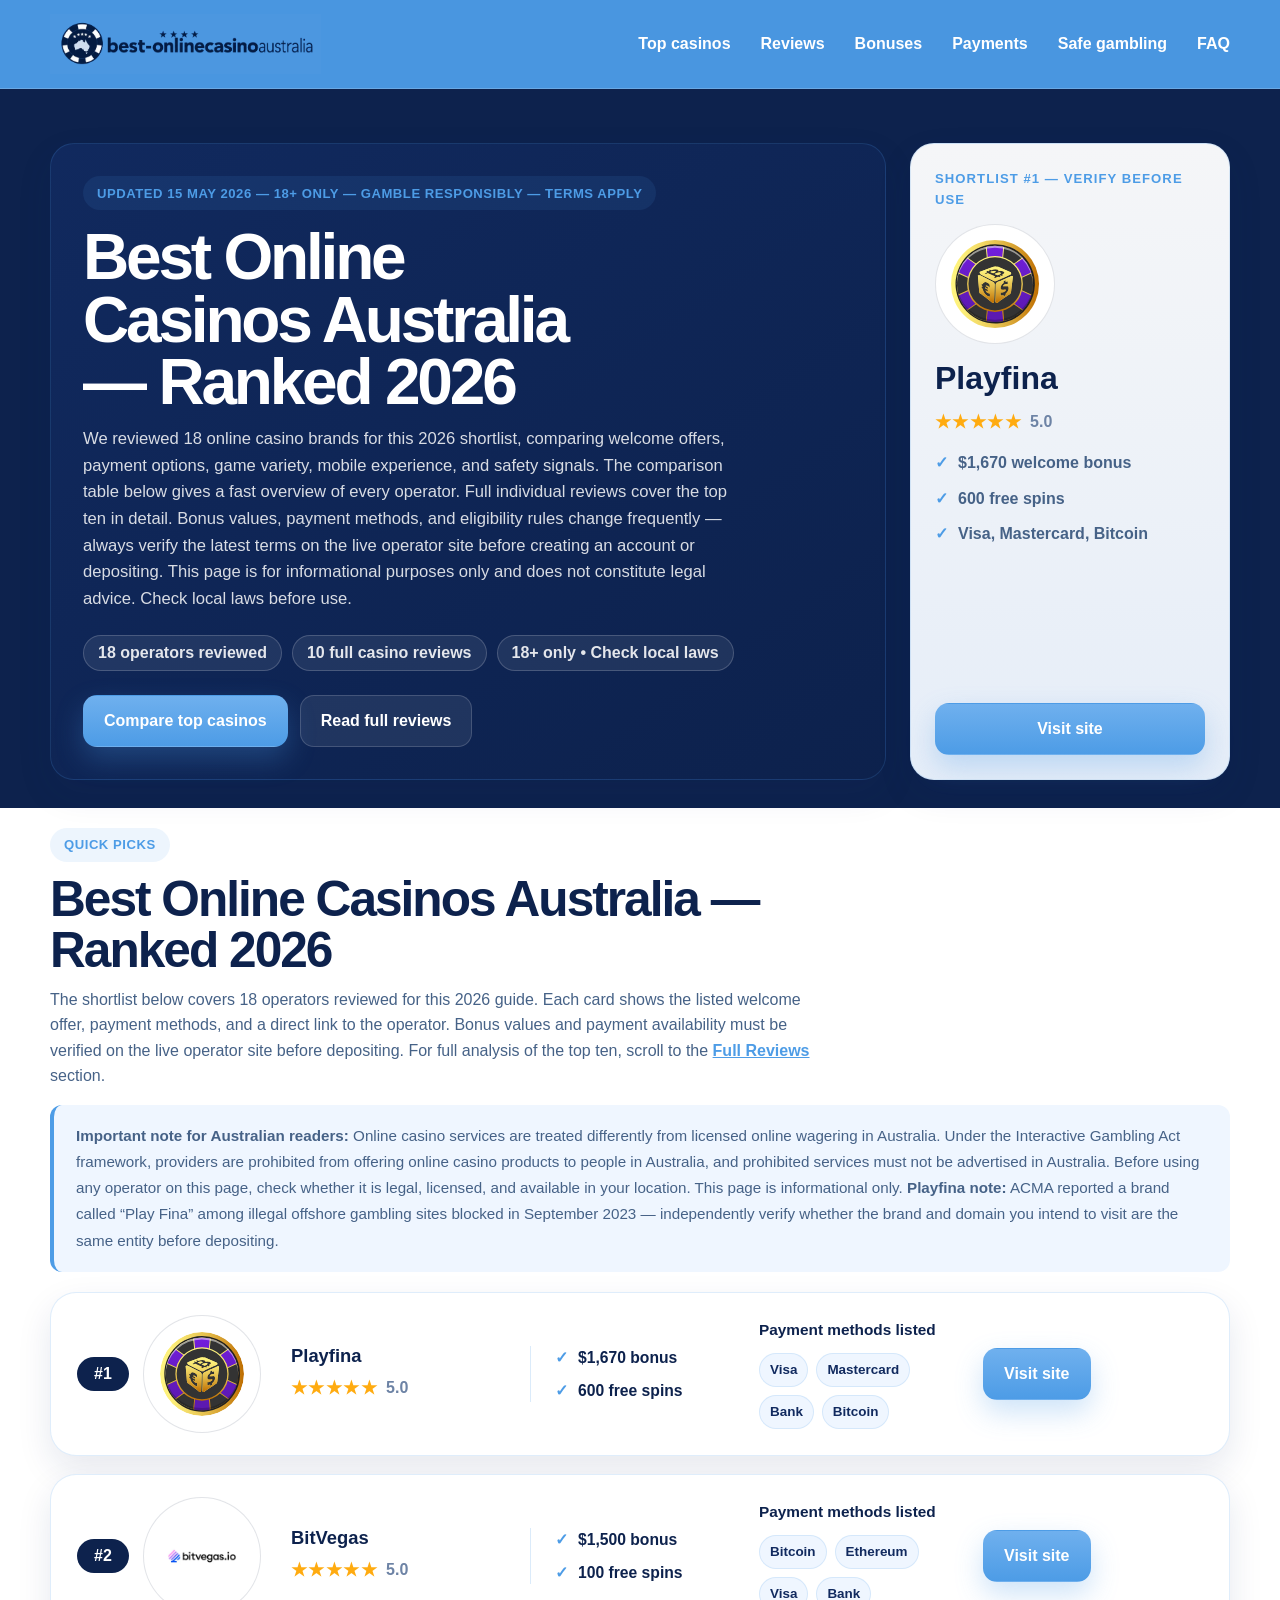
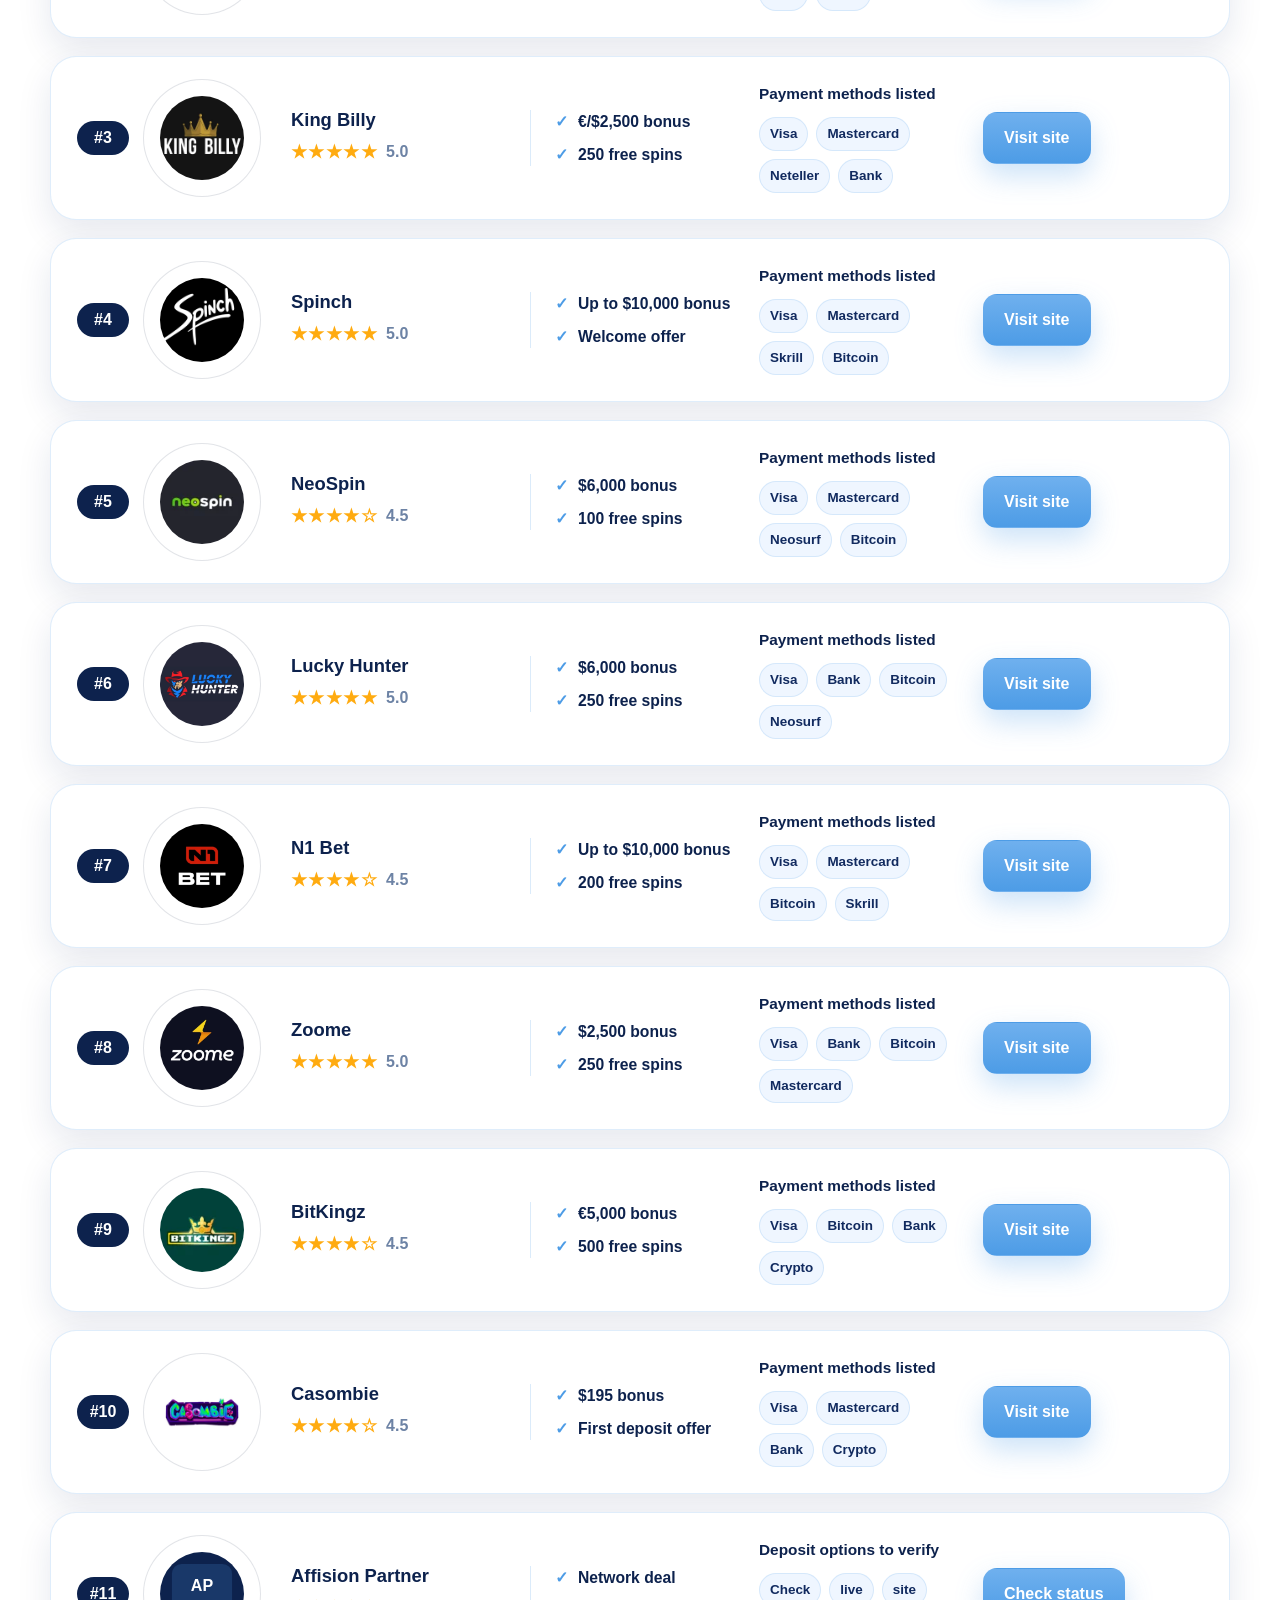
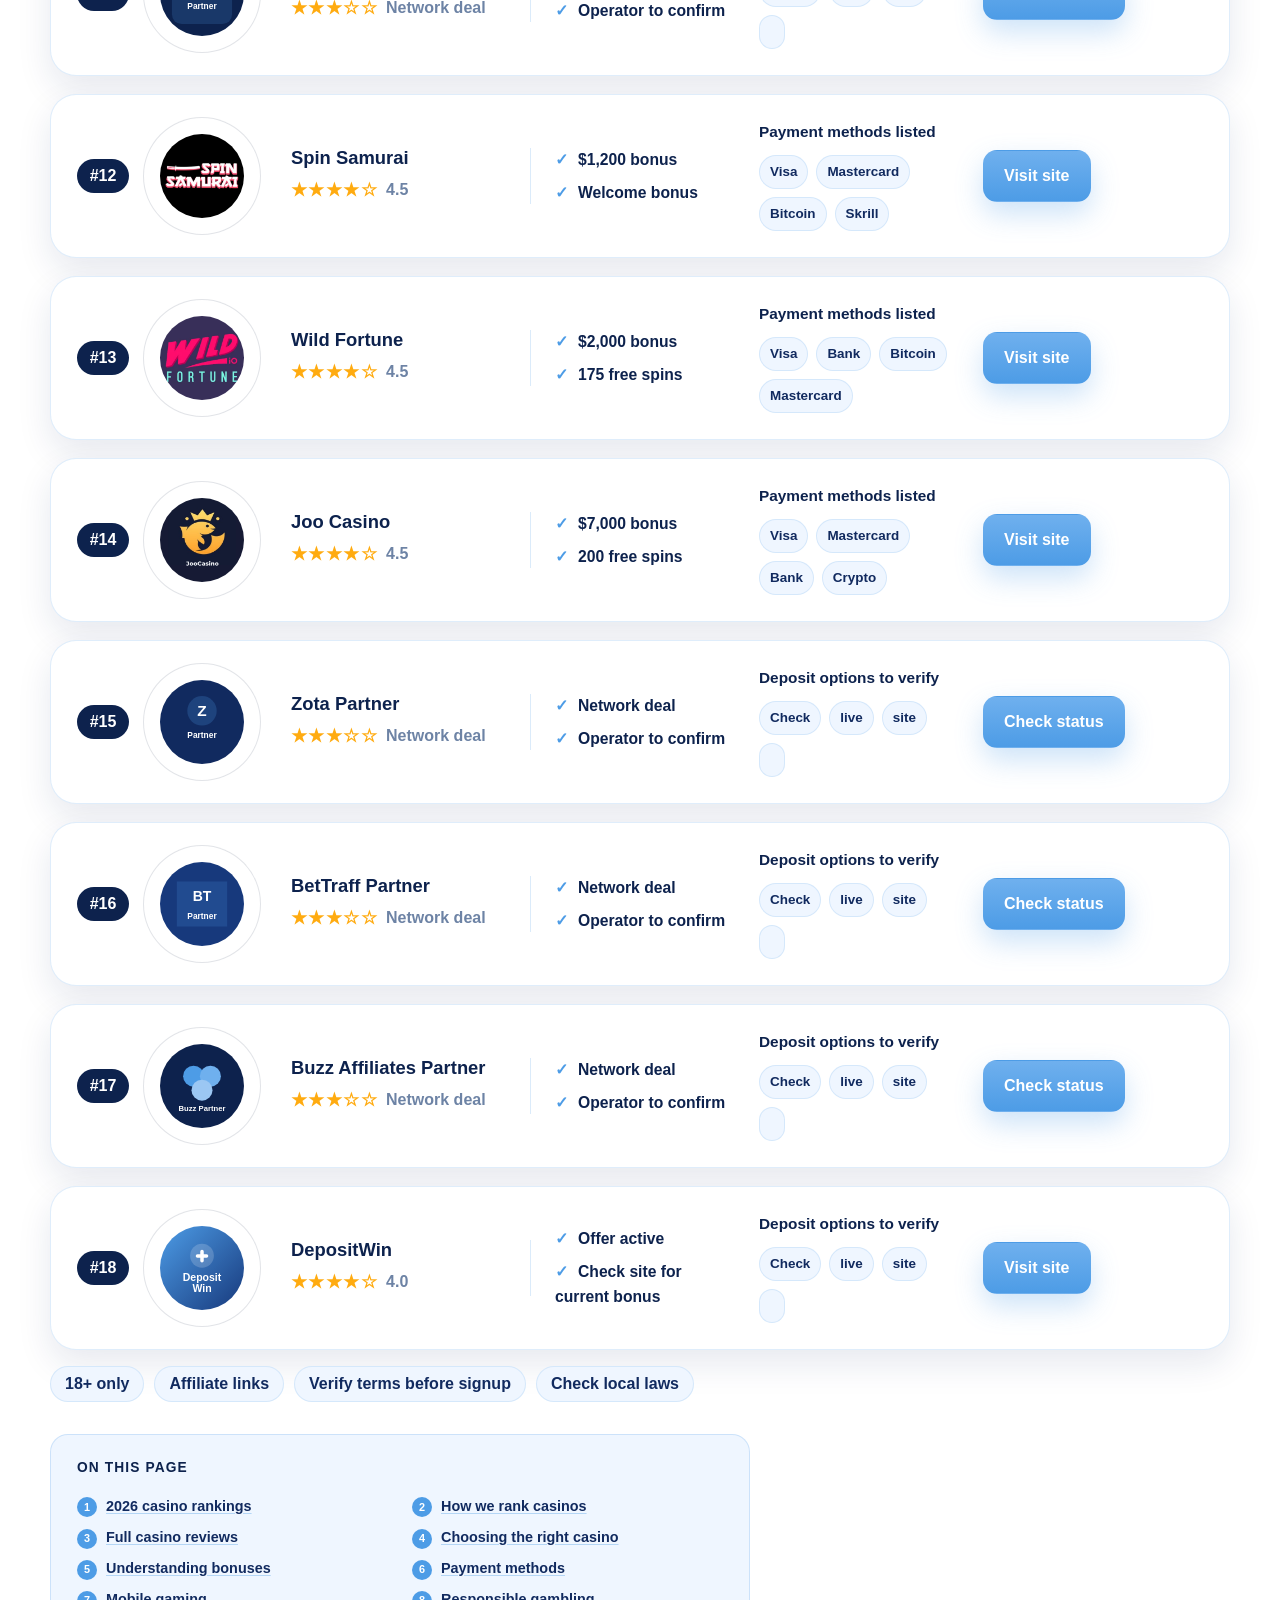
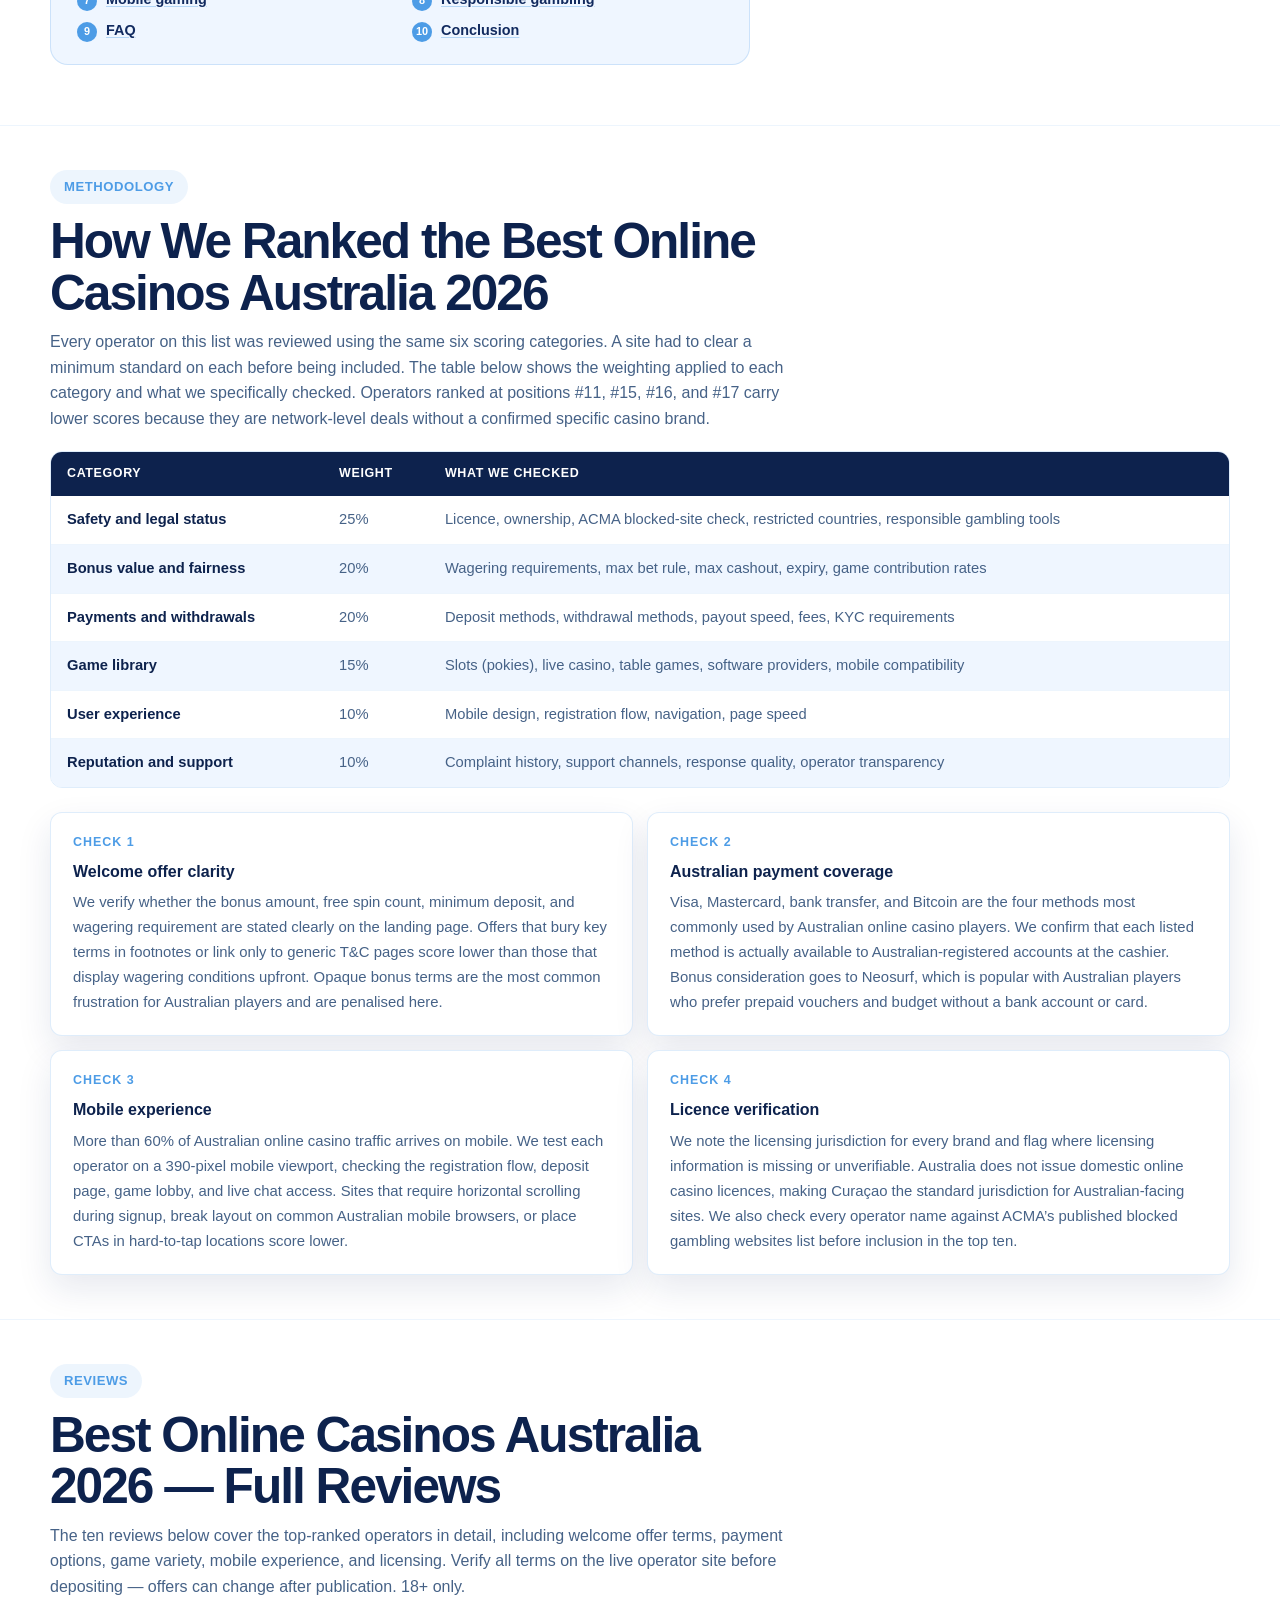
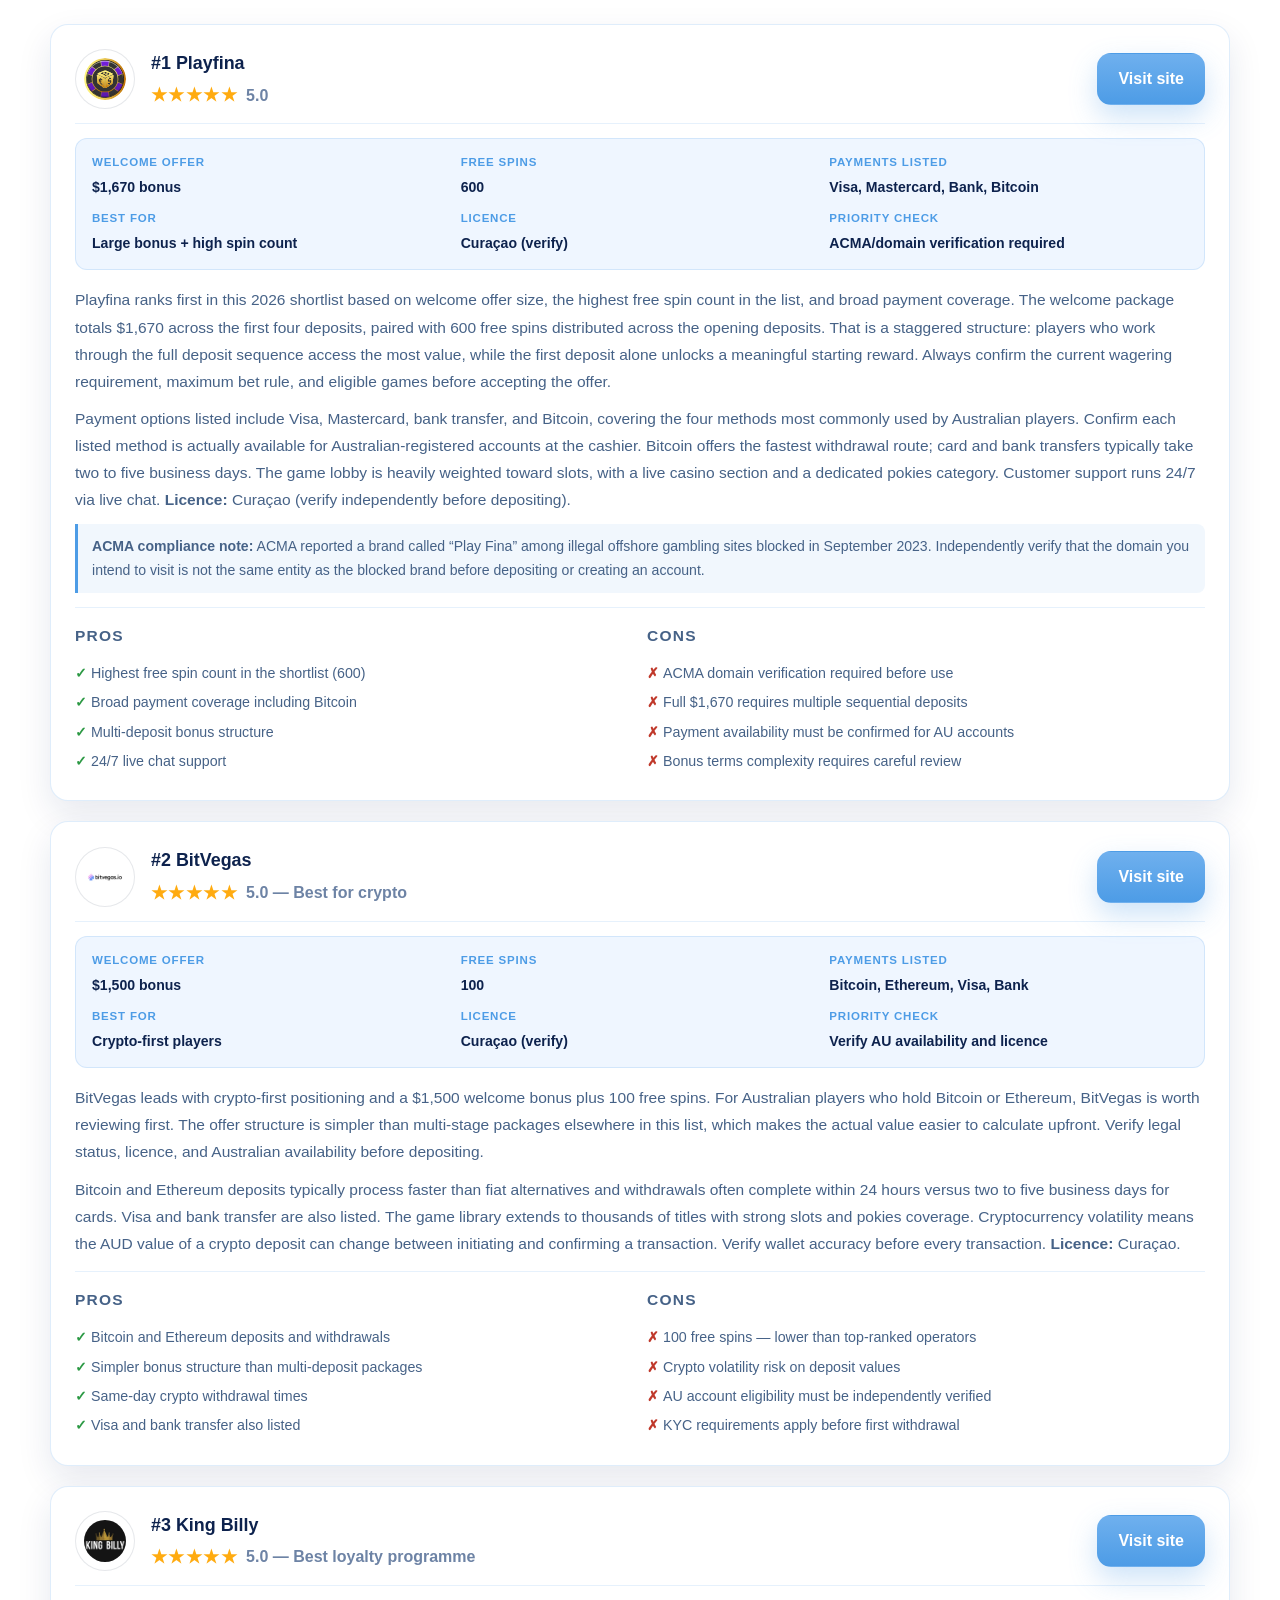
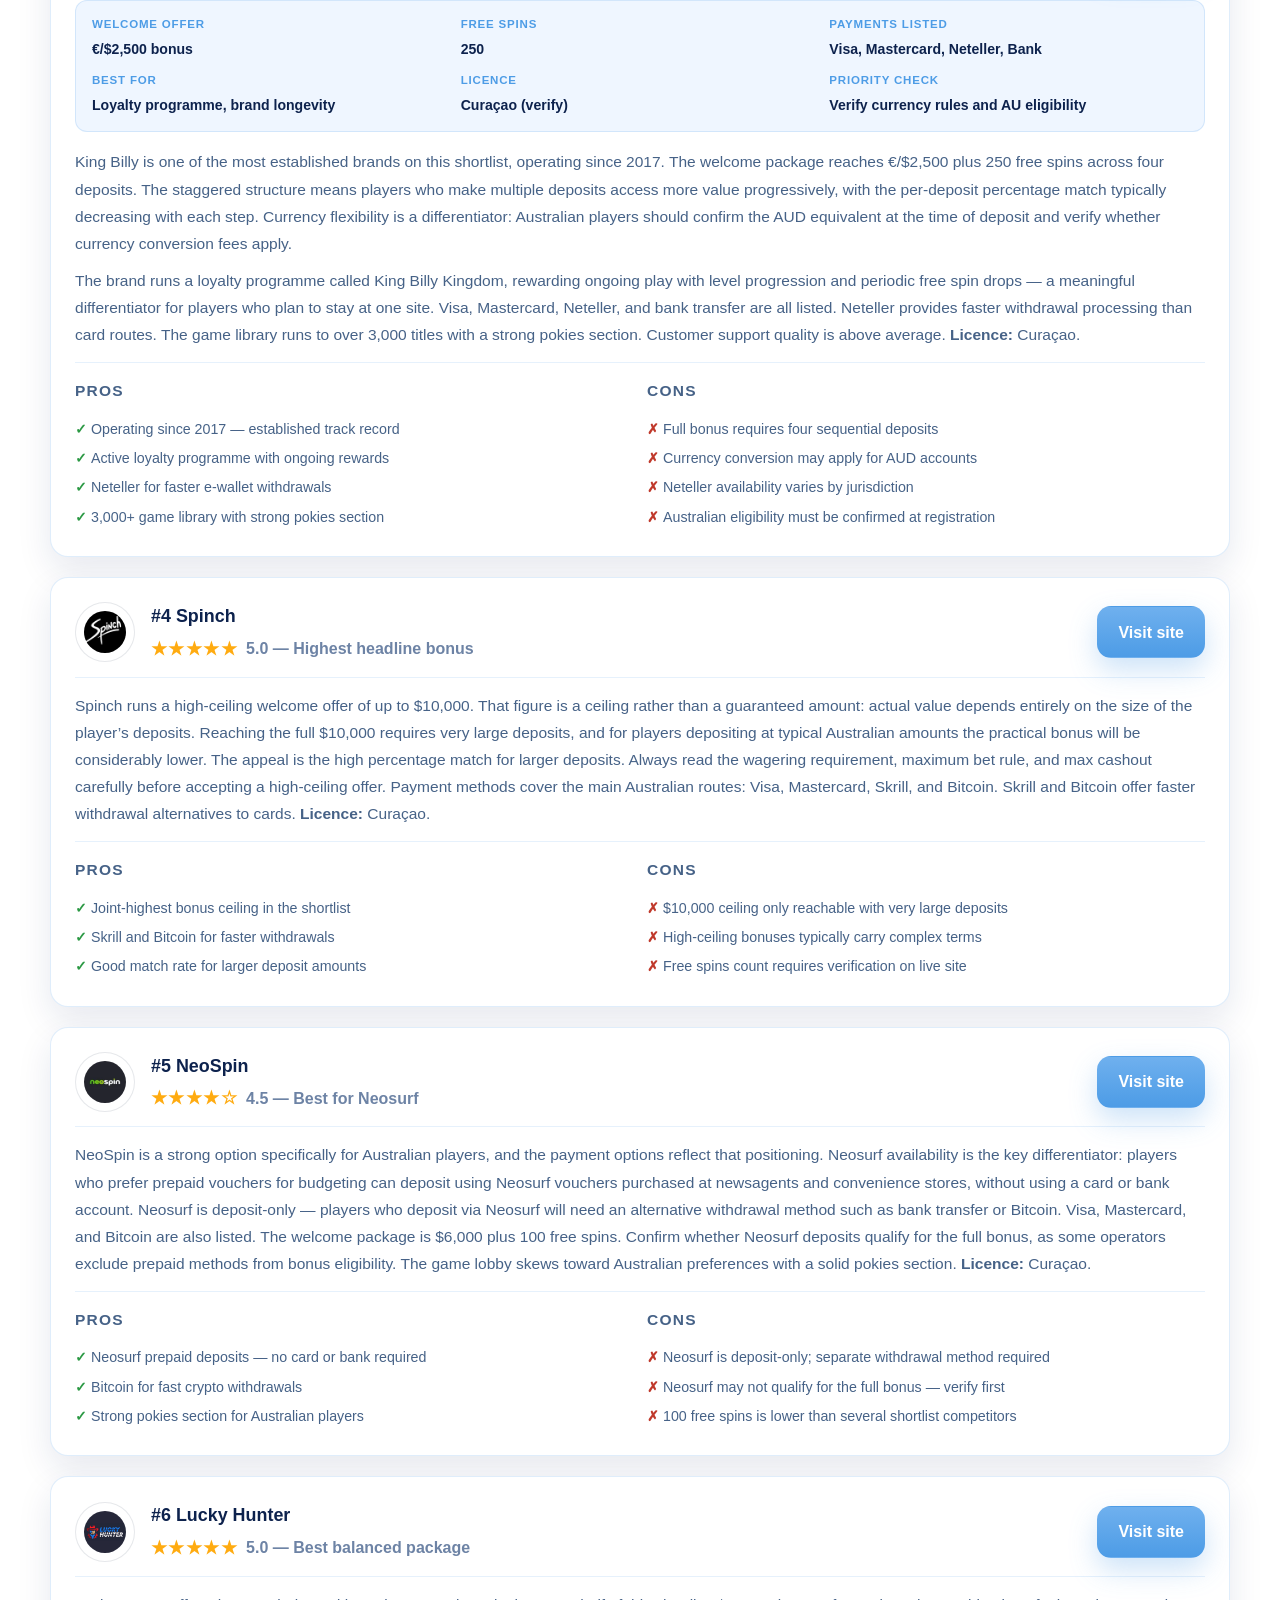
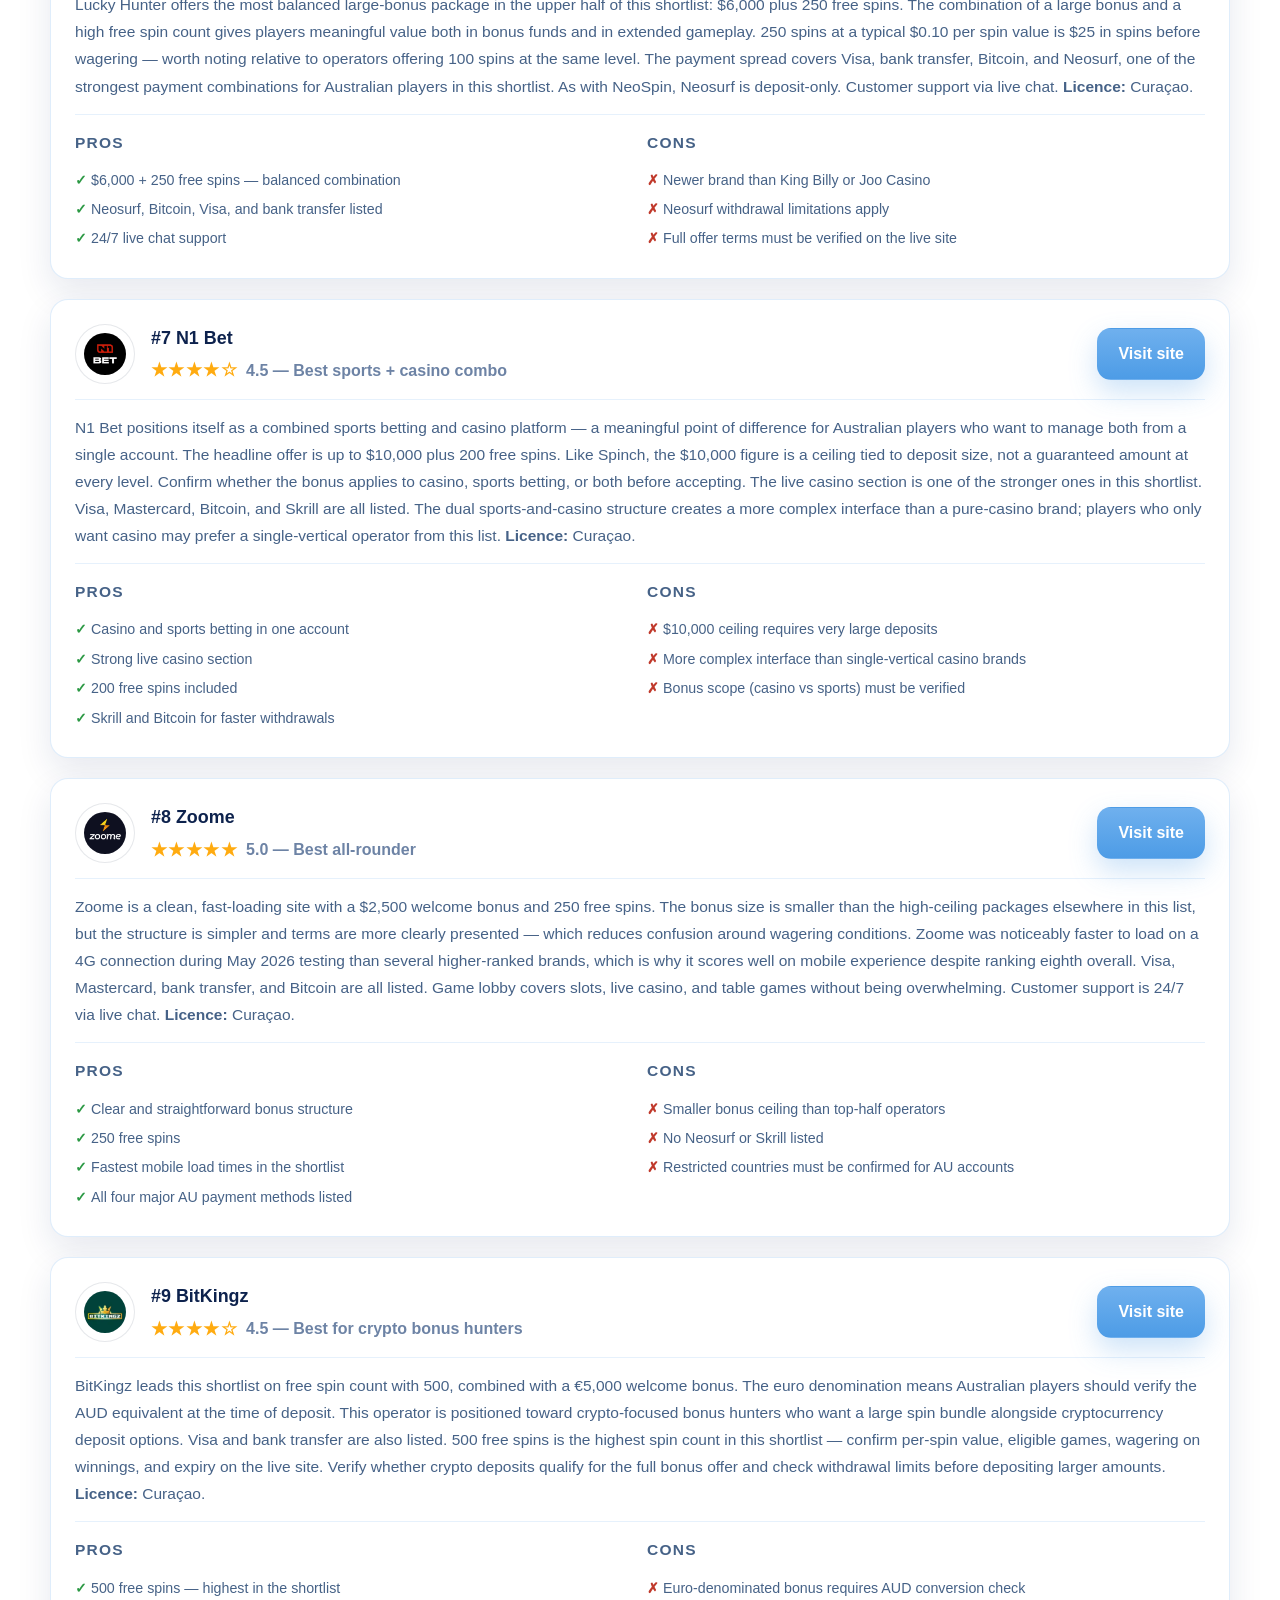
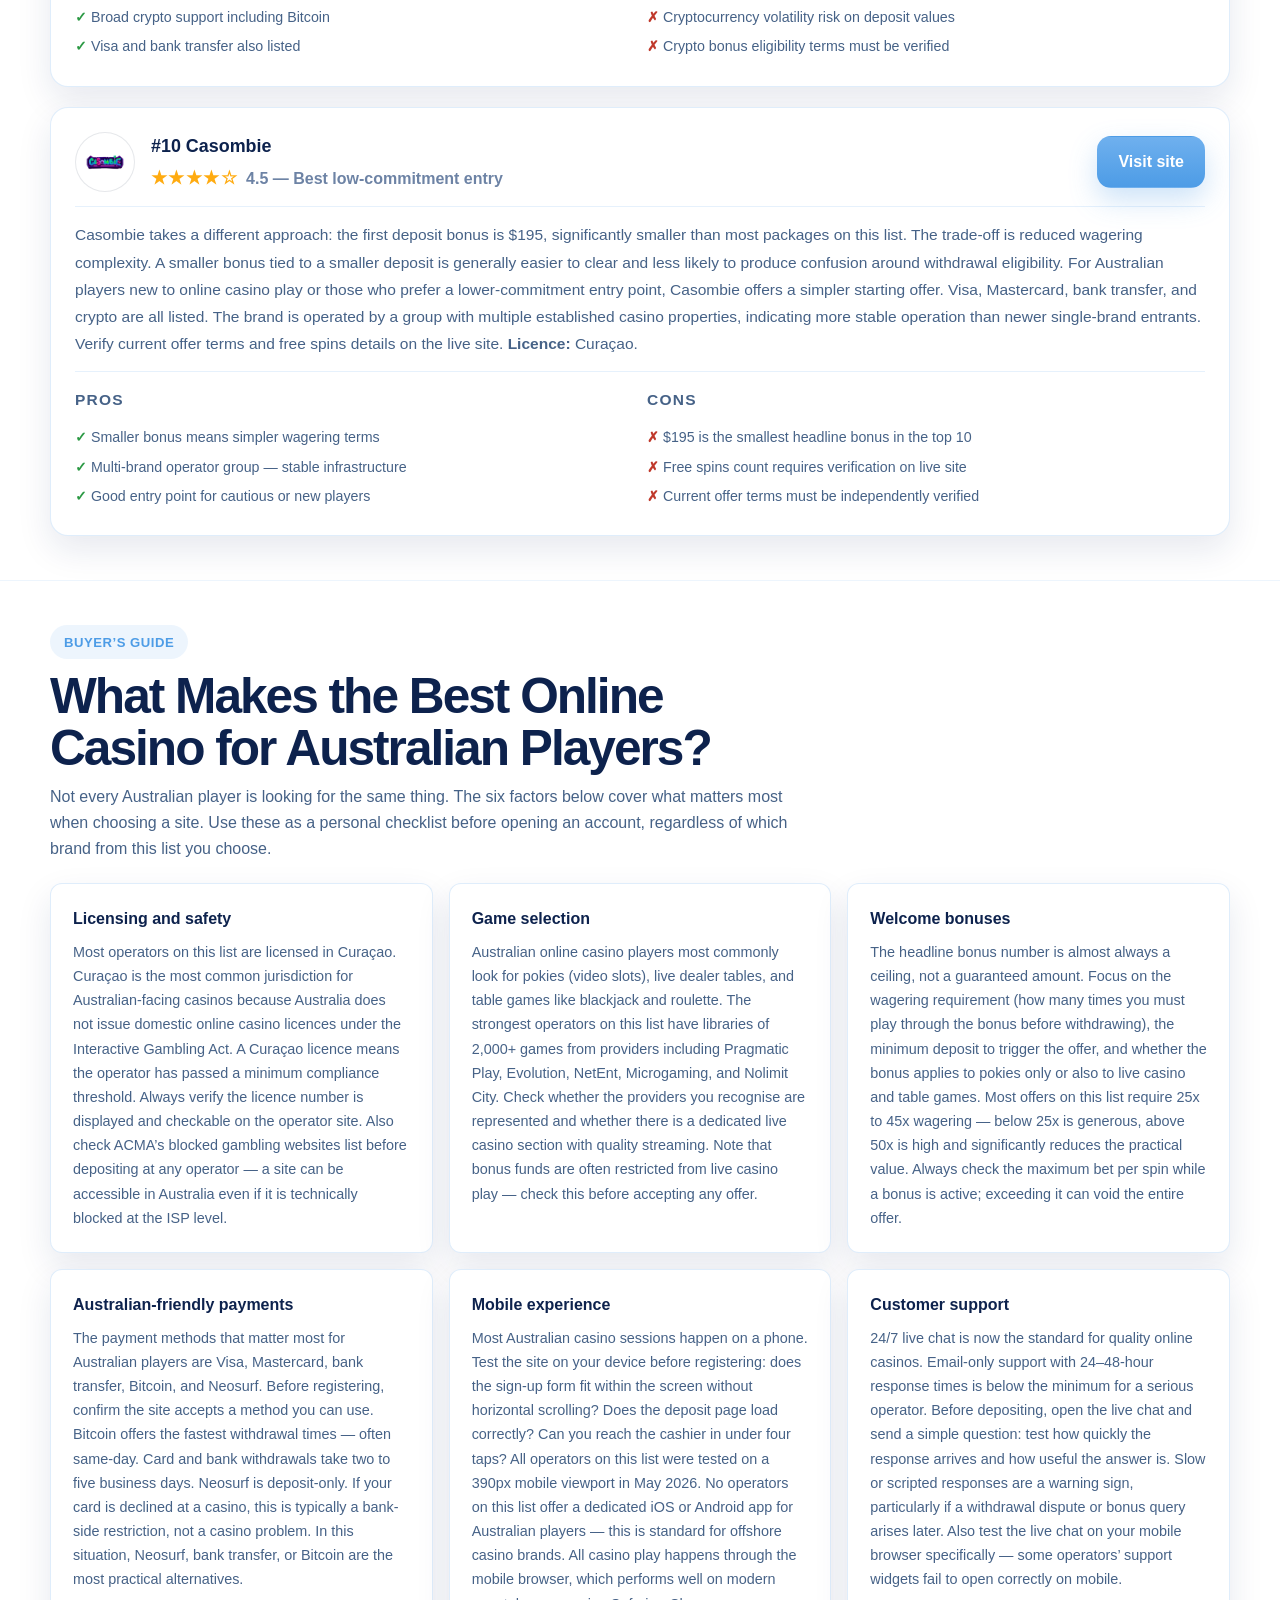
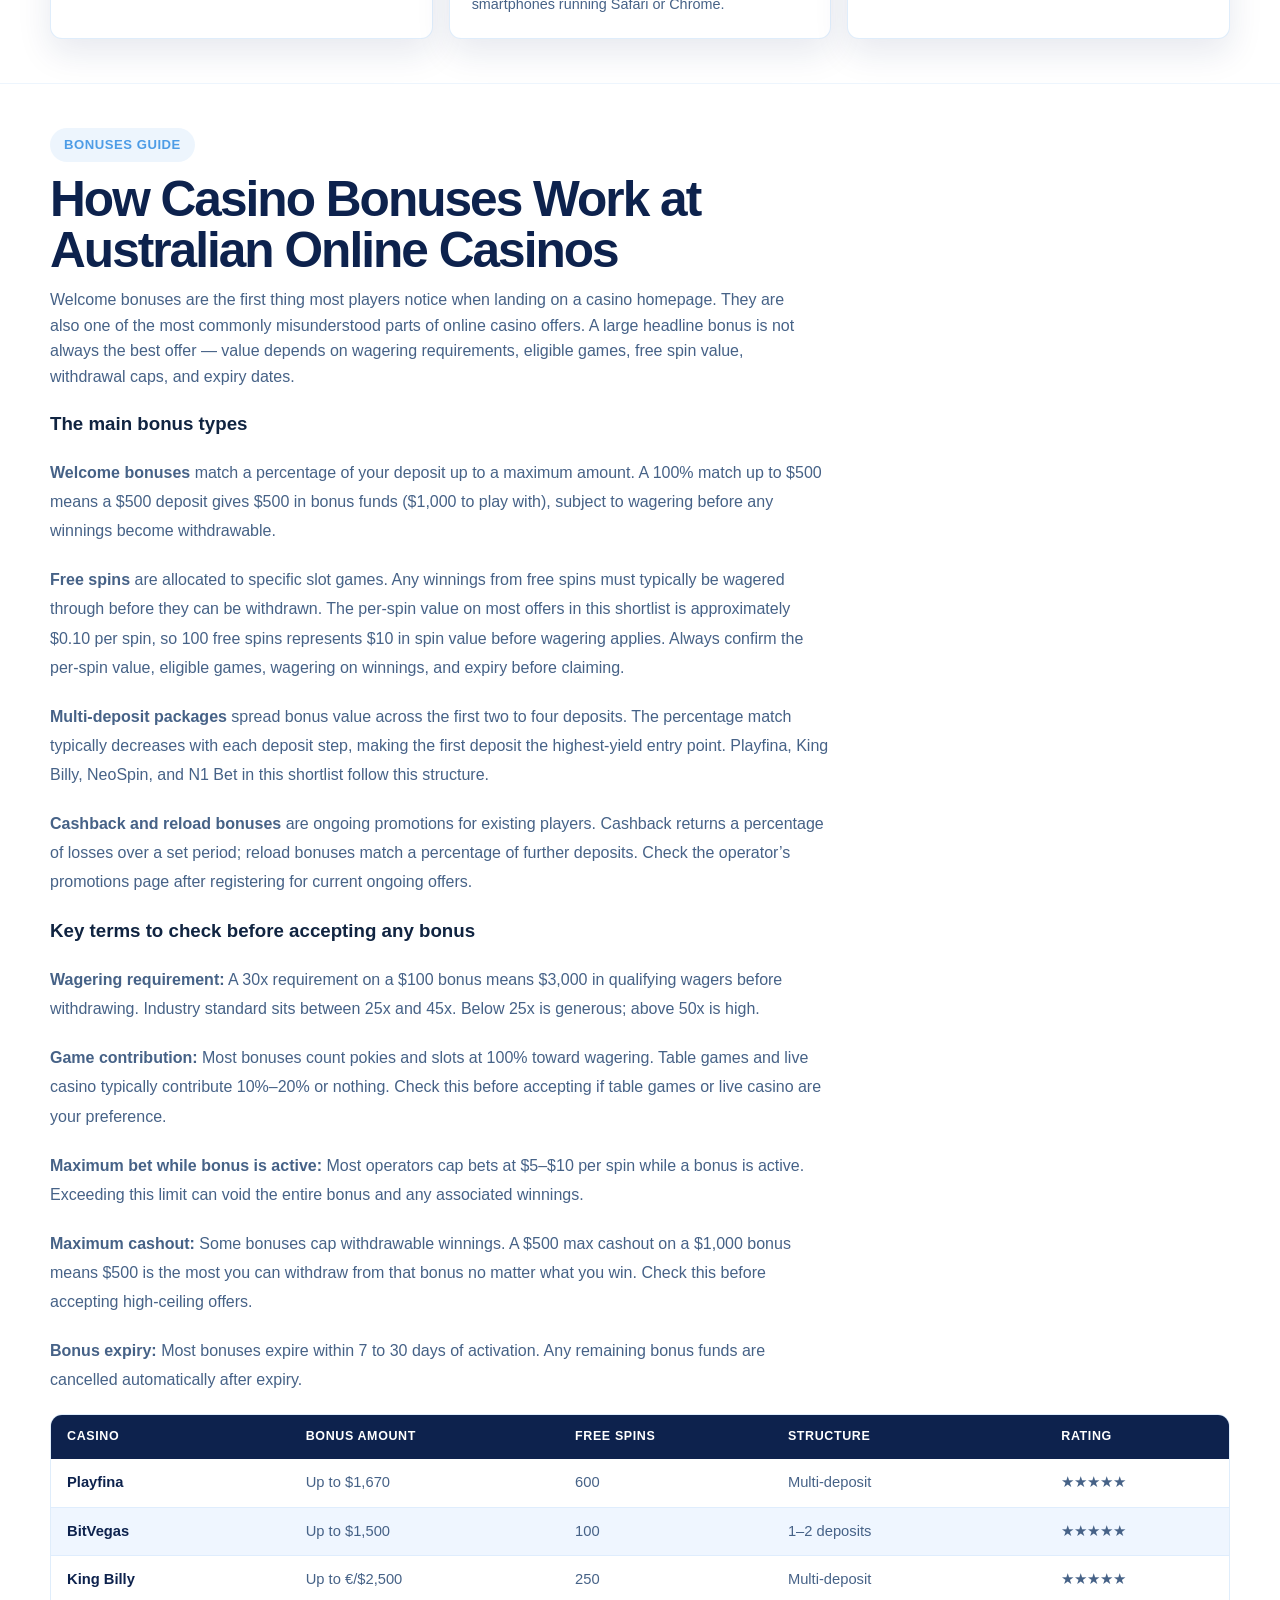
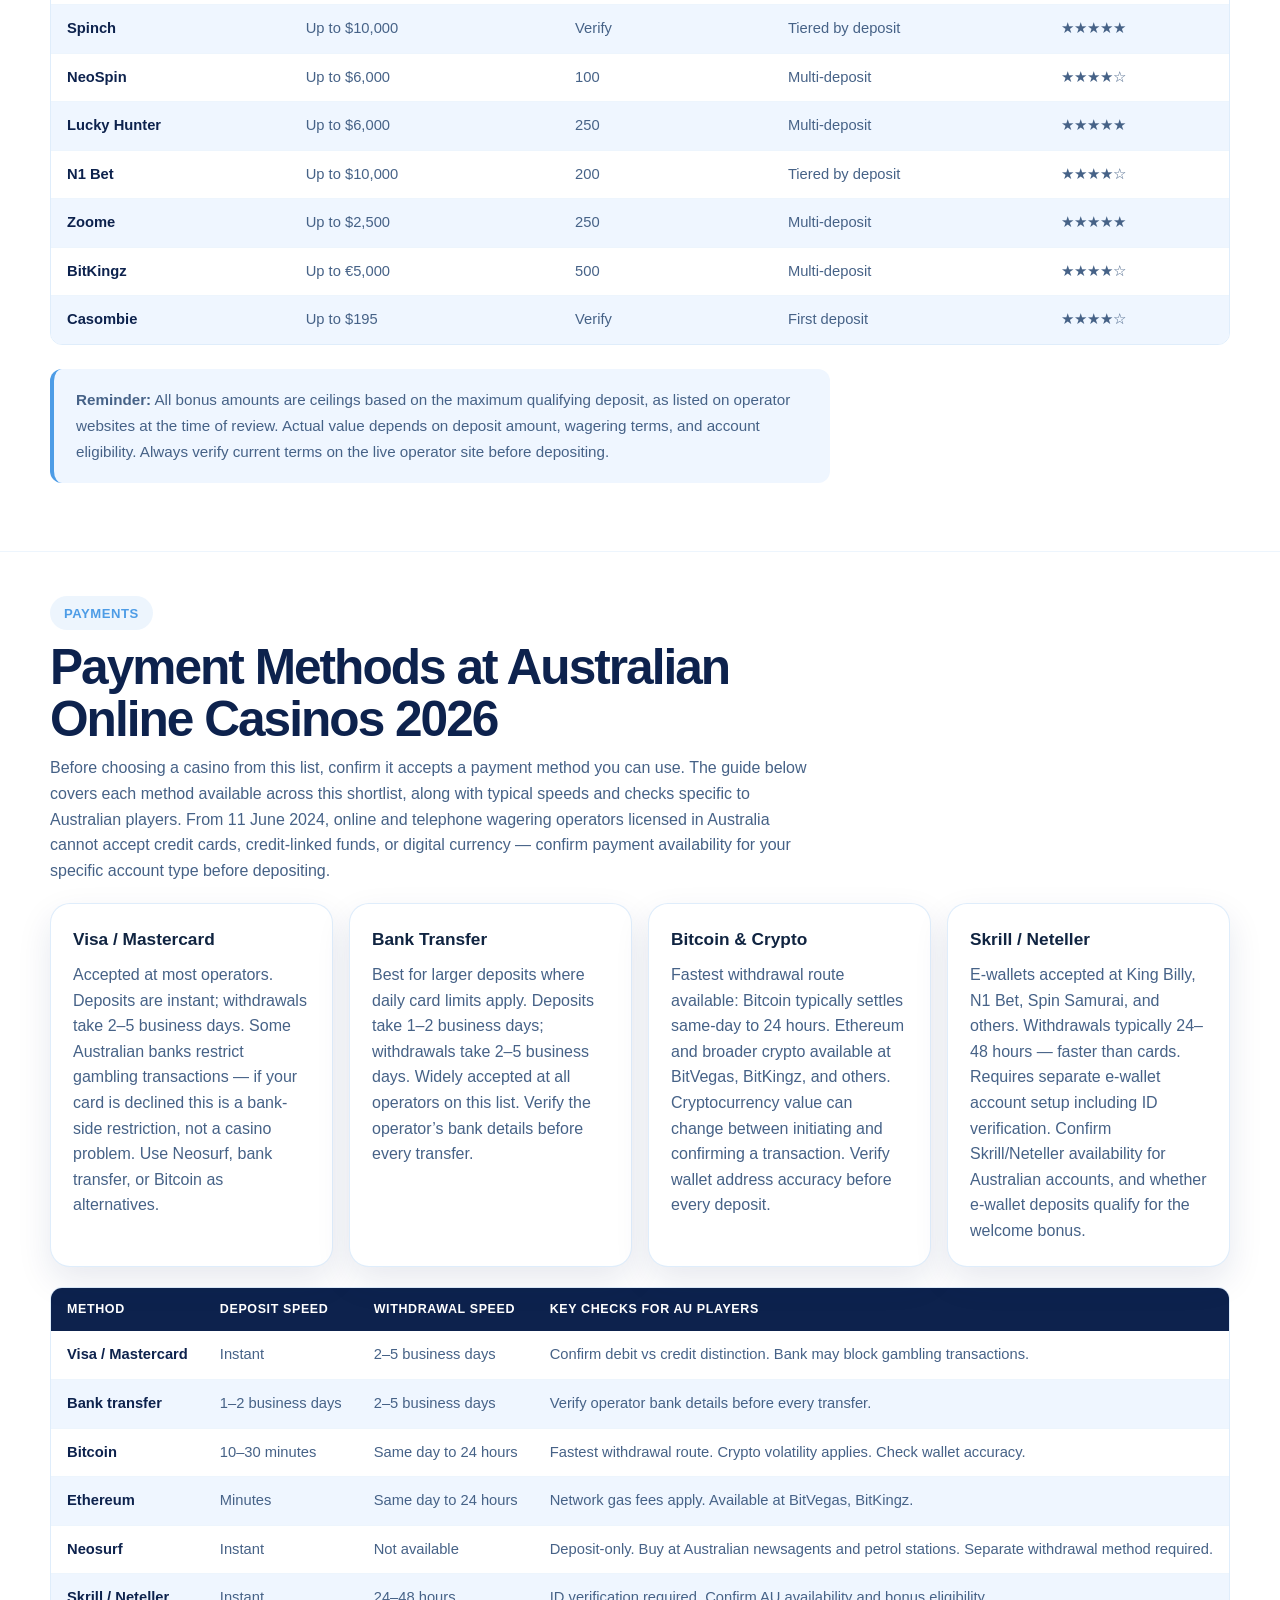
==== commit 12ea8880: "Fix page structure: restore original section order and layout with updated SEO content" ====
--- a/index.html
+++ b/index.html
@@ -10,7 +10,7 @@
     <link rel="canonical" href="https://best-onlinecasinoaustralia.it.com/">
     <meta property="og:type" content="article">
     <meta property="og:title" content="Best Online Casinos Australia 2026: 18 Casino Sites Reviewed">
-    <meta property="og:description" content="Compare the best online casinos for Australian players in 2026, including welcome bonuses, payment methods, game libraries, and safety checks.">
+    <meta property="og:description" content="Compare the best online casinos for Australian players in 2026. Full reviews, bonus breakdowns, payment guides, and safety checks.">
     <meta property="og:url" content="https://best-onlinecasinoaustralia.it.com/">
     <meta property="og:site_name" content="Best Online Casinos Australia">
     <meta name="twitter:card" content="summary_large_image">
@@ -28,11 +28,10 @@
           <span></span><span></span><span></span>
         </button>
         <nav class="site-nav" id="site-menu" aria-label="Primary">
-          <a href="#rankings">Rankings</a>
+          <a href="#rankings">Top casinos</a>
           <a href="#reviews">Reviews</a>
           <a href="#bonuses">Bonuses</a>
           <a href="#payments">Payments</a>
-          <a href="#legal">Legal note</a>
           <a href="#responsible">Safe gambling</a>
           <a href="#faq">FAQ</a>
         </nav>
@@ -45,24 +44,23 @@
       <section class="hero">
         <div class="container hero-grid">
           <div class="hero-copy">
-            <span class="section-kicker">Updated 15 May 2026 &mdash; 18+ only &mdash; Gamble responsibly</span>
+            <span class="section-kicker">Updated 15 May 2026 &mdash; 18+ only &mdash; Gamble responsibly &mdash; Terms apply</span>
             <h1>Best Online Casinos Australia &mdash; Ranked 2026</h1>
             <p class="hero-summary">
-              We reviewed 18 online casino brands for this 2026 shortlist, comparing welcome offers, payment options, game variety, mobile experience, withdrawal information, and safety signals. The table below gives a fast comparison, while the full reviews explain the strengths, drawbacks, and checks for each top-ranked operator. Bonus values, payment methods, and eligibility rules change often &mdash; always verify the latest terms before creating an account or depositing. This page is for informational purposes only and does not constitute legal advice or an invitation to gamble.
+              We reviewed 18 online casino brands for this 2026 shortlist, comparing welcome offers, payment options, game variety, mobile experience, and safety signals. The comparison table below gives a fast overview of every operator. Full individual reviews cover the top ten in detail. Bonus values, payment methods, and eligibility rules change frequently &mdash; always verify the latest terms on the live operator site before creating an account or depositing. This page is for informational purposes only and does not constitute legal advice. Check local laws before use.
             </p>
             <div class="hero-badges" aria-label="Page highlights">
               <span>18 operators reviewed</span>
               <span>10 full casino reviews</span>
-              <span>18+ only &bull; Terms apply</span>
-              <span>Check local laws</span>
+              <span>18+ only &bull; Check local laws</span>
             </div>
             <div class="hero-actions">
-              <a class="button button-primary" href="#rankings">See all rankings</a>
-              <a class="button button-secondary" href="#legal">Legal note for AU players</a>
-            </div>
-          </div>
-          <aside class="hero-top-pick" aria-label="Shortlist top pick">
-            <p class="top-pick-kicker">Shortlist #1 &mdash; verify status before use</p>
+              <a class="button button-primary" href="#rankings">Compare top casinos</a>
+              <a class="button button-secondary" href="#reviews">Read full reviews</a>
+            </div>
+          </div>
+          <aside class="hero-top-pick" aria-label="Top pick">
+            <p class="top-pick-kicker">Shortlist #1 &mdash; verify before use</p>
             <div class="hero-top-pick__logo-wrap">
               <img src="assets/logos/playfina.svg" alt="Playfina logo" class="hero-top-pick__logo">
             </div>
@@ -76,32 +74,8 @@
               <li>600 free spins</li>
               <li>Visa, Mastercard, Bitcoin</li>
             </ul>
-            <p style="font-size:0.8rem;color:var(--ink-700);margin:0 0 8px;">Verify legal status and offer terms before depositing. 18+ only.</p>
             <a class="button button-primary hero-top-pick__cta" href="https://playfinaredirect.com/a41704b46" target="_blank" rel="nofollow sponsored noopener">Visit site</a>
           </aside>
-        </div>
-      </section>
-
-      <!-- LEGAL NOTICE -->
-      <section class="article-section" id="legal">
-        <div class="container">
-          <div class="section-heading">
-            <span class="section-kicker">Important legal note</span>
-            <h2>Important Note for Australian Readers</h2>
-          </div>
-          <div class="legal-notice">
-            <p class="legal-notice__title">&#9888; Read this before using any operator on this page</p>
-            <p>Online casino services are treated differently from licensed online wagering in Australia. Under the Interactive Gambling Act framework, providers are prohibited from offering online casino products to people in Australia, and prohibited services must not be advertised in Australia. Before using any gambling site, check whether the operator is legal, licensed, and available in your location. This page is for informational review purposes only and should not be read as legal advice or an invitation to gamble.</p>
-            <p>ACMA states that online casinos are among the services banned from being offered to people in Australia, and its blocked-sites guidance confirms it can request ISP blocking where a site provides prohibited interactive gambling services, unlicensed regulated interactive gambling services, or advertisements for those services.</p>
-            <p><strong>Payment compliance note:</strong> From 11 June 2024, online and telephone wagering operators are not allowed to accept deposits using credit cards, credit-linked funds, or digital currency. This specific ban applies to online and telephone betting services licensed in Australia. Treat every payment method claim on this page as requiring independent verification before depositing.</p>
-            <p><strong>Playfina note:</strong> ACMA reported a brand called &ldquo;Play Fina&rdquo; among illegal offshore gambling sites blocked in September 2023. Verify whether the brand and domain you intend to visit are the same entity before depositing or creating an account.</p>
-          </div>
-
-          <div class="prose" style="margin-top:20px;">
-            <h3>What this means for you</h3>
-            <p>The operators listed on this page are offshore casino brands that may accept Australian traffic. That does not mean they are legally protected, licensed in Australia, or covered by Australian consumer safeguards. ACMA can request ISP-level blocking of websites providing prohibited interactive gambling services or advertisements for those services. Always check the ACMA blocked gambling websites list before depositing at any operator.</p>
-            <p>This page lists payment methods, bonus values, and licensing details as supplied by or visible on operator websites at the time of review. This information can change. It is your responsibility to verify current terms, legal status, and payment availability before creating an account.</p>
-          </div>
         </div>
       </section>
 
@@ -110,8 +84,12 @@
         <div class="container">
           <div class="section-heading rankings-heading">
             <span class="section-kicker">Quick picks</span>
-            <h2>Best Online Casinos Australia &mdash; Quick Rankings 2026</h2>
-            <p>The shortlist below covers 18 operators reviewed for this 2026 guide. Each card shows the listed welcome offer, payment methods, and a link to the operator site. Payment methods and bonus values must be verified on the live operator site before depositing. For full analysis of the top ten, see the <a href="#reviews" style="color:var(--blue-500);text-decoration:underline;font-weight:700">Full Reviews</a> section.</p>
+            <h2>Best Online Casinos Australia &mdash; Ranked 2026</h2>
+            <p>The shortlist below covers 18 operators reviewed for this 2026 guide. Each card shows the listed welcome offer, payment methods, and a direct link to the operator. Bonus values and payment availability must be verified on the live operator site before depositing. For full analysis of the top ten, scroll to the <a href="#reviews" style="color:var(--blue-500);text-decoration:underline;font-weight:700">Full Reviews</a> section.</p>
+          </div>
+
+          <div class="callout" style="margin:0 0 20px;max-width:100%;">
+            <p><strong>Important note for Australian readers:</strong> Online casino services are treated differently from licensed online wagering in Australia. Under the Interactive Gambling Act framework, providers are prohibited from offering online casino products to people in Australia, and prohibited services must not be advertised in Australia. Before using any operator on this page, check whether it is legal, licensed, and available in your location. This page is informational only. <strong>Playfina note:</strong> ACMA reported a brand called &ldquo;Play Fina&rdquo; among illegal offshore gambling sites blocked in September 2023 &mdash; independently verify whether the brand and domain you intend to visit are the same entity before depositing.</p>
           </div>
 
           <div class="rank-card-list">
@@ -122,7 +100,7 @@
               </div>
               <div class="rank-card__brand">
                 <h3>Playfina</h3>
-                <div class="rating-line" aria-label="Rated 5 out of 5">
+                <div class="rating-line" aria-label="Rated 5.0">
                   <span class="stars">&#9733;&#9733;&#9733;&#9733;&#9733;</span><span>5.0</span>
                 </div>
               </div>
@@ -148,12 +126,13 @@
               </div>
               <div class="rank-card__brand">
                 <h3>BitVegas</h3>
-                <div class="rating-line" aria-label="Rated 5 out of 5">
+                <div class="rating-line" aria-label="Rated 5.0">
                   <span class="stars">&#9733;&#9733;&#9733;&#9733;&#9733;</span><span>5.0</span>
                 </div>
               </div>
               <div class="rank-card__offer">
-                <span>$1,500 bonus</span><span>100 free spins</span>
+                <span>$1,500 bonus</span>
+                <span>100 free spins</span>
               </div>
               <div class="rank-card__payments">
                 <strong>Payment methods listed</strong>
@@ -173,12 +152,13 @@
               </div>
               <div class="rank-card__brand">
                 <h3>King Billy</h3>
-                <div class="rating-line" aria-label="Rated 5 out of 5">
+                <div class="rating-line" aria-label="Rated 5.0">
                   <span class="stars">&#9733;&#9733;&#9733;&#9733;&#9733;</span><span>5.0</span>
                 </div>
               </div>
               <div class="rank-card__offer">
-                <span>&#8364;/$2,500 bonus</span><span>250 free spins</span>
+                <span>&#8364;/$2,500 bonus</span>
+                <span>250 free spins</span>
               </div>
               <div class="rank-card__payments">
                 <strong>Payment methods listed</strong>
@@ -198,12 +178,13 @@
               </div>
               <div class="rank-card__brand">
                 <h3>Spinch</h3>
-                <div class="rating-line" aria-label="Rated 5 out of 5">
+                <div class="rating-line" aria-label="Rated 5.0">
                   <span class="stars">&#9733;&#9733;&#9733;&#9733;&#9733;</span><span>5.0</span>
                 </div>
               </div>
               <div class="rank-card__offer">
-                <span>$10,000 bonus</span><span>Welcome offer</span>
+                <span>Up to $10,000 bonus</span>
+                <span>Welcome offer</span>
               </div>
               <div class="rank-card__payments">
                 <strong>Payment methods listed</strong>
@@ -223,12 +204,13 @@
               </div>
               <div class="rank-card__brand">
                 <h3>NeoSpin</h3>
-                <div class="rating-line" aria-label="Rated 4.5 out of 5">
+                <div class="rating-line" aria-label="Rated 4.5">
                   <span class="stars">&#9733;&#9733;&#9733;&#9733;&#9734;</span><span>4.5</span>
                 </div>
               </div>
               <div class="rank-card__offer">
-                <span>$6,000 bonus</span><span>100 free spins</span>
+                <span>$6,000 bonus</span>
+                <span>100 free spins</span>
               </div>
               <div class="rank-card__payments">
                 <strong>Payment methods listed</strong>
@@ -248,12 +230,13 @@
               </div>
               <div class="rank-card__brand">
                 <h3>Lucky Hunter</h3>
-                <div class="rating-line" aria-label="Rated 5 out of 5">
+                <div class="rating-line" aria-label="Rated 5.0">
                   <span class="stars">&#9733;&#9733;&#9733;&#9733;&#9733;</span><span>5.0</span>
                 </div>
               </div>
               <div class="rank-card__offer">
-                <span>$6,000 bonus</span><span>250 free spins</span>
+                <span>$6,000 bonus</span>
+                <span>250 free spins</span>
               </div>
               <div class="rank-card__payments">
                 <strong>Payment methods listed</strong>
@@ -273,12 +256,13 @@
               </div>
               <div class="rank-card__brand">
                 <h3>N1 Bet</h3>
-                <div class="rating-line" aria-label="Rated 4.5 out of 5">
+                <div class="rating-line" aria-label="Rated 4.5">
                   <span class="stars">&#9733;&#9733;&#9733;&#9733;&#9734;</span><span>4.5</span>
                 </div>
               </div>
               <div class="rank-card__offer">
-                <span>$10,000 bonus</span><span>200 free spins</span>
+                <span>Up to $10,000 bonus</span>
+                <span>200 free spins</span>
               </div>
               <div class="rank-card__payments">
                 <strong>Payment methods listed</strong>
@@ -298,12 +282,13 @@
               </div>
               <div class="rank-card__brand">
                 <h3>Zoome</h3>
-                <div class="rating-line" aria-label="Rated 5 out of 5">
+                <div class="rating-line" aria-label="Rated 5.0">
                   <span class="stars">&#9733;&#9733;&#9733;&#9733;&#9733;</span><span>5.0</span>
                 </div>
               </div>
               <div class="rank-card__offer">
-                <span>$2,500 bonus</span><span>250 free spins</span>
+                <span>$2,500 bonus</span>
+                <span>250 free spins</span>
               </div>
               <div class="rank-card__payments">
                 <strong>Payment methods listed</strong>
@@ -323,12 +308,13 @@
               </div>
               <div class="rank-card__brand">
                 <h3>BitKingz</h3>
-                <div class="rating-line" aria-label="Rated 4.5 out of 5">
+                <div class="rating-line" aria-label="Rated 4.5">
                   <span class="stars">&#9733;&#9733;&#9733;&#9733;&#9734;</span><span>4.5</span>
                 </div>
               </div>
               <div class="rank-card__offer">
-                <span>&#8364;5,000 bonus</span><span>500 free spins</span>
+                <span>&#8364;5,000 bonus</span>
+                <span>500 free spins</span>
               </div>
               <div class="rank-card__payments">
                 <strong>Payment methods listed</strong>
@@ -348,12 +334,13 @@
               </div>
               <div class="rank-card__brand">
                 <h3>Casombie</h3>
-                <div class="rating-line" aria-label="Rated 4.5 out of 5">
+                <div class="rating-line" aria-label="Rated 4.5">
                   <span class="stars">&#9733;&#9733;&#9733;&#9733;&#9734;</span><span>4.5</span>
                 </div>
               </div>
               <div class="rank-card__offer">
-                <span>$195 bonus</span><span>First deposit</span>
+                <span>$195 bonus</span>
+                <span>First deposit offer</span>
               </div>
               <div class="rank-card__payments">
                 <strong>Payment methods listed</strong>
@@ -373,17 +360,18 @@
               </div>
               <div class="rank-card__brand">
                 <h3>Affision Partner</h3>
-                <div class="rating-line" aria-label="Network deal">
-                  <span class="stars">&#9733;&#9733;&#9733;&#9734;&#9734;</span><span>3.0</span>
-                </div>
-              </div>
-              <div class="rank-card__offer">
-                <span>Network deal</span><span>Operator to confirm</span>
+                <div class="rating-line" aria-label="Rated Network deal">
+                  <span class="stars">&#9733;&#9733;&#9733;&#9734;&#9734;</span><span>Network deal</span>
+                </div>
+              </div>
+              <div class="rank-card__offer">
+                <span>Network deal</span>
+                <span>Operator to confirm</span>
               </div>
               <div class="rank-card__payments">
                 <strong>Deposit options to verify</strong>
                 <div class="payment-chip-list">
-                  <span class="payment-chip">Check live site</span>
+                  <span class="payment-chip">Check</span><span class="payment-chip">live</span><span class="payment-chip">site</span><span class="payment-chip">&nbsp;</span>
                 </div>
               </div>
               <div class="rank-card__actions">
@@ -398,12 +386,13 @@
               </div>
               <div class="rank-card__brand">
                 <h3>Spin Samurai</h3>
-                <div class="rating-line" aria-label="Rated 4.5 out of 5">
+                <div class="rating-line" aria-label="Rated 4.5">
                   <span class="stars">&#9733;&#9733;&#9733;&#9733;&#9734;</span><span>4.5</span>
                 </div>
               </div>
               <div class="rank-card__offer">
-                <span>$1,200 bonus</span><span>Welcome bonus</span>
+                <span>$1,200 bonus</span>
+                <span>Welcome bonus</span>
               </div>
               <div class="rank-card__payments">
                 <strong>Payment methods listed</strong>
@@ -423,12 +412,13 @@
               </div>
               <div class="rank-card__brand">
                 <h3>Wild Fortune</h3>
-                <div class="rating-line" aria-label="Rated 4.5 out of 5">
+                <div class="rating-line" aria-label="Rated 4.5">
                   <span class="stars">&#9733;&#9733;&#9733;&#9733;&#9734;</span><span>4.5</span>
                 </div>
               </div>
               <div class="rank-card__offer">
-                <span>$2,000 bonus</span><span>175 free spins</span>
+                <span>$2,000 bonus</span>
+                <span>175 free spins</span>
               </div>
               <div class="rank-card__payments">
                 <strong>Payment methods listed</strong>
@@ -448,12 +438,13 @@
               </div>
               <div class="rank-card__brand">
                 <h3>Joo Casino</h3>
-                <div class="rating-line" aria-label="Rated 4.5 out of 5">
+                <div class="rating-line" aria-label="Rated 4.5">
                   <span class="stars">&#9733;&#9733;&#9733;&#9733;&#9734;</span><span>4.5</span>
                 </div>
               </div>
               <div class="rank-card__offer">
-                <span>$7,000 bonus</span><span>200 free spins</span>
+                <span>$7,000 bonus</span>
+                <span>200 free spins</span>
               </div>
               <div class="rank-card__payments">
                 <strong>Payment methods listed</strong>
@@ -473,17 +464,18 @@
               </div>
               <div class="rank-card__brand">
                 <h3>Zota Partner</h3>
-                <div class="rating-line" aria-label="Network deal">
-                  <span class="stars">&#9733;&#9733;&#9733;&#9734;&#9734;</span><span>3.0</span>
-                </div>
-              </div>
-              <div class="rank-card__offer">
-                <span>Network deal</span><span>Operator to confirm</span>
+                <div class="rating-line" aria-label="Rated Network deal">
+                  <span class="stars">&#9733;&#9733;&#9733;&#9734;&#9734;</span><span>Network deal</span>
+                </div>
+              </div>
+              <div class="rank-card__offer">
+                <span>Network deal</span>
+                <span>Operator to confirm</span>
               </div>
               <div class="rank-card__payments">
                 <strong>Deposit options to verify</strong>
                 <div class="payment-chip-list">
-                  <span class="payment-chip">Check live site</span>
+                  <span class="payment-chip">Check</span><span class="payment-chip">live</span><span class="payment-chip">site</span><span class="payment-chip">&nbsp;</span>
                 </div>
               </div>
               <div class="rank-card__actions">
@@ -498,17 +490,18 @@
               </div>
               <div class="rank-card__brand">
                 <h3>BetTraff Partner</h3>
-                <div class="rating-line" aria-label="Network deal">
-                  <span class="stars">&#9733;&#9733;&#9733;&#9734;&#9734;</span><span>3.0</span>
-                </div>
-              </div>
-              <div class="rank-card__offer">
-                <span>Network deal</span><span>Operator to confirm</span>
+                <div class="rating-line" aria-label="Rated Network deal">
+                  <span class="stars">&#9733;&#9733;&#9733;&#9734;&#9734;</span><span>Network deal</span>
+                </div>
+              </div>
+              <div class="rank-card__offer">
+                <span>Network deal</span>
+                <span>Operator to confirm</span>
               </div>
               <div class="rank-card__payments">
                 <strong>Deposit options to verify</strong>
                 <div class="payment-chip-list">
-                  <span class="payment-chip">Check live site</span>
+                  <span class="payment-chip">Check</span><span class="payment-chip">live</span><span class="payment-chip">site</span><span class="payment-chip">&nbsp;</span>
                 </div>
               </div>
               <div class="rank-card__actions">
@@ -523,17 +516,18 @@
               </div>
               <div class="rank-card__brand">
                 <h3>Buzz Affiliates Partner</h3>
-                <div class="rating-line" aria-label="Network deal">
-                  <span class="stars">&#9733;&#9733;&#9733;&#9734;&#9734;</span><span>3.0</span>
-                </div>
-              </div>
-              <div class="rank-card__offer">
-                <span>Network deal</span><span>Operator to confirm</span>
+                <div class="rating-line" aria-label="Rated Network deal">
+                  <span class="stars">&#9733;&#9733;&#9733;&#9734;&#9734;</span><span>Network deal</span>
+                </div>
+              </div>
+              <div class="rank-card__offer">
+                <span>Network deal</span>
+                <span>Operator to confirm</span>
               </div>
               <div class="rank-card__payments">
                 <strong>Deposit options to verify</strong>
                 <div class="payment-chip-list">
-                  <span class="payment-chip">Check live site</span>
+                  <span class="payment-chip">Check</span><span class="payment-chip">live</span><span class="payment-chip">site</span><span class="payment-chip">&nbsp;</span>
                 </div>
               </div>
               <div class="rank-card__actions">
@@ -548,23 +542,25 @@
               </div>
               <div class="rank-card__brand">
                 <h3>DepositWin</h3>
-                <div class="rating-line" aria-label="Rated 4 out of 5">
+                <div class="rating-line" aria-label="Rated 4.0">
                   <span class="stars">&#9733;&#9733;&#9733;&#9733;&#9734;</span><span>4.0</span>
                 </div>
               </div>
               <div class="rank-card__offer">
-                <span>Offer active</span><span>Check site for current bonus</span>
+                <span>Offer active</span>
+                <span>Check site for current bonus</span>
               </div>
               <div class="rank-card__payments">
                 <strong>Deposit options to verify</strong>
                 <div class="payment-chip-list">
-                  <span class="payment-chip">Check live site</span>
+                  <span class="payment-chip">Check</span><span class="payment-chip">live</span><span class="payment-chip">site</span><span class="payment-chip">&nbsp;</span>
                 </div>
               </div>
               <div class="rank-card__actions">
                 <a class="button button-primary" href="https://www.depositwin.com?a_aid=oga2026" target="_blank" rel="nofollow sponsored noopener">Visit site</a>
               </div>
             </article>
+
           </div>
 
           <div class="mini-trust-bar">
@@ -577,100 +573,64 @@
           <nav class="toc" aria-label="On this page">
             <p class="toc__title">On this page</p>
             <ol class="toc__list">
-              <li><a href="#legal">Legal note for AU players</a></li>
               <li><a href="#rankings">2026 casino rankings</a></li>
               <li><a href="#how-we-rank">How we rank casinos</a></li>
-              <li><a href="#reviews">Full reviews: top 10</a></li>
-              <li><a href="#short-reviews">Other operators (#11&ndash;#18)</a></li>
-              <li><a href="#bonuses">How casino bonuses work</a></li>
-              <li><a href="#payments">Payment methods guide</a></li>
-              <li><a href="#au-legal">Are online casinos legal in AU?</a></li>
+              <li><a href="#reviews">Full casino reviews</a></li>
+              <li><a href="#what-makes-best">Choosing the right casino</a></li>
+              <li><a href="#bonuses">Understanding bonuses</a></li>
+              <li><a href="#payments">Payment methods</a></li>
+              <li><a href="#mobile">Mobile gaming</a></li>
               <li><a href="#responsible">Responsible gambling</a></li>
               <li><a href="#faq">FAQ</a></li>
+              <li><a href="#conclusion">Conclusion</a></li>
             </ol>
           </nav>
         </div>
       </section>
 
-      <!-- METHODOLOGY -->
+      <!-- HOW WE RANK -->
       <section class="article-section" id="how-we-rank">
         <div class="container">
           <div class="section-heading">
             <span class="section-kicker">Methodology</span>
-            <h2>How We Ranked These Online Casinos</h2>
-            <p>Each operator was reviewed against the same checklist: welcome offer value, bonus terms, payment options, withdrawal rules, licensing information, mobile experience, support quality, game variety, and visible safer-gambling tools. The table below shows the weighting applied to each category and what we specifically checked.</p>
-          </div>
-
+            <h2>How We Ranked the Best Online Casinos Australia 2026</h2>
+            <p>Every operator on this list was reviewed using the same six scoring categories. A site had to clear a minimum standard on each before being included. The table below shows the weighting applied to each category and what we specifically checked. Operators ranked at positions #11, #15, #16, and #17 carry lower scores because they are network-level deals without a confirmed specific casino brand.</p>
+          </div>
           <div class="guide-table-wrap">
-            <table class="guide-table method-table">
+            <table class="guide-table">
               <thead>
-                <tr>
-                  <th>Category</th>
-                  <th>Weight</th>
-                  <th>What we checked</th>
-                </tr>
+                <tr><th>Category</th><th>Weight</th><th>What we checked</th></tr>
               </thead>
               <tbody>
-                <tr>
-                  <td><strong>Safety and legal status</strong></td>
-                  <td>25%</td>
-                  <td>Licence, ownership, ACMA blocked-site check, restricted countries, responsible gambling tools</td>
-                </tr>
-                <tr>
-                  <td><strong>Bonus value and fairness</strong></td>
-                  <td>20%</td>
-                  <td>Wagering requirements, max bet rule, max cashout, expiry, game contribution rates</td>
-                </tr>
-                <tr>
-                  <td><strong>Payments and withdrawals</strong></td>
-                  <td>20%</td>
-                  <td>Deposit methods, withdrawal methods, payout speed, fees, KYC requirements</td>
-                </tr>
-                <tr>
-                  <td><strong>Game library</strong></td>
-                  <td>15%</td>
-                  <td>Slots (pokies), live casino, table games, software providers, mobile compatibility</td>
-                </tr>
-                <tr>
-                  <td><strong>User experience</strong></td>
-                  <td>10%</td>
-                  <td>Mobile design, registration flow, navigation, accessibility, page speed</td>
-                </tr>
-                <tr>
-                  <td><strong>Reputation and support</strong></td>
-                  <td>10%</td>
-                  <td>Complaint history, support channels, response quality, operator transparency</td>
-                </tr>
+                <tr><td><strong>Safety and legal status</strong></td><td>25%</td><td>Licence, ownership, ACMA blocked-site check, restricted countries, responsible gambling tools</td></tr>
+                <tr><td><strong>Bonus value and fairness</strong></td><td>20%</td><td>Wagering requirements, max bet rule, max cashout, expiry, game contribution rates</td></tr>
+                <tr><td><strong>Payments and withdrawals</strong></td><td>20%</td><td>Deposit methods, withdrawal methods, payout speed, fees, KYC requirements</td></tr>
+                <tr><td><strong>Game library</strong></td><td>15%</td><td>Slots (pokies), live casino, table games, software providers, mobile compatibility</td></tr>
+                <tr><td><strong>User experience</strong></td><td>10%</td><td>Mobile design, registration flow, navigation, page speed</td></tr>
+                <tr><td><strong>Reputation and support</strong></td><td>10%</td><td>Complaint history, support channels, response quality, operator transparency</td></tr>
               </tbody>
             </table>
           </div>
-
-          <div class="prose">
-            <h3>Mandatory checks for every operator</h3>
-            <p>Before any operator is included in this list, we confirm the following: current welcome offer and wagering requirement; minimum deposit and maximum bonus conversion or cashout; free spin value and expiry; accepted countries; licence number and regulator; company name and registered address; available payment methods; withdrawal times and KYC rules; complaint history; whether the domain appears on ACMA&rsquo;s blocked gambling websites list; and whether the brand is permitted to advertise to Australian users.</p>
-            <p>Operators ranked #11, #15, #16, and #17 are listed at a network level because the specific casino brand, landing page, and offer terms were not fully confirmed at time of review. They carry a lower rating to reflect this. They should not be treated as fully verified picks until the underlying operator details are confirmed.</p>
-          </div>
-
           <div class="criteria-grid">
             <div class="criteria-item">
               <span class="criteria-item__label">Check 1</span>
               <h3>Welcome offer clarity</h3>
-              <p>We verify whether the bonus amount, free spin count, minimum deposit, and wagering requirement are stated clearly on the landing page before signup. Offers that bury key terms in footnotes or link only to generic T&amp;C pages score lower than those that display wagering conditions upfront.</p>
+              <p>We verify whether the bonus amount, free spin count, minimum deposit, and wagering requirement are stated clearly on the landing page. Offers that bury key terms in footnotes or link only to generic T&amp;C pages score lower than those that display wagering conditions upfront. Opaque bonus terms are the most common frustration for Australian players and are penalised here.</p>
             </div>
             <div class="criteria-item">
               <span class="criteria-item__label">Check 2</span>
-              <h3>Payment method coverage</h3>
-              <p>We confirm which deposit and withdrawal methods are actually available to Australian-based users at the time of review. Listed payment methods that are unavailable at the cashier, blocked for Australian accounts, or deposit-only without a matching withdrawal route are flagged in individual reviews.</p>
+              <h3>Australian payment coverage</h3>
+              <p>Visa, Mastercard, bank transfer, and Bitcoin are the four methods most commonly used by Australian online casino players. We confirm that each listed method is actually available to Australian-registered accounts at the cashier. Bonus consideration goes to Neosurf, which is popular with Australian players who prefer prepaid vouchers and budget without a bank account or card.</p>
             </div>
             <div class="criteria-item">
               <span class="criteria-item__label">Check 3</span>
               <h3>Mobile experience</h3>
-              <p>We test each operator on a 390-pixel mobile viewport, checking registration flow, deposit page usability, game lobby navigation, and live chat access. Sites that require horizontal scrolling, fail to scale correctly, or break layout on common Australian mobile browsers score lower.</p>
+              <p>More than 60% of Australian online casino traffic arrives on mobile. We test each operator on a 390-pixel mobile viewport, checking the registration flow, deposit page, game lobby, and live chat access. Sites that require horizontal scrolling during signup, break layout on common Australian mobile browsers, or place CTAs in hard-to-tap locations score lower.</p>
             </div>
             <div class="criteria-item">
               <span class="criteria-item__label">Check 4</span>
               <h3>Licence verification</h3>
-              <p>We note the licensing jurisdiction for every brand and flag where licensing information is missing, hard to locate, or unverifiable. Australia does not issue domestic online casino licences, making offshore licensing jurisdictions such as Cura&ccedil;ao standard for Australian-facing sites. Operators without a verifiable licence are not included in the top ten.</p>
+              <p>We note the licensing jurisdiction for every brand and flag where licensing information is missing or unverifiable. Australia does not issue domestic online casino licences, making Cura&ccedil;ao the standard jurisdiction for Australian-facing sites. We also check every operator name against ACMA&rsquo;s published blocked gambling websites list before inclusion in the top ten.</p>
             </div>
           </div>
         </div>
@@ -680,18 +640,17 @@
       <section class="article-section" id="reviews">
         <div class="container">
           <div class="section-heading">
-            <span class="section-kicker">Full reviews</span>
-            <h2>Full Reviews of the Top 10 Online Casinos</h2>
-            <p>The ten reviews below cover each top-ranked operator in detail. Verify all bonus terms, payment methods, and legal status on the live operator site before depositing. 18+ only. Offers change frequently.</p>
+            <span class="section-kicker">Reviews</span>
+            <h2>Best Online Casinos Australia 2026 &mdash; Full Reviews</h2>
+            <p>The ten reviews below cover the top-ranked operators in detail, including welcome offer terms, payment options, game variety, mobile experience, and licensing. Verify all terms on the live operator site before depositing &mdash; offers can change after publication. 18+ only.</p>
           </div>
           <div class="review-list">
 
-            <!-- #1 Playfina -->
             <article class="review-block">
               <div class="review-block__header">
                 <img src="assets/logos/playfina.svg" alt="Playfina logo" class="review-block__logo">
                 <div class="review-block__meta">
-                  <h3>#1 Playfina Review</h3>
+                  <h3>#1 Playfina</h3>
                   <div class="rating-line" aria-label="Rated 5 out of 5">
                     <span class="stars">&#9733;&#9733;&#9733;&#9733;&#9733;</span><span>5.0</span>
                   </div>
@@ -699,25 +658,23 @@
                 <a class="button button-primary" href="https://playfinaredirect.com/a41704b46" target="_blank" rel="nofollow sponsored noopener">Visit site</a>
               </div>
               <div class="snapshot-box">
-                <div class="snapshot-item"><span class="snapshot-item__label">Welcome offer</span><span class="snapshot-item__value">$1,670 bonus</span></div>
-                <div class="snapshot-item"><span class="snapshot-item__label">Free spins</span><span class="snapshot-item__value">600</span></div>
-                <div class="snapshot-item"><span class="snapshot-item__label">Payments listed</span><span class="snapshot-item__value">Visa, Mastercard, Bank, Bitcoin</span></div>
-                <div class="snapshot-item"><span class="snapshot-item__label">Best for</span><span class="snapshot-item__value">Large bonus + high spin count</span></div>
-                <div class="snapshot-item"><span class="snapshot-item__label">Licence</span><span class="snapshot-item__value">Cura&ccedil;ao (verify)</span></div>
-                <div class="snapshot-item"><span class="snapshot-item__label">Priority check</span><span class="snapshot-item__value">ACMA/domain verification required</span></div>
+                <div><span class="snapshot-item__label">Welcome offer</span><span class="snapshot-item__value">$1,670 bonus</span></div>
+                <div><span class="snapshot-item__label">Free spins</span><span class="snapshot-item__value">600</span></div>
+                <div><span class="snapshot-item__label">Payments listed</span><span class="snapshot-item__value">Visa, Mastercard, Bank, Bitcoin</span></div>
+                <div><span class="snapshot-item__label">Best for</span><span class="snapshot-item__value">Large bonus + high spin count</span></div>
+                <div><span class="snapshot-item__label">Licence</span><span class="snapshot-item__value">Cura&ccedil;ao (verify)</span></div>
+                <div><span class="snapshot-item__label">Priority check</span><span class="snapshot-item__value">ACMA/domain verification required</span></div>
               </div>
               <div class="review-block__body">
-                <p><strong>Verdict:</strong> Playfina ranks first in this 2026 shortlist based on welcome offer size, the highest free spin count in the list, and broad payment coverage. However, this operator carries the highest compliance priority flag of any brand reviewed: ACMA reported a brand called &ldquo;Play Fina&rdquo; among illegal offshore gambling sites blocked in September 2023. Before depositing, independently verify whether the brand and domain you are visiting are the same entity as the blocked brand, and check the current ACMA blocked gambling websites list.</p>
-                <p><strong>Bonus and free spins:</strong> The welcome package totals $1,670 across the first four deposits, paired with 600 free spins distributed across the opening deposits. That is a staggered structure: players who work through the full deposit sequence access the most value, while the first deposit alone unlocks a meaningful starting reward. Always confirm the current wagering requirement, maximum bet rule, and eligible games before accepting the offer.</p>
-                <p><strong>Payments and withdrawals:</strong> Listed payment methods include Visa, Mastercard, bank transfer, and Bitcoin. These cover the four methods most commonly used by Australian players. Confirm that each listed method is actually available to Australian-registered accounts at the cashier before creating an account. Bitcoin offers the fastest withdrawal route; card and bank transfers typically take two to five business days.</p>
-                <p><strong>Games and mobile experience:</strong> The game lobby is heavily weighted toward slots with a live casino section and a dedicated pokies category. Mobile performance is smooth on a 390px viewport. Customer support runs 24/7 via live chat. Verify provider availability and live casino coverage on the current site before registering.</p>
-                <p><strong>Safety, licensing, and responsible gambling:</strong> Listed as Cura&ccedil;ao-licensed. Cura&ccedil;ao is the standard offshore licensing jurisdiction for Australian-facing casino sites. Verify the licence number is visible and checkable on the operator site. Check ACMA&rsquo;s blocked gambling websites list independently before creating an account or depositing.</p>
+                <p>Playfina ranks first in this 2026 shortlist based on welcome offer size, the highest free spin count in the list, and broad payment coverage. The welcome package totals $1,670 across the first four deposits, paired with 600 free spins distributed across the opening deposits. That is a staggered structure: players who work through the full deposit sequence access the most value, while the first deposit alone unlocks a meaningful starting reward. Always confirm the current wagering requirement, maximum bet rule, and eligible games before accepting the offer.</p>
+                <p>Payment options listed include Visa, Mastercard, bank transfer, and Bitcoin, covering the four methods most commonly used by Australian players. Confirm each listed method is actually available for Australian-registered accounts at the cashier. Bitcoin offers the fastest withdrawal route; card and bank transfers typically take two to five business days. The game lobby is heavily weighted toward slots, with a live casino section and a dedicated pokies category. Customer support runs 24/7 via live chat. <strong>Licence:</strong> Cura&ccedil;ao (verify independently before depositing).</p>
+                <p style="font-size:0.88rem;padding:10px 14px;background:rgba(77,156,230,0.08);border-left:3px solid var(--blue-500);border-radius:0 8px 8px 0;"><strong>ACMA compliance note:</strong> ACMA reported a brand called &ldquo;Play Fina&rdquo; among illegal offshore gambling sites blocked in September 2023. Independently verify that the domain you intend to visit is not the same entity as the blocked brand before depositing or creating an account.</p>
                 <div class="pros-cons">
                   <div>
                     <p class="pros-cons__heading pros-cons__heading--pros">Pros</p>
                     <ul class="pros-cons__list pros-cons__list--pros">
-                      <li>Largest free spins package in the shortlist</li>
-                      <li>Broad payment methods including Bitcoin</li>
+                      <li>Highest free spin count in the shortlist (600)</li>
+                      <li>Broad payment coverage including Bitcoin</li>
                       <li>Multi-deposit bonus structure</li>
                       <li>24/7 live chat support</li>
                     </ul>
@@ -726,71 +683,65 @@
                     <p class="pros-cons__heading pros-cons__heading--cons">Cons</p>
                     <ul class="pros-cons__list pros-cons__list--cons">
                       <li>ACMA domain verification required before use</li>
-                      <li>Bonus terms complexity must be independently verified</li>
-                      <li>Payment availability may differ for Australian accounts</li>
                       <li>Full $1,670 requires multiple sequential deposits</li>
-                    </ul>
-                  </div>
-                </div>
-                <p style="margin-top:12px;font-size:0.88rem;color:var(--ink-500);"><strong>Before depositing:</strong> Check ACMA&rsquo;s blocked gambling websites list and independently confirm this brand is not the same entity as the previously blocked &ldquo;Play Fina.&rdquo;</p>
-              </div>
-            </article>
-
-            <!-- #2 BitVegas -->
+                      <li>Payment availability must be confirmed for AU accounts</li>
+                      <li>Bonus terms complexity requires careful review</li>
+                    </ul>
+                  </div>
+                </div>
+              </div>
+            </article>
+
             <article class="review-block">
               <div class="review-block__header">
                 <img src="assets/logos/bitvegas.webp" alt="BitVegas logo" class="review-block__logo">
                 <div class="review-block__meta">
-                  <h3>#2 BitVegas Review</h3>
+                  <h3>#2 BitVegas</h3>
                   <div class="rating-line" aria-label="Rated 5 out of 5">
-                    <span class="stars">&#9733;&#9733;&#9733;&#9733;&#9733;</span><span>5.0 &mdash; Best for crypto users</span>
+                    <span class="stars">&#9733;&#9733;&#9733;&#9733;&#9733;</span><span>5.0 &mdash; Best for crypto</span>
                   </div>
                 </div>
                 <a class="button button-primary" href="https://bitvegaslink.com/oe9aa3b81" target="_blank" rel="nofollow sponsored noopener">Visit site</a>
               </div>
               <div class="snapshot-box">
-                <div class="snapshot-item"><span class="snapshot-item__label">Welcome offer</span><span class="snapshot-item__value">$1,500 bonus</span></div>
-                <div class="snapshot-item"><span class="snapshot-item__label">Free spins</span><span class="snapshot-item__value">100</span></div>
-                <div class="snapshot-item"><span class="snapshot-item__label">Payments listed</span><span class="snapshot-item__value">Bitcoin, Ethereum, Visa, Bank</span></div>
-                <div class="snapshot-item"><span class="snapshot-item__label">Best for</span><span class="snapshot-item__value">Crypto-first players</span></div>
-                <div class="snapshot-item"><span class="snapshot-item__label">Licence</span><span class="snapshot-item__value">Cura&ccedil;ao (verify)</span></div>
-                <div class="snapshot-item"><span class="snapshot-item__label">Priority check</span><span class="snapshot-item__value">Verify AU availability and licence</span></div>
+                <div><span class="snapshot-item__label">Welcome offer</span><span class="snapshot-item__value">$1,500 bonus</span></div>
+                <div><span class="snapshot-item__label">Free spins</span><span class="snapshot-item__value">100</span></div>
+                <div><span class="snapshot-item__label">Payments listed</span><span class="snapshot-item__value">Bitcoin, Ethereum, Visa, Bank</span></div>
+                <div><span class="snapshot-item__label">Best for</span><span class="snapshot-item__value">Crypto-first players</span></div>
+                <div><span class="snapshot-item__label">Licence</span><span class="snapshot-item__value">Cura&ccedil;ao (verify)</span></div>
+                <div><span class="snapshot-item__label">Priority check</span><span class="snapshot-item__value">Verify AU availability and licence</span></div>
               </div>
               <div class="review-block__body">
-                <p><strong>Verdict:</strong> BitVegas leads with crypto-first positioning and a $1,500 welcome bonus plus 100 free spins. For Australian players who hold Bitcoin or Ethereum, BitVegas is worth reviewing first. The offer structure is simpler than multi-stage packages elsewhere in this list, which makes the actual value easier to calculate upfront. Verify legal status, licence, and Australian availability before depositing.</p>
-                <p><strong>Bonus and free spins:</strong> The $1,500 bonus applies across fewer deposits than some multi-stage packages, making the terms more straightforward to evaluate. Confirm the current wagering requirement, minimum deposit, eligible games, and max cashout on the live operator site before claiming the offer.</p>
-                <p><strong>Payments and withdrawals:</strong> Bitcoin and Ethereum support is the core differentiator. Crypto deposits typically process faster than fiat alternatives and withdrawals often complete within 24 hours. Visa and bank transfer are also listed. Cryptocurrency volatility means deposit values can change between initiating and confirming a transaction. Verify wallet accuracy before every transaction.</p>
-                <p><strong>Games and mobile experience:</strong> The game library extends to thousands of titles with strong slots and pokies coverage. Mobile performance is reliable on 4G and 5G. KYC requirements should be reviewed before the first withdrawal attempt.</p>
-                <p><strong>Safety and licensing:</strong> Listed as Cura&ccedil;ao-licensed. Verify licence details and check ACMA&rsquo;s blocked gambling websites list independently. Confirm Australian accounts are accepted at registration before providing personal details.</p>
+                <p>BitVegas leads with crypto-first positioning and a $1,500 welcome bonus plus 100 free spins. For Australian players who hold Bitcoin or Ethereum, BitVegas is worth reviewing first. The offer structure is simpler than multi-stage packages elsewhere in this list, which makes the actual value easier to calculate upfront. Verify legal status, licence, and Australian availability before depositing.</p>
+                <p>Bitcoin and Ethereum deposits typically process faster than fiat alternatives and withdrawals often complete within 24 hours versus two to five business days for cards. Visa and bank transfer are also listed. The game library extends to thousands of titles with strong slots and pokies coverage. Cryptocurrency volatility means the AUD value of a crypto deposit can change between initiating and confirming a transaction. Verify wallet accuracy before every transaction. <strong>Licence:</strong> Cura&ccedil;ao.</p>
                 <div class="pros-cons">
                   <div>
                     <p class="pros-cons__heading pros-cons__heading--pros">Pros</p>
                     <ul class="pros-cons__list pros-cons__list--pros">
                       <li>Bitcoin and Ethereum deposits and withdrawals</li>
                       <li>Simpler bonus structure than multi-deposit packages</li>
-                      <li>Fast crypto withdrawal times</li>
-                      <li>Visa and bank transfer also available</li>
+                      <li>Same-day crypto withdrawal times</li>
+                      <li>Visa and bank transfer also listed</li>
                     </ul>
                   </div>
                   <div>
                     <p class="pros-cons__heading pros-cons__heading--cons">Cons</p>
                     <ul class="pros-cons__list pros-cons__list--cons">
-                      <li>Smaller free spins count than top-ranked operators</li>
-                      <li>Crypto volatility risk on deposits</li>
-                      <li>Licence and AU availability must be independently verified</li>
-                      <li>KYC requirements before first withdrawal</li>
-                    </ul>
-                  </div>
-                </div>
-              </div>
-            </article>
-
-            <!-- #3 King Billy -->
+                      <li>100 free spins &mdash; lower than top-ranked operators</li>
+                      <li>Crypto volatility risk on deposit values</li>
+                      <li>AU account eligibility must be independently verified</li>
+                      <li>KYC requirements apply before first withdrawal</li>
+                    </ul>
+                  </div>
+                </div>
+              </div>
+            </article>
+
             <article class="review-block">
               <div class="review-block__header">
                 <img src="assets/logos/king-billy.webp" alt="King Billy logo" class="review-block__logo">
                 <div class="review-block__meta">
-                  <h3>#3 King Billy Review</h3>
+                  <h3>#3 King Billy</h3>
                   <div class="rating-line" aria-label="Rated 5 out of 5">
                     <span class="stars">&#9733;&#9733;&#9733;&#9733;&#9733;</span><span>5.0 &mdash; Best loyalty programme</span>
                   </div>
@@ -798,26 +749,24 @@
                 <a class="button button-primary" href="https://ia.kbtraf.com/C.ashx?btag=a_6438b_1235c_&affid=2454&siteid=6438&adid=1235&c=" target="_blank" rel="nofollow sponsored noopener">Visit site</a>
               </div>
               <div class="snapshot-box">
-                <div class="snapshot-item"><span class="snapshot-item__label">Welcome offer</span><span class="snapshot-item__value">&#8364;/$2,500 bonus</span></div>
-                <div class="snapshot-item"><span class="snapshot-item__label">Free spins</span><span class="snapshot-item__value">250</span></div>
-                <div class="snapshot-item"><span class="snapshot-item__label">Payments listed</span><span class="snapshot-item__value">Visa, Mastercard, Neteller, Bank</span></div>
-                <div class="snapshot-item"><span class="snapshot-item__label">Best for</span><span class="snapshot-item__value">Loyalty programme, brand longevity</span></div>
-                <div class="snapshot-item"><span class="snapshot-item__label">Licence</span><span class="snapshot-item__value">Cura&ccedil;ao (verify)</span></div>
-                <div class="snapshot-item"><span class="snapshot-item__label">Priority check</span><span class="snapshot-item__value">Verify currency rules and AU eligibility</span></div>
+                <div><span class="snapshot-item__label">Welcome offer</span><span class="snapshot-item__value">&#8364;/$2,500 bonus</span></div>
+                <div><span class="snapshot-item__label">Free spins</span><span class="snapshot-item__value">250</span></div>
+                <div><span class="snapshot-item__label">Payments listed</span><span class="snapshot-item__value">Visa, Mastercard, Neteller, Bank</span></div>
+                <div><span class="snapshot-item__label">Best for</span><span class="snapshot-item__value">Loyalty programme, brand longevity</span></div>
+                <div><span class="snapshot-item__label">Licence</span><span class="snapshot-item__value">Cura&ccedil;ao (verify)</span></div>
+                <div><span class="snapshot-item__label">Priority check</span><span class="snapshot-item__value">Verify currency rules and AU eligibility</span></div>
               </div>
               <div class="review-block__body">
-                <p><strong>Verdict:</strong> King Billy is one of the more established brands on this shortlist, operating since 2017. The welcome package goes up to &euro;/$2,500 plus 250 free spins across four deposits. Currency flexibility and Neteller availability make it a strong option for players who want mainstream payment routes alongside card options. Verify Australian eligibility and current offer terms before registering.</p>
-                <p><strong>Bonus and free spins:</strong> The staggered four-deposit structure means players who make multiple deposits access progressively more bonus value. The per-deposit percentage match typically decreases with each step, making the first deposit the highest-yield entry point. Always confirm current wagering requirements and maximum bet rules before accepting.</p>
-                <p><strong>Payments and withdrawals:</strong> Visa, Mastercard, Neteller, and bank transfer are all listed. Neteller availability is a differentiator for players who prefer e-wallet withdrawals with faster processing than card routes. Verify that each method is available for Australian accounts at the cashier before depositing.</p>
-                <p><strong>Games and mobile experience:</strong> The game library runs to over 3,000 titles with a strong pokies section. The King Billy Kingdom loyalty programme rewards ongoing play with level progression and periodic free spin drops, which is a meaningful differentiator for players who plan to stay at one site. Customer support is above average in quality. Mobile experience is consistent across tested devices.</p>
+                <p>King Billy is one of the most established brands on this shortlist, operating since 2017. The welcome package reaches &euro;/$2,500 plus 250 free spins across four deposits. The staggered structure means players who make multiple deposits access more value progressively, with the per-deposit percentage match typically decreasing with each step. Currency flexibility is a differentiator: Australian players should confirm the AUD equivalent at the time of deposit and verify whether currency conversion fees apply.</p>
+                <p>The brand runs a loyalty programme called King Billy Kingdom, rewarding ongoing play with level progression and periodic free spin drops &mdash; a meaningful differentiator for players who plan to stay at one site. Visa, Mastercard, Neteller, and bank transfer are all listed. Neteller provides faster withdrawal processing than card routes. The game library runs to over 3,000 titles with a strong pokies section. Customer support quality is above average. <strong>Licence:</strong> Cura&ccedil;ao.</p>
                 <div class="pros-cons">
                   <div>
                     <p class="pros-cons__heading pros-cons__heading--pros">Pros</p>
                     <ul class="pros-cons__list pros-cons__list--pros">
-                      <li>Operating since 2017 &mdash; established brand</li>
+                      <li>Operating since 2017 &mdash; established track record</li>
                       <li>Active loyalty programme with ongoing rewards</li>
-                      <li>Neteller available for faster withdrawals</li>
-                      <li>3,000+ game library</li>
+                      <li>Neteller for faster e-wallet withdrawals</li>
+                      <li>3,000+ game library with strong pokies section</li>
                     </ul>
                   </div>
                   <div>
@@ -825,47 +774,34 @@
                     <ul class="pros-cons__list pros-cons__list--cons">
                       <li>Full bonus requires four sequential deposits</li>
                       <li>Currency conversion may apply for AUD accounts</li>
-                      <li>Australian eligibility must be verified before registering</li>
-                      <li>Neteller availability varies by account jurisdiction</li>
-                    </ul>
-                  </div>
-                </div>
-              </div>
-            </article>
-
-            <!-- #4 Spinch -->
+                      <li>Neteller availability varies by jurisdiction</li>
+                      <li>Australian eligibility must be confirmed at registration</li>
+                    </ul>
+                  </div>
+                </div>
+              </div>
+            </article>
+
             <article class="review-block">
               <div class="review-block__header">
                 <img src="assets/logos/spinch.webp" alt="Spinch logo" class="review-block__logo">
                 <div class="review-block__meta">
-                  <h3>#4 Spinch Review</h3>
+                  <h3>#4 Spinch</h3>
                   <div class="rating-line" aria-label="Rated 5 out of 5">
                     <span class="stars">&#9733;&#9733;&#9733;&#9733;&#9733;</span><span>5.0 &mdash; Highest headline bonus</span>
                   </div>
                 </div>
                 <a class="button button-primary" href="https://spinchlink.com/ha8492d46" target="_blank" rel="nofollow sponsored noopener">Visit site</a>
               </div>
-              <div class="snapshot-box">
-                <div class="snapshot-item"><span class="snapshot-item__label">Welcome offer</span><span class="snapshot-item__value">Up to $10,000 bonus</span></div>
-                <div class="snapshot-item"><span class="snapshot-item__label">Free spins</span><span class="snapshot-item__value">Welcome offer (verify)</span></div>
-                <div class="snapshot-item"><span class="snapshot-item__label">Payments listed</span><span class="snapshot-item__value">Visa, Mastercard, Skrill, Bitcoin</span></div>
-                <div class="snapshot-item"><span class="snapshot-item__label">Best for</span><span class="snapshot-item__value">High-deposit bonus hunters</span></div>
-                <div class="snapshot-item"><span class="snapshot-item__label">Licence</span><span class="snapshot-item__value">Cura&ccedil;ao (verify)</span></div>
-                <div class="snapshot-item"><span class="snapshot-item__label">Priority check</span><span class="snapshot-item__value">Verify wagering and max cashout</span></div>
-              </div>
               <div class="review-block__body">
-                <p><strong>Verdict:</strong> Spinch carries the joint-highest headline bonus figure in this shortlist at up to $10,000. That figure is a ceiling rather than a guaranteed amount: the actual bonus value depends entirely on the size of the player&rsquo;s deposits. For players depositing at typical Australian amounts, the practical bonus value is considerably lower than the headline. This operator is best suited to players who deposit larger sums and are comfortable with the bonus terms attached to high-value offers.</p>
-                <p><strong>Bonus and free spins:</strong> The $10,000 headline requires careful reading. High-ceiling bonuses frequently carry wagering multipliers, maximum bet restrictions while the bonus is active, and deposit tier requirements that are more complex than smaller packaged offers. Always verify the full terms before opting in. Confirm the free spins component separately, as the listing shows &ldquo;welcome offer&rdquo; without a specific spin count.</p>
-                <p><strong>Payments and withdrawals:</strong> Visa, Mastercard, Skrill, and Bitcoin are all listed. Skrill and Bitcoin offer faster withdrawal routes than card options. Confirm that Skrill is available for Australian accounts, as e-wallet availability varies by jurisdiction. Check whether Skrill-funded accounts are eligible for the full welcome bonus, as some operators exclude e-wallet deposits from bonus qualification.</p>
-                <p><strong>Games and mobile experience:</strong> Strong slots section. Mobile experience is smooth. Verify game lobby and live casino coverage on the current site before registering.</p>
+                <p>Spinch runs a high-ceiling welcome offer of up to $10,000. That figure is a ceiling rather than a guaranteed amount: actual value depends entirely on the size of the player&rsquo;s deposits. Reaching the full $10,000 requires very large deposits, and for players depositing at typical Australian amounts the practical bonus will be considerably lower. The appeal is the high percentage match for larger deposits. Always read the wagering requirement, maximum bet rule, and max cashout carefully before accepting a high-ceiling offer. Payment methods cover the main Australian routes: Visa, Mastercard, Skrill, and Bitcoin. Skrill and Bitcoin offer faster withdrawal alternatives to cards. <strong>Licence:</strong> Cura&ccedil;ao.</p>
                 <div class="pros-cons">
                   <div>
                     <p class="pros-cons__heading pros-cons__heading--pros">Pros</p>
                     <ul class="pros-cons__list pros-cons__list--pros">
-                      <li>Highest headline bonus ceiling in the shortlist</li>
+                      <li>Joint-highest bonus ceiling in the shortlist</li>
                       <li>Skrill and Bitcoin for faster withdrawals</li>
-                      <li>Strong slots catalogue</li>
-                      <li>Good percentage match for large deposits</li>
+                      <li>Good match rate for larger deposit amounts</li>
                     </ul>
                   </div>
                   <div>
@@ -873,142 +809,101 @@
                     <ul class="pros-cons__list pros-cons__list--cons">
                       <li>$10,000 ceiling only reachable with very large deposits</li>
                       <li>High-ceiling bonuses typically carry complex terms</li>
-                      <li>Free spins count not confirmed in supplied data</li>
-                      <li>Skrill bonus eligibility must be verified</li>
-                    </ul>
-                  </div>
-                </div>
-              </div>
-            </article>
-
-            <!-- #5 NeoSpin -->
+                      <li>Free spins count requires verification on live site</li>
+                    </ul>
+                  </div>
+                </div>
+              </div>
+            </article>
+
             <article class="review-block">
               <div class="review-block__header">
                 <img src="assets/logos/neospin.webp" alt="NeoSpin logo" class="review-block__logo">
                 <div class="review-block__meta">
-                  <h3>#5 NeoSpin Review</h3>
+                  <h3>#5 NeoSpin</h3>
                   <div class="rating-line" aria-label="Rated 4.5 out of 5">
-                    <span class="stars">&#9733;&#9733;&#9733;&#9733;&#9734;</span><span>4.5 &mdash; Best for Neosurf users</span>
+                    <span class="stars">&#9733;&#9733;&#9733;&#9733;&#9734;</span><span>4.5 &mdash; Best for Neosurf</span>
                   </div>
                 </div>
                 <a class="button button-primary" href="https://neospinlink.com/hc08fb267" target="_blank" rel="nofollow sponsored noopener">Visit site</a>
               </div>
-              <div class="snapshot-box">
-                <div class="snapshot-item"><span class="snapshot-item__label">Welcome offer</span><span class="snapshot-item__value">$6,000 bonus</span></div>
-                <div class="snapshot-item"><span class="snapshot-item__label">Free spins</span><span class="snapshot-item__value">100</span></div>
-                <div class="snapshot-item"><span class="snapshot-item__label">Payments listed</span><span class="snapshot-item__value">Visa, Mastercard, Neosurf, Bitcoin</span></div>
-                <div class="snapshot-item"><span class="snapshot-item__label">Best for</span><span class="snapshot-item__value">Neosurf prepaid deposits</span></div>
-                <div class="snapshot-item"><span class="snapshot-item__label">Licence</span><span class="snapshot-item__value">Cura&ccedil;ao (verify)</span></div>
-                <div class="snapshot-item"><span class="snapshot-item__label">Priority check</span><span class="snapshot-item__value">Verify terms and payment access</span></div>
-              </div>
               <div class="review-block__body">
-                <p><strong>Verdict:</strong> NeoSpin is a strong option specifically for Australian players, and the payment options reflect that positioning. Neosurf availability is the key differentiator: players who prefer prepaid vouchers for budgeting can deposit using Neosurf vouchers purchased at newsagents and convenience stores, without needing to use a card or bank account. Verify legal status, Australian availability, and current offer terms before registering.</p>
-                <p><strong>Bonus and free spins:</strong> The $6,000 welcome package plus 100 free spins is mid-sized relative to this shortlist. Confirm the current wagering requirement, minimum deposit, eligible games, and whether Neosurf deposits qualify for the full bonus. Some operators exclude prepaid deposit methods from bonus eligibility.</p>
-                <p><strong>Payments and withdrawals:</strong> Neosurf is deposit-only; it cannot be used for withdrawals. Players who deposit via Neosurf will need an alternative withdrawal method such as bank transfer or Bitcoin. Verify what withdrawal methods are available before depositing via Neosurf.</p>
-                <p><strong>Games and mobile experience:</strong> The game lobby skews toward Australian preferences with a solid pokies section alongside the broader international slots catalogue. Mobile performance is consistent. The site has been operating long enough to have a track record with Australian players.</p>
+                <p>NeoSpin is a strong option specifically for Australian players, and the payment options reflect that positioning. Neosurf availability is the key differentiator: players who prefer prepaid vouchers for budgeting can deposit using Neosurf vouchers purchased at newsagents and convenience stores, without using a card or bank account. Neosurf is deposit-only &mdash; players who deposit via Neosurf will need an alternative withdrawal method such as bank transfer or Bitcoin. Visa, Mastercard, and Bitcoin are also listed. The welcome package is $6,000 plus 100 free spins. Confirm whether Neosurf deposits qualify for the full bonus, as some operators exclude prepaid methods from bonus eligibility. The game lobby skews toward Australian preferences with a solid pokies section. <strong>Licence:</strong> Cura&ccedil;ao.</p>
                 <div class="pros-cons">
                   <div>
                     <p class="pros-cons__heading pros-cons__heading--pros">Pros</p>
                     <ul class="pros-cons__list pros-cons__list--pros">
                       <li>Neosurf prepaid deposits &mdash; no card or bank required</li>
-                      <li>Bitcoin available for faster withdrawals</li>
-                      <li>Strong pokies section for AU players</li>
-                      <li>Established operator with AU player history</li>
+                      <li>Bitcoin for fast crypto withdrawals</li>
+                      <li>Strong pokies section for Australian players</li>
                     </ul>
                   </div>
                   <div>
                     <p class="pros-cons__heading pros-cons__heading--cons">Cons</p>
                     <ul class="pros-cons__list pros-cons__list--cons">
-                      <li>Neosurf deposit-only; separate withdrawal method needed</li>
-                      <li>Neosurf may not qualify for bonus &mdash; verify before depositing</li>
-                      <li>100 free spins lower than some shortlist competitors</li>
-                      <li>Legal status requires independent verification</li>
-                    </ul>
-                  </div>
-                </div>
-              </div>
-            </article>
-
-            <!-- #6 Lucky Hunter -->
+                      <li>Neosurf is deposit-only; separate withdrawal method required</li>
+                      <li>Neosurf may not qualify for the full bonus &mdash; verify first</li>
+                      <li>100 free spins is lower than several shortlist competitors</li>
+                    </ul>
+                  </div>
+                </div>
+              </div>
+            </article>
+
             <article class="review-block">
               <div class="review-block__header">
                 <img src="assets/logos/lucky-hunter.webp" alt="Lucky Hunter logo" class="review-block__logo">
                 <div class="review-block__meta">
-                  <h3>#6 Lucky Hunter Review</h3>
+                  <h3>#6 Lucky Hunter</h3>
                   <div class="rating-line" aria-label="Rated 5 out of 5">
-                    <span class="stars">&#9733;&#9733;&#9733;&#9733;&#9733;</span><span>5.0 &mdash; Balanced bonus package</span>
+                    <span class="stars">&#9733;&#9733;&#9733;&#9733;&#9733;</span><span>5.0 &mdash; Best balanced package</span>
                   </div>
                 </div>
                 <a class="button button-primary" href="https://luckyhunter.media/n10492e784" target="_blank" rel="nofollow sponsored noopener">Visit site</a>
               </div>
-              <div class="snapshot-box">
-                <div class="snapshot-item"><span class="snapshot-item__label">Welcome offer</span><span class="snapshot-item__value">$6,000 bonus</span></div>
-                <div class="snapshot-item"><span class="snapshot-item__label">Free spins</span><span class="snapshot-item__value">250</span></div>
-                <div class="snapshot-item"><span class="snapshot-item__label">Payments listed</span><span class="snapshot-item__value">Visa, Bank, Bitcoin, Neosurf</span></div>
-                <div class="snapshot-item"><span class="snapshot-item__label">Best for</span><span class="snapshot-item__value">Large bonus + high free spins</span></div>
-                <div class="snapshot-item"><span class="snapshot-item__label">Licence</span><span class="snapshot-item__value">Cura&ccedil;ao (verify)</span></div>
-                <div class="snapshot-item"><span class="snapshot-item__label">Priority check</span><span class="snapshot-item__value">Verify licensing and payout rules</span></div>
-              </div>
               <div class="review-block__body">
-                <p><strong>Verdict:</strong> Lucky Hunter offers the most balanced large-bonus package in the upper half of this shortlist: $6,000 plus 250 free spins. The combination of a large bonus and a high free spin count makes this one of the more complete welcome packages reviewed. Verify legal status, licence, and current offer terms independently before depositing. 18+ only.</p>
-                <p><strong>Bonus and free spins:</strong> 250 free spins is one of the higher spin counts in the shortlist, providing meaningful additional gameplay beyond bonus funds alone. Confirm the per-spin value, eligible games, expiry, and wagering on free spin winnings before accepting. Also confirm whether the $6,000 is a ceiling or a guaranteed amount at your intended deposit level.</p>
-                <p><strong>Payments and withdrawals:</strong> Visa, bank transfer, Bitcoin, and Neosurf are all listed. This is one of the strongest payment spreads for Australian-focused players, combining card, bank, crypto, and prepaid options. As with NeoSpin, Neosurf is deposit-only. Verify withdrawal methods before depositing via Neosurf.</p>
-                <p><strong>Games and mobile experience:</strong> The slot section is strong. Customer support is available via live chat. Verify live casino coverage and withdrawal terms before registering.</p>
+                <p>Lucky Hunter offers the most balanced large-bonus package in the upper half of this shortlist: $6,000 plus 250 free spins. The combination of a large bonus and a high free spin count gives players meaningful value both in bonus funds and in extended gameplay. 250 spins at a typical $0.10 per spin value is $25 in spins before wagering &mdash; worth noting relative to operators offering 100 spins at the same level. The payment spread covers Visa, bank transfer, Bitcoin, and Neosurf, one of the strongest payment combinations for Australian players in this shortlist. As with NeoSpin, Neosurf is deposit-only. Customer support via live chat. <strong>Licence:</strong> Cura&ccedil;ao.</p>
                 <div class="pros-cons">
                   <div>
                     <p class="pros-cons__heading pros-cons__heading--pros">Pros</p>
                     <ul class="pros-cons__list pros-cons__list--pros">
-                      <li>$6,000 bonus and 250 free spins combination</li>
-                      <li>Four payment methods covering most AU player routes</li>
-                      <li>Neosurf and Bitcoin available</li>
-                      <li>Live chat support</li>
+                      <li>$6,000 + 250 free spins &mdash; balanced combination</li>
+                      <li>Neosurf, Bitcoin, Visa, and bank transfer listed</li>
+                      <li>24/7 live chat support</li>
                     </ul>
                   </div>
                   <div>
                     <p class="pros-cons__heading pros-cons__heading--cons">Cons</p>
                     <ul class="pros-cons__list pros-cons__list--cons">
-                      <li>Relatively newer brand than some shortlist competitors</li>
-                      <li>Licence verification required</li>
+                      <li>Newer brand than King Billy or Joo Casino</li>
                       <li>Neosurf withdrawal limitations apply</li>
-                      <li>Full offer terms must be verified on live site</li>
-                    </ul>
-                  </div>
-                </div>
-              </div>
-            </article>
-
-            <!-- #7 N1 Bet -->
+                      <li>Full offer terms must be verified on the live site</li>
+                    </ul>
+                  </div>
+                </div>
+              </div>
+            </article>
+
             <article class="review-block">
               <div class="review-block__header">
                 <img src="assets/logos/n1-bet.webp" alt="N1 Bet logo" class="review-block__logo">
                 <div class="review-block__meta">
-                  <h3>#7 N1 Bet Review</h3>
+                  <h3>#7 N1 Bet</h3>
                   <div class="rating-line" aria-label="Rated 4.5 out of 5">
-                    <span class="stars">&#9733;&#9733;&#9733;&#9733;&#9734;</span><span>4.5 &mdash; Sports + casino combo</span>
+                    <span class="stars">&#9733;&#9733;&#9733;&#9733;&#9734;</span><span>4.5 &mdash; Best sports + casino combo</span>
                   </div>
                 </div>
                 <a class="button button-primary" href="https://n1betpartners.com/n1ed41b1aa" target="_blank" rel="nofollow sponsored noopener">Visit site</a>
               </div>
-              <div class="snapshot-box">
-                <div class="snapshot-item"><span class="snapshot-item__label">Welcome offer</span><span class="snapshot-item__value">Up to $10,000 bonus</span></div>
-                <div class="snapshot-item"><span class="snapshot-item__label">Free spins</span><span class="snapshot-item__value">200</span></div>
-                <div class="snapshot-item"><span class="snapshot-item__label">Payments listed</span><span class="snapshot-item__value">Visa, Mastercard, Bitcoin, Skrill</span></div>
-                <div class="snapshot-item"><span class="snapshot-item__label">Best for</span><span class="snapshot-item__value">Casino/sportsbook combo accounts</span></div>
-                <div class="snapshot-item"><span class="snapshot-item__label">Licence</span><span class="snapshot-item__value">Cura&ccedil;ao (verify)</span></div>
-                <div class="snapshot-item"><span class="snapshot-item__label">Priority check</span><span class="snapshot-item__value">Verify casino/wagering product split</span></div>
-              </div>
               <div class="review-block__body">
-                <p><strong>Verdict:</strong> N1 Bet positions itself as a combined sports betting and casino platform, which is a meaningful differentiator for Australian players who want to manage both from a single account. The headline offer of up to $10,000 plus 200 free spins is the joint-highest bonus and second-highest spin count in this shortlist. Confirm whether the casino and sports betting products are separately regulated, whether your intended deposit country is eligible, and whether the bonus covers both verticals or only one.</p>
-                <p><strong>Bonus and free spins:</strong> Like Spinch, the $10,000 ceiling is tied to deposit size. 200 free spins is one of the higher counts in this shortlist. Verify whether the bonus applies to casino, sports betting, or both. Check wagering requirements, the maximum bet rule while a bonus is active, and game contribution rates for your preferred game types.</p>
-                <p><strong>Payments and withdrawals:</strong> Visa, Mastercard, Bitcoin, and Skrill are listed. Skrill and Bitcoin offer faster withdrawal processing than card methods. Verify Skrill availability for Australian accounts and confirm whether Skrill deposits qualify for the full welcome bonus.</p>
-                <p><strong>Games and mobile experience:</strong> The live casino section is one of the stronger ones in the shortlist. The dual sports-and-casino structure creates a more complex interface than a pure-casino brand. Players who only want casino and prefer a simpler experience may find single-vertical operators on this list more straightforward.</p>
+                <p>N1 Bet positions itself as a combined sports betting and casino platform &mdash; a meaningful point of difference for Australian players who want to manage both from a single account. The headline offer is up to $10,000 plus 200 free spins. Like Spinch, the $10,000 figure is a ceiling tied to deposit size, not a guaranteed amount at every level. Confirm whether the bonus applies to casino, sports betting, or both before accepting. The live casino section is one of the stronger ones in this shortlist. Visa, Mastercard, Bitcoin, and Skrill are all listed. The dual sports-and-casino structure creates a more complex interface than a pure-casino brand; players who only want casino may prefer a single-vertical operator from this list. <strong>Licence:</strong> Cura&ccedil;ao.</p>
                 <div class="pros-cons">
                   <div>
                     <p class="pros-cons__heading pros-cons__heading--pros">Pros</p>
                     <ul class="pros-cons__list pros-cons__list--pros">
                       <li>Casino and sports betting in one account</li>
                       <li>Strong live casino section</li>
-                      <li>200 free spins</li>
+                      <li>200 free spins included</li>
                       <li>Skrill and Bitcoin for faster withdrawals</li>
                     </ul>
                   </div>
@@ -1016,47 +911,34 @@
                     <p class="pros-cons__heading pros-cons__heading--cons">Cons</p>
                     <ul class="pros-cons__list pros-cons__list--cons">
                       <li>$10,000 ceiling requires very large deposits</li>
-                      <li>More complex interface than pure-casino brands</li>
+                      <li>More complex interface than single-vertical casino brands</li>
                       <li>Bonus scope (casino vs sports) must be verified</li>
-                      <li>AU eligibility confirmation required</li>
-                    </ul>
-                  </div>
-                </div>
-              </div>
-            </article>
-
-            <!-- #8 Zoome -->
+                    </ul>
+                  </div>
+                </div>
+              </div>
+            </article>
+
             <article class="review-block">
               <div class="review-block__header">
                 <img src="assets/logos/zoome.webp" alt="Zoome logo" class="review-block__logo">
                 <div class="review-block__meta">
-                  <h3>#8 Zoome Review</h3>
+                  <h3>#8 Zoome</h3>
                   <div class="rating-line" aria-label="Rated 5 out of 5">
-                    <span class="stars">&#9733;&#9733;&#9733;&#9733;&#9733;</span><span>5.0 &mdash; Best all-rounder mid-list</span>
+                    <span class="stars">&#9733;&#9733;&#9733;&#9733;&#9733;</span><span>5.0 &mdash; Best all-rounder</span>
                   </div>
                 </div>
                 <a class="button button-primary" href="https://zoometracker.com/d6922947d" target="_blank" rel="nofollow sponsored noopener">Visit site</a>
               </div>
-              <div class="snapshot-box">
-                <div class="snapshot-item"><span class="snapshot-item__label">Welcome offer</span><span class="snapshot-item__value">$2,500 bonus</span></div>
-                <div class="snapshot-item"><span class="snapshot-item__label">Free spins</span><span class="snapshot-item__value">250</span></div>
-                <div class="snapshot-item"><span class="snapshot-item__label">Payments listed</span><span class="snapshot-item__value">Visa, Bank, Bitcoin, Mastercard</span></div>
-                <div class="snapshot-item"><span class="snapshot-item__label">Best for</span><span class="snapshot-item__value">Balanced offer, fast mobile</span></div>
-                <div class="snapshot-item"><span class="snapshot-item__label">Licence</span><span class="snapshot-item__value">Cura&ccedil;ao (verify)</span></div>
-                <div class="snapshot-item"><span class="snapshot-item__label">Priority check</span><span class="snapshot-item__value">Verify terms and restricted countries</span></div>
-              </div>
               <div class="review-block__body">
-                <p><strong>Verdict:</strong> Zoome offers a straightforward $2,500 welcome bonus with 250 free spins. The bonus size is smaller than the high-ceiling packages elsewhere in this list, but the structure is simpler and the terms are more clearly presented &mdash; which reduces the risk of confusion around wagering conditions. This is the strongest all-rounder in the mid-list tier. Verify legal status, Australian availability, and offer terms before registering.</p>
-                <p><strong>Bonus and free spins:</strong> A $2,500 bonus at the standard 100% match would require a $2,500 deposit. Confirm the actual deposit tiers and percentage match. 250 free spins is one of the higher spin counts in the shortlist; verify per-spin value, eligible games, and expiry before claiming.</p>
-                <p><strong>Payments and withdrawals:</strong> Visa, Mastercard, bank transfer, and Bitcoin are all listed. This covers the four most commonly used methods among Australian casino players. Verify that each listed method is actually available to Australian-registered accounts. Bitcoin withdrawals typically complete within 24 hours versus two to five business days for cards.</p>
-                <p><strong>Games and mobile experience:</strong> Load speed on mobile during testing was noticeably faster than several higher-ranked brands. Game lobby covers slots, live casino, and table games without being overwhelming. Customer support is 24/7 via live chat.</p>
+                <p>Zoome is a clean, fast-loading site with a $2,500 welcome bonus and 250 free spins. The bonus size is smaller than the high-ceiling packages elsewhere in this list, but the structure is simpler and terms are more clearly presented &mdash; which reduces confusion around wagering conditions. Zoome was noticeably faster to load on a 4G connection during May 2026 testing than several higher-ranked brands, which is why it scores well on mobile experience despite ranking eighth overall. Visa, Mastercard, bank transfer, and Bitcoin are all listed. Game lobby covers slots, live casino, and table games without being overwhelming. Customer support is 24/7 via live chat. <strong>Licence:</strong> Cura&ccedil;ao.</p>
                 <div class="pros-cons">
                   <div>
                     <p class="pros-cons__heading pros-cons__heading--pros">Pros</p>
                     <ul class="pros-cons__list pros-cons__list--pros">
-                      <li>Clear and straightforward bonus terms</li>
+                      <li>Clear and straightforward bonus structure</li>
                       <li>250 free spins</li>
-                      <li>Fast mobile load times</li>
+                      <li>Fastest mobile load times in the shortlist</li>
                       <li>All four major AU payment methods listed</li>
                     </ul>
                   </div>
@@ -1064,105 +946,76 @@
                     <p class="pros-cons__heading pros-cons__heading--cons">Cons</p>
                     <ul class="pros-cons__list pros-cons__list--cons">
                       <li>Smaller bonus ceiling than top-half operators</li>
-                      <li>Restricted countries must be verified for AU accounts</li>
-                      <li>Licence details require independent verification</li>
                       <li>No Neosurf or Skrill listed</li>
-                    </ul>
-                  </div>
-                </div>
-              </div>
-            </article>
-
-            <!-- #9 BitKingz -->
+                      <li>Restricted countries must be confirmed for AU accounts</li>
+                    </ul>
+                  </div>
+                </div>
+              </div>
+            </article>
+
             <article class="review-block">
               <div class="review-block__header">
                 <img src="assets/logos/bitkingz.webp" alt="BitKingz logo" class="review-block__logo">
                 <div class="review-block__meta">
-                  <h3>#9 BitKingz Review</h3>
+                  <h3>#9 BitKingz</h3>
                   <div class="rating-line" aria-label="Rated 4.5 out of 5">
                     <span class="stars">&#9733;&#9733;&#9733;&#9733;&#9734;</span><span>4.5 &mdash; Best for crypto bonus hunters</span>
                   </div>
                 </div>
                 <a class="button button-primary" href="https://www.bitkingzmedia.com/a7b316621" target="_blank" rel="nofollow sponsored noopener">Visit site</a>
               </div>
-              <div class="snapshot-box">
-                <div class="snapshot-item"><span class="snapshot-item__label">Welcome offer</span><span class="snapshot-item__value">&#8364;5,000 bonus</span></div>
-                <div class="snapshot-item"><span class="snapshot-item__label">Free spins</span><span class="snapshot-item__value">500</span></div>
-                <div class="snapshot-item"><span class="snapshot-item__label">Payments listed</span><span class="snapshot-item__value">Visa, Bitcoin, Bank, Crypto</span></div>
-                <div class="snapshot-item"><span class="snapshot-item__label">Best for</span><span class="snapshot-item__value">Crypto focus + large spin count</span></div>
-                <div class="snapshot-item"><span class="snapshot-item__label">Licence</span><span class="snapshot-item__value">Cura&ccedil;ao (verify)</span></div>
-                <div class="snapshot-item"><span class="snapshot-item__label">Priority check</span><span class="snapshot-item__value">Verify crypto terms and currency conversion</span></div>
-              </div>
               <div class="review-block__body">
-                <p><strong>Verdict:</strong> BitKingz leads this shortlist on free spin count with 500, combined with a &euro;5,000 welcome bonus. The euro denomination means Australian players should verify the AUD equivalent at the time of deposit, as currency conversion applies. This operator is positioned toward crypto-focused bonus hunters who want a large spin bundle alongside cryptocurrency deposit options. Verify licence, legal status, and offer terms independently.</p>
-                <p><strong>Bonus and free spins:</strong> 500 free spins is the highest spin count in this shortlist. Per-spin value, eligible games, wagering on winnings, and expiry all need to be confirmed on the live site. The &euro;5,000 bonus ceiling requires currency conversion and confirmation of actual deposit tiers for AUD accounts. Verify whether crypto deposits qualify for the full bonus offer.</p>
-                <p><strong>Payments and withdrawals:</strong> Bitcoin and broader crypto options are listed alongside Visa and bank transfer. Cryptocurrency volatility is a factor: the AUD value of a crypto deposit can change between initiating and confirming a transaction. Verify wallet address accuracy and confirm withdrawal limits before depositing large amounts.</p>
-                <p><strong>Games and mobile experience:</strong> Game library covers slots and pokies with live casino options. Verify live casino provider and coverage before registering if live tables are important to your play style.</p>
+                <p>BitKingz leads this shortlist on free spin count with 500, combined with a &euro;5,000 welcome bonus. The euro denomination means Australian players should verify the AUD equivalent at the time of deposit. This operator is positioned toward crypto-focused bonus hunters who want a large spin bundle alongside cryptocurrency deposit options. Visa and bank transfer are also listed. 500 free spins is the highest spin count in this shortlist &mdash; confirm per-spin value, eligible games, wagering on winnings, and expiry on the live site. Verify whether crypto deposits qualify for the full bonus offer and check withdrawal limits before depositing larger amounts. <strong>Licence:</strong> Cura&ccedil;ao.</p>
                 <div class="pros-cons">
                   <div>
                     <p class="pros-cons__heading pros-cons__heading--pros">Pros</p>
                     <ul class="pros-cons__list pros-cons__list--pros">
                       <li>500 free spins &mdash; highest in the shortlist</li>
                       <li>Broad crypto support including Bitcoin</li>
-                      <li>Large bonus ceiling</li>
                       <li>Visa and bank transfer also listed</li>
                     </ul>
                   </div>
                   <div>
                     <p class="pros-cons__heading pros-cons__heading--cons">Cons</p>
                     <ul class="pros-cons__list pros-cons__list--cons">
-                      <li>Euro-denominated bonus requires conversion check</li>
-                      <li>Cryptocurrency volatility risk</li>
+                      <li>Euro-denominated bonus requires AUD conversion check</li>
+                      <li>Cryptocurrency volatility risk on deposit values</li>
                       <li>Crypto bonus eligibility terms must be verified</li>
-                      <li>Licence and blocked-site check required before depositing</li>
-                    </ul>
-                  </div>
-                </div>
-              </div>
-            </article>
-
-            <!-- #10 Casombie -->
+                    </ul>
+                  </div>
+                </div>
+              </div>
+            </article>
+
             <article class="review-block">
               <div class="review-block__header">
                 <img src="assets/logos/casombie.webp" alt="Casombie logo" class="review-block__logo">
                 <div class="review-block__meta">
-                  <h3>#10 Casombie Review</h3>
+                  <h3>#10 Casombie</h3>
                   <div class="rating-line" aria-label="Rated 4.5 out of 5">
                     <span class="stars">&#9733;&#9733;&#9733;&#9733;&#9734;</span><span>4.5 &mdash; Best low-commitment entry</span>
                   </div>
                 </div>
                 <a class="button button-primary" href="https://media.casombie.partners/redirect.aspx?pid=5741&bid=1507" target="_blank" rel="nofollow sponsored noopener">Visit site</a>
               </div>
-              <div class="snapshot-box">
-                <div class="snapshot-item"><span class="snapshot-item__label">Welcome offer</span><span class="snapshot-item__value">$195 bonus</span></div>
-                <div class="snapshot-item"><span class="snapshot-item__label">Free spins</span><span class="snapshot-item__value">First deposit offer</span></div>
-                <div class="snapshot-item"><span class="snapshot-item__label">Payments listed</span><span class="snapshot-item__value">Visa, Mastercard, Bank, Crypto</span></div>
-                <div class="snapshot-item"><span class="snapshot-item__label">Best for</span><span class="snapshot-item__value">Cautious players, smaller budgets</span></div>
-                <div class="snapshot-item"><span class="snapshot-item__label">Licence</span><span class="snapshot-item__value">Cura&ccedil;ao (verify)</span></div>
-                <div class="snapshot-item"><span class="snapshot-item__label">Priority check</span><span class="snapshot-item__value">Verify bonus value and current offer</span></div>
-              </div>
               <div class="review-block__body">
-                <p><strong>Verdict:</strong> Casombie takes a different approach to the welcome offer: the first deposit bonus is $195, significantly smaller than most packages in this shortlist. The trade-off is reduced wagering complexity. A smaller bonus tied to a smaller deposit is generally easier to clear and less likely to produce confusion around withdrawal eligibility. For players new to online casino play or those who prefer a lower-commitment entry point, Casombie is worth reviewing. Verify legal status, licence, and current offer terms before depositing.</p>
-                <p><strong>Bonus and free spins:</strong> The $195 offer is one of the smallest in this shortlist. Smaller bonuses frequently carry lower wagering multipliers and simpler terms, which can make the actual withdrawable value more predictable. Confirm current wagering, eligible games, and the free spins structure on the live site, as the supplied data shows only &ldquo;first deposit offer&rdquo; without a confirmed spin count.</p>
-                <p><strong>Payments and withdrawals:</strong> Visa, Mastercard, bank transfer, and crypto are listed. This covers the main Australian player routes. Verify that crypto options are available for Australian accounts and confirm withdrawal limits and KYC requirements before depositing.</p>
-                <p><strong>Games and mobile experience:</strong> Solid game library. The brand is operated by a group with multiple established casino properties, which indicates more stable operation than some newer single-brand entrants. Mobile experience is consistent.</p>
+                <p>Casombie takes a different approach: the first deposit bonus is $195, significantly smaller than most packages on this list. The trade-off is reduced wagering complexity. A smaller bonus tied to a smaller deposit is generally easier to clear and less likely to produce confusion around withdrawal eligibility. For Australian players new to online casino play or those who prefer a lower-commitment entry point, Casombie offers a simpler starting offer. Visa, Mastercard, bank transfer, and crypto are all listed. The brand is operated by a group with multiple established casino properties, indicating more stable operation than newer single-brand entrants. Verify current offer terms and free spins details on the live site. <strong>Licence:</strong> Cura&ccedil;ao.</p>
                 <div class="pros-cons">
                   <div>
                     <p class="pros-cons__heading pros-cons__heading--pros">Pros</p>
                     <ul class="pros-cons__list pros-cons__list--pros">
-                      <li>Smaller bonus means simpler wagering</li>
-                      <li>Multi-brand operator group &mdash; established infrastructure</li>
-                      <li>Crypto and card options listed</li>
-                      <li>Good entry point for cautious players</li>
+                      <li>Smaller bonus means simpler wagering terms</li>
+                      <li>Multi-brand operator group &mdash; stable infrastructure</li>
+                      <li>Good entry point for cautious or new players</li>
                     </ul>
                   </div>
                   <div>
                     <p class="pros-cons__heading pros-cons__heading--cons">Cons</p>
                     <ul class="pros-cons__list pros-cons__list--cons">
                       <li>$195 is the smallest headline bonus in the top 10</li>
-                      <li>Free spins count not confirmed in supplied data</li>
-                      <li>Current offer must be verified on the live site</li>
-                      <li>Licence and legal status require independent check</li>
+                      <li>Free spins count requires verification on live site</li>
+                      <li>Current offer terms must be independently verified</li>
                     </ul>
                   </div>
                 </div>
@@ -1173,112 +1026,39 @@
         </div>
       </section>
 
-      <!-- SHORT REVIEWS #11-18 -->
-      <section class="article-section" id="short-reviews">
+      <!-- WHAT MAKES BEST -->
+      <section class="article-section" id="what-makes-best">
         <div class="container">
           <div class="section-heading">
-            <span class="section-kicker">Other operators</span>
-            <h2>Other Online Casino Operators to Watch</h2>
-            <p>Operators #11 to #18 are included in this shortlist but carry either network-level listings (where the specific casino brand still needs to be confirmed) or less complete data. Verify all details on the live site before proceeding. Network-level entries should not be treated as fully verified operator recommendations.</p>
-          </div>
-          <div class="short-review-list">
-
-            <div class="short-review">
-              <div class="short-review__header">
-                <img src="assets/logos/affision-partner.svg" alt="Affision Partner" class="short-review__logo">
-                <div class="short-review__meta">
-                  <h3>#11 Affision Partner</h3>
-                  <div class="rating-line"><span class="stars">&#9733;&#9733;&#9733;&#9734;&#9734;</span><span>3.0 &mdash; Network placeholder</span></div>
-                </div>
-              </div>
-              <p>This entry represents a live affiliate network deal rather than a named consumer-facing casino. The specific operator brand, offer details, and licence have not been confirmed at the network level. Do not treat this as a verified casino recommendation. Confirm the actual operator brand, offer terms, licensing, and Australian eligibility before proceeding. The CTA link goes to the Affision network landing page.</p>
-              <a class="button button-primary" href="https://go.affision.com/visit/?bta=38813&nci=5434" target="_blank" rel="nofollow sponsored noopener">Confirm brand status</a>
-            </div>
-
-            <div class="short-review">
-              <div class="short-review__header">
-                <img src="assets/logos/spin-samurai.webp" alt="Spin Samurai" class="short-review__logo">
-                <div class="short-review__meta">
-                  <h3>#12 Spin Samurai</h3>
-                  <div class="rating-line"><span class="stars">&#9733;&#9733;&#9733;&#9733;&#9734;</span><span>4.5</span></div>
-                </div>
-              </div>
-              <p>Spin Samurai lists a $1,200 welcome bonus with Visa, Mastercard, Bitcoin, and Skrill available as payment methods. This is a mid-sized offer with mainstream and crypto-style payment options. Bitcoin and Skrill provide faster withdrawal alternatives to cards. Verify current bonus terms, wagering requirements, maximum cashout, and Australian account eligibility on the live operator site before depositing. Licence and legal status require independent verification.</p>
-              <a class="button button-primary" href="https://partnersredirect.com/m68f76f78" target="_blank" rel="nofollow sponsored noopener">Visit site</a>
-            </div>
-
-            <div class="short-review">
-              <div class="short-review__header">
-                <img src="assets/logos/wild-fortune.webp" alt="Wild Fortune" class="short-review__logo">
-                <div class="short-review__meta">
-                  <h3>#13 Wild Fortune</h3>
-                  <div class="rating-line"><span class="stars">&#9733;&#9733;&#9733;&#9733;&#9734;</span><span>4.5</span></div>
-                </div>
-              </div>
-              <p>Wild Fortune lists a $2,000 welcome bonus with 175 free spins, and Visa, Mastercard, bank transfer, and Bitcoin as payment methods. The bonus and spin count combination is reasonable for mid-list positioning. Verify current offer terms, wagering requirements, and maximum cashout on the live site. Confirm that listed payment methods are available for Australian accounts. Licence and legal status require independent verification before depositing.</p>
-              <a class="button button-primary" href="https://trackerfortuneio.com/md158fc74" target="_blank" rel="nofollow sponsored noopener">Visit site</a>
-            </div>
-
-            <div class="short-review">
-              <div class="short-review__header">
-                <img src="assets/logos/joo.webp" alt="Joo Casino" class="short-review__logo">
-                <div class="short-review__meta">
-                  <h3>#14 Joo Casino</h3>
-                  <div class="rating-line"><span class="stars">&#9733;&#9733;&#9733;&#9733;&#9734;</span><span>4.5 &mdash; Established since 2017</span></div>
-                </div>
-              </div>
-              <p>Joo Casino has been operating since 2017, making it one of the older brands in this shortlist. The welcome offer lists up to $7,000 with 200 free spins, one of the larger packages in the mid-list tier. Game variety is a strong point. Verify current bonus terms carefully &mdash; large bonuses require careful reading of wagering, maximum bet rules, and withdrawal caps. Confirm Australian eligibility, payment methods, and current offer on the live site before depositing.</p>
-              <a class="button button-primary" href="https://joopartners.com/n11122c8dc" target="_blank" rel="nofollow sponsored noopener">Visit site</a>
-            </div>
-
-            <div class="short-review">
-              <div class="short-review__header">
-                <img src="assets/logos/zota-partner.svg" alt="Zota Partner" class="short-review__logo">
-                <div class="short-review__meta">
-                  <h3>#15 Zota Partner</h3>
-                  <div class="rating-line"><span class="stars">&#9733;&#9733;&#9733;&#9734;&#9734;</span><span>3.0 &mdash; Network placeholder</span></div>
-                </div>
-              </div>
-              <p>This entry is a network-level affiliate deal where the specific casino brand, offer terms, and licence have not been confirmed. Do not treat this as a fully verified operator recommendation. Confirm the actual casino brand, offer, licensing jurisdiction, and whether Australian accounts are accepted before proceeding. Rated 3.0 to reflect the reduced information available at time of review.</p>
-              <a class="button button-primary" href="https://zotatraff.com/gde038fe4" target="_blank" rel="nofollow sponsored noopener">Confirm brand status</a>
-            </div>
-
-            <div class="short-review">
-              <div class="short-review__header">
-                <img src="assets/logos/bettraff-partner.svg" alt="BetTraff Partner" class="short-review__logo">
-                <div class="short-review__meta">
-                  <h3>#16 BetTraff Partner</h3>
-                  <div class="rating-line"><span class="stars">&#9733;&#9733;&#9733;&#9734;&#9734;</span><span>3.0 &mdash; Network placeholder</span></div>
-                </div>
-              </div>
-              <p>This entry is a network-level affiliate deal. Operator name, landing page, licence, and bonus terms were not confirmed at the time of review. The CTA links to the BetTraff network. Confirm the actual casino brand, current offer, licensing, and Australian account eligibility before treating this as a verified recommendation. Rated 3.0 to reflect incomplete information.</p>
-              <a class="button button-primary" href="https://bettraff.com/gf2379591" target="_blank" rel="nofollow sponsored noopener">Confirm brand status</a>
-            </div>
-
-            <div class="short-review">
-              <div class="short-review__header">
-                <img src="assets/logos/buzz-affiliates-partner.svg" alt="Buzz Affiliates Partner" class="short-review__logo">
-                <div class="short-review__meta">
-                  <h3>#17 Buzz Affiliates Partner</h3>
-                  <div class="rating-line"><span class="stars">&#9733;&#9733;&#9733;&#9734;&#9734;</span><span>3.0 &mdash; Network placeholder</span></div>
-                </div>
-              </div>
-              <p>This entry represents a Buzz Affiliates network deal without a confirmed consumer-facing casino brand. Do not publish or act on this as a verified casino recommendation until the specific operator, offer page, licence, and Australian eligibility have all been confirmed. Rated 3.0 to reflect the current information gap. Update this entry with brand-specific content once confirmed.</p>
-              <a class="button button-primary" href="https://hub.buzzaffiliates.com/visit/?bta=35314&nci=5356" target="_blank" rel="nofollow sponsored noopener">Confirm brand status</a>
-            </div>
-
-            <div class="short-review">
-              <div class="short-review__header">
-                <img src="assets/logos/depositwin.svg" alt="DepositWin" class="short-review__logo">
-                <div class="short-review__meta">
-                  <h3>#18 DepositWin</h3>
-                  <div class="rating-line"><span class="stars">&#9733;&#9733;&#9733;&#9733;&#9734;</span><span>4.0 &mdash; Watchlist</span></div>
-                </div>
-              </div>
-              <p>DepositWin is included as a watchlist entry. The offer is listed as active but specific bonus terms were not confirmed at the time of review. Check the live operator site for the current welcome offer, wagering requirements, payment methods, and eligibility rules before registering. Verify licence information and whether Australian accounts are accepted. Do not treat this as a fully confirmed top pick until offer terms are independently verified.</p>
-              <a class="button button-primary" href="https://www.depositwin.com?a_aid=oga2026" target="_blank" rel="nofollow sponsored noopener">Visit site</a>
-            </div>
-
+            <span class="section-kicker">Buyer&rsquo;s guide</span>
+            <h2>What Makes the Best Online Casino for Australian Players?</h2>
+            <p>Not every Australian player is looking for the same thing. The six factors below cover what matters most when choosing a site. Use these as a personal checklist before opening an account, regardless of which brand from this list you choose.</p>
+          </div>
+          <div class="factors-grid">
+            <div class="factor-card">
+              <h3>Licensing and safety</h3>
+              <p>Most operators on this list are licensed in Cura&ccedil;ao. Cura&ccedil;ao is the most common jurisdiction for Australian-facing casinos because Australia does not issue domestic online casino licences under the Interactive Gambling Act. A Cura&ccedil;ao licence means the operator has passed a minimum compliance threshold. Always verify the licence number is displayed and checkable on the operator site. Also check ACMA&rsquo;s blocked gambling websites list before depositing at any operator &mdash; a site can be accessible in Australia even if it is technically blocked at the ISP level.</p>
+            </div>
+            <div class="factor-card">
+              <h3>Game selection</h3>
+              <p>Australian online casino players most commonly look for pokies (video slots), live dealer tables, and table games like blackjack and roulette. The strongest operators on this list have libraries of 2,000+ games from providers including Pragmatic Play, Evolution, NetEnt, Microgaming, and Nolimit City. Check whether the providers you recognise are represented and whether there is a dedicated live casino section with quality streaming. Note that bonus funds are often restricted from live casino play &mdash; check this before accepting any offer.</p>
+            </div>
+            <div class="factor-card">
+              <h3>Welcome bonuses</h3>
+              <p>The headline bonus number is almost always a ceiling, not a guaranteed amount. Focus on the wagering requirement (how many times you must play through the bonus before withdrawing), the minimum deposit to trigger the offer, and whether the bonus applies to pokies only or also to live casino and table games. Most offers on this list require 25x to 45x wagering &mdash; below 25x is generous, above 50x is high and significantly reduces the practical value. Always check the maximum bet per spin while a bonus is active; exceeding it can void the entire offer.</p>
+            </div>
+            <div class="factor-card">
+              <h3>Australian-friendly payments</h3>
+              <p>The payment methods that matter most for Australian players are Visa, Mastercard, bank transfer, Bitcoin, and Neosurf. Before registering, confirm the site accepts a method you can use. Bitcoin offers the fastest withdrawal times &mdash; often same-day. Card and bank withdrawals take two to five business days. Neosurf is deposit-only. If your card is declined at a casino, this is typically a bank-side restriction, not a casino problem. In this situation, Neosurf, bank transfer, or Bitcoin are the most practical alternatives.</p>
+            </div>
+            <div class="factor-card">
+              <h3>Mobile experience</h3>
+              <p>Most Australian casino sessions happen on a phone. Test the site on your device before registering: does the sign-up form fit within the screen without horizontal scrolling? Does the deposit page load correctly? Can you reach the cashier in under four taps? All operators on this list were tested on a 390px mobile viewport in May 2026. No operators on this list offer a dedicated iOS or Android app for Australian players &mdash; this is standard for offshore casino brands. All casino play happens through the mobile browser, which performs well on modern smartphones running Safari or Chrome.</p>
+            </div>
+            <div class="factor-card">
+              <h3>Customer support</h3>
+              <p>24/7 live chat is now the standard for quality online casinos. Email-only support with 24&ndash;48-hour response times is below the minimum for a serious operator. Before depositing, open the live chat and send a simple question: test how quickly the response arrives and how useful the answer is. Slow or scripted responses are a warning sign, particularly if a withdrawal dispute or bonus query arises later. Also test the live chat on your mobile browser specifically &mdash; some operators&rsquo; support widgets fail to open correctly on mobile.</p>
+            </div>
           </div>
         </div>
       </section>
@@ -1288,25 +1068,23 @@
         <div class="container">
           <div class="section-heading">
             <span class="section-kicker">Bonuses guide</span>
-            <h2>How Casino Bonuses Work</h2>
-            <p>A large headline bonus is not always the best offer. A $10,000 package can look attractive, but the value depends entirely on wagering requirements, eligible games, free spin value, withdrawal caps, and expiry dates. Always read the bonus terms before opting in.</p>
+            <h2>How Casino Bonuses Work at Australian Online Casinos</h2>
+            <p>Welcome bonuses are the first thing most players notice when landing on a casino homepage. They are also one of the most commonly misunderstood parts of online casino offers. A large headline bonus is not always the best offer &mdash; value depends on wagering requirements, eligible games, free spin value, withdrawal caps, and expiry dates.</p>
           </div>
 
           <div class="prose">
-            <h3>Common bonus types</h3>
-            <p><strong>Welcome bonuses</strong> are the most common entry offer. The casino matches a percentage of your deposit &mdash; typically 100% to 150% &mdash; up to a maximum amount. A 100% match up to $500 means a $500 deposit gives you $500 in bonus funds ($1,000 total to play with), subject to wagering requirements before any winnings become withdrawable.</p>
-            <p><strong>Deposit match bonuses</strong> follow the same structure as welcome bonuses and may apply to the second, third, or fourth deposits in a multi-stage package. The percentage match typically decreases with each stage: 100% on the first deposit, 75% on the second, 50% on the third. Each stage has its own minimum deposit and wagering terms.</p>
-            <p><strong>Free spins</strong> are allocated to specific slot games and do not carry direct cash value. Any winnings from free spins must typically be wagered through before they can be withdrawn. The per-spin value on most offers in this shortlist is set at approximately $0.10 per spin, so 100 free spins is equivalent to $10 in spin value before wagering applies. Always confirm spin value, eligible games, wagering on winnings, and expiry before claiming.</p>
-            <p><strong>Multi-deposit packages</strong> spread bonus value across the first two to four deposits. These create more total bonus potential than a single-deposit offer but require ongoing deposits to access the full package. Playfina, King Billy, NeoSpin, and N1 Bet in this shortlist all follow a multi-deposit structure.</p>
-            <p><strong>No-deposit bonuses</strong> are rare on this list. They provide a small bonus or free spins without a deposit requirement. Wagering requirements on no-deposit bonuses are usually very high (often 60x or above), which significantly limits the actual withdrawable value in practice.</p>
-            <p><strong>Cashback and reload bonuses</strong> are ongoing promotions offered to existing players. Cashback returns a percentage of losses over a given period; reload bonuses match a percentage of further deposits at a lower rate than the original welcome offer. Check the operator&rsquo;s promotions page after registering for current ongoing offers.</p>
-
-            <h3>Key bonus terms to check before accepting</h3>
-            <p><strong>Wagering requirement:</strong> This is the number of times you must play through the bonus (or bonus plus deposit) before winnings become withdrawable. A 30x requirement on a $100 bonus means $3,000 in qualifying wagers before the bonus can be converted to withdrawable cash. Industry standard sits between 25x and 45x. Below 25x is generous; above 50x is high and significantly reduces the practical value of the offer.</p>
-            <p><strong>Game contribution rates:</strong> Most bonuses count only pokies and slots toward the wagering requirement at 100%. Table games and live casino bets typically contribute a lower percentage (often 10%&ndash;20%) or nothing at all. If you prefer table games or live casino, check whether your preferred games count before accepting the bonus.</p>
-            <p><strong>Maximum bet while bonus is active:</strong> Most operators restrict bets to a maximum of $5&ndash;$10 per spin or round while a bonus is active. Exceeding this limit can void the bonus and any associated winnings. This is one of the most commonly overlooked terms.</p>
-            <p><strong>Maximum cashout:</strong> Some bonuses cap the amount you can withdraw from bonus winnings. A $500 max cashout on a $1,000 bonus means the most you can withdraw from that bonus, no matter how much you win, is $500. Check this before accepting high-ceiling offers.</p>
-            <p><strong>Bonus expiry:</strong> Most bonuses expire within 7 to 30 days of activation. Once expired, any remaining bonus funds are cancelled. If you activate a large multi-deposit package, check how long you have to complete the full deposit sequence and wagering requirement.</p>
+            <h3>The main bonus types</h3>
+            <p><strong>Welcome bonuses</strong> match a percentage of your deposit up to a maximum amount. A 100% match up to $500 means a $500 deposit gives $500 in bonus funds ($1,000 to play with), subject to wagering before any winnings become withdrawable.</p>
+            <p><strong>Free spins</strong> are allocated to specific slot games. Any winnings from free spins must typically be wagered through before they can be withdrawn. The per-spin value on most offers in this shortlist is approximately $0.10 per spin, so 100 free spins represents $10 in spin value before wagering applies. Always confirm the per-spin value, eligible games, wagering on winnings, and expiry before claiming.</p>
+            <p><strong>Multi-deposit packages</strong> spread bonus value across the first two to four deposits. The percentage match typically decreases with each deposit step, making the first deposit the highest-yield entry point. Playfina, King Billy, NeoSpin, and N1 Bet in this shortlist follow this structure.</p>
+            <p><strong>Cashback and reload bonuses</strong> are ongoing promotions for existing players. Cashback returns a percentage of losses over a set period; reload bonuses match a percentage of further deposits. Check the operator&rsquo;s promotions page after registering for current ongoing offers.</p>
+
+            <h3>Key terms to check before accepting any bonus</h3>
+            <p><strong>Wagering requirement:</strong> A 30x requirement on a $100 bonus means $3,000 in qualifying wagers before withdrawing. Industry standard sits between 25x and 45x. Below 25x is generous; above 50x is high.</p>
+            <p><strong>Game contribution:</strong> Most bonuses count pokies and slots at 100% toward wagering. Table games and live casino typically contribute 10%&ndash;20% or nothing. Check this before accepting if table games or live casino are your preference.</p>
+            <p><strong>Maximum bet while bonus is active:</strong> Most operators cap bets at $5&ndash;$10 per spin while a bonus is active. Exceeding this limit can void the entire bonus and any associated winnings.</p>
+            <p><strong>Maximum cashout:</strong> Some bonuses cap withdrawable winnings. A $500 max cashout on a $1,000 bonus means $500 is the most you can withdraw from that bonus no matter what you win. Check this before accepting high-ceiling offers.</p>
+            <p><strong>Bonus expiry:</strong> Most bonuses expire within 7 to 30 days of activation. Any remaining bonus funds are cancelled automatically after expiry.</p>
           </div>
 
           <div class="guide-table-wrap">
@@ -1316,127 +1094,94 @@
                   <th>Casino</th>
                   <th>Bonus amount</th>
                   <th>Free spins</th>
-                  <th>Deposit structure</th>
+                  <th>Structure</th>
                   <th>Rating</th>
                 </tr>
               </thead>
               <tbody>
-                <tr><td><strong>Playfina</strong></td><td>Up to $1,670</td><td>600</td><td>Multi-deposit (verify)</td><td>&#9733;&#9733;&#9733;&#9733;&#9733;</td></tr>
-                <tr><td><strong>BitVegas</strong></td><td>Up to $1,500</td><td>100</td><td>1&ndash;2 deposits (verify)</td><td>&#9733;&#9733;&#9733;&#9733;&#9733;</td></tr>
-                <tr><td><strong>King Billy</strong></td><td>Up to &#8364;/$2,500</td><td>250</td><td>Multi-deposit (verify)</td><td>&#9733;&#9733;&#9733;&#9733;&#9733;</td></tr>
-                <tr><td><strong>Spinch</strong></td><td>Up to $10,000</td><td>Verify</td><td>Tiered deposit (verify)</td><td>&#9733;&#9733;&#9733;&#9733;&#9733;</td></tr>
-                <tr><td><strong>NeoSpin</strong></td><td>Up to $6,000</td><td>100</td><td>Multi-deposit (verify)</td><td>&#9733;&#9733;&#9733;&#9733;&#9734;</td></tr>
-                <tr><td><strong>Lucky Hunter</strong></td><td>Up to $6,000</td><td>250</td><td>Multi-deposit (verify)</td><td>&#9733;&#9733;&#9733;&#9733;&#9733;</td></tr>
-                <tr><td><strong>N1 Bet</strong></td><td>Up to $10,000</td><td>200</td><td>Tiered deposit (verify)</td><td>&#9733;&#9733;&#9733;&#9733;&#9734;</td></tr>
-                <tr><td><strong>Zoome</strong></td><td>Up to $2,500</td><td>250</td><td>Multi-deposit (verify)</td><td>&#9733;&#9733;&#9733;&#9733;&#9733;</td></tr>
-                <tr><td><strong>BitKingz</strong></td><td>Up to &#8364;5,000</td><td>500</td><td>Multi-deposit (verify)</td><td>&#9733;&#9733;&#9733;&#9733;&#9734;</td></tr>
-                <tr><td><strong>Casombie</strong></td><td>Up to $195</td><td>Verify</td><td>First deposit (verify)</td><td>&#9733;&#9733;&#9733;&#9733;&#9734;</td></tr>
+                <tr><td><strong>Playfina</strong></td><td>Up to $1,670</td><td>600</td><td>Multi-deposit</td><td>&#9733;&#9733;&#9733;&#9733;&#9733;</td></tr>
+                <tr><td><strong>BitVegas</strong></td><td>Up to $1,500</td><td>100</td><td>1&ndash;2 deposits</td><td>&#9733;&#9733;&#9733;&#9733;&#9733;</td></tr>
+                <tr><td><strong>King Billy</strong></td><td>Up to &#8364;/$2,500</td><td>250</td><td>Multi-deposit</td><td>&#9733;&#9733;&#9733;&#9733;&#9733;</td></tr>
+                <tr><td><strong>Spinch</strong></td><td>Up to $10,000</td><td>Verify</td><td>Tiered by deposit</td><td>&#9733;&#9733;&#9733;&#9733;&#9733;</td></tr>
+                <tr><td><strong>NeoSpin</strong></td><td>Up to $6,000</td><td>100</td><td>Multi-deposit</td><td>&#9733;&#9733;&#9733;&#9733;&#9734;</td></tr>
+                <tr><td><strong>Lucky Hunter</strong></td><td>Up to $6,000</td><td>250</td><td>Multi-deposit</td><td>&#9733;&#9733;&#9733;&#9733;&#9733;</td></tr>
+                <tr><td><strong>N1 Bet</strong></td><td>Up to $10,000</td><td>200</td><td>Tiered by deposit</td><td>&#9733;&#9733;&#9733;&#9733;&#9734;</td></tr>
+                <tr><td><strong>Zoome</strong></td><td>Up to $2,500</td><td>250</td><td>Multi-deposit</td><td>&#9733;&#9733;&#9733;&#9733;&#9733;</td></tr>
+                <tr><td><strong>BitKingz</strong></td><td>Up to &#8364;5,000</td><td>500</td><td>Multi-deposit</td><td>&#9733;&#9733;&#9733;&#9733;&#9734;</td></tr>
+                <tr><td><strong>Casombie</strong></td><td>Up to $195</td><td>Verify</td><td>First deposit</td><td>&#9733;&#9733;&#9733;&#9733;&#9734;</td></tr>
               </tbody>
             </table>
           </div>
 
           <div class="callout">
-            <p><strong>Reminder:</strong> All bonus amounts shown are ceilings based on the maximum qualifying deposit, as supplied by or visible on operator websites at the time of review. Actual value depends on your deposit amount, current wagering terms, and account eligibility. Always verify current terms on the live operator site before depositing.</p>
+            <p><strong>Reminder:</strong> All bonus amounts are ceilings based on the maximum qualifying deposit, as listed on operator websites at the time of review. Actual value depends on deposit amount, wagering terms, and account eligibility. Always verify current terms on the live operator site before depositing.</p>
           </div>
         </div>
       </section>
 
       <!-- PAYMENTS -->
-      <section class="article-section" id="payments">
+      <section class="article-section payments-section" id="payments">
         <div class="container">
           <div class="section-heading">
-            <span class="section-kicker">Payments guide</span>
-            <h2>Online Casino Payment Methods in Australia</h2>
-            <p>Before choosing a casino from this list, confirm it accepts a payment method you can use. The guide below covers each method listed across this shortlist, along with typical speeds and checks specific to Australian players.</p>
-          </div>
-
-          <div class="callout">
-            <p><strong>Important payment compliance note:</strong> From 11 June 2024, online and telephone wagering operators licensed in Australia are prohibited from accepting deposits using credit cards, credit-linked funds, or digital currency. This rule applies to licensed Australian wagering services. Confirm whether each payment method is available, legal, and accepted for your specific operator and account type before depositing.</p>
-          </div>
-
-          <div class="guide-table-wrap">
+            <span class="section-kicker">Payments</span>
+            <h2>Payment Methods at Australian Online Casinos 2026</h2>
+            <p>Before choosing a casino from this list, confirm it accepts a payment method you can use. The guide below covers each method available across this shortlist, along with typical speeds and checks specific to Australian players. From 11 June 2024, online and telephone wagering operators licensed in Australia cannot accept credit cards, credit-linked funds, or digital currency &mdash; confirm payment availability for your specific account type before depositing.</p>
+          </div>
+
+          <div class="payment-grid">
+            <div class="payment-card">
+              <h3>Visa / Mastercard</h3>
+              <p>Accepted at most operators. Deposits are instant; withdrawals take 2&ndash;5 business days. Some Australian banks restrict gambling transactions &mdash; if your card is declined this is a bank-side restriction, not a casino problem. Use Neosurf, bank transfer, or Bitcoin as alternatives.</p>
+            </div>
+            <div class="payment-card">
+              <h3>Bank Transfer</h3>
+              <p>Best for larger deposits where daily card limits apply. Deposits take 1&ndash;2 business days; withdrawals take 2&ndash;5 business days. Widely accepted at all operators on this list. Verify the operator&rsquo;s bank details before every transfer.</p>
+            </div>
+            <div class="payment-card">
+              <h3>Bitcoin &amp; Crypto</h3>
+              <p>Fastest withdrawal route available: Bitcoin typically settles same-day to 24 hours. Ethereum and broader crypto available at BitVegas, BitKingz, and others. Cryptocurrency value can change between initiating and confirming a transaction. Verify wallet address accuracy before every deposit.</p>
+            </div>
+            <div class="payment-card">
+              <h3>Skrill / Neteller</h3>
+              <p>E-wallets accepted at King Billy, N1 Bet, Spin Samurai, and others. Withdrawals typically 24&ndash;48 hours &mdash; faster than cards. Requires separate e-wallet account setup including ID verification. Confirm Skrill/Neteller availability for Australian accounts, and whether e-wallet deposits qualify for the welcome bonus.</p>
+            </div>
+          </div>
+
+          <div class="guide-table-wrap" style="margin-top:20px;">
             <table class="guide-table">
               <thead>
-                <tr>
-                  <th>Method</th>
-                  <th>Common use</th>
-                  <th>Speed</th>
-                  <th>Main checks for AU players</th>
-                </tr>
+                <tr><th>Method</th><th>Deposit speed</th><th>Withdrawal speed</th><th>Key checks for AU players</th></tr>
               </thead>
               <tbody>
-                <tr>
-                  <td><strong>Visa / Mastercard</strong></td>
-                  <td>Card deposits and withdrawals</td>
-                  <td>Deposits: instant<br>Withdrawals: 2&ndash;5 business days</td>
-                  <td>Confirm debit vs credit card distinction. Some Australian banks restrict online gambling transactions. If a card deposit is declined, contact your bank or use an alternative method.</td>
-                </tr>
-                <tr>
-                  <td><strong>Bank transfer</strong></td>
-                  <td>Larger deposits and withdrawals</td>
-                  <td>Deposits: 1&ndash;2 business days<br>Withdrawals: 2&ndash;5 business days</td>
-                  <td>Best for larger amounts where card limits apply. Slower but widely accepted. Verify the operator&rsquo;s bank details before every transfer.</td>
-                </tr>
-                <tr>
-                  <td><strong>Bitcoin</strong></td>
-                  <td>Crypto deposits and withdrawals</td>
-                  <td>Deposits: 10&ndash;30 minutes<br>Withdrawals: same day to 24 hours</td>
-                  <td>Fastest withdrawal route available at most operators on this list. Wallet address accuracy is critical. Cryptocurrency value can change between initiating and confirming a transaction. Verify legality and availability for your account before depositing.</td>
-                </tr>
-                <tr>
-                  <td><strong>Ethereum</strong></td>
-                  <td>Crypto deposits and withdrawals</td>
-                  <td>Deposits: minutes<br>Withdrawals: same day to 24 hours</td>
-                  <td>Available at BitVegas and select operators. Same speed advantages as Bitcoin. Network fees (gas) apply to Ethereum transactions. Requires a crypto wallet and verification of current fees before transacting.</td>
-                </tr>
-                <tr>
-                  <td><strong>Skrill / Neteller</strong></td>
-                  <td>E-wallet deposits and withdrawals</td>
-                  <td>Deposits: instant<br>Withdrawals: 24&ndash;48 hours</td>
-                  <td>Faster withdrawals than cards. Accepted at King Billy, N1 Bet, Spin Samurai, and others. Requires separate e-wallet account setup including ID verification. Confirm Skrill/Neteller availability for Australian accounts, as jurisdiction restrictions apply.</td>
-                </tr>
-                <tr>
-                  <td><strong>Neosurf</strong></td>
-                  <td>Prepaid voucher deposits only</td>
-                  <td>Deposits: instant<br>Withdrawals: not available</td>
-                  <td>Deposit-only. Available at Australian newsagents, petrol stations, and convenience stores. No card or bank account required for deposits. A separate withdrawal method (bank transfer, Bitcoin) must be available before depositing via Neosurf. Confirm voucher denominations and applicable fees.</td>
-                </tr>
+                <tr><td><strong>Visa / Mastercard</strong></td><td>Instant</td><td>2&ndash;5 business days</td><td>Confirm debit vs credit distinction. Bank may block gambling transactions.</td></tr>
+                <tr><td><strong>Bank transfer</strong></td><td>1&ndash;2 business days</td><td>2&ndash;5 business days</td><td>Verify operator bank details before every transfer.</td></tr>
+                <tr><td><strong>Bitcoin</strong></td><td>10&ndash;30 minutes</td><td>Same day to 24 hours</td><td>Fastest withdrawal route. Crypto volatility applies. Check wallet accuracy.</td></tr>
+                <tr><td><strong>Ethereum</strong></td><td>Minutes</td><td>Same day to 24 hours</td><td>Network gas fees apply. Available at BitVegas, BitKingz.</td></tr>
+                <tr><td><strong>Neosurf</strong></td><td>Instant</td><td>Not available</td><td>Deposit-only. Buy at Australian newsagents and petrol stations. Separate withdrawal method required.</td></tr>
+                <tr><td><strong>Skrill / Neteller</strong></td><td>Instant</td><td>24&ndash;48 hours</td><td>ID verification required. Confirm AU availability and bonus eligibility.</td></tr>
               </tbody>
             </table>
           </div>
-
-          <div class="prose">
-            <h3>Why card deposits are sometimes declined in Australia</h3>
-            <p>If your Visa or Mastercard is declined at an online casino deposit page, this is almost always a bank-side restriction rather than a problem with the casino. Major Australian banks including Commonwealth Bank, ANZ, NAB, and Westpac have all issued restrictions on gambling transactions at various times. The bank&rsquo;s decision to block a transaction does not mean the casino is fraudulent; it means the transaction category is restricted on your account. In this situation, Neosurf (for deposits), bank transfer, or Bitcoin are the most practical alternatives.</p>
-            <p>Withdrawal times listed above run from the point the casino processes the request. Most operators carry out internal processing within 24 hours before initiating the transfer, which is not included in the speeds above. Crypto withdrawals are the fastest end-to-end option for Australian players by a significant margin. Card withdrawals typically take the longest due to both operator processing and bank posting times.</p>
-          </div>
         </div>
       </section>
 
-      <!-- LEGAL STATUS -->
-      <section class="article-section" id="au-legal">
+      <!-- MOBILE -->
+      <section class="article-section" id="mobile">
         <div class="container">
           <div class="section-heading">
-            <span class="section-kicker">Legal information</span>
-            <h2>Are Online Casinos Legal in Australia?</h2>
-            <p>This section explains the current legal framework that applies to online casino use in Australia. This is general information only and does not constitute legal advice. If you need legal advice about online gambling in your situation, consult a qualified legal professional.</p>
-          </div>
-
+            <span class="section-kicker">Mobile gaming</span>
+            <h2>Mobile Casino Gaming in Australia 2026</h2>
+            <p>Most Australian online casino sessions in 2026 happen on a mobile phone. The shift toward mobile-first usage has been the most significant change in online gambling behaviour over the past five years. All operators on this list were tested on mobile as part of our May 2026 review.</p>
+          </div>
           <div class="prose">
-            <h3>The core distinction: online casinos versus licensed wagering</h3>
-            <p>Australia&rsquo;s online gambling rules draw a sharp distinction between two types of online gambling. Licensed interactive wagering services &mdash; such as licensed online sports betting and some online racing platforms &mdash; operate under Australian regulatory frameworks. Online casino-style products, including slots, roulette, blackjack, poker machines, and general casino games, are treated differently.</p>
-            <p>Under the Interactive Gambling Act framework, online casino services are among the products prohibited from being offered to people in Australia. The ACMA states that these are banned services, and that providers are prohibited from offering them to people in Australia and from advertising them in Australia.</p>
-
-            <h3>What ACMA does about offshore casino sites</h3>
-            <p>The Australian Communications and Media Authority (ACMA) enforces Australia&rsquo;s online gambling rules. ACMA&rsquo;s blocked-sites guidance confirms it can request ISP-level blocking of websites that provide prohibited interactive gambling services, unlicensed regulated interactive gambling services, or advertisements for those services. ACMA publishes a blocked gambling websites list that is updated regularly as new sites are added.</p>
-            <p>ACMA has previously blocked sites in this category. The fact that a site is accessible in Australia on a given day does not mean it is legal, unblocked, or compliant with Australian law. ACMA&rsquo;s blocking requests take time to implement at the ISP level, and VPN usage may temporarily allow access to blocked sites without making them legal to use.</p>
-
-            <h3>What this means for players</h3>
-            <p>The Interactive Gambling Act targets providers, not individual players. There is no criminal offence under Australian federal law for an individual playing at an offshore casino site. However, this does not mean it is risk-free. Playing at an unlicensed site means you have no Australian regulatory protections if a dispute arises: no local regulator to escalate complaints to, no guaranteed payout obligations under Australian law, and no consumer protection rights equivalent to those available from licensed domestic services.</p>
-            <p>Offshore casino sites are also not covered by Australian responsible gambling frameworks such as the National Self-Exclusion Register (BetStop), which applies to licensed Australian wagering operators, not offshore platforms.</p>
-
-            <h3>How to check before depositing</h3>
-            <p>Before using any operator listed on this page: check ACMA&rsquo;s current blocked gambling websites list; verify the operator&rsquo;s licence number on the licensing regulator&rsquo;s official website; confirm the company name and registered address on the operator site; and check whether the domain has been associated with ACMA enforcement actions. For the Playfina entry specifically, verify whether the brand and domain you are visiting are the same entity as the &ldquo;Play Fina&rdquo; brand ACMA reported blocking in September 2023.</p>
+            <h3>Browser-based play: why there are no dedicated casino apps</h3>
+            <p>No operators on this list offer a dedicated iOS or Android app for Australian players. This is standard for offshore casino brands, which face distribution restrictions on the Apple App Store and Google Play in Australian markets. All casino play happens through the mobile browser. On modern smartphones running Safari or Chrome, browser-based casino gaming performs well: games load reliably, live casino streams are stable on 4G and 5G connections, and registration flows complete without issues.</p>
+            <h3>What to test on your phone before registering</h3>
+            <p><strong>Registration form fit:</strong> Open the casino on your phone and navigate to the sign-up page. The form should fit within the screen without requiring horizontal scrolling or zoom. This is the most common friction point with poorly optimised mobile sites, and a quick test before registering saves frustration later.</p>
+            <p><strong>Live chat on mobile:</strong> Some operators&rsquo; support widgets fail to open correctly on mobile browsers. Test the live chat before you&rsquo;re in a situation where you need it &mdash; a delayed withdrawal or bonus query is not the moment to discover the support system doesn&rsquo;t work on your phone.</p>
+            <p><strong>Navigation and account access:</strong> Can you reach your bonus balance and cashier from the mobile menu in under three taps? Some operators carry desktop-style navigation that becomes difficult to use on smaller screens without being redesigned for mobile.</p>
+            <h3>Best mobile casinos from this shortlist</h3>
+            <p>Based on May 2026 testing, <strong>Zoome</strong>, <strong>NeoSpin</strong>, and <strong>Playfina</strong> delivered the cleanest mobile experiences &mdash; fastest load times on 4G, most accessible registration flows, and best live casino performance on mobile. <strong>BitVegas</strong> performs well for crypto-native mobile users who want the fastest deposit-to-play path. All operators were usable on a 390px mobile viewport; none required horizontal scrolling during the deposit flow.</p>
           </div>
         </div>
       </section>
@@ -1448,33 +1193,18 @@
             <span class="section-kicker">Responsible gambling</span>
             <h2>Responsible Gambling and Player Protection</h2>
           </div>
-
           <div class="prose">
-            <p>Gambling should never be treated as a way to make money. Set limits before playing, never chase losses, and stop if gambling affects your finances, relationships, work, sleep, or mental health. If gambling no longer feels controlled, contact Gambling Help Online or call the National Gambling Helpline on 1800 858 858.</p>
-            <p>Online casino play in Australia is for adults aged 18 and over. Before playing at any site on this list, consider setting a deposit limit, a session time limit, or a weekly loss limit using the safer-gambling tools available in your account settings. Most operators on this list offer these controls; verify their availability on the operator&rsquo;s responsible gambling page before registering.</p>
-
+            <p>Gambling should never be treated as a way to make money. Set limits before playing, never chase losses, and stop if gambling affects your finances, relationships, work, sleep, or mental health. If gambling no longer feels controlled, contact Gambling Help Online or call the National Gambling Helpline on 1800 858 858. These services are free, confidential, and available 24/7 across Australia.</p>
+            <p>Before playing at any site on this list, consider setting a deposit limit, a session time limit, or a weekly loss limit using the safer-gambling tools in your account settings. Most operators on this list offer these controls; verify their availability on the operator&rsquo;s responsible gambling page before registering. Limits are most effective when set before you start playing, not after a loss.</p>
             <h3>Warning signs of gambling harm</h3>
-            <p>Gambling may be becoming harmful if you: spend more than you can afford; feel anxious, irritable, or depressed when not gambling; borrow money to gamble; lie to family or friends about your gambling; gamble to escape stress or difficult emotions; or spend increasing amounts of time thinking about gambling. If you recognise any of these signs, help is available.</p>
-          </div>
-
-          <div class="rg-box">
-            <h3>Free support services in Australia</h3>
-            <p>All of the following services are free, confidential, and available to anyone in Australia:</p>
-            <div class="rg-contacts">
-              <div class="rg-contact">
-                <strong>Gambling Help Online</strong>
-                <span>gamblinghelponline.org.au &mdash; free online support, available 24/7 across Australia</span>
-              </div>
-              <div class="rg-contact">
-                <strong>National Gambling Helpline</strong>
-                <span>1800 858 858 &mdash; free, confidential, available 24/7</span>
-              </div>
-              <div class="rg-contact">
-                <strong>Lifeline</strong>
-                <span>13 11 14 &mdash; 24/7 crisis support for all Australians</span>
-              </div>
-            </div>
-            <p style="margin-top:18px;"><strong>BetStop &mdash; National Self-Exclusion Register:</strong> BetStop is an Australian Government self-exclusion service that lets people block themselves from licensed Australian online and phone gambling providers. Once registered, those providers cannot allow the person to place bets, open new accounts, or receive marketing. Note: BetStop applies to licensed Australian wagering operators, not offshore casino sites. If you want to self-exclude from offshore casinos, you must use each individual operator&rsquo;s self-exclusion tools. Visit betstop.gov.au for more information.</p>
+            <p>Gambling may be becoming harmful if you: spend more than you can afford; feel anxious or irritable when not gambling; borrow money to gamble; lie to family or friends about your gambling; gamble to escape stress or difficult emotions; or spend increasing amounts of time thinking about gambling. If you recognise any of these signs, help is available.</p>
+            <h3>BetStop &mdash; Australia&rsquo;s National Self-Exclusion Register</h3>
+            <p>BetStop is a free Australian Government initiative that allows people to register to be blocked from all licensed Australian online and phone gambling providers simultaneously. Once registered, those providers cannot allow the person to place bets, open new accounts, or receive promotional messages. Registration is permanent unless revoked after a cooling-off period. Visit <strong>betstop.gov.au</strong> to register. Note: BetStop applies to licensed Australian wagering operators, not offshore casino sites. To self-exclude from an offshore casino, use that operator&rsquo;s own responsible gambling tools.</p>
+            <h3>Free support services</h3>
+            <p><strong>Gambling Help Online:</strong> gamblinghelponline.org.au &mdash; free online chat and phone support, available 24/7 across Australia for anyone affected by gambling, including family members.</p>
+            <p><strong>National Gambling Helpline:</strong> 1800 858 858 &mdash; free, confidential, available 24/7.</p>
+            <p><strong>Lifeline:</strong> 13 11 14 &mdash; 24/7 crisis support for all Australians.</p>
+            <p>All operators on this page carry 18+ warnings and affiliate link disclosures. We do not promote casino play to minors and we do not recommend depositing money you cannot afford to lose.</p>
           </div>
         </div>
       </section>
@@ -1484,60 +1214,49 @@
         <div class="container">
           <div class="section-heading">
             <span class="section-kicker">FAQ</span>
-            <h2>FAQs About Online Casinos in Australia</h2>
+            <h2>Best Online Casinos Australia 2026 &mdash; FAQ</h2>
           </div>
           <div class="faq-list">
-
             <details>
               <summary>What is the best online casino in Australia?</summary>
-              <p>The top operator in this 2026 shortlist is Playfina, followed by BitVegas, King Billy, Spinch, and NeoSpin. However, &ldquo;best&rdquo; depends on individual priorities including bonus terms, payment access, game preferences, withdrawal rules, and legal availability. Before depositing at any operator, verify the licence, country restrictions, current offer terms, and ACMA blocked-site status independently. Playfina in particular requires an ACMA domain check before use.</p>
+              <p>The top operator in this 2026 shortlist is Playfina, followed by BitVegas, King Billy, Spinch, and NeoSpin. However, &ldquo;best&rdquo; depends on individual priorities including bonus terms, payment access, game preferences, withdrawal rules, and legal availability. Before depositing at any operator, verify the licence, country restrictions, current offer terms, and ACMA blocked-site status independently. Playfina requires an ACMA domain check before use.</p>
             </details>
-
             <details>
               <summary>Are online casinos legal in Australia?</summary>
-              <p>Online casino services are restricted under Australia&rsquo;s Interactive Gambling Act framework. ACMA lists online casinos among the services providers are banned from offering to people in Australia, and prohibited services must not be advertised in Australia. The Act targets providers rather than individual players, but using offshore casino sites carries risks including no Australian regulatory protection and no access to Australian consumer safeguards. See the <a href="#au-legal" style="color:var(--blue-500);font-weight:700;">Are Online Casinos Legal in Australia?</a> section for full detail.</p>
+              <p>Online casino services are restricted under Australia&rsquo;s Interactive Gambling Act framework. ACMA lists online casinos among the services providers are prohibited from offering to people in Australia, and prohibited services must not be advertised in Australia. The Act targets providers rather than individual players, but using offshore casino sites carries risks: no Australian regulatory protection, no guaranteed payout obligations under Australian law, and no access to Australian consumer safeguards. Always check ACMA&rsquo;s current blocked gambling websites list before depositing.</p>
             </details>
-
             <details>
-              <summary>Can Australians use offshore online casinos?</summary>
-              <p>Some offshore sites may accept Australian traffic. That does not mean they are legal under Australian law, licensed in Australia, or protected by Australian consumer safeguards. ACMA can request ISP blocking of websites providing prohibited interactive gambling services, unlicensed regulated services, or advertisements for those services. Playing at a blocked or prohibited site carries risk of no recourse if a dispute arises. Always check ACMA&rsquo;s current blocked gambling websites list before depositing.</p>
+              <summary>What is a wagering requirement?</summary>
+              <p>A wagering requirement states how many times you must play through bonus funds before winnings become withdrawable. A 30x requirement on a $100 bonus means $3,000 in qualifying bets before withdrawing. Industry standard is 25x to 45x. Below 25x is generous; above 50x significantly reduces the practical value of any offer. Always read wagering terms before accepting a casino bonus.</p>
             </details>
-
             <details>
-              <summary>Which casino has the biggest welcome bonus?</summary>
-              <p>From the supplied shortlist, Spinch and N1 Bet list up to $10,000 welcome bonuses, while Joo Casino lists up to $7,000 and Lucky Hunter and NeoSpin list up to $6,000. These figures are ceiling values that depend on deposit size and operator terms. Always verify current bonus values, wagering requirements, deposit tiers, and maximum cashout on the live operator site before depositing, as figures change.</p>
+              <summary>Can Australian players use Visa and Mastercard at online casinos?</summary>
+              <p>Yes, Visa and Mastercard are listed as accepted payment methods at most operators on this list. Some Australian banks restrict online gambling transactions, which can cause card deposits to be declined. If your card is declined, alternatives include bank transfer, Neosurf vouchers, or Bitcoin &mdash; all available at the majority of operators ranked here. This is a bank-side restriction, not a problem with the casino.</p>
             </details>
-
             <details>
-              <summary>Which casino has the most free spins?</summary>
-              <p>From this shortlist, Playfina lists 600 free spins, BitKingz lists 500, and King Billy, Lucky Hunter, and Zoome list 250 each. Free spin value depends on eligible games, per-spin value, expiry, wagering on winnings, and maximum cashout rules. 100 free spins worth $0.10 each is $10 in spin value before wagering. Always verify spin value and terms on the live site before claiming.</p>
+              <summary>Which online casinos accept Bitcoin from Australian players?</summary>
+              <p>BitVegas, NeoSpin, Lucky Hunter, Spinch, N1 Bet, Zoome, BitKingz, Joo Casino, and others on this list all list Bitcoin as a deposit option. BitVegas has the strongest crypto integration and lists Ethereum alongside Bitcoin. Crypto deposits are typically the fastest route to a funded account and offer the quickest withdrawals &mdash; often same-day. Verify wallet accuracy and legal availability before every crypto transaction.</p>
             </details>
-
             <details>
-              <summary>Are Bitcoin casinos safe?</summary>
-              <p>Bitcoin support does not automatically make a casino safe or legal. Factors to check include licensing and ownership, withdrawal rules and KYC requirements, crypto wallet accuracy, transaction fees, complaint history, and whether the site is on ACMA&rsquo;s blocked gambling websites list. Cryptocurrency transactions are irreversible, which means errors are difficult to correct. Always verify wallet addresses and start with a smaller deposit to test the withdrawal process before committing larger amounts.</p>
+              <summary>What is Neosurf and where can I buy it in Australia?</summary>
+              <p>Neosurf is a prepaid voucher system you can purchase at thousands of Australian retail locations including newsagents, petrol stations, and convenience stores. You receive a voucher with a PIN code you enter at the casino cashier to deposit a fixed amount. Neosurf is deposit-only &mdash; it cannot be used for withdrawals, so you will need an alternative withdrawal method before depositing via Neosurf. NeoSpin and Lucky Hunter are the strongest Neosurf options on this list.</p>
             </details>
-
             <details>
-              <summary>What should I check before claiming a casino bonus?</summary>
-              <p>Check the wagering requirement, minimum deposit, maximum bet while the bonus is active, game contribution rates, expiry date, free spin value, restricted games, and withdrawal cap. A smaller bonus with fair terms may provide better actual value than a large headline offer with complex restrictions. Confirm whether your preferred payment method qualifies for the bonus and whether your preferred game type (live casino, table games) counts toward the wagering requirement.</p>
+              <summary>How long do casino withdrawals take for Australian players?</summary>
+              <p>Withdrawal times depend on the payment method. Crypto withdrawals (Bitcoin, Ethereum) are fastest &mdash; often same-day or within 24 hours. Skrill and Neteller e-wallet withdrawals typically take 24 to 48 hours. Card withdrawals (Visa/Mastercard) and bank transfers take two to five business days. Most operators require identity verification (KYC) before processing the first withdrawal. Times run from the point the casino processes the request, not from when you submit it.</p>
             </details>
-
             <details>
               <summary>What is BetStop?</summary>
-              <p>BetStop is Australia&rsquo;s National Self-Exclusion Register. It is a free Australian Government initiative that allows people to register to be blocked from all licensed Australian online and phone gambling providers simultaneously. Once registered, providers cannot allow the person to place bets, open new betting accounts, or receive promotional messages. BetStop applies to licensed Australian wagering operators only &mdash; it does not cover offshore casino sites. Visit betstop.gov.au to register.</p>
+              <p>BetStop is Australia&rsquo;s National Self-Exclusion Register, a free Australian Government initiative. It allows people to register to be blocked from all licensed Australian online and phone gambling providers simultaneously. Once registered, those providers cannot let the person place bets, open new betting accounts, or receive marketing messages. BetStop applies to licensed Australian wagering operators only &mdash; it does not cover offshore casino sites. Visit betstop.gov.au to register or learn more.</p>
             </details>
-
             <details>
-              <summary>Where can I get help for gambling problems?</summary>
-              <p>Gambling Help Online (gamblinghelponline.org.au) provides free online support for anyone affected by gambling and is available 24 hours a day, 7 days a week, across Australia. The National Gambling Helpline is available on 1800 858 858, free and confidential, 24/7. Lifeline provides general crisis support on 13 11 14. These services are available to players and to family members or friends affected by another person&rsquo;s gambling.</p>
+              <summary>Where can I get help for gambling problems in Australia?</summary>
+              <p>Gambling Help Online (gamblinghelponline.org.au) provides free online support for anyone affected by gambling and is available 24/7 across Australia. The National Gambling Helpline is available on 1800 858 858, free and confidential. Lifeline provides general crisis support on 13 11 14. These services are available to players and to family members or friends affected by another person&rsquo;s gambling behaviour.</p>
             </details>
-
             <details>
-              <summary>Why do some entries in this list say &ldquo;operator to confirm&rdquo;?</summary>
-              <p>Entries at positions #11, #15, #16, and #17 were supplied through affiliate networks rather than from named casino brands directly. These represent active affiliate deals but the specific operator brand, offer terms, and licensing were not confirmed at the network level at the time of review. Those entries carry a lower rating (3.0) to reflect this information gap and should be treated as unverified network placeholders rather than fully reviewed casino picks.</p>
+              <summary>Why do some entries on this list say &ldquo;operator to confirm&rdquo;?</summary>
+              <p>Several entries were supplied through affiliate networks rather than directly from named casino brands. Entries at positions #11, #15, #16, and #17 represent active affiliate deals but the specific operator brand, offer terms, and licensing were not confirmed at the network level at time of review. Those entries carry a lower rating (3.0) to reflect this information gap and should not be treated as verified operator recommendations until the underlying brand is confirmed.</p>
             </details>
-
           </div>
         </div>
       </section>
@@ -1546,10 +1265,10 @@
       <section class="article-section" id="conclusion">
         <div class="container">
           <div class="conclusion-block">
-            <h2>Choosing the Right Casino: Summary</h2>
-            <p>For most players reviewing this 2026 shortlist, the decision comes down to individual priorities. Playfina offers the largest free spin count and a broad payment spread, but requires an independent ACMA check before use. BitVegas is the strongest option for crypto-first players. King Billy is worth reviewing for players who value brand longevity and an active loyalty programme. NeoSpin and Lucky Hunter offer the best options for players who prefer Neosurf deposits.</p>
-            <p>Before opening any account: verify the welcome offer terms on the live operator page, confirm the site accepts your preferred payment method and that the listed method is available for Australian accounts, check the operator&rsquo;s licence against the licensing regulator&rsquo;s database, and check ACMA&rsquo;s blocked gambling websites list. Set a deposit limit before making your first transaction.</p>
-            <p>This page contains affiliate links. We earn a commission when you open an account via the links above. This does not affect our rankings, which are based on the scoring criteria described in the How We Rank section. 18+ only. Gamble responsibly. Offers change &mdash; verify current terms before depositing. This page is for informational purposes only and does not constitute legal advice.</p>
+            <h2>Choosing the Right Casino for You</h2>
+            <p>The best online casino for Australian players in 2026 comes down to individual priorities. For most players, Playfina offers the strongest combination of welcome offer, free spin count, and payment coverage &mdash; but requires an ACMA domain check before use. BitVegas is the clear first choice for crypto users. King Billy is worth considering for players who plan to stay long-term and value an active loyalty programme. NeoSpin and Lucky Hunter are the strongest options for Neosurf users. Zoome is the best pick for players who prioritise mobile speed and straightforward bonus terms.</p>
+            <p>Before opening any account from this list: review the welcome offer terms on the live operator page and confirm the site accepts your preferred payment method. Check the operator&rsquo;s licence against the licensing regulator&rsquo;s database, and check ACMA&rsquo;s blocked gambling websites list independently. Set a deposit limit before making your first transaction.</p>
+            <p>All links on this page are affiliate links. We earn a commission if you open an account via the links above. This does not affect our rankings, which are based on the criteria described in the How We Rank section above. 18+ only. Gamble responsibly. Offers change &mdash; verify current terms before depositing. This page is for informational purposes only and does not constitute legal advice.</p>
           </div>
         </div>
       </section>
@@ -1560,7 +1279,7 @@
       <div class="container footer-grid">
         <div>
           <strong>Best Online Casinos Australia</strong>
-          <p>Informational review guide for best-onlinecasinoaustralia.it.com. Updated May 2026. 18+ only. Verify all offers and legal status independently.</p>
+          <p>Informational review guide for best-onlinecasinoaustralia.it.com. Updated May 2026. 18+ only. Verify all offers and legal status independently before depositing.</p>
         </div>
         <div>
           <strong>Affiliate notice</strong>
@@ -1568,7 +1287,7 @@
         </div>
         <div>
           <strong>Responsible gambling</strong>
-          <p>18+ only. Gambling Help Online: gamblinghelponline.org.au. National Gambling Helpline: 1800 858 858. BetStop self-exclusion: betstop.gov.au.</p>
+          <p>18+ only. Gambling Help Online: gamblinghelponline.org.au. National Helpline: 1800 858 858. BetStop self-exclusion: betstop.gov.au.</p>
         </div>
       </div>
     </footer>
@@ -1578,14 +1297,10 @@
         "@context": "https://schema.org",
         "@type": "Article",
         "headline": "Best Online Casinos Australia 2026 — Ranked & Reviewed",
-        "description": "Compare 18 online casinos for Australian players in 2026. Full reviews, bonus breakdowns, payment guides, legal note, and responsible gambling resources.",
+        "description": "Compare 18 online casinos for Australian players in 2026. Full reviews, bonus breakdowns, payment guides, and responsible gambling resources.",
         "url": "https://best-onlinecasinoaustralia.it.com/",
         "dateModified": "2026-05-15",
-        "publisher": {
-          "@type": "Organization",
-          "name": "Best Online Casinos Australia",
-          "url": "https://best-onlinecasinoaustralia.it.com/"
-        }
+        "publisher": { "@type": "Organization", "name": "Best Online Casinos Australia", "url": "https://best-onlinecasinoaustralia.it.com/" }
       }
     </script>
     <script type="application/ld+json">
@@ -1613,12 +1328,11 @@
         "@context": "https://schema.org",
         "@type": "FAQPage",
         "mainEntity": [
-          {"@type":"Question","name":"Are online casinos legal in Australia?","acceptedAnswer":{"@type":"Answer","text":"Online casino services are restricted under Australia's Interactive Gambling Act framework. ACMA lists online casinos among the services providers are banned from offering to people in Australia, and prohibited services must not be advertised in Australia."}},
-          {"@type":"Question","name":"What is the best online casino in Australia?","acceptedAnswer":{"@type":"Answer","text":"The top operator in this 2026 shortlist is Playfina, followed by BitVegas, King Billy, Spinch, and NeoSpin. Verify each operator's legal status, licence, and offer terms independently before depositing."}},
+          {"@type":"Question","name":"Are online casinos legal in Australia?","acceptedAnswer":{"@type":"Answer","text":"Online casino services are restricted under Australia's Interactive Gambling Act framework. ACMA lists online casinos among the services providers are prohibited from offering to people in Australia."}},
+          {"@type":"Question","name":"What is the best online casino in Australia?","acceptedAnswer":{"@type":"Answer","text":"The top operator in this 2026 shortlist is Playfina, followed by BitVegas, King Billy, Spinch, and NeoSpin. Verify each operator's legal status and offer terms independently before depositing."}},
           {"@type":"Question","name":"What is a wagering requirement?","acceptedAnswer":{"@type":"Answer","text":"A wagering requirement states how many times you must play through bonus funds before winnings become withdrawable. A 30x requirement on a $100 bonus means $3,000 in qualifying bets before withdrawing."}},
-          {"@type":"Question","name":"Which online casinos accept Bitcoin from Australian players?","acceptedAnswer":{"@type":"Answer","text":"BitVegas, NeoSpin, Lucky Hunter, Spinch, N1 Bet, Zoome, BitKingz, Joo Casino, and others on this list all list Bitcoin as a deposit option. Verify legal status and payment availability before depositing."}},
-          {"@type":"Question","name":"What is BetStop?","acceptedAnswer":{"@type":"Answer","text":"BetStop is Australia's National Self-Exclusion Register. It allows people to register to be blocked from all licensed Australian online and phone gambling providers. Visit betstop.gov.au to register."}},
-          {"@type":"Question","name":"Where can I get help for gambling problems in Australia?","acceptedAnswer":{"@type":"Answer","text":"Gambling Help Online (gamblinghelponline.org.au) provides free 24/7 support. The National Gambling Helpline is available on 1800 858 858, free and confidential. Lifeline: 13 11 14."}}
+          {"@type":"Question","name":"What is BetStop?","acceptedAnswer":{"@type":"Answer","text":"BetStop is Australia's National Self-Exclusion Register, a free Australian Government initiative that allows people to register to be blocked from all licensed Australian online and phone gambling providers."}},
+          {"@type":"Question","name":"Where can I get help for gambling problems in Australia?","acceptedAnswer":{"@type":"Answer","text":"Gambling Help Online (gamblinghelponline.org.au) provides free 24/7 support. The National Gambling Helpline is available on 1800 858 858, free and confidential."}}
         ]
       }
     </script>
--- a/assets/css/styles.css
+++ b/assets/css/styles.css
@@ -1072,197 +1072,81 @@
 }
 
 
-/* ===== Compliance / Legal Notice ===== */
-.legal-notice {
-  padding: 24px 28px;
-  border-radius: var(--radius-lg);
-  background: linear-gradient(135deg, rgba(17, 42, 95, 0.06), rgba(77, 156, 230, 0.06));
-  border: 2px solid rgba(77, 156, 230, 0.3);
-  margin: 24px 0;
-  max-width: 900px;
-}
-
-.legal-notice__title {
-  margin: 0 0 10px;
-  font-size: 1rem;
+/* ===== Pros / Cons ===== */
+.pros-cons {
+  display: grid;
+  grid-template-columns: 1fr 1fr;
+  gap: 14px;
+  margin-top: 14px;
+  padding-top: 14px;
+  border-top: 1px solid rgba(77,156,230,0.14);
+}
+
+.pros-cons__list {
+  margin: 0;
+  padding: 0;
+  list-style: none;
+}
+
+.pros-cons__list li {
+  padding: 4px 0;
+  font-size: 0.89rem;
+  color: var(--ink-700);
+  line-height: 1.5;
+}
+
+.pros-cons__list--pros li::before {
+  content: "✓ ";
+  color: #2c9944;
   font-weight: 800;
-  color: var(--navy-950);
+}
+
+.pros-cons__list--cons li::before {
+  content: "✗ ";
+  color: #c0392b;
+  font-weight: 800;
+}
+
+.pros-cons__heading {
+  margin: 0 0 8px;
+  font-size: 0.78rem;
+  font-weight: 800;
   text-transform: uppercase;
-  letter-spacing: 0.04em;
-}
-
-.legal-notice p {
-  margin: 0 0 10px;
-  color: var(--ink-700);
-  font-size: 0.93rem;
-  line-height: 1.76;
-}
-
-.legal-notice p:last-child {
-  margin-bottom: 0;
-}
-
-/* ===== Review Snapshot ===== */
+  letter-spacing: 0.08em;
+}
+
+.pros-cons__heading--pros { color: #2c9944; }
+.pros-cons__heading--cons { color: #c0392b; }
+
+/* ===== Snapshot box (inside reviews) ===== */
 .snapshot-box {
   display: grid;
   grid-template-columns: repeat(3, 1fr);
   gap: 10px;
-  margin-bottom: 18px;
-  padding: 16px;
+  margin-bottom: 16px;
+  padding: 14px 16px;
   border-radius: var(--radius-md);
   background: var(--blue-100);
   border: 1px solid rgba(77, 156, 230, 0.18);
 }
 
-.snapshot-item {
-  display: flex;
-  flex-direction: column;
-  gap: 2px;
-}
-
 .snapshot-item__label {
-  font-size: 0.74rem;
+  display: block;
+  font-size: 0.72rem;
   font-weight: 800;
   text-transform: uppercase;
   letter-spacing: 0.07em;
   color: var(--blue-500);
+  margin-bottom: 2px;
 }
 
 .snapshot-item__value {
-  font-size: 0.9rem;
+  font-size: 0.88rem;
   font-weight: 700;
   color: var(--navy-950);
 }
 
-/* ===== Pros / Cons ===== */
-.pros-cons {
-  display: grid;
-  grid-template-columns: 1fr 1fr;
-  gap: 14px;
-  margin-top: 14px;
-}
-
-.pros-cons__list {
-  margin: 0;
-  padding: 0;
-  list-style: none;
-}
-
-.pros-cons__list li {
-  padding: 5px 0;
-  font-size: 0.9rem;
-  color: var(--ink-700);
-  line-height: 1.5;
-}
-
-.pros-cons__list--pros li::before {
-  content: "✓ ";
-  color: #2c9944;
-  font-weight: 800;
-}
-
-.pros-cons__list--cons li::before {
-  content: "✗ ";
-  color: #c0392b;
-  font-weight: 800;
-}
-
-.pros-cons__heading {
-  margin: 0 0 8px;
-  font-size: 0.8rem;
-  font-weight: 800;
-  text-transform: uppercase;
-  letter-spacing: 0.08em;
-}
-
-.pros-cons__heading--pros { color: #2c9944; }
-.pros-cons__heading--cons { color: #c0392b; }
-
-/* ===== Short reviews (#11–#18) ===== */
-.short-review-list {
-  display: grid;
-  grid-template-columns: repeat(2, 1fr);
-  gap: 18px;
-  margin-top: 24px;
-}
-
-.short-review {
-  padding: 20px 22px;
-  border-radius: var(--radius-md);
-  background: var(--white);
-  border: var(--border-soft);
-  box-shadow: var(--shadow-card);
-}
-
-.short-review__header {
-  display: flex;
-  align-items: center;
-  gap: 12px;
-  margin-bottom: 10px;
-  padding-bottom: 10px;
-  border-bottom: 1px solid rgba(77, 156, 230, 0.14);
-}
-
-.short-review__logo {
-  width: 44px;
-  height: 44px;
-  border-radius: 12px;
-  background: #fff;
-  border: 1px solid rgba(16, 36, 65, 0.1);
-  padding: 6px;
-  object-fit: contain;
-  flex-shrink: 0;
-}
-
-.short-review__meta h3 {
-  margin: 0 0 3px;
-  font-size: 1rem;
-  color: var(--navy-950);
-}
-
-.short-review p {
-  margin: 0 0 10px;
-  color: var(--ink-700);
-  font-size: 0.91rem;
-  line-height: 1.7;
-}
-
-.short-review p:last-child {
-  margin-bottom: 0;
-}
-
-.short-review .button {
-  min-height: 40px;
-  font-size: 0.88rem;
-  margin-top: 10px;
-  width: 100%;
-}
-
-/* ===== Responsible Gambling box ===== */
-.rg-box {
-  padding: 28px 32px;
-  border-radius: var(--radius-lg);
-  background: linear-gradient(145deg, var(--navy-900), var(--navy-950));
-  color: var(--white);
-  border: var(--border-soft);
-  margin-top: 22px;
-}
-
-.rg-box h3 {
-  margin: 0 0 14px;
-  font-size: 1.1rem;
-  color: var(--white);
-}
-
-.rg-box p {
-  margin: 0 0 10px;
-  color: rgba(255,255,255,0.84);
-  font-size: 0.94rem;
-  line-height: 1.75;
-}
-
-.rg-box p:last-child { margin-bottom: 0; }
-
+/* ===== Responsible gambling contacts ===== */
 .rg-contacts {
   display: grid;
   grid-template-columns: repeat(3, 1fr);
@@ -1289,30 +1173,8 @@
   color: rgba(255,255,255,0.75);
 }
 
-/* ===== Methodology table ===== */
-.method-table th { text-align: left; }
-
-/* ===== Responsive additions ===== */
 @media (max-width: 860px) {
-  .snapshot-box {
-    grid-template-columns: repeat(2, 1fr);
-  }
-
-  .short-review-list {
-    grid-template-columns: 1fr;
-  }
-
-  .rg-contacts {
-    grid-template-columns: 1fr;
-  }
-}
-
-@media (max-width: 680px) {
-  .pros-cons {
-    grid-template-columns: 1fr;
-  }
-
-  .snapshot-box {
-    grid-template-columns: 1fr 1fr;
-  }
-}
+  .snapshot-box { grid-template-columns: repeat(2, 1fr); }
+  .rg-contacts { grid-template-columns: 1fr; }
+  .pros-cons { grid-template-columns: 1fr; }
+}
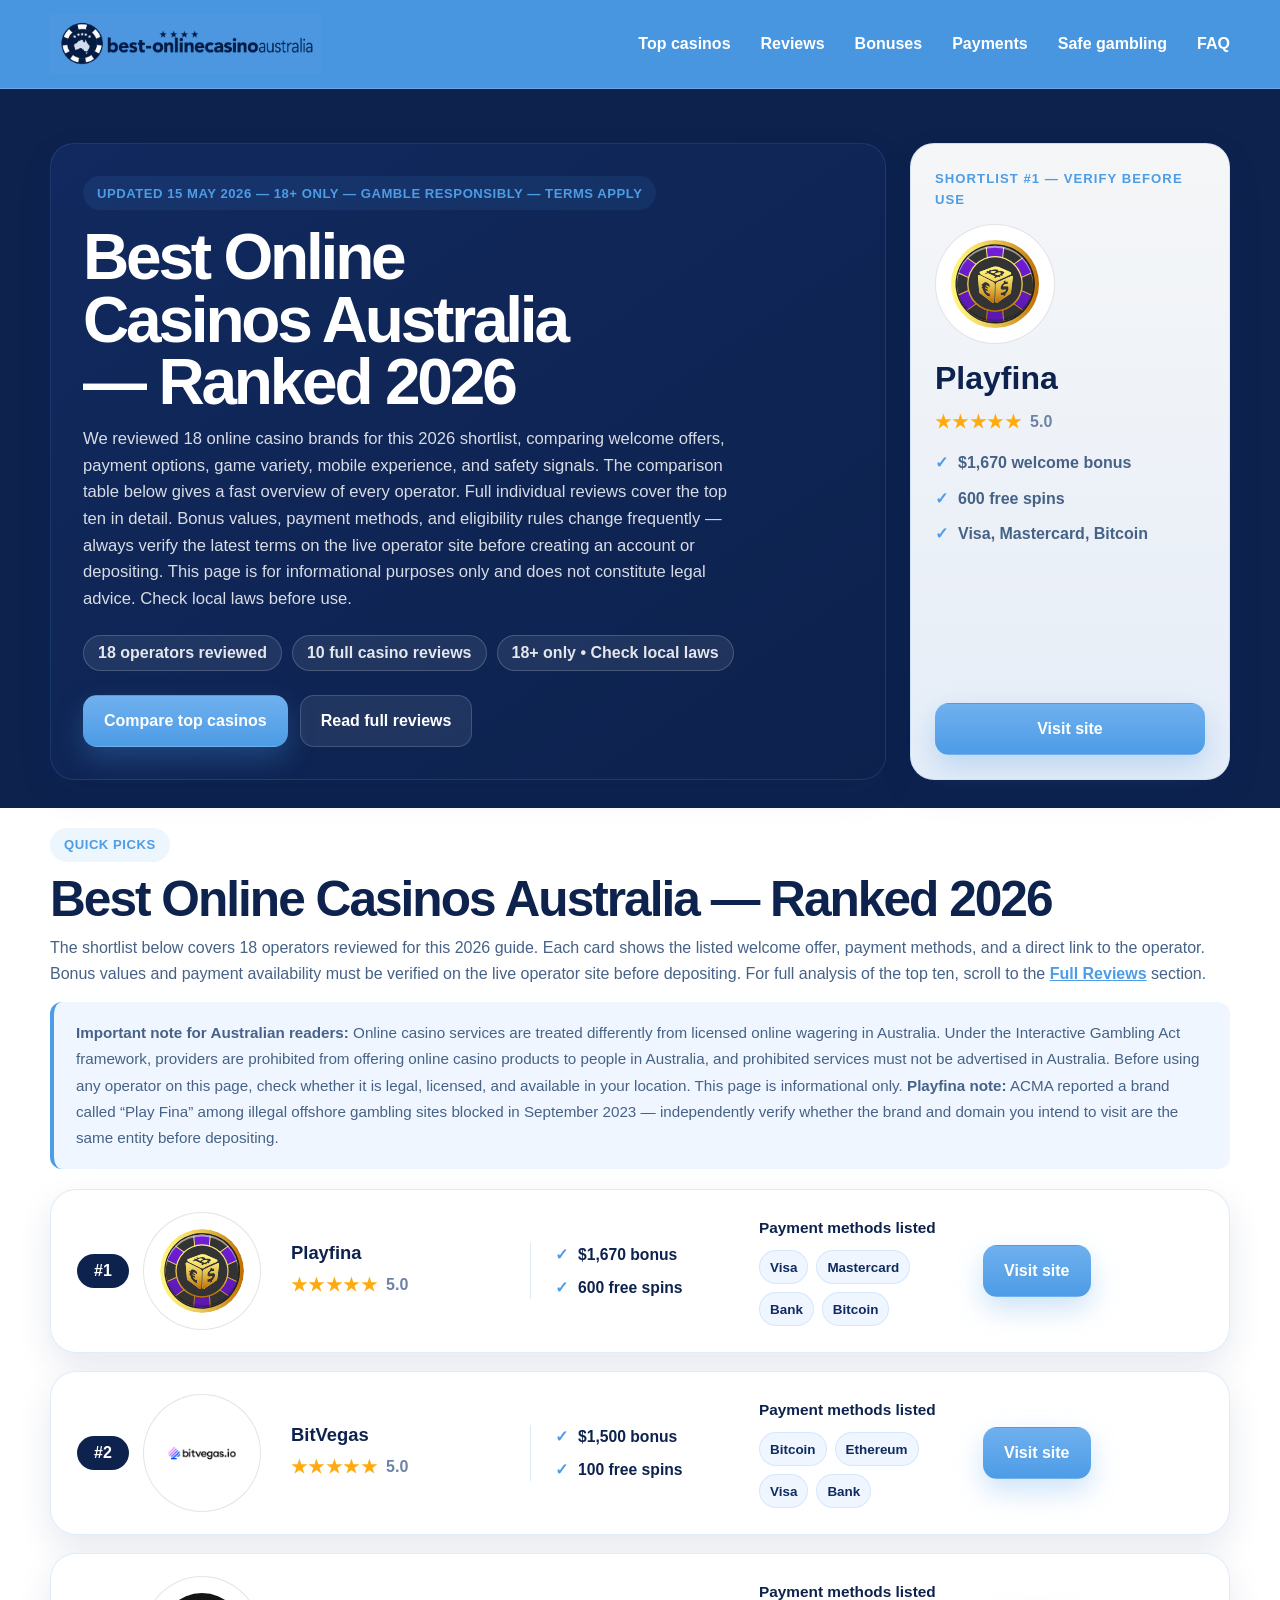
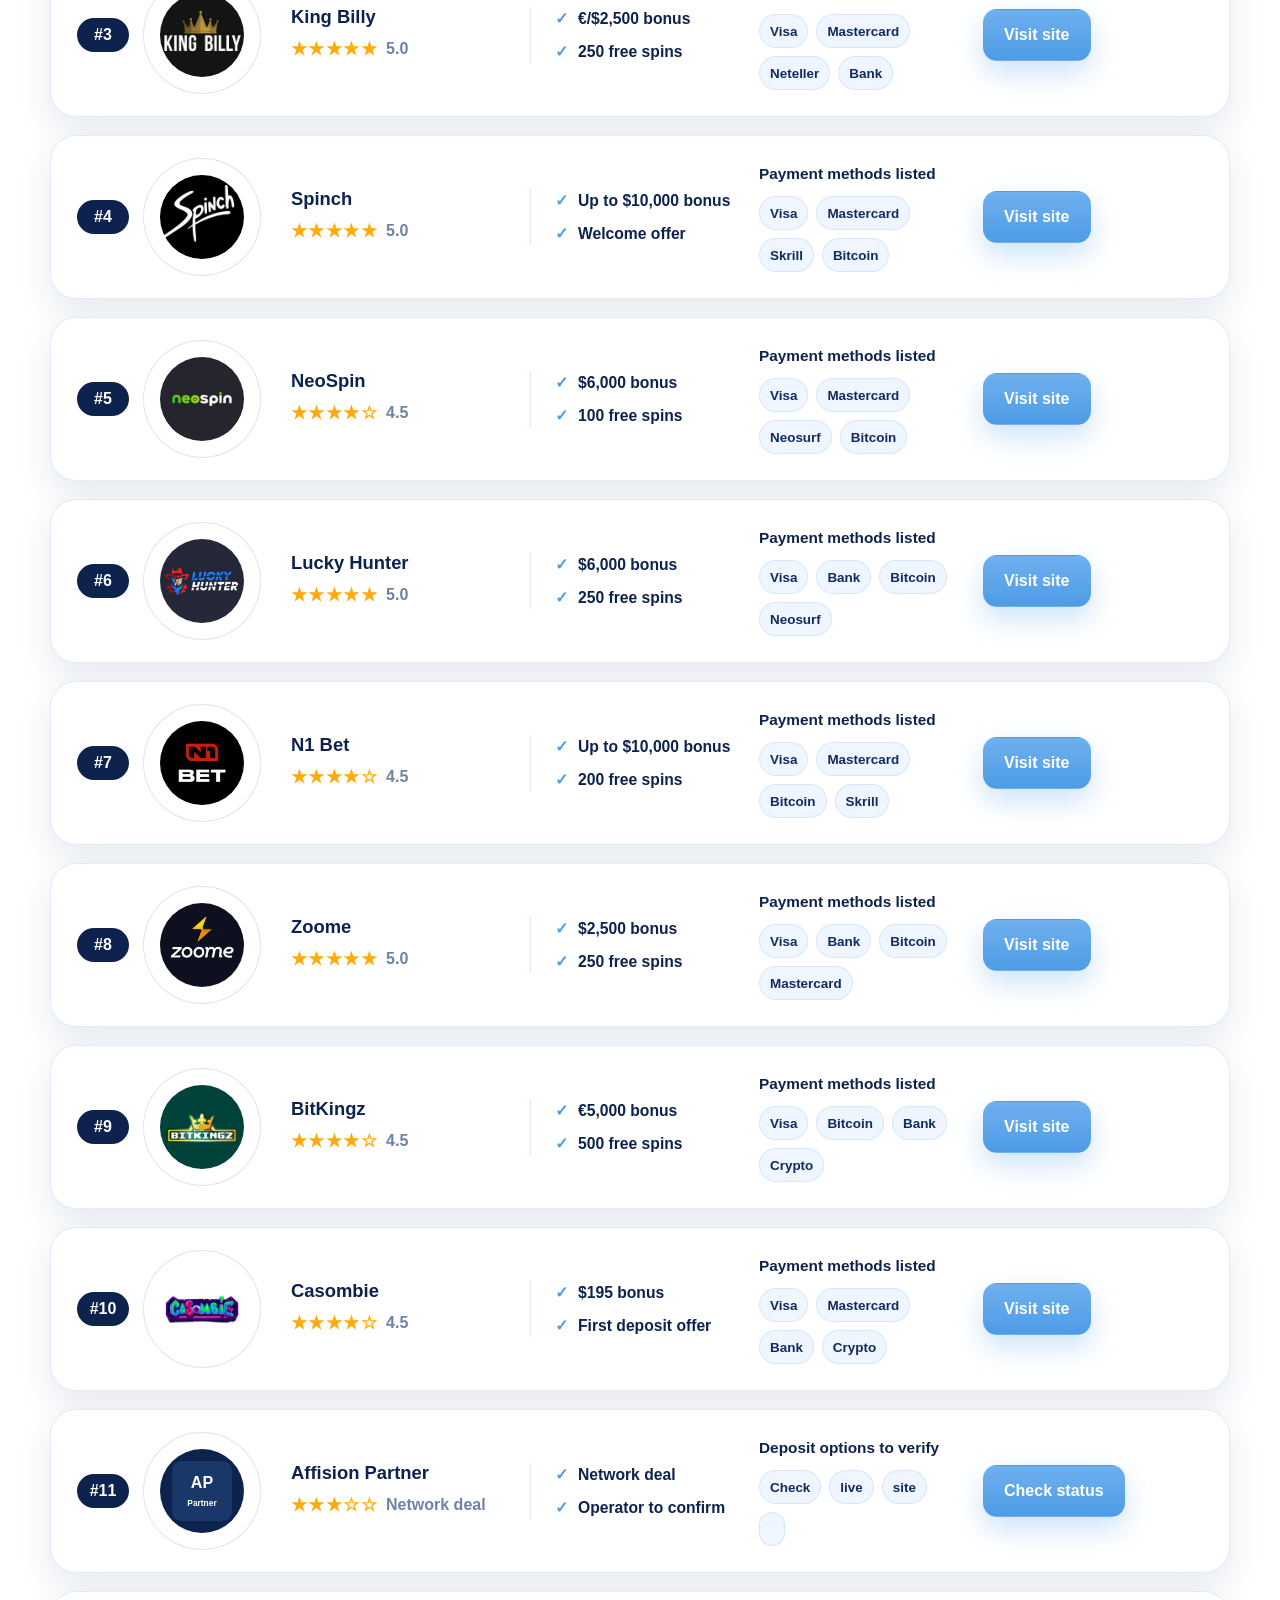
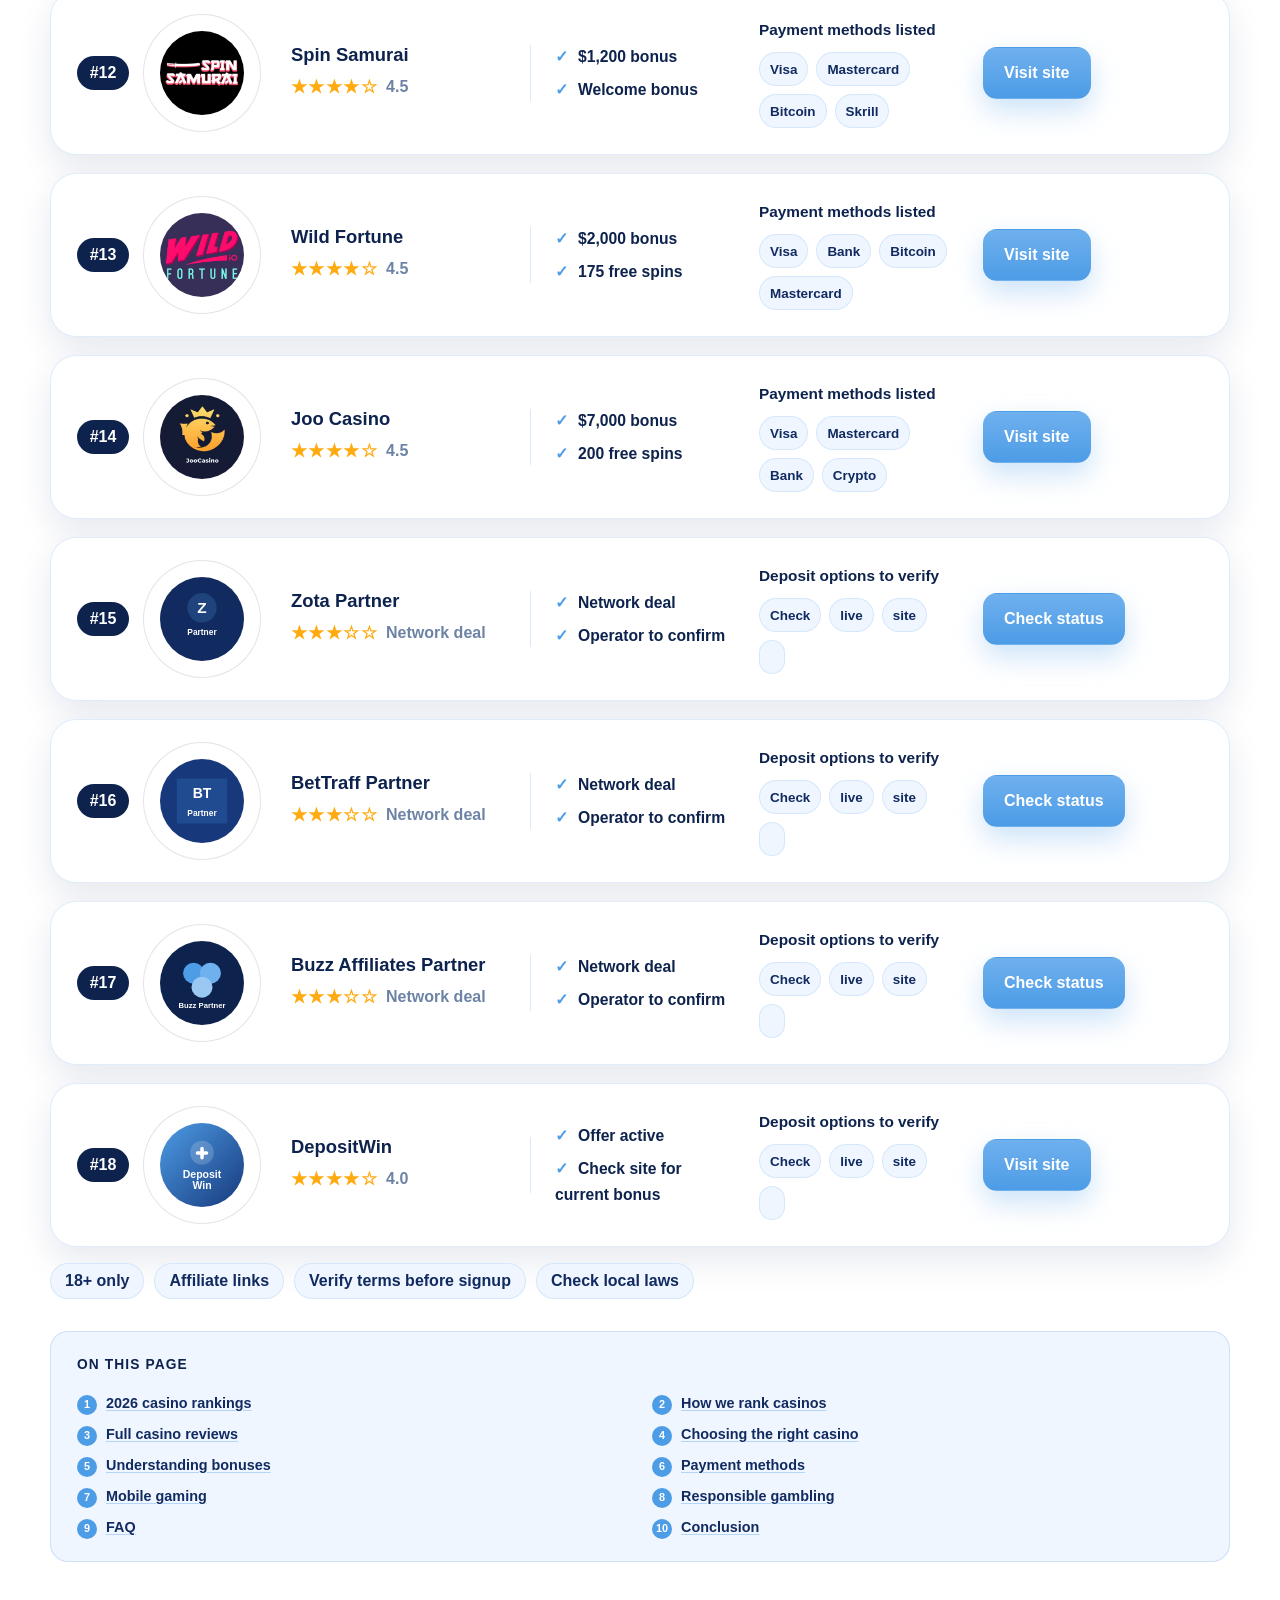
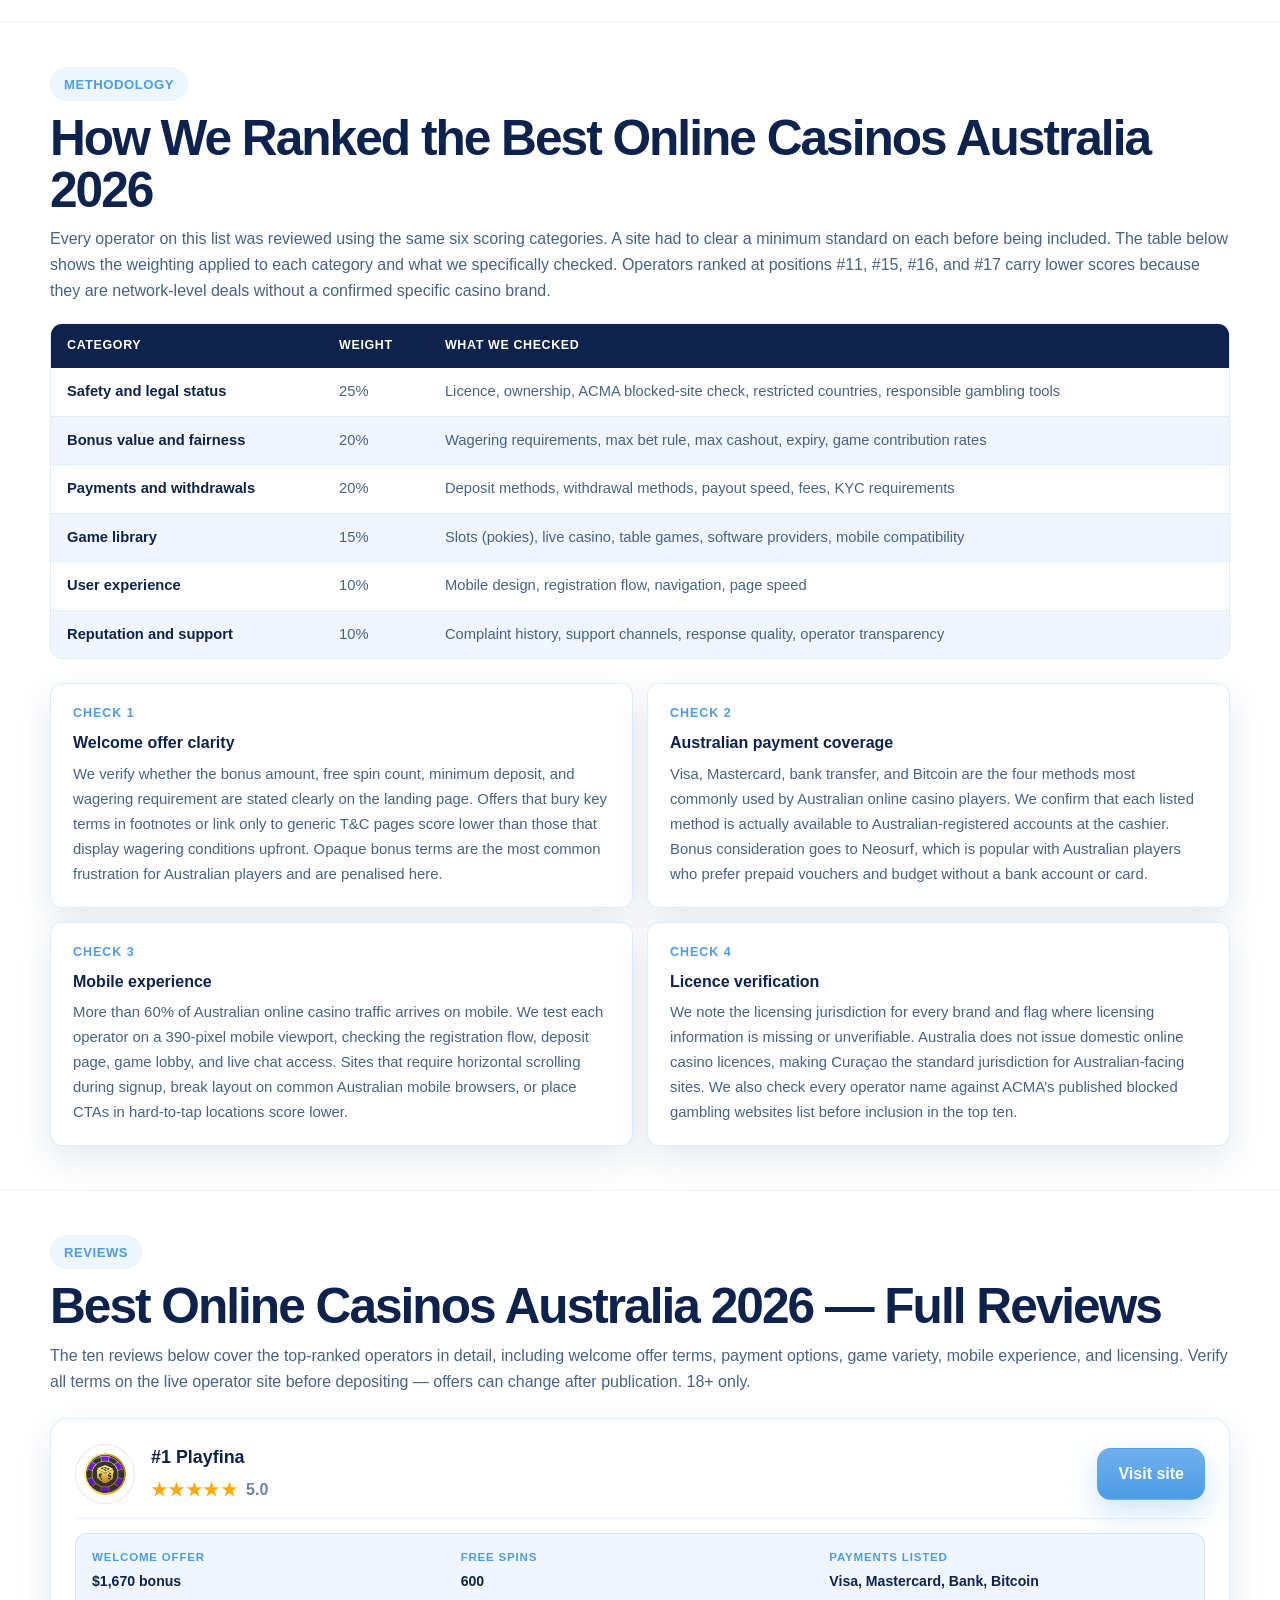
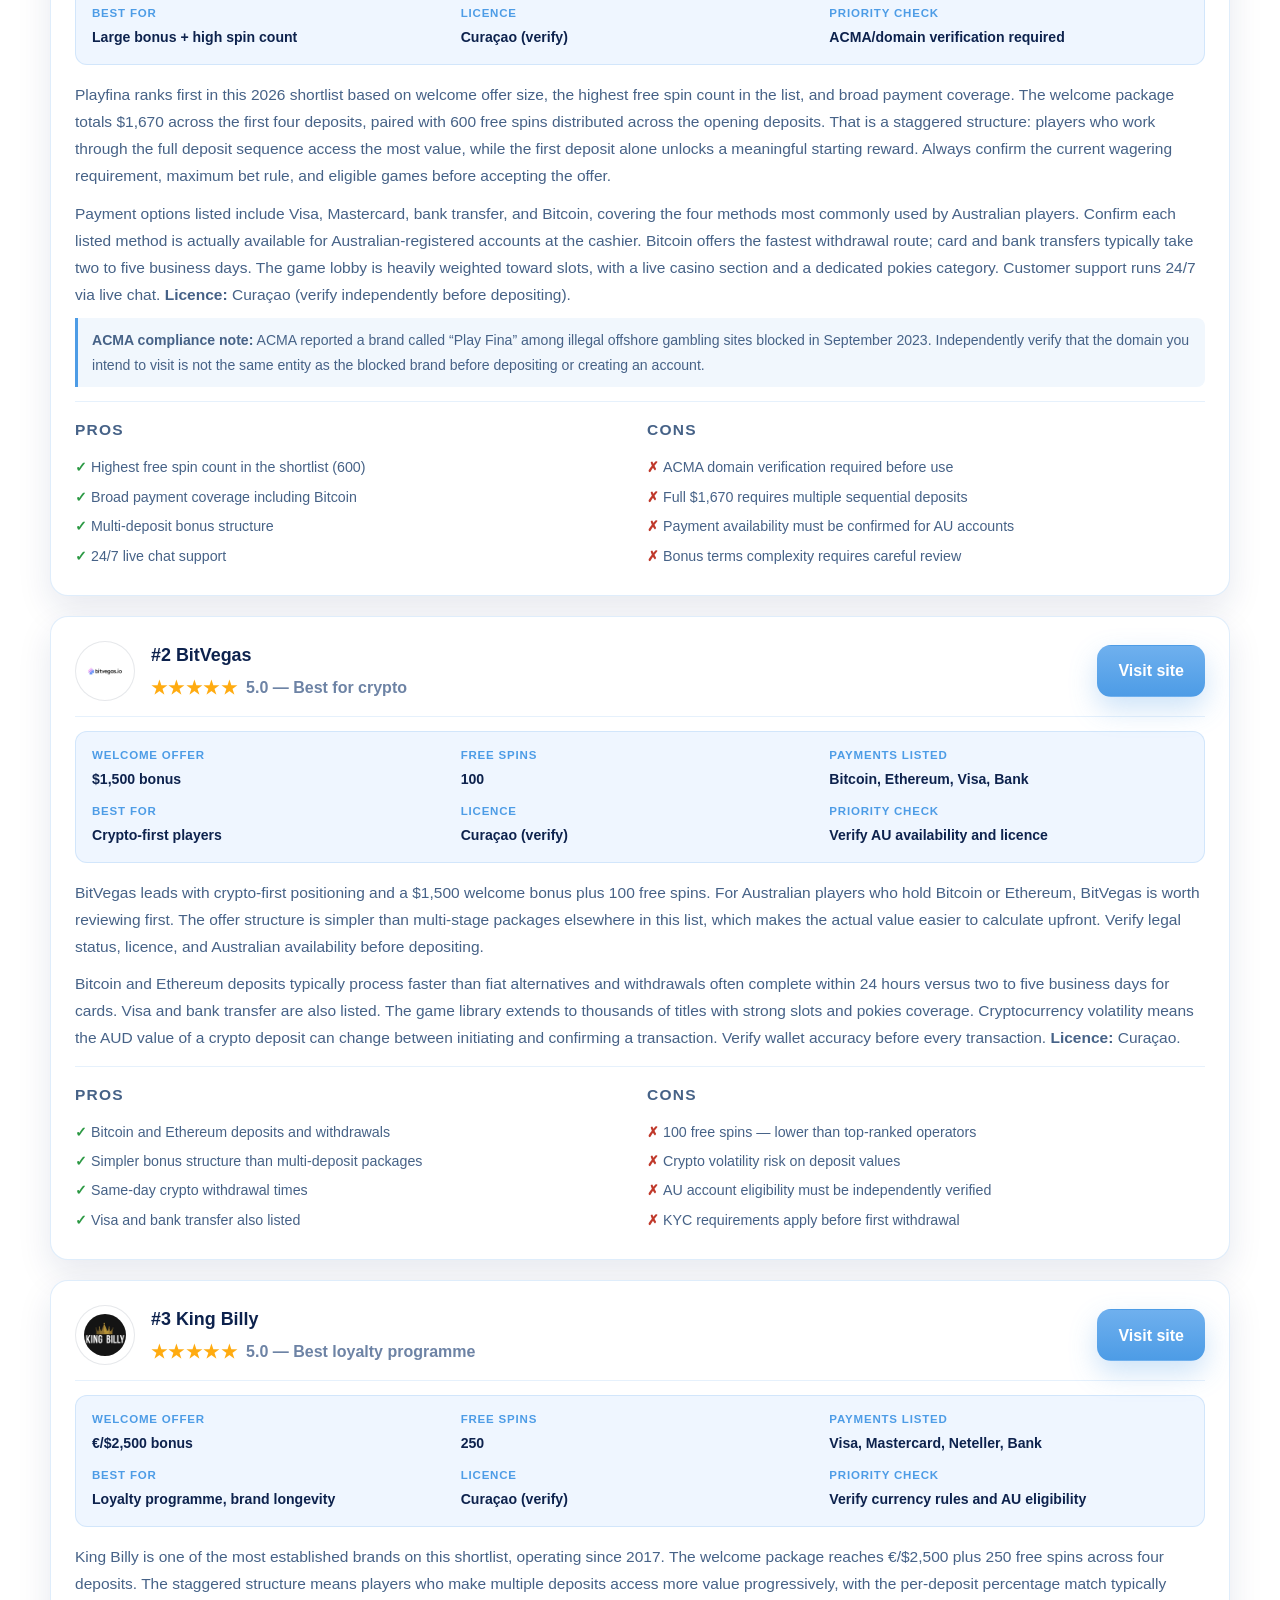
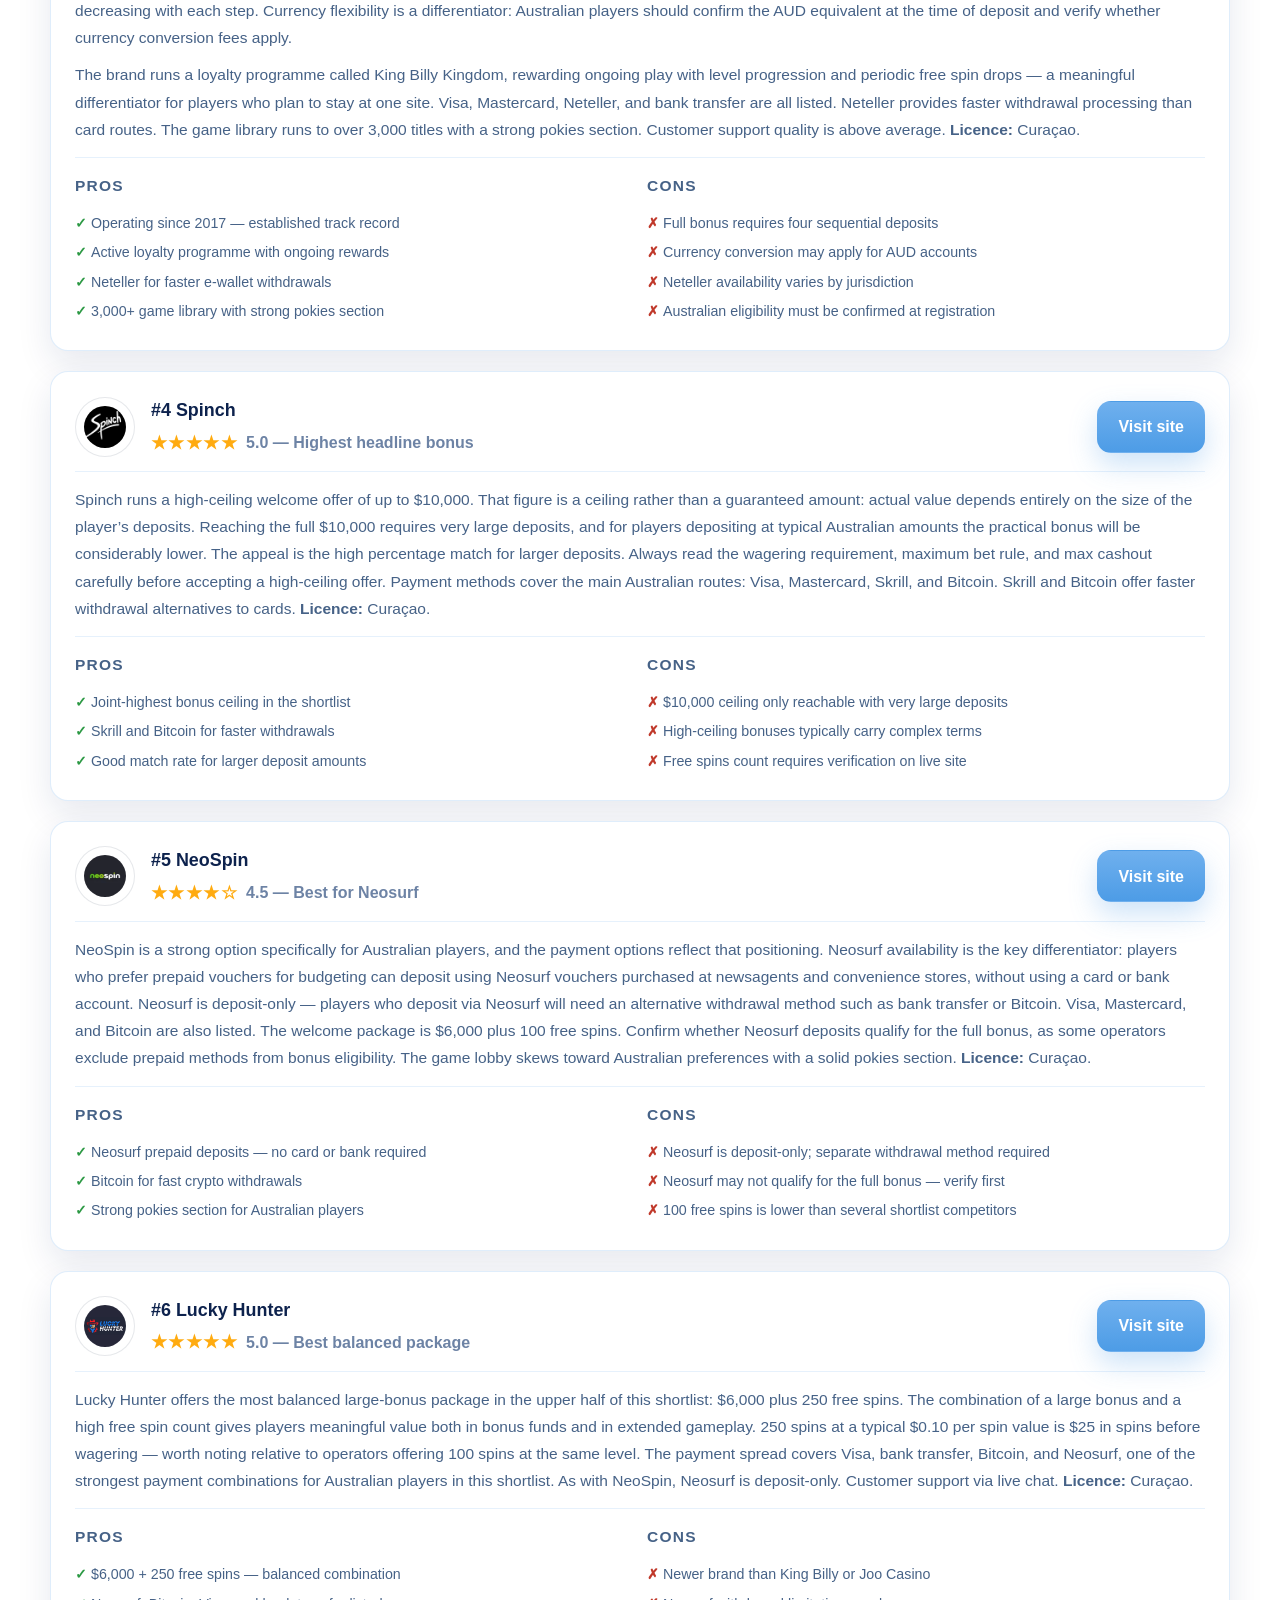
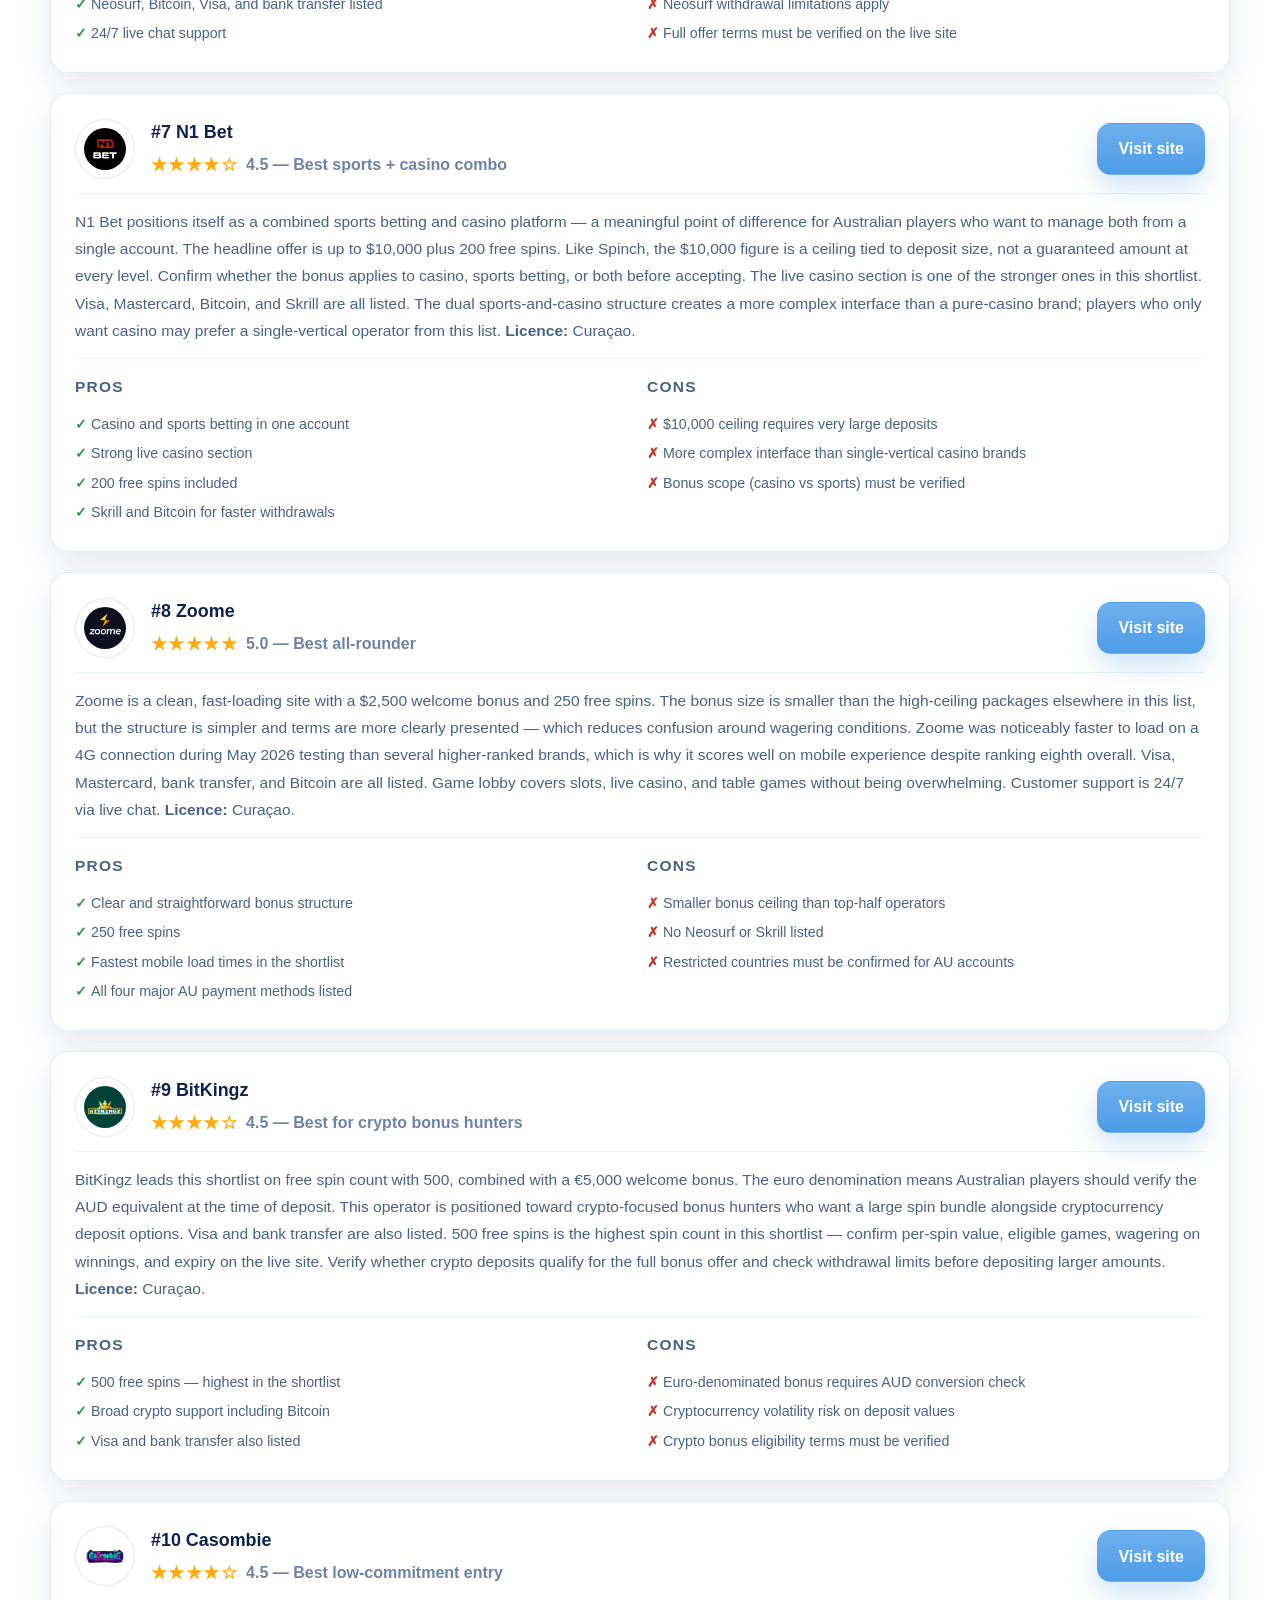
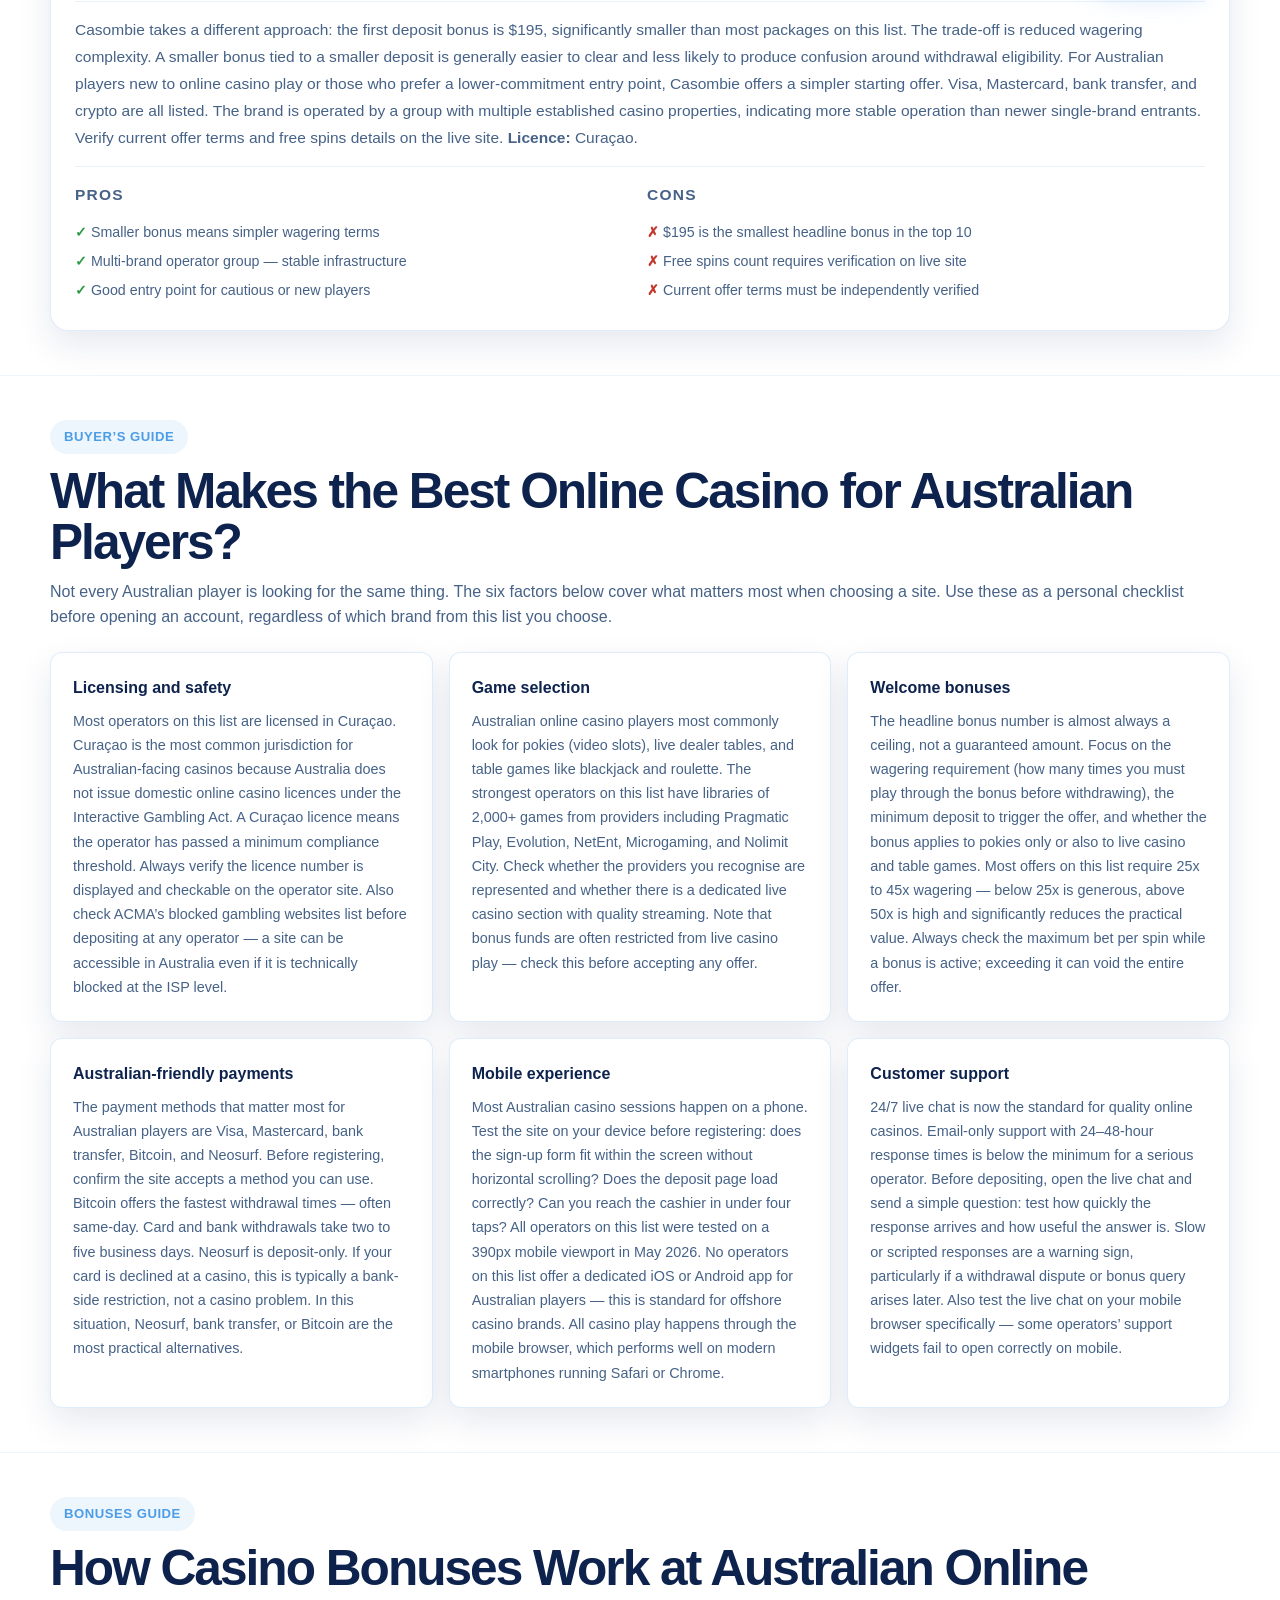
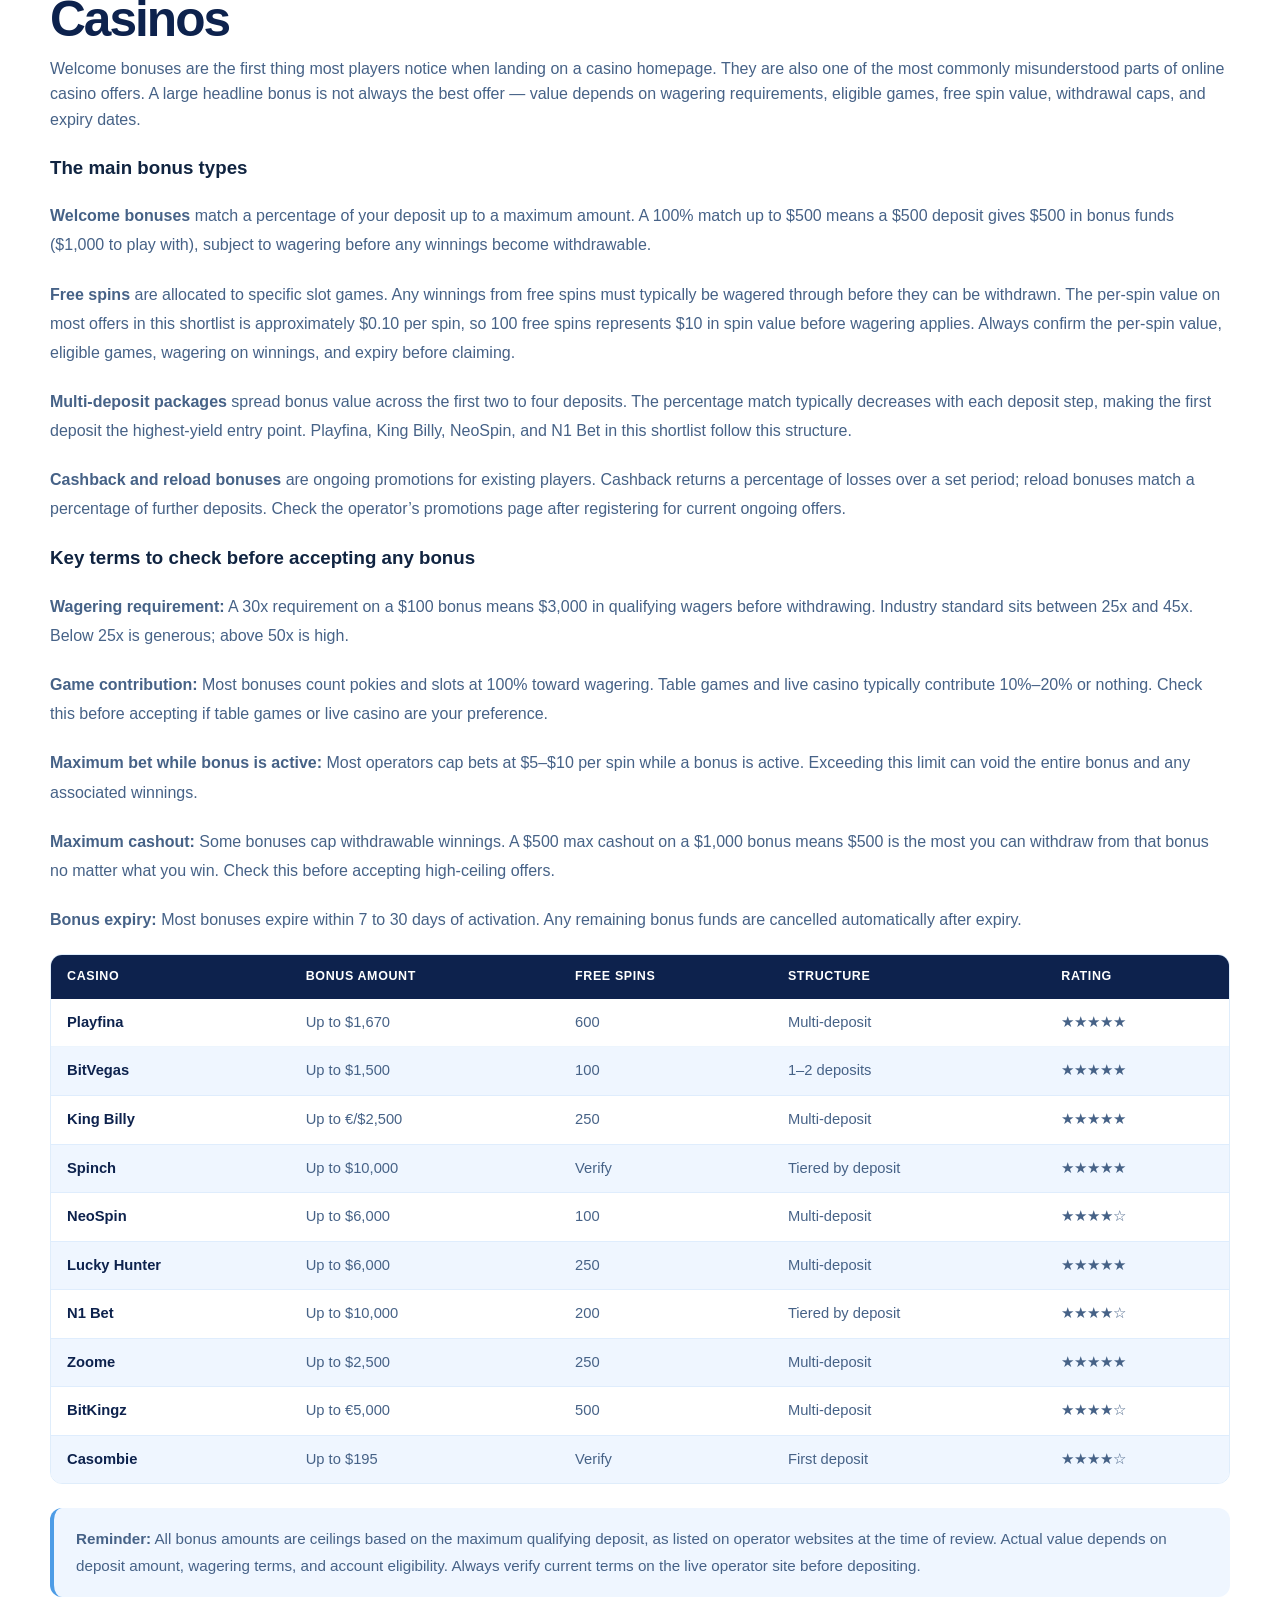
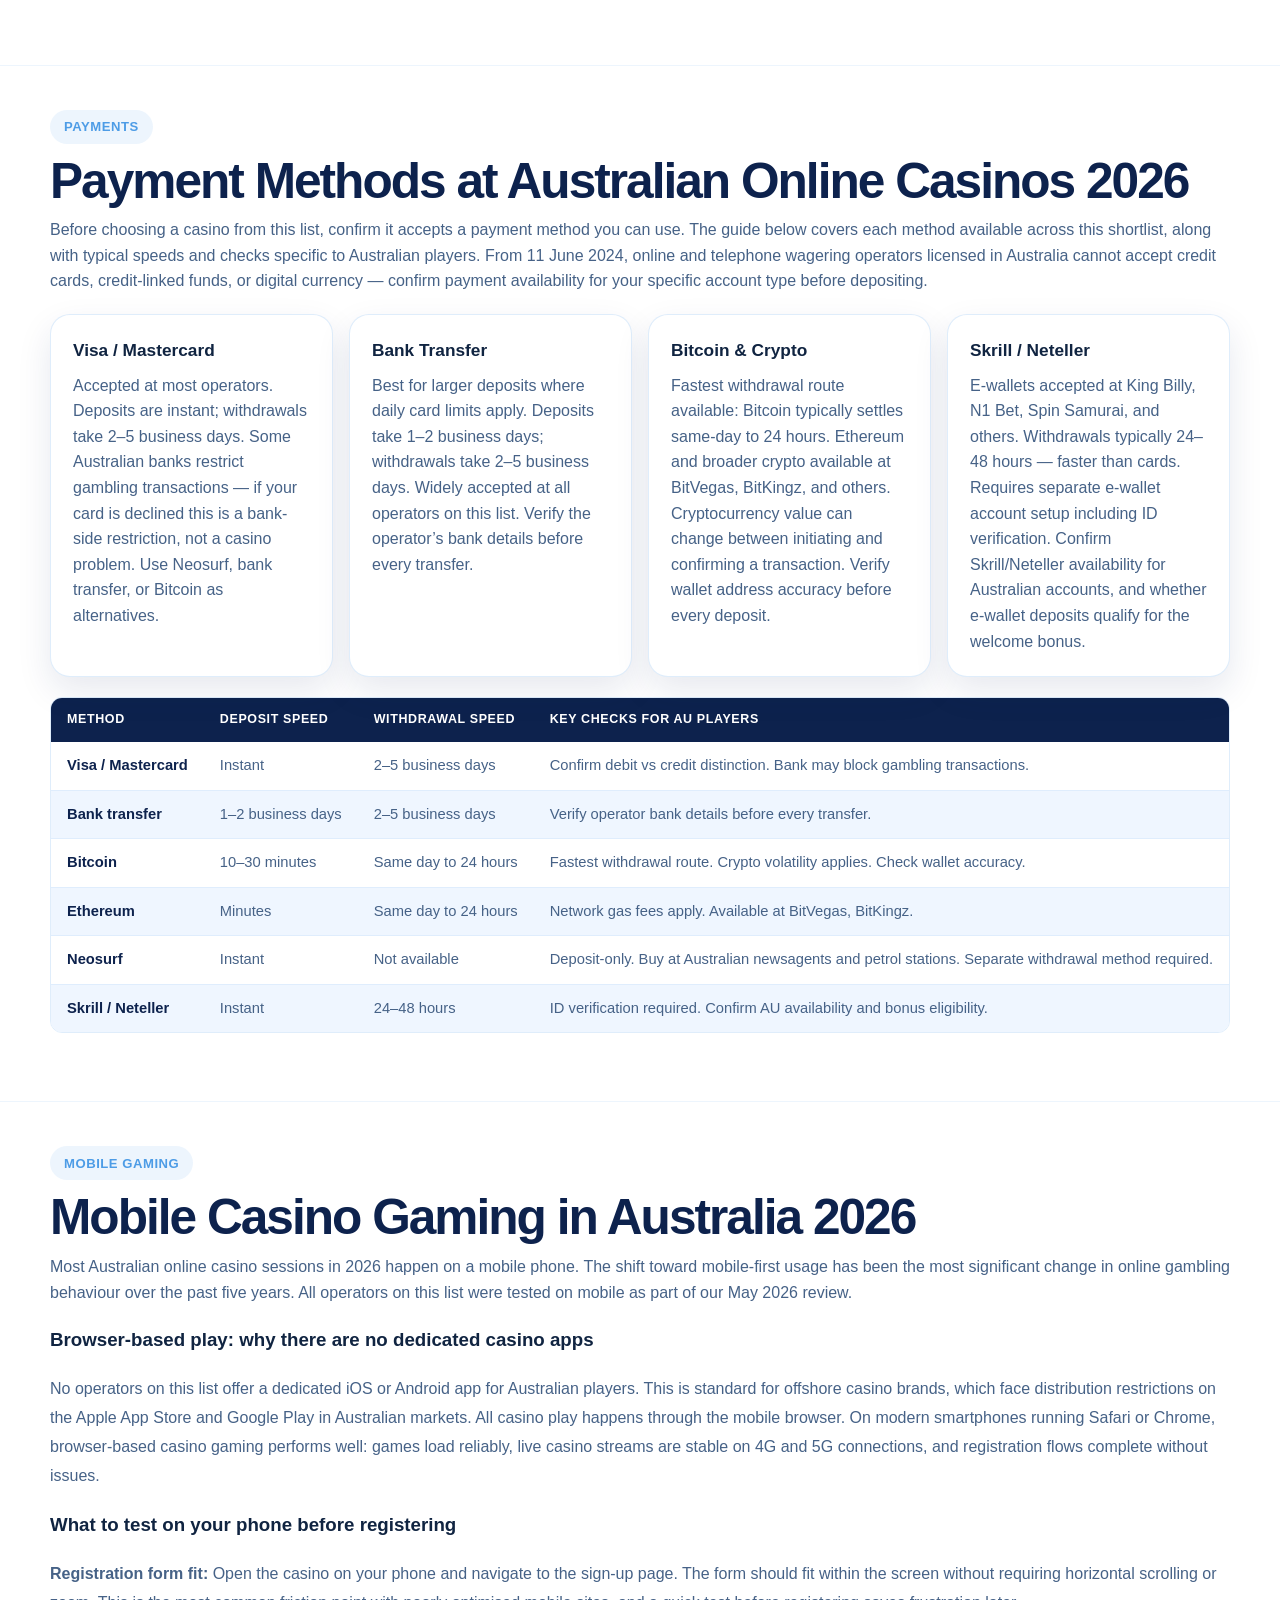
==== commit a8a81767: "Add Playfina CTA card alongside conclusion block Co-Authored-By: Claude Sonnet 4.6 <noreply@anthropi" ====
--- a/index.html
+++ b/index.html
@@ -1264,11 +1264,31 @@
       <!-- CONCLUSION -->
       <section class="article-section" id="conclusion">
         <div class="container">
-          <div class="conclusion-block">
-            <h2>Choosing the Right Casino for You</h2>
-            <p>The best online casino for Australian players in 2026 comes down to individual priorities. For most players, Playfina offers the strongest combination of welcome offer, free spin count, and payment coverage &mdash; but requires an ACMA domain check before use. BitVegas is the clear first choice for crypto users. King Billy is worth considering for players who plan to stay long-term and value an active loyalty programme. NeoSpin and Lucky Hunter are the strongest options for Neosurf users. Zoome is the best pick for players who prioritise mobile speed and straightforward bonus terms.</p>
-            <p>Before opening any account from this list: review the welcome offer terms on the live operator page and confirm the site accepts your preferred payment method. Check the operator&rsquo;s licence against the licensing regulator&rsquo;s database, and check ACMA&rsquo;s blocked gambling websites list independently. Set a deposit limit before making your first transaction.</p>
-            <p>All links on this page are affiliate links. We earn a commission if you open an account via the links above. This does not affect our rankings, which are based on the criteria described in the How We Rank section above. 18+ only. Gamble responsibly. Offers change &mdash; verify current terms before depositing. This page is for informational purposes only and does not constitute legal advice.</p>
+          <div class="conclusion-grid">
+            <div class="conclusion-block">
+              <h2>Choosing the Right Casino for You</h2>
+              <p>The best online casino for Australian players in 2026 comes down to individual priorities. For most players, Playfina offers the strongest combination of welcome offer, free spin count, and payment coverage &mdash; but requires an ACMA domain check before use. BitVegas is the clear first choice for crypto users. King Billy is worth considering for players who plan to stay long-term and value an active loyalty programme. NeoSpin and Lucky Hunter are the strongest options for Neosurf users. Zoome is the best pick for players who prioritise mobile speed and straightforward bonus terms.</p>
+              <p>Before opening any account from this list: review the welcome offer terms on the live operator page and confirm the site accepts your preferred payment method. Check the operator&rsquo;s licence against the licensing regulator&rsquo;s database, and check ACMA&rsquo;s blocked gambling websites list independently. Set a deposit limit before making your first transaction.</p>
+              <p>All links on this page are affiliate links. We earn a commission if you open an account via the links above. This does not affect our rankings, which are based on the criteria described in the How We Rank section above. 18+ only. Gamble responsibly. Offers change &mdash; verify current terms before depositing. This page is for informational purposes only and does not constitute legal advice.</p>
+            </div>
+            <aside class="conclusion-cta-card">
+              <p class="conclusion-cta-card__kicker">Shortlist #1 pick</p>
+              <div class="conclusion-cta-card__logo-wrap">
+                <img src="assets/logos/playfina.svg" alt="Playfina logo" class="conclusion-cta-card__logo">
+              </div>
+              <h3>Playfina</h3>
+              <div class="rating-line" style="justify-content:center;" aria-label="Rated 5 out of 5">
+                <span class="stars">&#9733;&#9733;&#9733;&#9733;&#9733;</span><span>5.0</span>
+              </div>
+              <ul class="conclusion-cta-card__points">
+                <li>$1,670 welcome bonus</li>
+                <li>600 free spins</li>
+                <li>Visa, Mastercard, Bitcoin</li>
+                <li>24/7 live chat support</li>
+              </ul>
+              <a class="button button-primary" href="https://playfinaredirect.com/a41704b46" target="_blank" rel="nofollow sponsored noopener">Visit site</a>
+              <p class="conclusion-cta-card__note">18+ only. Verify ACMA status and offer terms before depositing.</p>
+            </aside>
           </div>
         </div>
       </section>
--- a/assets/css/styles.css
+++ b/assets/css/styles.css
@@ -308,7 +308,6 @@
 }
 
 .section-heading {
-  max-width: 760px;
   margin-bottom: 20px;
 }
 
@@ -756,7 +755,6 @@
   border-radius: var(--radius-lg);
   background: var(--blue-100);
   border: 1px solid rgba(77, 156, 230, 0.22);
-  max-width: 700px;
 }
 
 .toc__title {
@@ -811,7 +809,6 @@
 }
 
 .prose {
-  max-width: 780px;
 }
 
 .prose p {
@@ -993,7 +990,6 @@
   background: var(--blue-100);
   border-left: 4px solid var(--blue-500);
   margin: 16px 0 24px;
-  max-width: 780px;
 }
 
 .callout p {
@@ -1004,7 +1000,6 @@
 }
 
 .conclusion-block {
-  max-width: 720px;
   padding: 34px;
   border-radius: var(--radius-xl);
   background: linear-gradient(145deg, var(--navy-900), var(--navy-950));
@@ -1178,3 +1173,90 @@
   .rg-contacts { grid-template-columns: 1fr; }
   .pros-cons { grid-template-columns: 1fr; }
 }
+
+/* ===== Conclusion two-column layout ===== */
+.conclusion-grid {
+  display: grid;
+  grid-template-columns: 1fr 300px;
+  gap: 24px;
+  align-items: start;
+}
+
+.conclusion-cta-card {
+  display: flex;
+  flex-direction: column;
+  gap: 14px;
+  padding: 28px 24px;
+  border-radius: var(--radius-xl);
+  background: var(--white);
+  border: var(--border-soft);
+  box-shadow: var(--shadow-soft);
+  text-align: center;
+}
+
+.conclusion-cta-card__kicker {
+  font-size: 0.78rem;
+  font-weight: 800;
+  text-transform: uppercase;
+  letter-spacing: 0.08em;
+  color: var(--blue-500);
+  margin: 0;
+}
+
+.conclusion-cta-card__logo-wrap {
+  width: 100px;
+  height: 100px;
+  border-radius: 50%;
+  background: var(--blue-100);
+  border: 1px solid rgba(16, 36, 65, 0.1);
+  display: grid;
+  place-items: center;
+  margin: 0 auto;
+}
+
+.conclusion-cta-card__logo {
+  width: 72px;
+  height: 72px;
+  object-fit: contain;
+}
+
+.conclusion-cta-card h3 {
+  margin: 0;
+  font-size: 1.4rem;
+  color: var(--navy-950);
+}
+
+.conclusion-cta-card__points {
+  list-style: none;
+  margin: 0;
+  padding: 0;
+  text-align: left;
+  display: grid;
+  gap: 8px;
+  color: var(--ink-700);
+  font-size: 0.9rem;
+  font-weight: 600;
+}
+
+.conclusion-cta-card__points li::before {
+  content: "✓";
+  color: var(--blue-500);
+  margin-right: 8px;
+  font-weight: 800;
+}
+
+.conclusion-cta-card .button {
+  width: 100%;
+}
+
+.conclusion-cta-card__note {
+  margin: 0;
+  font-size: 0.75rem;
+  color: var(--ink-500);
+}
+
+@media (max-width: 860px) {
+  .conclusion-grid {
+    grid-template-columns: 1fr;
+  }
+}
